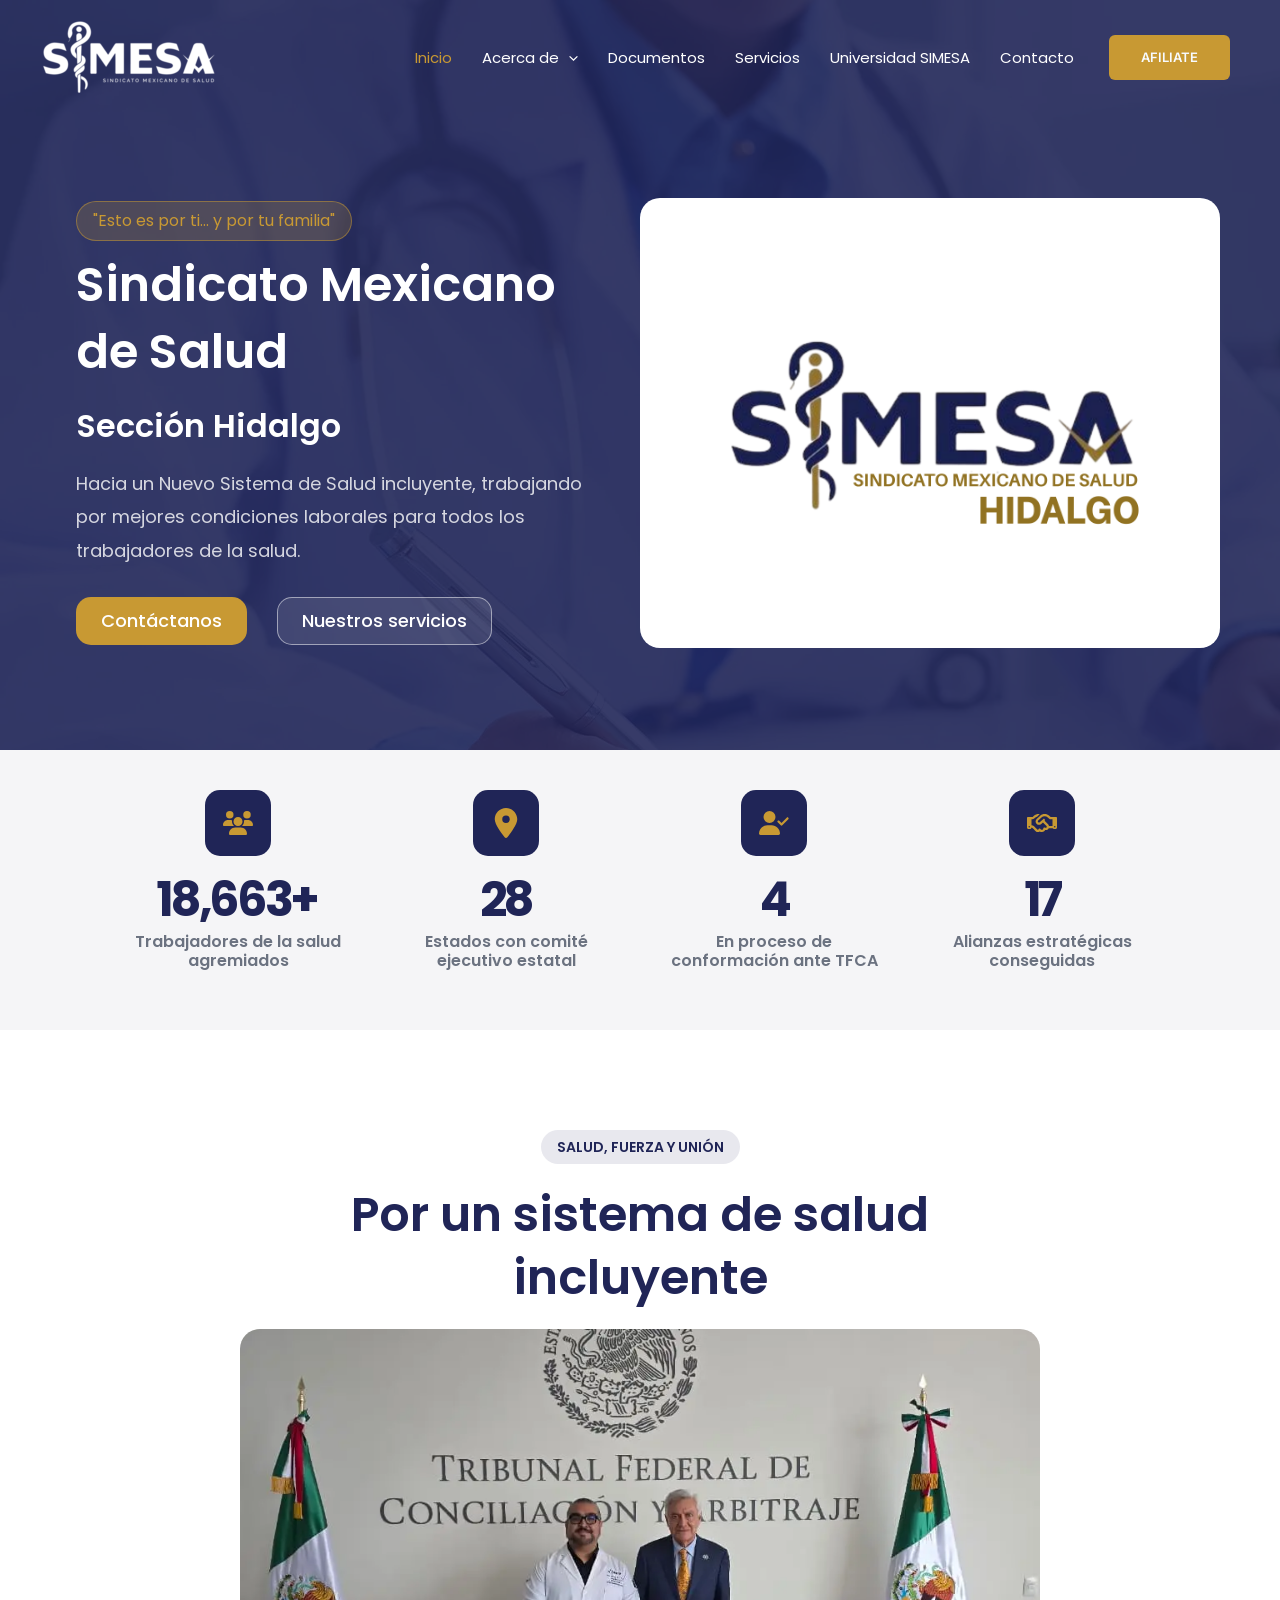
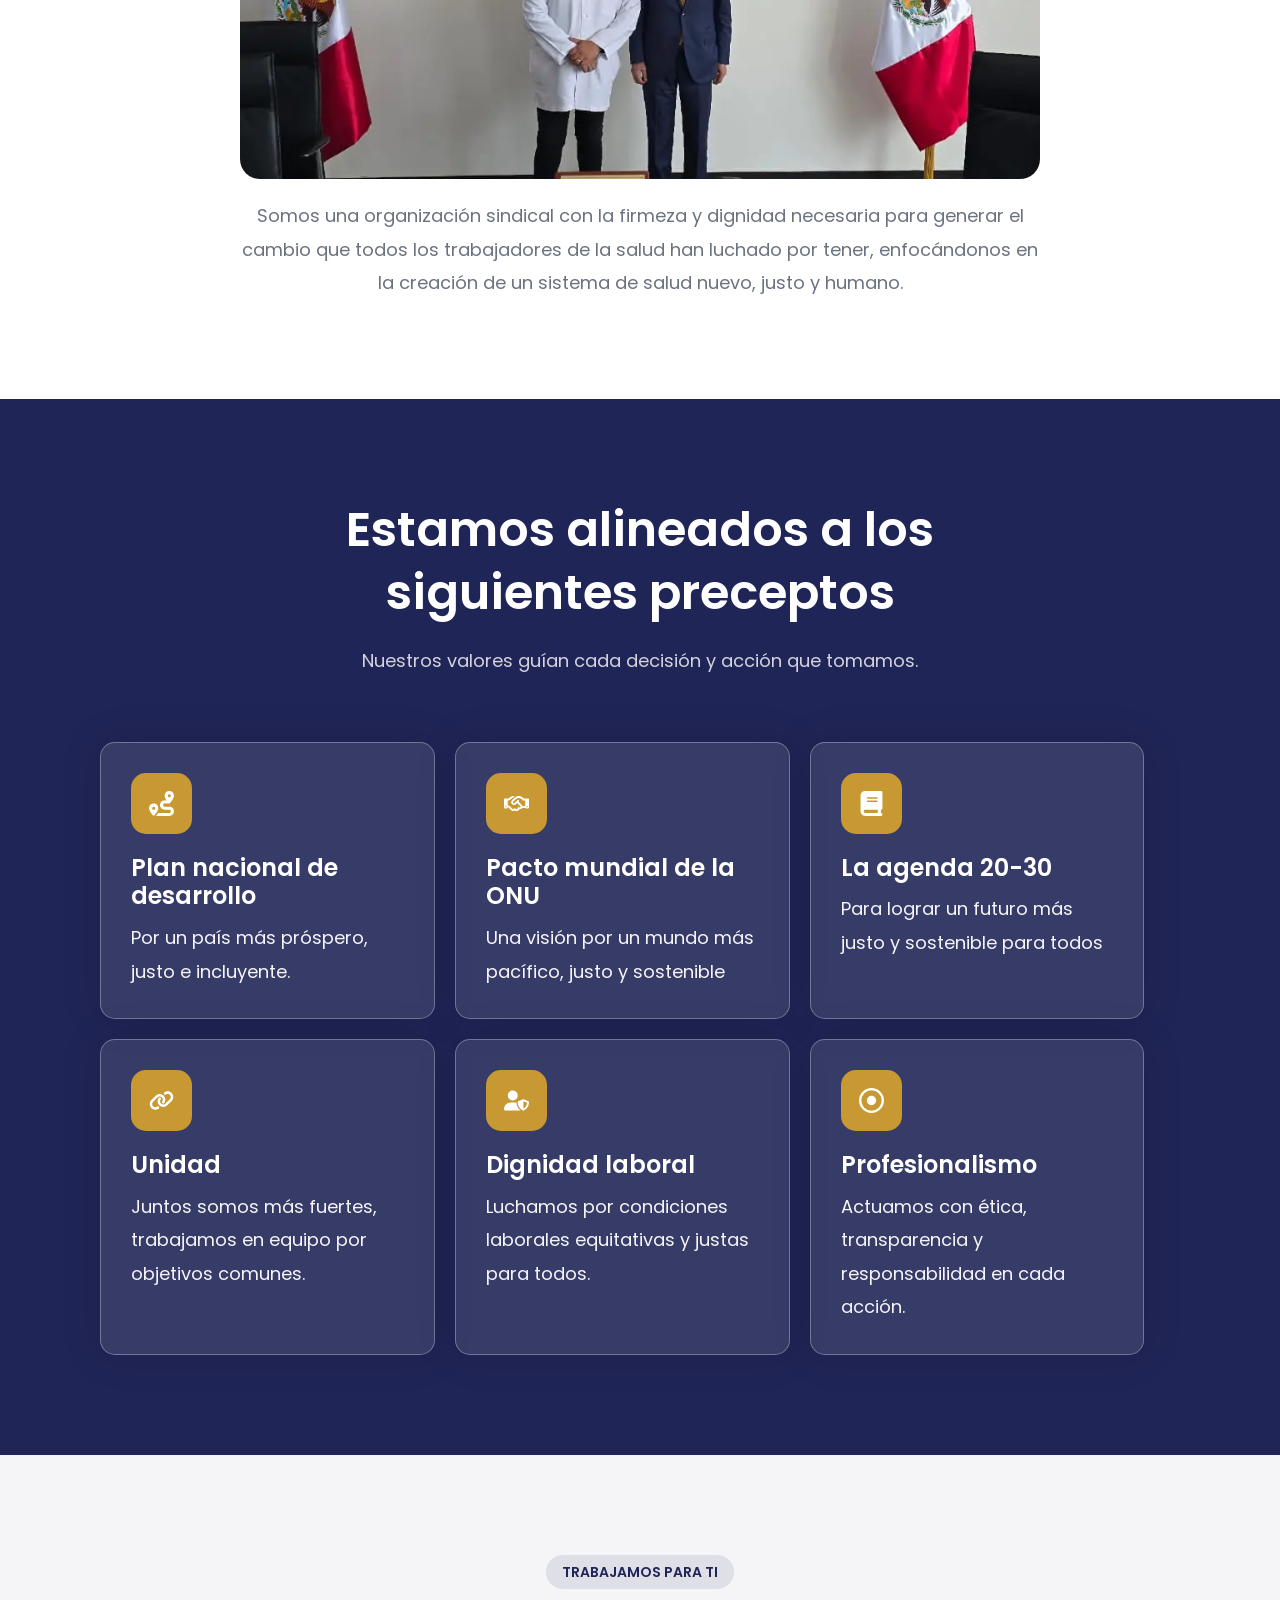
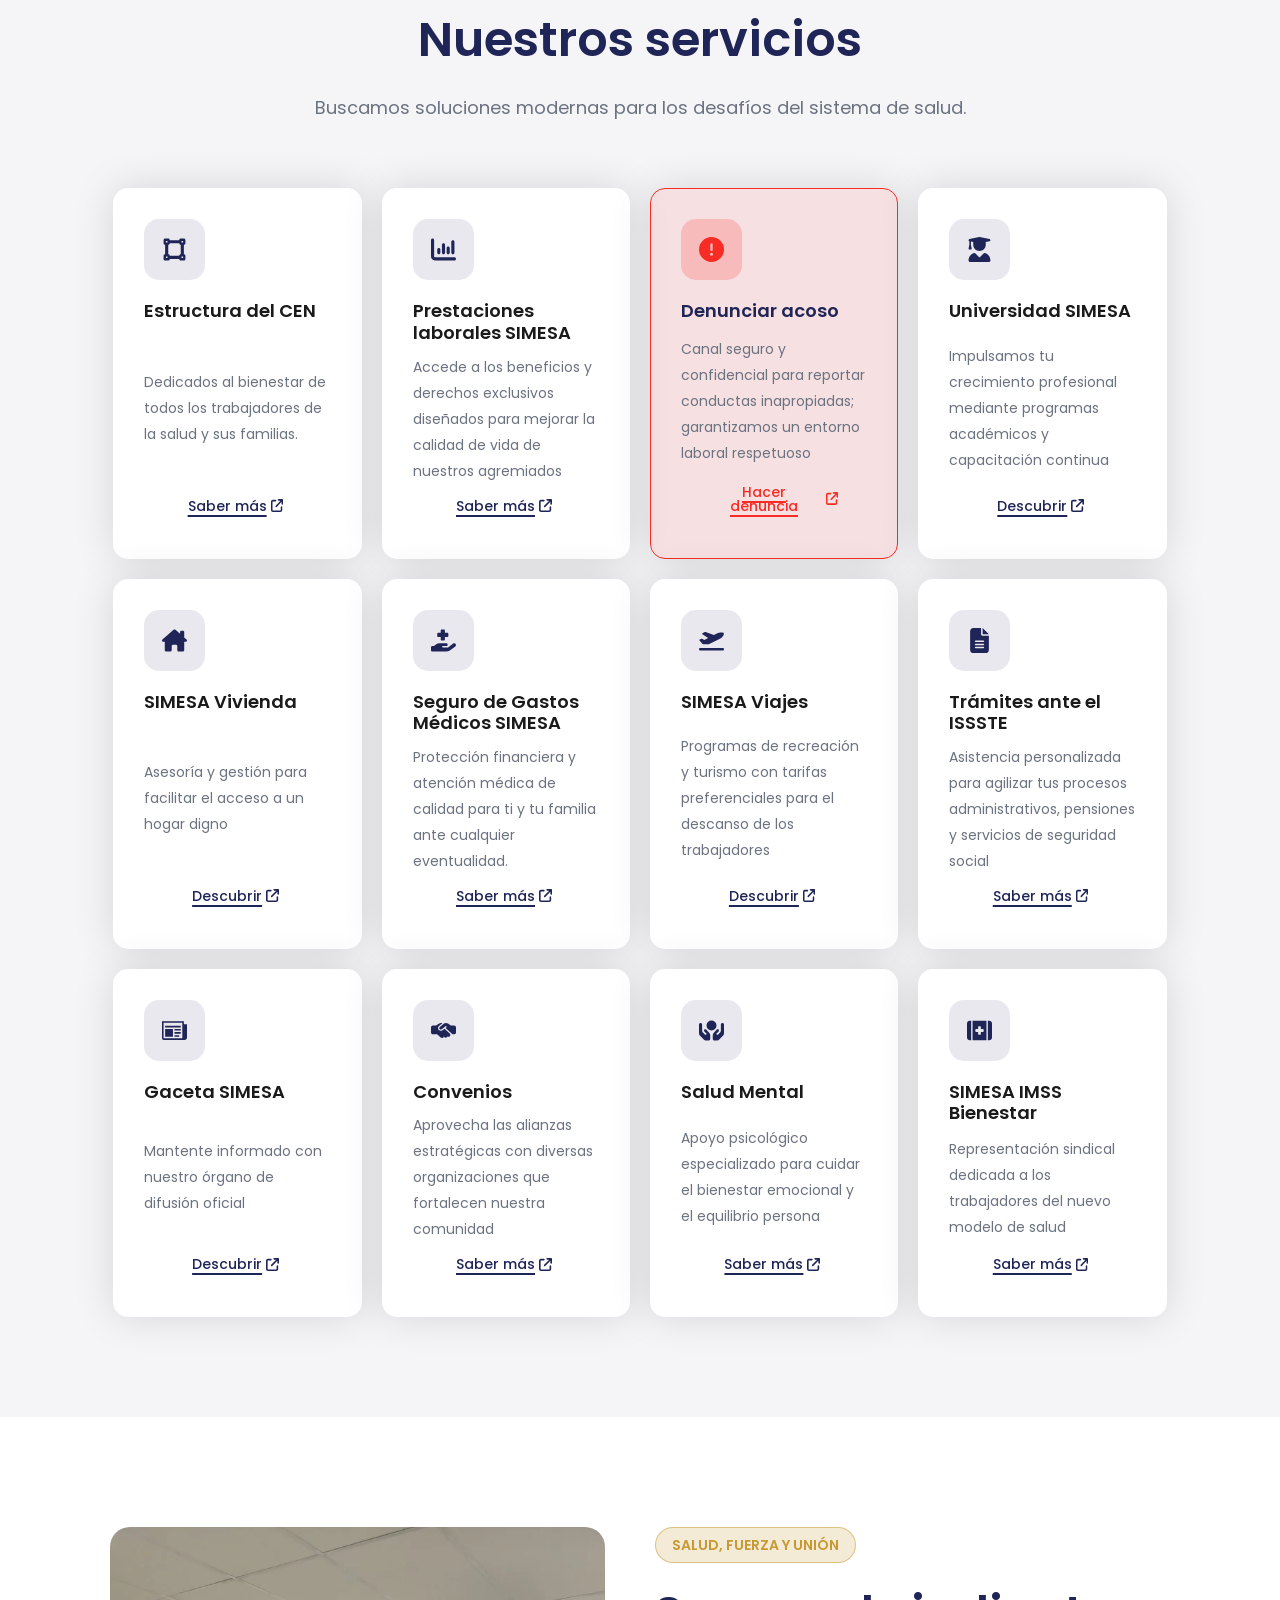
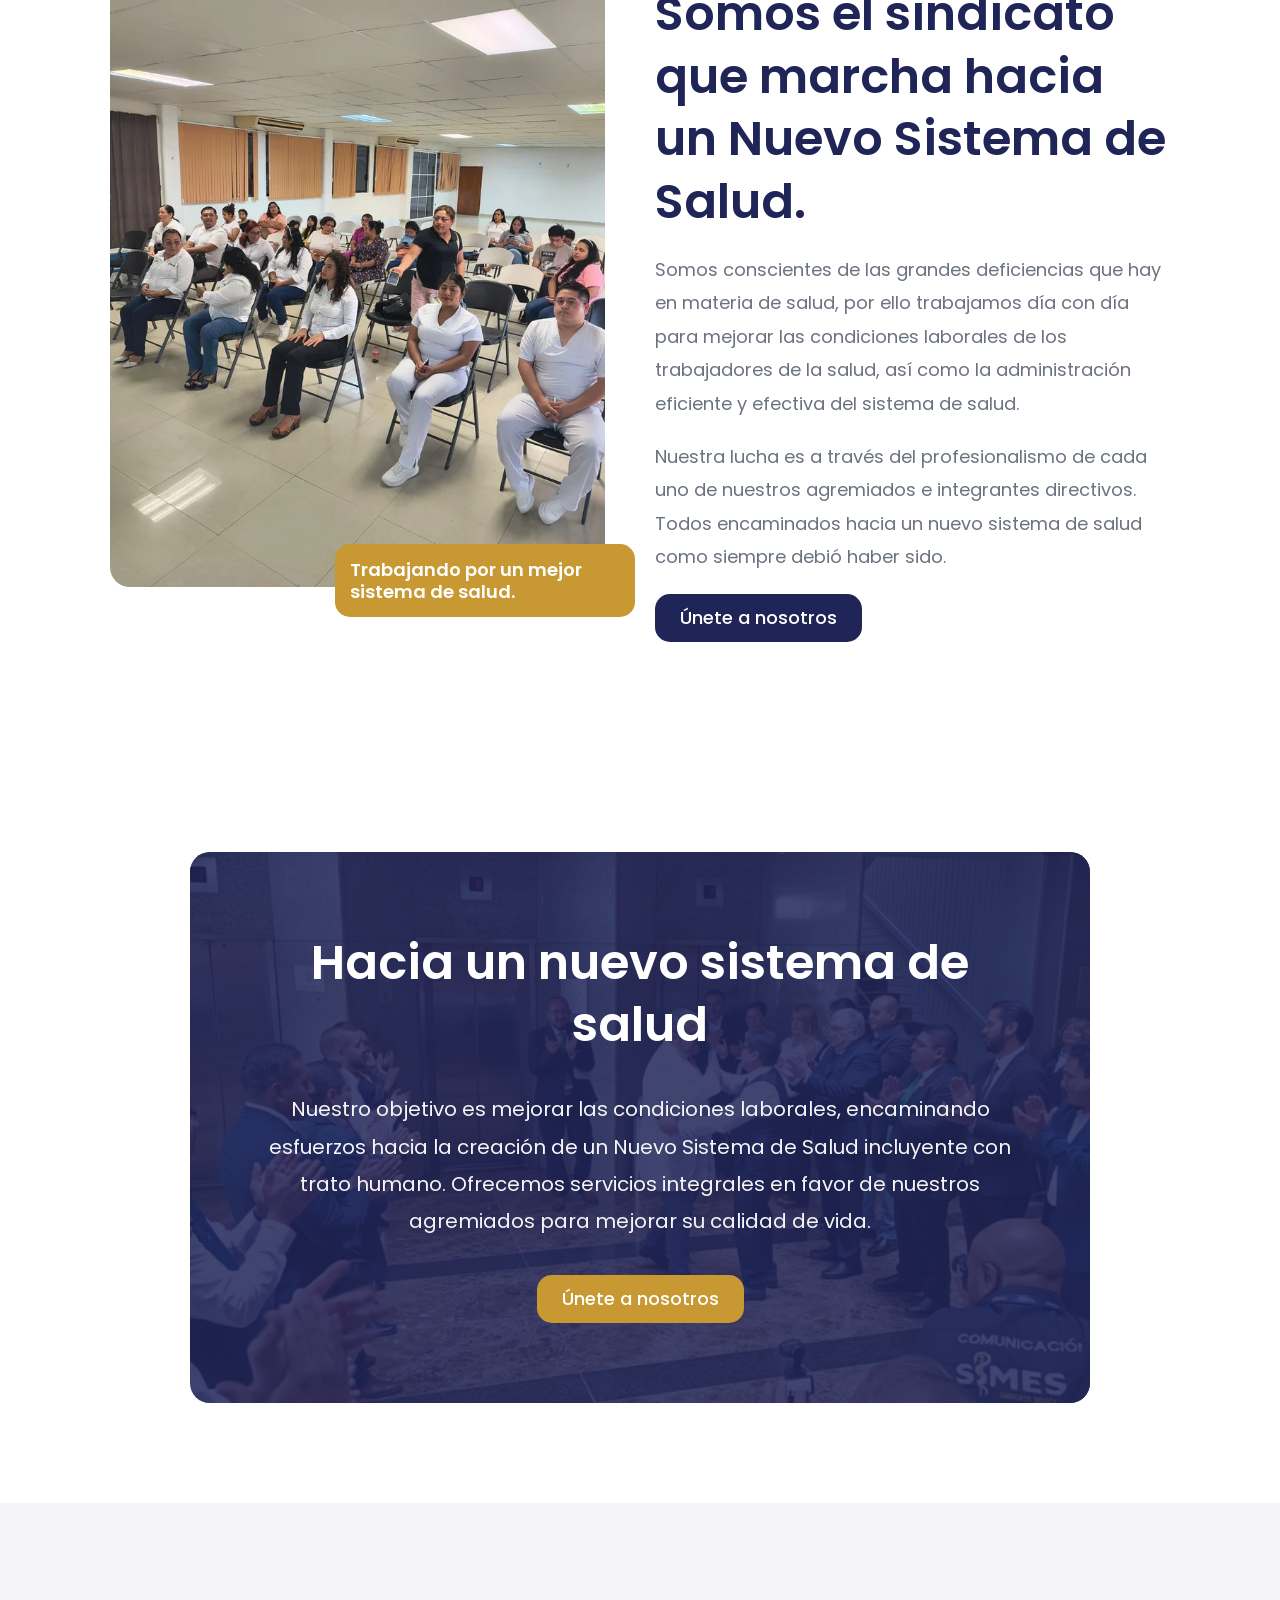
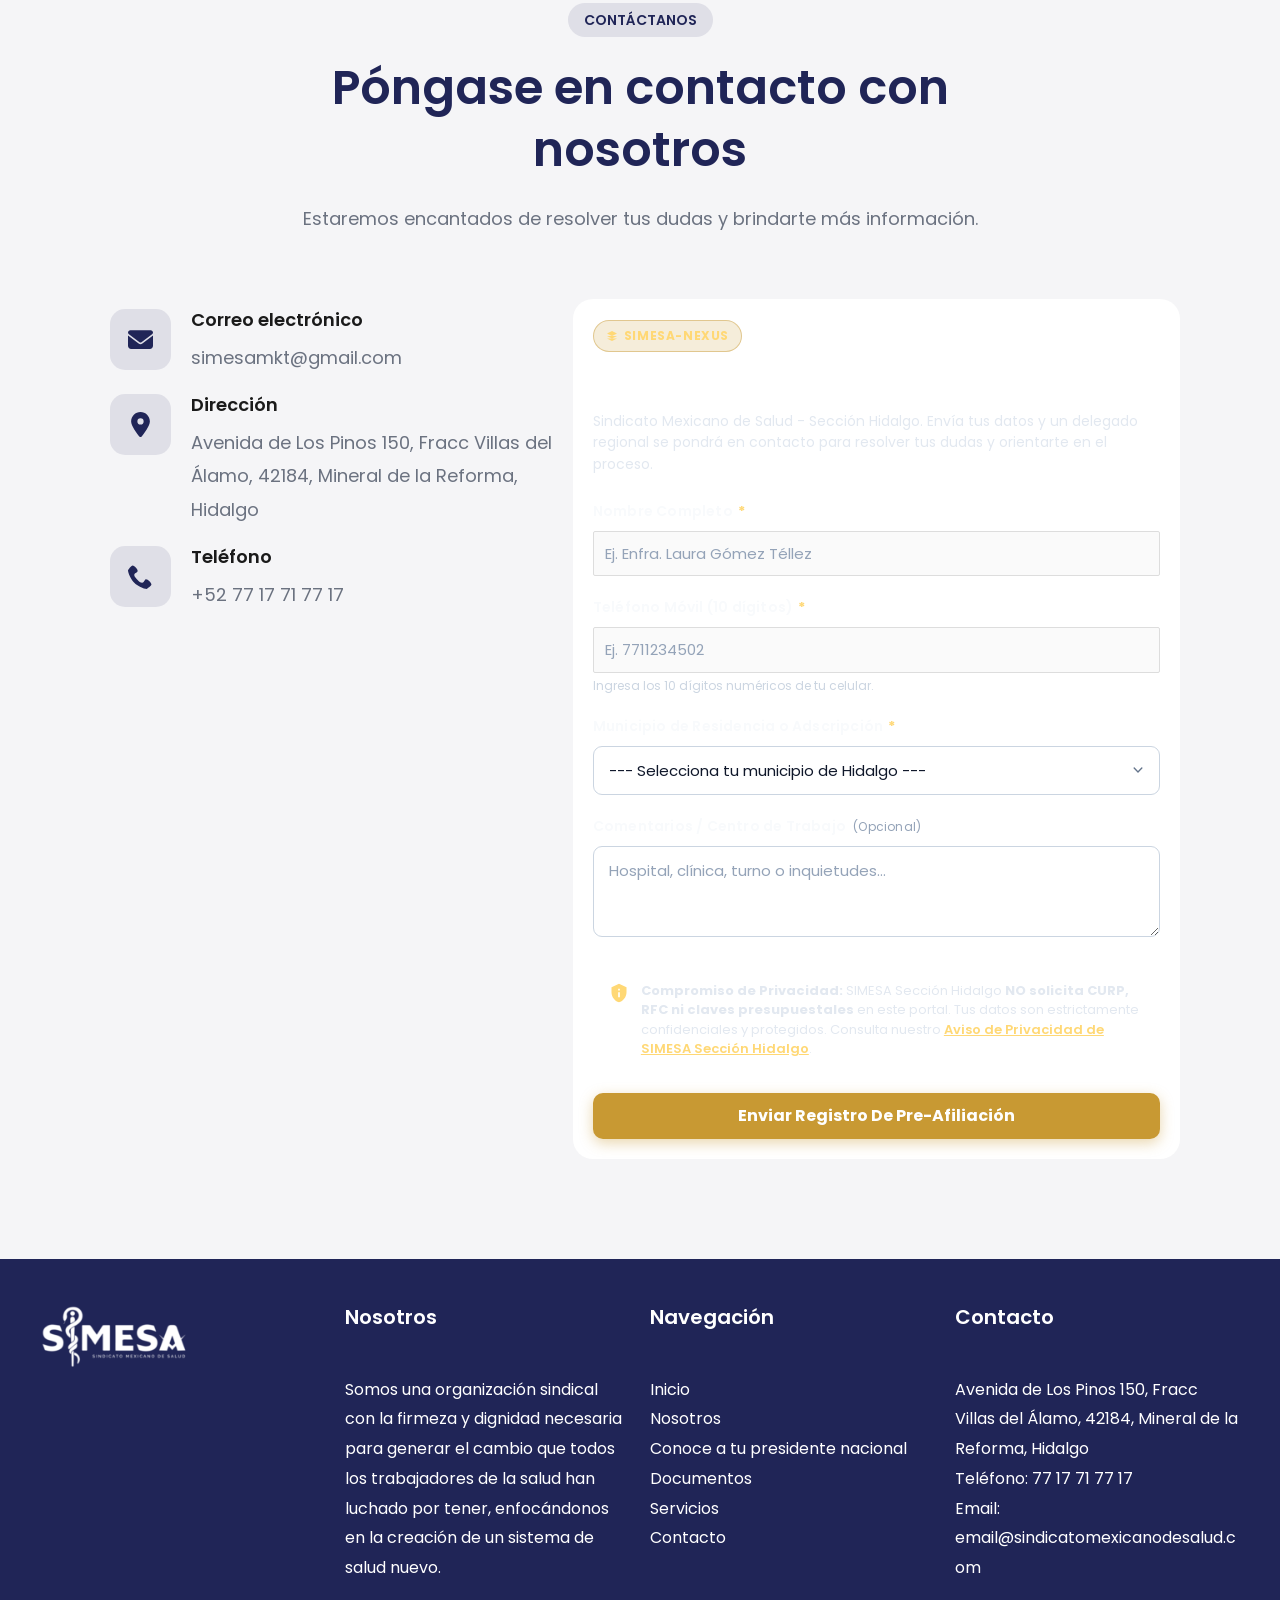
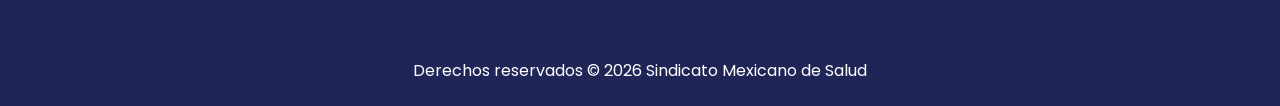
==== index.html @ 0ca9fd30 "feat(captacion): integrate SIMESA-Nexus pre-afiliacion form with 84 municipios and API handler" ====
<!DOCTYPE html>
<html dir="ltr" lang="es" prefix="og: https://ogp.me/ns#">
<head>
<meta charset="UTF-8">
<meta name="viewport" content="width=device-width, initial-scale=1">
	<link rel="profile" href="https://gmpg.org/xfn/11">
	<title>SIMESA Hidalgo</title>

		<!-- All in One SEO 5.0.1.1 - aioseo.com -->
	<meta name="description" content="&quot;Esto es por ti... y por tu familia&quot; Sindicato Mexicano de Salud Hacia un Nuevo Sistema de Salud incluyente, trabajando por mejores condiciones laborales para todos los trabajadores de la salud. Contáctanos Nuestros servicios + Trabajadores de la salud agremiados + Estados con comité ejecutivo estatal + En proceso de conformación ante TFCA + Alianzas" />
	<meta name="robots" content="max-image-preview:large" />
	<link rel="canonical" href="./" />
	<meta name="generator" content="All in One SEO (AIOSEO) 5.0.1.1" />
		<meta property="og:locale" content="es_ES" />
		<meta property="og:site_name" content="Sindicato Mexicano de Salud - Salud Fuerza y Unión | Por un sistema de salud más incluyente" />
		<meta property="og:type" content="website" />
		<meta property="og:title" content="SIMESA Hidalgo" />
		<meta property="og:description" content="&quot;Esto es por ti... y por tu familia&quot; Sindicato Mexicano de Salud Hacia un Nuevo Sistema de Salud incluyente, trabajando por mejores condiciones laborales para todos los trabajadores de la salud. Contáctanos Nuestros servicios + Trabajadores de la salud agremiados + Estados con comité ejecutivo estatal + En proceso de conformación ante TFCA + Alianzas" />
		<meta property="og:url" content="./" />
		<meta property="og:image" content="./wp-content/uploads/2025/10/Logo_SIMESA_Blanco.png" />
		<meta property="og:image:secure_url" content="./wp-content/uploads/2025/10/Logo_SIMESA_Blanco.png" />
		<meta name="twitter:card" content="summary_large_image" />
		<meta name="twitter:title" content="SIMESA Hidalgo" />
		<meta name="twitter:description" content="&quot;Esto es por ti... y por tu familia&quot; Sindicato Mexicano de Salud Hacia un Nuevo Sistema de Salud incluyente, trabajando por mejores condiciones laborales para todos los trabajadores de la salud. Contáctanos Nuestros servicios + Trabajadores de la salud agremiados + Estados con comité ejecutivo estatal + En proceso de conformación ante TFCA + Alianzas" />
		<meta name="twitter:image" content="./wp-content/uploads/2025/10/Logo_SIMESA_Blanco.png" />
		<script type="application/ld+json" class="aioseo-schema">
			{"@context":"https:\/\/schema.org","@graph":[{"@type":"BreadcrumbList","@id":"https:\/\/sindicatomexicanodesalud.com\/#breadcrumblist","itemListElement":[{"@type":"ListItem","@id":"https:\/\/sindicatomexicanodesalud.com#listItem","position":1,"name":"Home"}]},{"@type":"Organization","@id":"https:\/\/sindicatomexicanodesalud.com\/#organization","name":"Sindicato Mexicano de Salud","description":"Salud Fuerza y Uni\u00f3n | Por un sistema de salud m\u00e1s incluyente","url":"https:\/\/sindicatomexicanodesalud.com\/","logo":{"@type":"ImageObject","url":"https:\/\/sindicatomexicanodesalud.com\/wp-content\/uploads\/2025\/10\/Logo_SIMESA.png","@id":"https:\/\/sindicatomexicanodesalud.com\/#organizationLogo","width":500,"height":220},"image":{"@id":"https:\/\/sindicatomexicanodesalud.com\/#organizationLogo"},"sameAs":["https:\/\/www.facebook.com\/SindicatoSIMESA"]},{"@type":"WebPage","@id":"https:\/\/sindicatomexicanodesalud.com\/#webpage","url":"https:\/\/sindicatomexicanodesalud.com\/","name":"SIMESA Hidalgo","description":"\"Esto es por ti... y por tu familia\" Sindicato Mexicano de Salud Hacia un Nuevo Sistema de Salud incluyente, trabajando por mejores condiciones laborales para todos los trabajadores de la salud. Cont\u00e1ctanos Nuestros servicios + Trabajadores de la salud agremiados + Estados con comit\u00e9 ejecutivo estatal + En proceso de conformaci\u00f3n ante TFCA + Alianzas","inLanguage":"es-ES","isPartOf":{"@id":"https:\/\/sindicatomexicanodesalud.com\/#website"},"breadcrumb":{"@id":"https:\/\/sindicatomexicanodesalud.com\/#breadcrumblist"},"datePublished":"2025-10-27T17:24:54-06:00","dateModified":"2026-05-20T20:14:03-06:00"},{"@type":"WebSite","@id":"https:\/\/sindicatomexicanodesalud.com\/#website","url":"https:\/\/sindicatomexicanodesalud.com\/","name":"Sindicato Mexicano de Salud","description":"Salud Fuerza y Uni\u00f3n | Por un sistema de salud m\u00e1s incluyente","inLanguage":"es-ES","publisher":{"@id":"https:\/\/sindicatomexicanodesalud.com\/#organization"}}]}
		</script>
		<!-- All in One SEO -->

<link rel='dns-prefetch' href='//fonts.googleapis.com' />
<link href='https://fonts.googleapis.com' rel='preconnect' />
<link href='https://fonts.gstatic.com' crossorigin='anonymous' rel='preconnect' />
<link rel="alternate" type="application/rss+xml" title="Sindicato Mexicano de Salud &raquo; Feed" href="./feed/" />
<link rel="alternate" type="application/rss+xml" title="Sindicato Mexicano de Salud &raquo; Feed de los comentarios" href="./comments/feed/" />
<link rel="alternate" title="oEmbed (JSON)" type="application/json+oembed" href="./wp-json/oembed/1.0/embed?url=https%3A%2F%2Fsindicatomexicanodesalud.com%2F" />
<link rel="alternate" title="oEmbed (XML)" type="text/xml+oembed" href="./wp-json/oembed/1.0/embed?url=https%3A%2F%2Fsindicatomexicanodesalud.com%2F&#038;format=xml" />
		<!-- This site uses the Google Analytics by MonsterInsights plugin v11.2.0 - Using Analytics tracking - https://www.monsterinsights.com/ -->
		<!-- Nota: MonsterInsights no está actualmente configurado en este sitio. El dueño del sitio necesita identificarse usando su cuenta de Google Analytics en el panel de ajustes de MonsterInsights. -->
					<!-- No tracking code set -->
				<!-- / Google Analytics by MonsterInsights -->
		<style id="wp-img-auto-sizes-contain-inline-css">
img:is([sizes=auto i],[sizes^="auto," i]){contain-intrinsic-size:3000px 1500px}
/*# sourceURL=wp-img-auto-sizes-contain-inline-css */
</style>
<link rel='stylesheet' id='astra-theme-css-css' href='./wp-content/themes/astra/assets/css/minified/main.min.css?ver=4.13.6' media='all' />
<style id="astra-theme-css-inline-css">
:root{--ast-post-nav-space:0;--ast-container-default-xlg-padding:6.67em;--ast-container-default-lg-padding:5.67em;--ast-container-default-slg-padding:4.34em;--ast-container-default-md-padding:3.34em;--ast-container-default-sm-padding:6.67em;--ast-container-default-xs-padding:2.4em;--ast-container-default-xxs-padding:1.4em;--ast-code-block-background:#EEEEEE;--ast-comment-inputs-background:#FAFAFA;--ast-normal-container-width:1200px;--ast-narrow-container-width:750px;--ast-blog-title-font-weight:normal;--ast-blog-meta-weight:inherit;--ast-global-color-primary:var(--ast-global-color-5);--ast-global-color-secondary:var(--ast-global-color-4);--ast-global-color-alternate-background:var(--ast-global-color-7);--ast-global-color-subtle-background:var(--ast-global-color-6);--ast-bg-style-guide:var( --ast-global-color-secondary,var(--ast-global-color-5) );--ast-shadow-style-guide:0px 0px 4px 0 #00000057;--ast-global-dark-bg-style:#fff;--ast-global-dark-lfs:#fbfbfb;--ast-widget-bg-color:#fafafa;--ast-wc-container-head-bg-color:#fbfbfb;--ast-title-layout-bg:#eeeeee;--ast-search-border-color:#e7e7e7;--ast-lifter-hover-bg:#e6e6e6;--ast-gallery-block-color:#000;--srfm-color-input-label:var(--ast-global-color-2);}html{font-size:112.5%;}a,.page-title{color:var(--ast-global-color-0);}a:hover,a:focus{color:var(--ast-global-color-1);}body,button,input,select,textarea,.ast-button,.ast-custom-button{font-family:'Poppins',sans-serif;font-weight:400;font-size:18px;font-size:1rem;}blockquote{color:#202735;}p,.entry-content p{margin-bottom:0.5em;}h1,h2,h3,h4,h5,h6,.entry-content :where(h1,h2,h3,h4,h5,h6),.site-title,.site-title a{font-family:'Poppins',sans-serif;font-weight:600;line-height:1.1em;}.ast-site-identity .site-title a{color:var(--ast-global-color-2);}.site-title{font-size:35px;font-size:1.9444444444444rem;display:none;}header .custom-logo-link img{max-width:180px;width:180px;}.astra-logo-svg{width:180px;}.site-header .site-description{font-size:15px;font-size:0.83333333333333rem;display:none;}.entry-title{font-size:40px;font-size:2.2222222222222rem;}.archive .ast-article-post .ast-article-inner,.blog .ast-article-post .ast-article-inner,.archive .ast-article-post .ast-article-inner:hover,.blog .ast-article-post .ast-article-inner:hover{overflow:hidden;}h1,.entry-content :where(h1){font-size:60px;font-size:3.3333333333333rem;font-family:'Poppins',sans-serif;line-height:1.4em;}h2,.entry-content :where(h2){font-size:48px;font-size:2.6666666666667rem;font-family:'Poppins',sans-serif;line-height:1.3em;}h3,.entry-content :where(h3){font-size:32px;font-size:1.7777777777778rem;font-family:'Poppins',sans-serif;line-height:1.3em;}h4,.entry-content :where(h4){font-size:24px;font-size:1.3333333333333rem;line-height:1.2em;font-family:'Poppins',sans-serif;}h5,.entry-content :where(h5){font-size:20px;font-size:1.1111111111111rem;line-height:1.2em;font-family:'Poppins',sans-serif;}h6,.entry-content :where(h6){font-size:13px;font-size:0.72222222222222rem;line-height:1.25em;font-family:'Poppins',sans-serif;}::selection{background-color:var(--ast-global-color-0);color:#000000;}body,h1,h2,h3,h4,h5,h6,.entry-title a,.entry-content :where(h1,h2,h3,h4,h5,h6){color:#6b7280;}.tagcloud a:hover,.tagcloud a:focus,.tagcloud a.current-item{color:#000000;border-color:var(--ast-global-color-0);background-color:var(--ast-global-color-0);}input:focus,input[type="text"]:focus,input[type="email"]:focus,input[type="url"]:focus,input[type="password"]:focus,input[type="reset"]:focus,input[type="search"]:focus,textarea:focus{border-color:var(--ast-global-color-0);}input[type="radio"]:checked,input[type=reset],input[type="checkbox"]:checked,input[type="checkbox"]:hover:checked,input[type="checkbox"]:focus:checked,input[type=range]::-webkit-slider-thumb{border-color:var(--ast-global-color-0);background-color:var(--ast-global-color-0);box-shadow:none;}.site-footer a:hover + .post-count,.site-footer a:focus + .post-count{background:var(--ast-global-color-0);border-color:var(--ast-global-color-0);}.single .nav-links .nav-previous,.single .nav-links .nav-next{color:var(--ast-global-color-0);}.entry-meta,.entry-meta *{line-height:1.45;color:var(--ast-global-color-0);}.entry-meta a:not(.ast-button):hover,.entry-meta a:not(.ast-button):hover *,.entry-meta a:not(.ast-button):focus,.entry-meta a:not(.ast-button):focus *,.page-links > .page-link,.page-links .page-link:hover,.post-navigation a:hover{color:var(--ast-global-color-1);}#cat option,.secondary .calendar_wrap thead a,.secondary .calendar_wrap thead a:visited{color:var(--ast-global-color-0);}.secondary .calendar_wrap #today,.ast-progress-val span{background:var(--ast-global-color-0);}.secondary a:hover + .post-count,.secondary a:focus + .post-count{background:var(--ast-global-color-0);border-color:var(--ast-global-color-0);}.calendar_wrap #today > a{color:#000000;}.page-links .page-link,.single .post-navigation a{color:var(--ast-global-color-0);}.ast-search-menu-icon .search-form button.search-submit{padding:0 4px;}.ast-search-menu-icon form.search-form{padding-right:0;}.ast-header-search .ast-search-menu-icon.ast-dropdown-active .search-form,.ast-header-search .ast-search-menu-icon.ast-dropdown-active .search-field:focus{transition:all 0.2s;}.search-form input.search-field:focus{outline:none;}.ast-mobile-header-content .ast-builder-layout-element:not(.ast-builder-menu):not(.ast-header-divider-element),.ast-mobile-popup-content .ast-builder-layout-element:not(.ast-builder-menu):not(.ast-header-divider-element){padding:15px 20px;}.wp-block-latest-posts > li > a{color:var(--ast-global-color-1);}.widget-title,.widget .wp-block-heading{font-size:25px;font-size:1.3888888888889rem;color:#6b7280;}.ast-search-menu-icon.slide-search a:focus-visible:focus-visible,.astra-search-icon:focus-visible,#close:focus-visible,a:focus-visible,.ast-menu-toggle:focus-visible,.site .skip-link:focus-visible,.wp-block-loginout input:focus-visible,.wp-block-search.wp-block-search__button-inside .wp-block-search__inside-wrapper,.ast-header-navigation-arrow:focus-visible,.ast-orders-table__row .ast-orders-table__cell:focus-visible,a#ast-apply-coupon:focus-visible,#ast-apply-coupon:focus-visible,#close:focus-visible,.button.search-submit:focus-visible,#search_submit:focus,.normal-search:focus-visible,.ast-header-account-wrap:focus-visible,.astra-cart-drawer-close:focus,.ast-single-variation:focus,.ast-button:focus,.ast-builder-button-wrap:has(.ast-custom-button-link:focus),.ast-builder-button-wrap .ast-custom-button-link:focus{outline-style:dotted;outline-color:inherit;outline-width:thin;}input:focus,input[type="text"]:focus,input[type="email"]:focus,input[type="url"]:focus,input[type="password"]:focus,input[type="reset"]:focus,input[type="search"]:focus,input[type="number"]:focus,textarea:focus,.wp-block-search__input:focus,[data-section="section-header-mobile-trigger"] .ast-button-wrap .ast-mobile-menu-trigger-minimal:focus,.ast-mobile-popup-drawer.active .menu-toggle-close:focus,#ast-scroll-top:focus,#coupon_code:focus,#ast-coupon-code:focus{border-style:dotted;border-color:inherit;border-width:thin;}input{outline:none;}.ast-logo-title-inline .site-logo-img{padding-right:1em;}.site-logo-img img{ transition:all 0.2s linear;}.site-logo-img .transparent-custom-logo img,.ast-theme-transparent-header .site-logo-img img{filter:url(#ast-img-color-filter-2);}body .ast-oembed-container *{position:absolute;top:0;width:100%;height:100%;left:0;}body .wp-block-embed-pocket-casts .ast-oembed-container *{position:unset;}.ast-single-post-featured-section + article {margin-top: 2em;}.site-content .ast-single-post-featured-section img {width: 100%;overflow: hidden;object-fit: cover;}.site > .ast-single-related-posts-container {margin-top: 0;}@media (min-width: 922px) {.ast-desktop .ast-container--narrow {max-width: var(--ast-narrow-container-width);margin: 0 auto;}}.ast-page-builder-template .hentry {margin: 0;}.ast-page-builder-template .site-content > .ast-container {max-width: 100%;padding: 0;}.ast-page-builder-template .site .site-content #primary {padding: 0;margin: 0;}.ast-page-builder-template .no-results {text-align: center;margin: 4em auto;}.ast-page-builder-template .ast-pagination {padding: 2em;}.ast-page-builder-template .entry-header.ast-no-title.ast-no-thumbnail {margin-top: 0;}.ast-page-builder-template .entry-header.ast-header-without-markup {margin-top: 0;margin-bottom: 0;}.ast-page-builder-template .entry-header.ast-no-title.ast-no-meta {margin-bottom: 0;}.ast-page-builder-template.single .post-navigation {padding-bottom: 2em;}.ast-page-builder-template.single-post .site-content > .ast-container {max-width: 100%;}.ast-page-builder-template .entry-header {margin-top: 4em;margin-left: auto;margin-right: auto;padding-left: 20px;padding-right: 20px;}.single.ast-page-builder-template .entry-header {padding-left: 20px;padding-right: 20px;}.ast-page-builder-template .ast-archive-description {margin: 4em auto 0;padding-left: 20px;padding-right: 20px;}.ast-page-builder-template.ast-no-sidebar .entry-content .alignwide {margin-left: 0;margin-right: 0;}@media (max-width:921.99px){#ast-desktop-header{display:none;}}@media (min-width:922px){#ast-mobile-header{display:none;}}.wp-block-buttons.aligncenter{justify-content:center;}.ast-plain-container.ast-no-sidebar #primary{margin-top:0;margin-bottom:0;}.wp-block-buttons .wp-block-button.is-style-outline .wp-block-button__link.wp-element-button,.ast-outline-button,.wp-block-uagb-buttons-child .uagb-buttons-repeater.ast-outline-button{border-color:var(--ast-global-color-0);border-top-width:2px;border-right-width:2px;border-bottom-width:2px;border-left-width:2px;font-family:'Inter',sans-serif;font-weight:600;font-size:15px;font-size:0.83333333333333rem;line-height:1em;border-top-left-radius:6px;border-top-right-radius:6px;border-bottom-right-radius:6px;border-bottom-left-radius:6px;}.wp-block-button.is-style-outline .wp-block-button__link:hover,.wp-block-buttons .wp-block-button.is-style-outline .wp-block-button__link:focus,.wp-block-buttons .wp-block-button.is-style-outline > .wp-block-button__link:not(.has-text-color):hover,.wp-block-buttons .wp-block-button.wp-block-button__link.is-style-outline:not(.has-text-color):hover,.ast-outline-button:hover,.ast-outline-button:focus,.wp-block-uagb-buttons-child .uagb-buttons-repeater.ast-outline-button:hover,.wp-block-uagb-buttons-child .uagb-buttons-repeater.ast-outline-button:focus{background-color:var(--ast-global-color-1);}.wp-block-button .wp-block-button__link.wp-element-button.is-style-outline:not(.has-background),.wp-block-button.is-style-outline>.wp-block-button__link.wp-element-button:not(.has-background),.ast-outline-button{background-color:var(--ast-global-color-0);}.entry-content[data-ast-blocks-layout] > figure{margin-bottom:1em;}@media (max-width:921px){.ast-left-sidebar #content > .ast-container{display:flex;flex-direction:column-reverse;width:100%;}.ast-separate-container .ast-article-post,.ast-separate-container .ast-article-single{padding:1.5em 2.14em;}.ast-author-box img.avatar{margin:20px 0 0 0;}}@media (min-width:922px){.ast-separate-container.ast-right-sidebar #primary,.ast-separate-container.ast-left-sidebar #primary{border:0;}.search-no-results.ast-separate-container #primary{margin-bottom:4em;}}.wp-block-button .wp-block-button__link{color:#f8fbfe;}.wp-block-button .wp-block-button__link:hover,.wp-block-button .wp-block-button__link:focus{color:#f8fbfe;background-color:var(--ast-global-color-1);border-color:var(--ast-global-color-1);}.wp-block-button .wp-block-button__link,.wp-block-search .wp-block-search__button,body .wp-block-file .wp-block-file__button{border-color:var(--ast-global-color-0);background-color:var(--ast-global-color-0);color:#f8fbfe;font-family:'Inter',sans-serif;font-weight:600;line-height:1em;text-transform:capitalize;font-size:15px;font-size:0.83333333333333rem;border-top-left-radius:6px;border-top-right-radius:6px;border-bottom-right-radius:6px;border-bottom-left-radius:6px;padding-top:16px;padding-right:32px;padding-bottom:16px;padding-left:32px;}.menu-toggle,button,.ast-button,.ast-custom-button,.button,input#submit,input[type="button"],input[type="submit"],input[type="reset"],form[CLASS*="wp-block-search__"].wp-block-search .wp-block-search__inside-wrapper .wp-block-search__button,body .wp-block-file .wp-block-file__button{border-style:solid;border-top-width:0;border-right-width:0;border-left-width:0;border-bottom-width:0;color:#f8fbfe;border-color:var(--ast-global-color-0);background-color:var(--ast-global-color-0);padding-top:16px;padding-right:32px;padding-bottom:16px;padding-left:32px;font-family:'Inter',sans-serif;font-weight:600;font-size:15px;font-size:0.83333333333333rem;line-height:1em;text-transform:capitalize;border-top-left-radius:6px;border-top-right-radius:6px;border-bottom-right-radius:6px;border-bottom-left-radius:6px;}button:focus,.menu-toggle:hover,button:hover,.ast-button:hover,.ast-custom-button:hover .button:hover,.ast-custom-button:hover ,input[type=reset]:hover,input[type=reset]:focus,input#submit:hover,input#submit:focus,input[type="button"]:hover,input[type="button"]:focus,input[type="submit"]:hover,input[type="submit"]:focus,form[CLASS*="wp-block-search__"].wp-block-search .wp-block-search__inside-wrapper .wp-block-search__button:hover,form[CLASS*="wp-block-search__"].wp-block-search .wp-block-search__inside-wrapper .wp-block-search__button:focus,body .wp-block-file .wp-block-file__button:hover,body .wp-block-file .wp-block-file__button:focus{color:#f8fbfe;background-color:var(--ast-global-color-1);border-color:var(--ast-global-color-1);}@media (max-width:921px){.ast-mobile-header-stack .main-header-bar .ast-search-menu-icon{display:inline-block;}.ast-header-break-point.ast-header-custom-item-outside .ast-mobile-header-stack .main-header-bar .ast-search-icon{margin:0;}.ast-comment-avatar-wrap img{max-width:2.5em;}.ast-comment-meta{padding:0 1.8888em 1.3333em;}.ast-separate-container .ast-comment-list li.depth-1{padding:1.5em 2.14em;}.ast-separate-container .comment-respond{padding:2em 2.14em;}}@media (min-width:544px){.ast-container{max-width:100%;}}@media (max-width:544px){.ast-separate-container .ast-article-post,.ast-separate-container .ast-article-single,.ast-separate-container .comments-title,.ast-separate-container .ast-archive-description{padding:1.5em 1em;}.ast-separate-container #content .ast-container{padding-left:0.54em;padding-right:0.54em;}.ast-separate-container .ast-comment-list .bypostauthor{padding:.5em;}.ast-search-menu-icon.ast-dropdown-active .search-field{width:170px;}} #ast-mobile-header .ast-site-header-cart-li a{pointer-events:none;}@media (min-width:545px){.ast-page-builder-template .comments-area,.single.ast-page-builder-template .entry-header,.single.ast-page-builder-template .post-navigation,.single.ast-page-builder-template .ast-single-related-posts-container{max-width:1240px;margin-left:auto;margin-right:auto;}}body,.ast-separate-container{background-color:#ffffff;background-image:none;}@media (max-width:921px){.site-title{display:none;}.site-header .site-description{display:none;}h1,.entry-content :where(h1){font-size:30px;}h2,.entry-content :where(h2){font-size:25px;}h3,.entry-content :where(h3){font-size:20px;}}@media (max-width:544px){.site-title{display:none;}.site-header .site-description{display:none;}h1,.entry-content :where(h1){font-size:30px;}h2,.entry-content :where(h2){font-size:25px;}h3,.entry-content :where(h3){font-size:20px;}}@media (max-width:921px){html{font-size:102.6%;}}@media (max-width:544px){html{font-size:102.6%;}}@media (min-width:922px){.ast-container{max-width:1240px;}}@media (min-width:922px){.site-content .ast-container{display:flex;}}@media (max-width:921px){.site-content .ast-container{flex-direction:column;}}@media (min-width:922px){.single-post .site-content > .ast-container{max-width:1420px;}}@media (min-width:922px){.main-header-menu .sub-menu .menu-item.ast-left-align-sub-menu:hover > .sub-menu,.main-header-menu .sub-menu .menu-item.ast-left-align-sub-menu.focus > .sub-menu{margin-left:-0px;}}.ast-theme-transparent-header [data-section="section-header-mobile-trigger"] .ast-button-wrap .mobile-menu-toggle-icon .ast-mobile-svg{fill:var(--ast-global-color-0);}.ast-theme-transparent-header [data-section="section-header-mobile-trigger"] .ast-button-wrap .mobile-menu-wrap .mobile-menu{color:var(--ast-global-color-0);}.ast-theme-transparent-header [data-section="section-header-mobile-trigger"] .ast-button-wrap .ast-mobile-menu-trigger-outline{background:transparent;color:var(--ast-global-color-0);border-color:#ffffff;}.site .comments-area{padding-bottom:3em;}.wp-block-file {display: flex;align-items: center;flex-wrap: wrap;justify-content: space-between;}.wp-block-pullquote {border: none;}.wp-block-pullquote blockquote::before {content: "\201D";font-family: "Helvetica",sans-serif;display: flex;transform: rotate( 180deg );font-size: 6rem;font-style: normal;line-height: 1;font-weight: bold;align-items: center;justify-content: center;}.has-text-align-right > blockquote::before {justify-content: flex-start;}.has-text-align-left > blockquote::before {justify-content: flex-end;}figure.wp-block-pullquote.is-style-solid-color blockquote {max-width: 100%;text-align: inherit;}:root {--wp--custom--ast-default-block-top-padding: 3em;--wp--custom--ast-default-block-right-padding: 3em;--wp--custom--ast-default-block-bottom-padding: 3em;--wp--custom--ast-default-block-left-padding: 3em;--wp--custom--ast-container-width: 1200px;--wp--custom--ast-content-width-size: 1200px;--wp--custom--ast-wide-width-size: calc(1200px + var(--wp--custom--ast-default-block-left-padding) + var(--wp--custom--ast-default-block-right-padding));}.ast-narrow-container {--wp--custom--ast-content-width-size: 750px;--wp--custom--ast-wide-width-size: 750px;}@media(max-width: 921px) {:root {--wp--custom--ast-default-block-top-padding: 3em;--wp--custom--ast-default-block-right-padding: 2em;--wp--custom--ast-default-block-bottom-padding: 3em;--wp--custom--ast-default-block-left-padding: 2em;}}@media(max-width: 544px) {:root {--wp--custom--ast-default-block-top-padding: 3em;--wp--custom--ast-default-block-right-padding: 1.5em;--wp--custom--ast-default-block-bottom-padding: 3em;--wp--custom--ast-default-block-left-padding: 1.5em;}}.entry-content > .wp-block-group,.entry-content > .wp-block-cover,.entry-content > .wp-block-columns {padding-top: var(--wp--custom--ast-default-block-top-padding);padding-right: var(--wp--custom--ast-default-block-right-padding);padding-bottom: var(--wp--custom--ast-default-block-bottom-padding);padding-left: var(--wp--custom--ast-default-block-left-padding);}.ast-plain-container.ast-no-sidebar .entry-content > .alignfull,.ast-page-builder-template .ast-no-sidebar .entry-content > .alignfull {margin-left: calc( -50vw + 50%);margin-right: calc( -50vw + 50%);max-width: 100vw;width: 100vw;}.ast-plain-container.ast-no-sidebar .entry-content .alignfull .alignfull,.ast-page-builder-template.ast-no-sidebar .entry-content .alignfull .alignfull,.ast-plain-container.ast-no-sidebar .entry-content .alignfull .alignwide,.ast-page-builder-template.ast-no-sidebar .entry-content .alignfull .alignwide,.ast-plain-container.ast-no-sidebar .entry-content .alignwide .alignfull,.ast-page-builder-template.ast-no-sidebar .entry-content .alignwide .alignfull,.ast-plain-container.ast-no-sidebar .entry-content .alignwide .alignwide,.ast-page-builder-template.ast-no-sidebar .entry-content .alignwide .alignwide,.ast-plain-container.ast-no-sidebar .entry-content .wp-block-column .alignfull,.ast-page-builder-template.ast-no-sidebar .entry-content .wp-block-column .alignfull,.ast-plain-container.ast-no-sidebar .entry-content .wp-block-column .alignwide,.ast-page-builder-template.ast-no-sidebar .entry-content .wp-block-column .alignwide {margin-left: auto;margin-right: auto;width: 100%;}[data-ast-blocks-layout] .wp-block-separator:not(.is-style-dots) {height: 0;}[data-ast-blocks-layout] .wp-block-separator {margin: 20px auto;}[data-ast-blocks-layout] .wp-block-separator:not(.is-style-wide):not(.is-style-dots) {max-width: 100px;}[data-ast-blocks-layout] .wp-block-separator.has-background {padding: 0;}.entry-content[data-ast-blocks-layout] > * {max-width: var(--wp--custom--ast-content-width-size);margin-left: auto;margin-right: auto;}.entry-content[data-ast-blocks-layout] > .alignwide {max-width: var(--wp--custom--ast-wide-width-size);}.entry-content[data-ast-blocks-layout] .alignfull {max-width: none;}.entry-content .wp-block-columns {margin-bottom: 0;}blockquote {margin: 1.5em;border-color: rgba(0,0,0,0.05);}.wp-block-quote:not(.has-text-align-right):not(.has-text-align-center) {border-left: 5px solid rgba(0,0,0,0.05);}.has-text-align-right > blockquote,blockquote.has-text-align-right {border-right: 5px solid rgba(0,0,0,0.05);}.has-text-align-left > blockquote,blockquote.has-text-align-left {border-left: 5px solid rgba(0,0,0,0.05);}.wp-block-site-tagline,.wp-block-latest-posts .read-more {margin-top: 15px;}.wp-block-loginout p label {display: block;}.wp-block-loginout p:not(.login-remember):not(.login-submit) input {width: 100%;}.wp-block-loginout input:focus {border-color: transparent;}.wp-block-loginout input:focus {outline: thin dotted;}.entry-content .wp-block-media-text .wp-block-media-text__content {padding: 0 0 0 8%;}.entry-content .wp-block-media-text.has-media-on-the-right .wp-block-media-text__content {padding: 0 8% 0 0;}.entry-content .wp-block-media-text.has-background .wp-block-media-text__content {padding: 8%;}.entry-content .wp-block-cover:not([class*="background-color"]):not(.has-text-color.has-link-color) .wp-block-cover__inner-container,.entry-content .wp-block-cover:not([class*="background-color"]) .wp-block-cover-image-text,.entry-content .wp-block-cover:not([class*="background-color"]) .wp-block-cover-text,.entry-content .wp-block-cover-image:not([class*="background-color"]) .wp-block-cover__inner-container,.entry-content .wp-block-cover-image:not([class*="background-color"]) .wp-block-cover-image-text,.entry-content .wp-block-cover-image:not([class*="background-color"]) .wp-block-cover-text {color: var(--ast-global-color-primary,var(--ast-global-color-5));}.wp-block-loginout .login-remember input {width: 1.1rem;height: 1.1rem;margin: 0 5px 4px 0;vertical-align: middle;}.wp-block-latest-posts > li > *:first-child,.wp-block-latest-posts:not(.is-grid) > li:first-child {margin-top: 0;}.entry-content > .wp-block-buttons,.entry-content > .wp-block-uagb-buttons {margin-bottom: 1.5em;}.wp-block-search__inside-wrapper .wp-block-search__input {padding: 0 10px;color: var(--ast-global-color-3);background: var(--ast-global-color-primary,var(--ast-global-color-5));border-color: var(--ast-border-color);}.wp-block-latest-posts .read-more {margin-bottom: 1.5em;}.wp-block-search__no-button .wp-block-search__inside-wrapper .wp-block-search__input {padding-top: 5px;padding-bottom: 5px;}.wp-block-latest-posts .wp-block-latest-posts__post-date,.wp-block-latest-posts .wp-block-latest-posts__post-author {font-size: 1rem;}.wp-block-latest-posts > li > *,.wp-block-latest-posts:not(.is-grid) > li {margin-top: 12px;margin-bottom: 12px;}.ast-page-builder-template .entry-content[data-ast-blocks-layout] > .alignwide:where(:not(.uagb-is-root-container):not(.spectra-is-root-container)) > * {max-width: var(--wp--custom--ast-wide-width-size);}.ast-page-builder-template .entry-content[data-ast-blocks-layout] > .inherit-container-width > *,.ast-page-builder-template .entry-content[data-ast-blocks-layout] > *:not(.wp-block-group):where(:not(.uagb-is-root-container):not(.spectra-is-root-container)) > *,.entry-content[data-ast-blocks-layout] > .wp-block-cover .wp-block-cover__inner-container {max-width: var(--wp--custom--ast-content-width-size) ;margin-left: auto;margin-right: auto;}.ast-page-builder-template .entry-content[data-ast-blocks-layout] > *,.ast-page-builder-template .entry-content[data-ast-blocks-layout] > .alignfull:where(:not(.wp-block-group):not(.uagb-is-root-container):not(.spectra-is-root-container)) > * {max-width: none;}.entry-content[data-ast-blocks-layout] .wp-block-cover:not(.alignleft):not(.alignright) {width: auto;}@media(max-width: 1200px) {.ast-separate-container .entry-content > .alignfull,.ast-separate-container .entry-content[data-ast-blocks-layout] > .alignwide,.ast-plain-container .entry-content[data-ast-blocks-layout] > .alignwide,.ast-plain-container .entry-content .alignfull {margin-left: calc(-1 * min(var(--ast-container-default-xlg-padding),20px)) ;margin-right: calc(-1 * min(var(--ast-container-default-xlg-padding),20px));}}@media(min-width: 1201px) {.ast-separate-container .entry-content > .alignfull {margin-left: calc(-1 * var(--ast-container-default-xlg-padding) );margin-right: calc(-1 * var(--ast-container-default-xlg-padding) );}.ast-separate-container .entry-content[data-ast-blocks-layout] > .alignwide,.ast-plain-container .entry-content[data-ast-blocks-layout] > .alignwide {margin-left: calc(-1 * var(--wp--custom--ast-default-block-left-padding) );margin-right: calc(-1 * var(--wp--custom--ast-default-block-right-padding) );}}@media(min-width: 921px) {.ast-separate-container .entry-content .wp-block-group.alignwide:not(.inherit-container-width) > :where(:not(.alignleft):not(.alignright)),.ast-plain-container .entry-content .wp-block-group.alignwide:not(.inherit-container-width) > :where(:not(.alignleft):not(.alignright)) {max-width: calc( var(--wp--custom--ast-content-width-size) + 80px );}.ast-plain-container.ast-right-sidebar .entry-content[data-ast-blocks-layout] .alignfull,.ast-plain-container.ast-left-sidebar .entry-content[data-ast-blocks-layout] .alignfull {margin-left: -60px;margin-right: -60px;}}@media(min-width: 544px) {.entry-content > .alignleft {margin-right: 20px;}.entry-content > .alignright {margin-left: 20px;}}@media (max-width:544px){.wp-block-columns .wp-block-column:not(:last-child){margin-bottom:20px;}.wp-block-latest-posts{margin:0;}}@media( max-width: 600px ) {.entry-content .wp-block-media-text .wp-block-media-text__content,.entry-content .wp-block-media-text.has-media-on-the-right .wp-block-media-text__content {padding: 8% 0 0;}.entry-content .wp-block-media-text.has-background .wp-block-media-text__content {padding: 8%;}}.ast-page-builder-template .entry-header {padding-left: 0;}.ast-narrow-container .site-content .wp-block-uagb-image--align-full .wp-block-uagb-image__figure {max-width: 100%;margin-left: auto;margin-right: auto;}:root .has-ast-global-color-0-color{color:var(--ast-global-color-0);}:root .has-ast-global-color-0-background-color{background-color:var(--ast-global-color-0);}:root .wp-block-button .has-ast-global-color-0-color{color:var(--ast-global-color-0);}:root .wp-block-button .has-ast-global-color-0-background-color{background-color:var(--ast-global-color-0);}:root .has-ast-global-color-1-color{color:var(--ast-global-color-1);}:root .has-ast-global-color-1-background-color{background-color:var(--ast-global-color-1);}:root .wp-block-button .has-ast-global-color-1-color{color:var(--ast-global-color-1);}:root .wp-block-button .has-ast-global-color-1-background-color{background-color:var(--ast-global-color-1);}:root .has-ast-global-color-2-color{color:var(--ast-global-color-2);}:root .has-ast-global-color-2-background-color{background-color:var(--ast-global-color-2);}:root .wp-block-button .has-ast-global-color-2-color{color:var(--ast-global-color-2);}:root .wp-block-button .has-ast-global-color-2-background-color{background-color:var(--ast-global-color-2);}:root .has-ast-global-color-3-color{color:var(--ast-global-color-3);}:root .has-ast-global-color-3-background-color{background-color:var(--ast-global-color-3);}:root .wp-block-button .has-ast-global-color-3-color{color:var(--ast-global-color-3);}:root .wp-block-button .has-ast-global-color-3-background-color{background-color:var(--ast-global-color-3);}:root .has-ast-global-color-4-color{color:var(--ast-global-color-4);}:root .has-ast-global-color-4-background-color{background-color:var(--ast-global-color-4);}:root .wp-block-button .has-ast-global-color-4-color{color:var(--ast-global-color-4);}:root .wp-block-button .has-ast-global-color-4-background-color{background-color:var(--ast-global-color-4);}:root .has-ast-global-color-5-color{color:var(--ast-global-color-5);}:root .has-ast-global-color-5-background-color{background-color:var(--ast-global-color-5);}:root .wp-block-button .has-ast-global-color-5-color{color:var(--ast-global-color-5);}:root .wp-block-button .has-ast-global-color-5-background-color{background-color:var(--ast-global-color-5);}:root .has-ast-global-color-6-color{color:var(--ast-global-color-6);}:root .has-ast-global-color-6-background-color{background-color:var(--ast-global-color-6);}:root .wp-block-button .has-ast-global-color-6-color{color:var(--ast-global-color-6);}:root .wp-block-button .has-ast-global-color-6-background-color{background-color:var(--ast-global-color-6);}:root .has-ast-global-color-7-color{color:var(--ast-global-color-7);}:root .has-ast-global-color-7-background-color{background-color:var(--ast-global-color-7);}:root .wp-block-button .has-ast-global-color-7-color{color:var(--ast-global-color-7);}:root .wp-block-button .has-ast-global-color-7-background-color{background-color:var(--ast-global-color-7);}:root .has-ast-global-color-8-color{color:var(--ast-global-color-8);}:root .has-ast-global-color-8-background-color{background-color:var(--ast-global-color-8);}:root .wp-block-button .has-ast-global-color-8-color{color:var(--ast-global-color-8);}:root .wp-block-button .has-ast-global-color-8-background-color{background-color:var(--ast-global-color-8);}:root{--ast-global-color-0:#c89933;--ast-global-color-1:#202557;--ast-global-color-2:#2f373d;--ast-global-color-3:#6b7280;--ast-global-color-4:#f5f5f7;--ast-global-color-5:#ffffff;--ast-global-color-6:#1a1a1a;--ast-global-color-7:#333861;--ast-global-color-8:#dfe0e7;}:root {--ast-border-color : #dddddd;}.ast-single-entry-banner {-js-display: flex;display: flex;flex-direction: column;justify-content: center;text-align: center;position: relative;background: var(--ast-title-layout-bg);}.ast-single-entry-banner[data-banner-layout="layout-1"] {max-width: 1200px;background: inherit;padding: 20px 0;}.ast-single-entry-banner[data-banner-width-type="custom"] {margin: 0 auto;width: 100%;}.ast-single-entry-banner + .site-content .entry-header {margin-bottom: 0;}.site .ast-author-avatar {--ast-author-avatar-size: ;}a.ast-underline-text {text-decoration: underline;}.ast-container > .ast-terms-link {position: relative;display: block;}a.ast-button.ast-badge-tax {padding: 4px 8px;border-radius: 3px;font-size: inherit;}header.entry-header{text-align:left;}header.entry-header .entry-title{font-size:30px;font-size:1.6666666666667rem;}header.entry-header > *:not(:last-child){margin-bottom:10px;}@media (max-width:921px){header.entry-header{text-align:left;}}@media (max-width:544px){header.entry-header{text-align:left;}}.ast-archive-entry-banner {-js-display: flex;display: flex;flex-direction: column;justify-content: center;text-align: center;position: relative;background: var(--ast-title-layout-bg);}.ast-archive-entry-banner[data-banner-width-type="custom"] {margin: 0 auto;width: 100%;}.ast-archive-entry-banner[data-banner-layout="layout-1"] {background: inherit;padding: 20px 0;text-align: left;}body.archive .ast-archive-description{max-width:1200px;width:100%;text-align:left;padding-top:3em;padding-right:3em;padding-bottom:3em;padding-left:3em;}body.archive .ast-archive-description .ast-archive-title,body.archive .ast-archive-description .ast-archive-title *{font-size:40px;font-size:2.2222222222222rem;}body.archive .ast-archive-description > *:not(:last-child){margin-bottom:10px;}@media (max-width:921px){body.archive .ast-archive-description{text-align:left;}}@media (max-width:544px){body.archive .ast-archive-description{text-align:left;}}.ast-theme-transparent-header #masthead .site-logo-img .transparent-custom-logo .astra-logo-svg{width:150px;}.ast-theme-transparent-header #masthead .site-logo-img .transparent-custom-logo img{ max-width:150px; width:150px;}@media (min-width:922px){.ast-theme-transparent-header #masthead{position:absolute;left:0;right:0;}.ast-theme-transparent-header .main-header-bar,.ast-theme-transparent-header.ast-header-break-point .main-header-bar{background:none;}body.elementor-editor-active.ast-theme-transparent-header #masthead,.fl-builder-edit .ast-theme-transparent-header #masthead,body.vc_editor.ast-theme-transparent-header #masthead,body.brz-ed.ast-theme-transparent-header #masthead{z-index:0;}.ast-header-break-point.ast-replace-site-logo-transparent.ast-theme-transparent-header .custom-mobile-logo-link{display:none;}.ast-header-break-point.ast-replace-site-logo-transparent.ast-theme-transparent-header .transparent-custom-logo{display:inline-block;}.ast-theme-transparent-header .ast-above-header,.ast-theme-transparent-header .ast-above-header.ast-above-header-bar{background-image:none;background-color:transparent;}.ast-theme-transparent-header .ast-below-header,.ast-theme-transparent-header .ast-below-header.ast-below-header-bar{background-image:none;background-color:transparent;}}.ast-theme-transparent-header .ast-builder-menu .main-header-menu .menu-item .sub-menu,.ast-header-break-point.ast-flyout-menu-enable.ast-header-break-point .ast-builder-menu .main-header-bar-navigation .main-header-menu .menu-item .sub-menu,.ast-header-break-point.ast-flyout-menu-enable.ast-header-break-point .ast-builder-menu .main-header-bar-navigation [CLASS*="ast-builder-menu-"] .main-header-menu .menu-item .sub-menu,.ast-theme-transparent-header .ast-builder-menu .main-header-menu .menu-item .sub-menu .menu-link,.ast-header-break-point.ast-flyout-menu-enable.ast-header-break-point .ast-builder-menu .main-header-bar-navigation .main-header-menu .menu-item .sub-menu .menu-link,.ast-header-break-point.ast-flyout-menu-enable.ast-header-break-point .ast-builder-menu .main-header-bar-navigation [CLASS*="ast-builder-menu-"] .main-header-menu .menu-item .sub-menu .menu-link,.ast-theme-transparent-header .main-header-menu .menu-item .sub-menu .menu-link,.ast-header-break-point.ast-flyout-menu-enable.ast-header-break-point .main-header-bar-navigation .main-header-menu .menu-item .sub-menu .menu-link,.ast-theme-transparent-header .main-header-menu .menu-item .sub-menu,.ast-header-break-point.ast-flyout-menu-enable.ast-header-break-point .main-header-bar-navigation .main-header-menu .menu-item .sub-menu{background-color:var(--ast-global-color-5);}.ast-theme-transparent-header .ast-builder-menu .main-header-menu .menu-item .sub-menu .menu-item .menu-link,.ast-theme-transparent-header .ast-builder-menu .main-header-menu .menu-item .sub-menu .menu-item > .ast-menu-toggle,.ast-theme-transparent-header .main-header-menu .menu-item .sub-menu .menu-link,.ast-header-break-point.ast-flyout-menu-enable.ast-header-break-point .main-header-bar-navigation .main-header-menu .menu-item .sub-menu .menu-link{color:var(--ast-global-color-1);}.ast-theme-transparent-header .ast-builder-menu .main-header-menu .menu-item .sub-menu .menu-link:hover,.ast-theme-transparent-header .ast-builder-menu .main-header-menu .menu-item .sub-menu .menu-item:hover > .menu-link,.ast-theme-transparent-header .ast-builder-menu .main-header-menu .menu-item .sub-menu .menu-item.focus > .menu-item,.ast-theme-transparent-header .ast-builder-menu .main-header-menu .menu-item .sub-menu .menu-item.current-menu-item > .menu-link,.ast-theme-transparent-header .ast-builder-menu .main-header-menu .menu-item .sub-menu .menu-item.current-menu-item > .ast-menu-toggle,.ast-theme-transparent-header .ast-builder-menu .main-header-menu .menu-item .sub-menu .menu-item:hover > .ast-menu-toggle,.ast-theme-transparent-header .ast-builder-menu .main-header-menu .menu-item .sub-menu .menu-item.focus > .ast-menu-toggle,.ast-theme-transparent-header .main-header-menu .menu-item .sub-menu .menu-item:hover > .menu-link,.ast-header-break-point.ast-flyout-menu-enable.ast-header-break-point .main-header-bar-navigation .main-header-menu .menu-item .sub-menu .menu-link{color:var(--ast-global-color-0);}.ast-theme-transparent-header .ast-builder-menu .main-header-menu,.ast-theme-transparent-header .ast-builder-menu .main-header-menu .menu-link,.ast-theme-transparent-header [CLASS*="ast-builder-menu-"] .main-header-menu .menu-item > .menu-link,.ast-theme-transparent-header .ast-masthead-custom-menu-items,.ast-theme-transparent-header .ast-masthead-custom-menu-items a,.ast-theme-transparent-header .ast-builder-menu .main-header-menu .menu-item > .ast-menu-toggle,.ast-theme-transparent-header .ast-builder-menu .main-header-menu .menu-item > .ast-menu-toggle,.ast-theme-transparent-header .ast-above-header-navigation a,.ast-header-break-point.ast-theme-transparent-header .ast-above-header-navigation a,.ast-header-break-point.ast-theme-transparent-header .ast-above-header-navigation > ul.ast-above-header-menu > .menu-item-has-children:not(.current-menu-item) > .ast-menu-toggle,.ast-theme-transparent-header .ast-below-header-menu,.ast-theme-transparent-header .ast-below-header-menu a,.ast-header-break-point.ast-theme-transparent-header .ast-below-header-menu a,.ast-header-break-point.ast-theme-transparent-header .ast-below-header-menu,.ast-theme-transparent-header .main-header-menu .menu-link{color:#ffffff;}.ast-theme-transparent-header .ast-builder-menu .main-header-menu .menu-item:hover > .menu-link,.ast-theme-transparent-header .ast-builder-menu .main-header-menu .menu-item:hover > .ast-menu-toggle,.ast-theme-transparent-header .ast-builder-menu .main-header-menu .ast-masthead-custom-menu-items a:hover,.ast-theme-transparent-header .ast-builder-menu .main-header-menu .focus > .menu-link,.ast-theme-transparent-header .ast-builder-menu .main-header-menu .focus > .ast-menu-toggle,.ast-theme-transparent-header .ast-builder-menu .main-header-menu .current-menu-item > .menu-link,.ast-theme-transparent-header .ast-builder-menu .main-header-menu .current-menu-ancestor > .menu-link,.ast-theme-transparent-header .ast-builder-menu .main-header-menu .current-menu-item > .ast-menu-toggle,.ast-theme-transparent-header .ast-builder-menu .main-header-menu .current-menu-ancestor > .ast-menu-toggle,.ast-theme-transparent-header [CLASS*="ast-builder-menu-"] .main-header-menu .current-menu-item > .menu-link,.ast-theme-transparent-header [CLASS*="ast-builder-menu-"] .main-header-menu .current-menu-ancestor > .menu-link,.ast-theme-transparent-header [CLASS*="ast-builder-menu-"] .main-header-menu .current-menu-item > .ast-menu-toggle,.ast-theme-transparent-header [CLASS*="ast-builder-menu-"] .main-header-menu .current-menu-ancestor > .ast-menu-toggle,.ast-theme-transparent-header .main-header-menu .menu-item:hover > .menu-link,.ast-theme-transparent-header .main-header-menu .current-menu-item > .menu-link,.ast-theme-transparent-header .main-header-menu .current-menu-ancestor > .menu-link{color:var(--ast-global-color-0);}.ast-theme-transparent-header div.ast-masthead-custom-menu-items,.ast-theme-transparent-header div.ast-masthead-custom-menu-items .widget,.ast-theme-transparent-header div.ast-masthead-custom-menu-items .widget-title,.ast-theme-transparent-header .site-header-section [CLASS*="ast-header-html-"] .ast-builder-html-element{color:#000000;}.ast-theme-transparent-header div.ast-masthead-custom-menu-items a:hover,.ast-theme-transparent-header div.ast-masthead-custom-menu-items .widget a:hover,.ast-theme-transparent-header .site-header-section [CLASS*="ast-header-html-"] .ast-builder-html-element a:hover{color:#f45a2a;}.ast-theme-transparent-header .ast-builder-menu .main-header-menu .menu-item .sub-menu .menu-link,.ast-theme-transparent-header .main-header-menu .menu-item .sub-menu .menu-link{background-color:transparent;}@media (max-width:921px){.ast-theme-transparent-header #masthead{position:absolute;left:0;right:0;}.ast-theme-transparent-header .main-header-bar,.ast-theme-transparent-header.ast-header-break-point .main-header-bar{background:none;}body.elementor-editor-active.ast-theme-transparent-header #masthead,.fl-builder-edit .ast-theme-transparent-header #masthead,body.vc_editor.ast-theme-transparent-header #masthead,body.brz-ed.ast-theme-transparent-header #masthead{z-index:0;}.ast-header-break-point.ast-replace-site-logo-transparent.ast-theme-transparent-header .custom-mobile-logo-link{display:none;}.ast-header-break-point.ast-replace-site-logo-transparent.ast-theme-transparent-header .transparent-custom-logo{display:inline-block;}.ast-theme-transparent-header .ast-above-header,.ast-theme-transparent-header .ast-above-header.ast-above-header-bar{background-image:none;background-color:transparent;}.ast-theme-transparent-header .ast-below-header,.ast-theme-transparent-header .ast-below-header.ast-below-header-bar{background-image:none;background-color:transparent;}}@media (max-width:921px){.ast-theme-transparent-header .ast-builder-menu .main-header-menu,.ast-theme-transparent-header .ast-builder-menu .main-header-menu .menu-link,.ast-theme-transparent-header [CLASS*="ast-builder-menu-"] .main-header-menu .menu-item > .menu-link,.ast-theme-transparent-header .ast-masthead-custom-menu-items,.ast-theme-transparent-header .ast-masthead-custom-menu-items a,.ast-theme-transparent-header .ast-builder-menu .main-header-menu .menu-item > .ast-menu-toggle,.ast-theme-transparent-header .ast-builder-menu .main-header-menu .menu-item > .ast-menu-toggle,.ast-theme-transparent-header .main-header-menu .menu-link{color:var(--ast-global-color-2);}.ast-theme-transparent-header .ast-builder-menu .main-header-menu .menu-item:hover > .menu-link,.ast-theme-transparent-header .ast-builder-menu .main-header-menu .menu-item:hover > .ast-menu-toggle,.ast-theme-transparent-header .ast-builder-menu .main-header-menu .ast-masthead-custom-menu-items a:hover,.ast-theme-transparent-header .ast-builder-menu .main-header-menu .focus > .menu-link,.ast-theme-transparent-header .ast-builder-menu .main-header-menu .focus > .ast-menu-toggle,.ast-theme-transparent-header .ast-builder-menu .main-header-menu .current-menu-item > .menu-link,.ast-theme-transparent-header .ast-builder-menu .main-header-menu .current-menu-ancestor > .menu-link,.ast-theme-transparent-header .ast-builder-menu .main-header-menu .current-menu-item > .ast-menu-toggle,.ast-theme-transparent-header .ast-builder-menu .main-header-menu .current-menu-ancestor > .ast-menu-toggle,.ast-theme-transparent-header [CLASS*="ast-builder-menu-"] .main-header-menu .current-menu-item > .menu-link,.ast-theme-transparent-header [CLASS*="ast-builder-menu-"] .main-header-menu .current-menu-ancestor > .menu-link,.ast-theme-transparent-header [CLASS*="ast-builder-menu-"] .main-header-menu .current-menu-item > .ast-menu-toggle,.ast-theme-transparent-header [CLASS*="ast-builder-menu-"] .main-header-menu .current-menu-ancestor > .ast-menu-toggle,.ast-theme-transparent-header .main-header-menu .menu-item:hover > .menu-link,.ast-theme-transparent-header .main-header-menu .current-menu-item > .menu-link,.ast-theme-transparent-header .main-header-menu .current-menu-ancestor > .menu-link{color:var(--ast-global-color-0);}.ast-theme-transparent-header div.ast-masthead-custom-menu-items,.ast-theme-transparent-header div.ast-masthead-custom-menu-items .widget,.ast-theme-transparent-header div.ast-masthead-custom-menu-items .widget-title,.ast-theme-transparent-header .site-header-section [CLASS*="ast-header-html-"] .ast-builder-html-element{color:#000000;}.ast-theme-transparent-header div.ast-masthead-custom-menu-items a:hover,.ast-theme-transparent-header div.ast-masthead-custom-menu-items .widget a:hover{color:#f45a2a;}}@media (max-width:544px){.ast-theme-transparent-header .ast-builder-menu .main-header-menu,.ast-theme-transparent-header .ast-builder-menu .main-header-menu .menu-item > .menu-link,.ast-theme-transparent-header .ast-builder-menu .main-header-menu .menu-link,.ast-theme-transparent-header .ast-masthead-custom-menu-items,.ast-theme-transparent-header .ast-masthead-custom-menu-items a,.ast-theme-transparent-header .ast-builder-menu .main-header-menu .menu-item > .ast-menu-toggle,.ast-theme-transparent-header .ast-builder-menu .main-header-menu .menu-item > .ast-menu-toggle,.ast-theme-transparent-header .main-header-menu .menu-link{color:#000000;}.ast-theme-transparent-header .ast-builder-menu .main-header-menu .menu-item:hover > .menu-link,.ast-theme-transparent-header .ast-builder-menu .main-header-menu .menu-item:hover > .ast-menu-toggle,.ast-theme-transparent-header .ast-builder-menu .main-header-menu .ast-masthead-custom-menu-items a:hover,.ast-theme-transparent-header .ast-builder-menu .main-header-menu .focus > .menu-link,.ast-theme-transparent-header .ast-builder-menu .main-header-menu .focus > .ast-menu-toggle,.ast-theme-transparent-header .ast-builder-menu .main-header-menu .current-menu-item > .menu-link,.ast-theme-transparent-header .ast-builder-menu .main-header-menu .current-menu-ancestor > .menu-link,.ast-theme-transparent-header .ast-builder-menu .main-header-menu .current-menu-item > .ast-menu-toggle,.ast-theme-transparent-header .ast-builder-menu .main-header-menu .current-menu-ancestor > .ast-menu-toggle,.ast-theme-transparent-header [CLASS*="ast-builder-menu-"] .main-header-menu .current-menu-item > .menu-link,.ast-theme-transparent-header [CLASS*="ast-builder-menu-"] .main-header-menu .current-menu-ancestor > .menu-link,.ast-theme-transparent-header [CLASS*="ast-builder-menu-"] .main-header-menu .current-menu-item > .ast-menu-toggle,.ast-theme-transparent-header [CLASS*="ast-builder-menu-"] .main-header-menu .current-menu-ancestor > .ast-menu-toggle,.ast-theme-transparent-header .main-header-menu .menu-item:hover > .menu-link,.ast-theme-transparent-header .main-header-menu .current-menu-item > .menu-link,.ast-theme-transparent-header .main-header-menu .current-menu-ancestor > .menu-link{color:var(--ast-global-color-0);}}.ast-theme-transparent-header #ast-desktop-header > .ast-main-header-wrap > .main-header-bar,.ast-theme-transparent-header.ast-header-break-point #ast-mobile-header > .ast-main-header-wrap > .main-header-bar{border-bottom-width:0px;border-bottom-style:solid;}.ast-breadcrumbs .trail-browse,.ast-breadcrumbs .trail-items,.ast-breadcrumbs .trail-items li{display:inline-block;margin:0;padding:0;border:none;background:inherit;text-indent:0;text-decoration:none;}.ast-breadcrumbs .trail-browse{font-size:inherit;font-style:inherit;font-weight:inherit;color:inherit;}.ast-breadcrumbs .trail-items{list-style:none;}.trail-items li::after{padding:0 0.3em;content:"\00bb";}.trail-items li:last-of-type::after{display:none;}h1,h2,h3,h4,h5,h6,.entry-content :where(h1,h2,h3,h4,h5,h6){color:var(--ast-global-color-1);}@media (max-width:921px){.ast-builder-grid-row-container.ast-builder-grid-row-tablet-3-firstrow .ast-builder-grid-row > *:first-child,.ast-builder-grid-row-container.ast-builder-grid-row-tablet-3-lastrow .ast-builder-grid-row > *:last-child{grid-column:1 / -1;}}@media (max-width:544px){.ast-builder-grid-row-container.ast-builder-grid-row-mobile-3-firstrow .ast-builder-grid-row > *:first-child,.ast-builder-grid-row-container.ast-builder-grid-row-mobile-3-lastrow .ast-builder-grid-row > *:last-child{grid-column:1 / -1;}}.ast-builder-layout-element[data-section="title_tagline"]{display:flex;}@media (max-width:921.99px){.ast-header-break-point .ast-builder-layout-element[data-section="title_tagline"]{display:flex;}}@media (max-width:544px){.ast-header-break-point .ast-builder-layout-element[data-section="title_tagline"]{display:flex;}}.ast-builder-menu-1{font-family:inherit;font-weight:inherit;}.ast-builder-menu-1 .menu-item > .menu-link{font-size:15px;font-size:0.83333333333333rem;color:var(--ast-global-color-5);}.ast-builder-menu-1 .menu-item > .ast-menu-toggle{color:var(--ast-global-color-5);}.ast-builder-menu-1 .menu-link:hover,.ast-builder-menu-1 .main-header-menu > .menu-item:hover > .menu-link,.ast-builder-menu-1 .inline-on-mobile .ast-menu-toggle:hover,.ast-builder-menu-1 .inline-on-mobile .main-header-menu > .menu-item:hover > .ast-menu-toggle{color:var(--ast-global-color-0);}.ast-builder-menu-1 .ast-menu-toggle:hover,.ast-builder-menu-1 .main-header-menu > .menu-item:hover > .ast-menu-toggle{color:var(--ast-global-color-0);}.ast-builder-menu-1 .menu-item.current-menu-item > .menu-link,.ast-builder-menu-1 .inline-on-mobile .menu-item.current-menu-item > .ast-menu-toggle,.ast-builder-menu-1 .current-menu-ancestor > .menu-link{color:var(--ast-global-color-0);}.ast-builder-menu-1 .menu-item.current-menu-item > .ast-menu-toggle{color:var(--ast-global-color-0);}.ast-builder-menu-1 .sub-menu,.ast-builder-menu-1 .inline-on-mobile .sub-menu{border-top-width:2px;border-bottom-width:0px;border-right-width:0px;border-left-width:0px;border-color:var(--ast-global-color-0);border-style:solid;}.ast-builder-menu-1 .sub-menu .sub-menu{top:-2px;}.ast-builder-menu-1 .main-header-menu > .menu-item > .sub-menu,.ast-builder-menu-1 .main-header-menu > .menu-item > .astra-full-megamenu-wrapper{margin-top:0px;}.ast-desktop .ast-builder-menu-1 .main-header-menu > .menu-item > .sub-menu:before,.ast-desktop .ast-builder-menu-1 .main-header-menu > .menu-item > .astra-full-megamenu-wrapper:before{height:calc( 0px + 2px + 5px );}.ast-builder-menu-1 .main-header-menu,.ast-builder-menu-1 .main-header-menu .sub-menu{background-image:none;}.ast-desktop .ast-builder-menu-1 .menu-item .sub-menu .menu-link{border-style:none;}@media (max-width:921px){.ast-builder-menu-1 .main-header-menu .menu-item > .menu-link{color:var(--ast-global-color-2);}.ast-builder-menu-1 .menu-item > .ast-menu-toggle{color:var(--ast-global-color-2);}.ast-builder-menu-1 .menu-link:hover,.ast-builder-menu-1 .main-header-menu > .menu-item:hover > .menu-link,.ast-builder-menu-1 .inline-on-mobile .ast-menu-toggle:hover,.ast-builder-menu-1 .inline-on-mobile .main-header-menu > .menu-item:hover > .ast-menu-toggle{color:var(--ast-global-color-1);}.ast-builder-menu-1 .ast-menu-toggle:hover,.ast-builder-menu-1 .main-header-menu > .menu-item:hover > .ast-menu-toggle{color:var(--ast-global-color-1);}.ast-builder-menu-1 .menu-item.current-menu-item > .menu-link,.ast-builder-menu-1 .inline-on-mobile .menu-item.current-menu-item > .ast-menu-toggle,.ast-builder-menu-1 .current-menu-ancestor > .menu-link,.ast-builder-menu-1 .current-menu-ancestor > .ast-menu-toggle{color:var(--ast-global-color-1);}.ast-builder-menu-1 .menu-item.current-menu-item > .ast-menu-toggle{color:var(--ast-global-color-1);}.ast-header-break-point .ast-builder-menu-1 .menu-item.menu-item-has-children > .ast-menu-toggle{top:0;}.ast-builder-menu-1 .inline-on-mobile .menu-item.menu-item-has-children > .ast-menu-toggle{right:-15px;}.ast-builder-menu-1 .menu-item-has-children > .menu-link:after{content:unset;}.ast-builder-menu-1 .main-header-menu > .menu-item > .sub-menu,.ast-builder-menu-1 .main-header-menu > .menu-item > .astra-full-megamenu-wrapper{margin-top:0;}.ast-builder-menu-1 .main-header-menu,.ast-builder-menu-1 .main-header-menu .sub-menu{background-color:var(--ast-global-color-5);background-image:none;}}@media (max-width:544px){.ast-header-break-point .ast-builder-menu-1 .menu-item.menu-item-has-children > .ast-menu-toggle{top:0;}.ast-builder-menu-1 .main-header-menu > .menu-item > .sub-menu,.ast-builder-menu-1 .main-header-menu > .menu-item > .astra-full-megamenu-wrapper{margin-top:0;}}.ast-builder-menu-1{display:flex;}@media (max-width:921.99px){.ast-header-break-point .ast-builder-menu-1{display:flex;}}@media (max-width:544px){.ast-header-break-point .ast-builder-menu-1{display:flex;}}.header-widget-area[data-section="sidebar-widgets-header-widget-1"]{display:block;}@media (max-width:921.99px){.ast-header-break-point .header-widget-area[data-section="sidebar-widgets-header-widget-1"]{display:block;}}@media (max-width:544px){.ast-header-break-point .header-widget-area[data-section="sidebar-widgets-header-widget-1"]{display:block;}}.site-below-footer-wrap{padding-top:20px;padding-bottom:20px;}.site-below-footer-wrap[data-section="section-below-footer-builder"]{background-color:var(--ast-global-color-1);background-image:none;min-height:30px;}.site-below-footer-wrap[data-section="section-below-footer-builder"] .ast-builder-grid-row{max-width:1200px;min-height:30px;margin-left:auto;margin-right:auto;}.site-below-footer-wrap[data-section="section-below-footer-builder"] .ast-builder-grid-row,.site-below-footer-wrap[data-section="section-below-footer-builder"] .site-footer-section{align-items:center;}.site-below-footer-wrap[data-section="section-below-footer-builder"].ast-footer-row-inline .site-footer-section{display:flex;margin-bottom:0;}.ast-builder-grid-row-full .ast-builder-grid-row{grid-template-columns:1fr;}@media (max-width:921px){.site-below-footer-wrap[data-section="section-below-footer-builder"].ast-footer-row-tablet-inline .site-footer-section{display:flex;margin-bottom:0;}.site-below-footer-wrap[data-section="section-below-footer-builder"].ast-footer-row-tablet-stack .site-footer-section{display:block;margin-bottom:10px;}.ast-builder-grid-row-container.ast-builder-grid-row-tablet-full .ast-builder-grid-row{grid-template-columns:1fr;}}@media (max-width:544px){.site-below-footer-wrap[data-section="section-below-footer-builder"].ast-footer-row-mobile-inline .site-footer-section{display:flex;margin-bottom:0;}.site-below-footer-wrap[data-section="section-below-footer-builder"].ast-footer-row-mobile-stack .site-footer-section{display:block;margin-bottom:10px;}.ast-builder-grid-row-container.ast-builder-grid-row-mobile-full .ast-builder-grid-row{grid-template-columns:1fr;}}@media (max-width:921px){.site-below-footer-wrap[data-section="section-below-footer-builder"]{padding-top:0px;padding-bottom:20px;padding-left:40px;padding-right:40px;}}@media (max-width:544px){.site-below-footer-wrap[data-section="section-below-footer-builder"]{padding-bottom:20px;padding-left:20px;padding-right:20px;}}.site-below-footer-wrap[data-section="section-below-footer-builder"]{display:grid;}@media (max-width:921.99px){.ast-header-break-point .site-below-footer-wrap[data-section="section-below-footer-builder"]{display:grid;}}@media (max-width:544px){.ast-header-break-point .site-below-footer-wrap[data-section="section-below-footer-builder"]{display:grid;}}.ast-footer-copyright{text-align:left;}.ast-footer-copyright.site-footer-focus-item {color:var(--ast-global-color-5);}@media (max-width:921px){.ast-footer-copyright{text-align:left;}}@media (max-width:544px){.ast-footer-copyright{text-align:center;}}.ast-footer-copyright.site-footer-focus-item {font-size:16px;font-size:0.88888888888889rem;}.ast-footer-copyright.ast-builder-layout-element{display:flex;}@media (max-width:921.99px){.ast-header-break-point .ast-footer-copyright.ast-builder-layout-element{display:flex;}}@media (max-width:544px){.ast-header-break-point .ast-footer-copyright.ast-builder-layout-element{display:flex;}}.site-footer{background-color:var(--ast-global-color-5);background-image:none;}.site-primary-footer-wrap{padding-top:45px;padding-bottom:45px;}.site-primary-footer-wrap[data-section="section-primary-footer-builder"]{background-color:var(--ast-global-color-1);background-image:none;}.site-primary-footer-wrap[data-section="section-primary-footer-builder"] .ast-builder-grid-row{grid-column-gap:20px;max-width:1200px;margin-left:auto;margin-right:auto;}.site-primary-footer-wrap[data-section="section-primary-footer-builder"] .ast-builder-grid-row,.site-primary-footer-wrap[data-section="section-primary-footer-builder"] .site-footer-section{align-items:flex-start;}.site-primary-footer-wrap[data-section="section-primary-footer-builder"].ast-footer-row-inline .site-footer-section{display:flex;margin-bottom:0;}.ast-builder-grid-row-4-equal .ast-builder-grid-row{grid-template-columns:repeat( 4,1fr );}@media (max-width:921px){.site-primary-footer-wrap[data-section="section-primary-footer-builder"].ast-footer-row-tablet-inline .site-footer-section{display:flex;margin-bottom:0;}.site-primary-footer-wrap[data-section="section-primary-footer-builder"].ast-footer-row-tablet-stack .site-footer-section{display:block;margin-bottom:10px;}.ast-builder-grid-row-container.ast-builder-grid-row-tablet-4-equal .ast-builder-grid-row{grid-template-columns:repeat( 4,1fr );}}@media (max-width:544px){.site-primary-footer-wrap[data-section="section-primary-footer-builder"].ast-footer-row-mobile-inline .site-footer-section{display:flex;margin-bottom:0;}.site-primary-footer-wrap[data-section="section-primary-footer-builder"].ast-footer-row-mobile-stack .site-footer-section{display:block;margin-bottom:10px;}.ast-builder-grid-row-container.ast-builder-grid-row-mobile-full .ast-builder-grid-row{grid-template-columns:1fr;}}@media (max-width:921px){.site-primary-footer-wrap[data-section="section-primary-footer-builder"]{padding-top:60px;padding-bottom:60px;padding-left:30px;padding-right:30px;}}@media (max-width:544px){.site-primary-footer-wrap[data-section="section-primary-footer-builder"]{padding-top:40px;padding-left:20px;padding-right:20px;}}.site-primary-footer-wrap[data-section="section-primary-footer-builder"]{display:grid;}@media (max-width:921.99px){.ast-header-break-point .site-primary-footer-wrap[data-section="section-primary-footer-builder"]{display:grid;}}@media (max-width:544px){.ast-header-break-point .site-primary-footer-wrap[data-section="section-primary-footer-builder"]{display:grid;}}.footer-widget-area[data-section="sidebar-widgets-footer-widget-1"].footer-widget-area-inner{text-align:left;}@media (max-width:921px){.footer-widget-area[data-section="sidebar-widgets-footer-widget-1"].footer-widget-area-inner{text-align:left;}}@media (max-width:544px){.footer-widget-area[data-section="sidebar-widgets-footer-widget-1"].footer-widget-area-inner{text-align:center;}}.footer-widget-area[data-section="sidebar-widgets-footer-widget-2"].footer-widget-area-inner{text-align:left;}@media (max-width:921px){.footer-widget-area[data-section="sidebar-widgets-footer-widget-2"].footer-widget-area-inner{text-align:left;}}@media (max-width:544px){.footer-widget-area[data-section="sidebar-widgets-footer-widget-2"].footer-widget-area-inner{text-align:center;}}.footer-widget-area[data-section="sidebar-widgets-footer-widget-3"].footer-widget-area-inner{text-align:left;}@media (max-width:921px){.footer-widget-area[data-section="sidebar-widgets-footer-widget-3"].footer-widget-area-inner{text-align:left;}}@media (max-width:544px){.footer-widget-area[data-section="sidebar-widgets-footer-widget-3"].footer-widget-area-inner{text-align:center;}}.footer-widget-area[data-section="sidebar-widgets-footer-widget-4"].footer-widget-area-inner{text-align:left;}@media (max-width:921px){.footer-widget-area[data-section="sidebar-widgets-footer-widget-4"].footer-widget-area-inner{text-align:center;}}@media (max-width:544px){.footer-widget-area[data-section="sidebar-widgets-footer-widget-4"].footer-widget-area-inner{text-align:center;}}.footer-widget-area[data-section="sidebar-widgets-footer-widget-1"].footer-widget-area-inner{color:var(--ast-global-color-5);font-size:16px;font-size:0.88888888888889rem;}.footer-widget-area[data-section="sidebar-widgets-footer-widget-1"].footer-widget-area-inner a{color:var(--ast-global-color-5);}.footer-widget-area[data-section="sidebar-widgets-footer-widget-1"].footer-widget-area-inner a:hover{color:var(--ast-global-color-0);}.footer-widget-area[data-section="sidebar-widgets-footer-widget-1"]{display:block;}@media (max-width:921.99px){.ast-header-break-point .footer-widget-area[data-section="sidebar-widgets-footer-widget-1"]{display:block;}}@media (max-width:544px){.ast-header-break-point .footer-widget-area[data-section="sidebar-widgets-footer-widget-1"]{display:block;}}.footer-widget-area[data-section="sidebar-widgets-footer-widget-2"].footer-widget-area-inner{color:var(--ast-global-color-5);font-size:16px;font-size:0.88888888888889rem;}.footer-widget-area[data-section="sidebar-widgets-footer-widget-2"].footer-widget-area-inner a{color:var(--ast-global-color-5);}.footer-widget-area[data-section="sidebar-widgets-footer-widget-2"].footer-widget-area-inner a:hover{color:var(--ast-global-color-0);}.footer-widget-area[data-section="sidebar-widgets-footer-widget-2"] .widget-title,.footer-widget-area[data-section="sidebar-widgets-footer-widget-2"] h1,.footer-widget-area[data-section="sidebar-widgets-footer-widget-2"] .widget-area h1,.footer-widget-area[data-section="sidebar-widgets-footer-widget-2"] h2,.footer-widget-area[data-section="sidebar-widgets-footer-widget-2"] .widget-area h2,.footer-widget-area[data-section="sidebar-widgets-footer-widget-2"] h3,.footer-widget-area[data-section="sidebar-widgets-footer-widget-2"] .widget-area h3,.footer-widget-area[data-section="sidebar-widgets-footer-widget-2"] h4,.footer-widget-area[data-section="sidebar-widgets-footer-widget-2"] .widget-area h4,.footer-widget-area[data-section="sidebar-widgets-footer-widget-2"] h5,.footer-widget-area[data-section="sidebar-widgets-footer-widget-2"] .widget-area h5,.footer-widget-area[data-section="sidebar-widgets-footer-widget-2"] h6,.footer-widget-area[data-section="sidebar-widgets-footer-widget-2"] .widget-area h6{color:var(--ast-global-color-5);font-size:20px;font-size:1.1111111111111rem;}.footer-widget-area[data-section="sidebar-widgets-footer-widget-2"]{display:block;}@media (max-width:921.99px){.ast-header-break-point .footer-widget-area[data-section="sidebar-widgets-footer-widget-2"]{display:block;}}@media (max-width:544px){.ast-header-break-point .footer-widget-area[data-section="sidebar-widgets-footer-widget-2"]{display:block;}}.footer-widget-area[data-section="sidebar-widgets-footer-widget-3"].footer-widget-area-inner{color:var(--ast-global-color-5);font-size:16px;font-size:0.88888888888889rem;}.footer-widget-area[data-section="sidebar-widgets-footer-widget-3"].footer-widget-area-inner a{color:var(--ast-global-color-5);}.footer-widget-area[data-section="sidebar-widgets-footer-widget-3"].footer-widget-area-inner a:hover{color:var(--ast-global-color-0);}.footer-widget-area[data-section="sidebar-widgets-footer-widget-3"] .widget-title,.footer-widget-area[data-section="sidebar-widgets-footer-widget-3"] h1,.footer-widget-area[data-section="sidebar-widgets-footer-widget-3"] .widget-area h1,.footer-widget-area[data-section="sidebar-widgets-footer-widget-3"] h2,.footer-widget-area[data-section="sidebar-widgets-footer-widget-3"] .widget-area h2,.footer-widget-area[data-section="sidebar-widgets-footer-widget-3"] h3,.footer-widget-area[data-section="sidebar-widgets-footer-widget-3"] .widget-area h3,.footer-widget-area[data-section="sidebar-widgets-footer-widget-3"] h4,.footer-widget-area[data-section="sidebar-widgets-footer-widget-3"] .widget-area h4,.footer-widget-area[data-section="sidebar-widgets-footer-widget-3"] h5,.footer-widget-area[data-section="sidebar-widgets-footer-widget-3"] .widget-area h5,.footer-widget-area[data-section="sidebar-widgets-footer-widget-3"] h6,.footer-widget-area[data-section="sidebar-widgets-footer-widget-3"] .widget-area h6{color:var(--ast-global-color-5);font-size:20px;font-size:1.1111111111111rem;}.footer-widget-area[data-section="sidebar-widgets-footer-widget-3"]{display:block;}@media (max-width:921.99px){.ast-header-break-point .footer-widget-area[data-section="sidebar-widgets-footer-widget-3"]{display:block;}}@media (max-width:544px){.ast-header-break-point .footer-widget-area[data-section="sidebar-widgets-footer-widget-3"]{display:block;}}.footer-widget-area[data-section="sidebar-widgets-footer-widget-4"].footer-widget-area-inner{color:var(--ast-global-color-5);font-size:16px;font-size:0.88888888888889rem;}.footer-widget-area[data-section="sidebar-widgets-footer-widget-4"].footer-widget-area-inner a{color:var(--ast-global-color-5);}.footer-widget-area[data-section="sidebar-widgets-footer-widget-4"].footer-widget-area-inner a:hover{color:var(--ast-global-color-5);}.footer-widget-area[data-section="sidebar-widgets-footer-widget-4"] .widget-title,.footer-widget-area[data-section="sidebar-widgets-footer-widget-4"] h1,.footer-widget-area[data-section="sidebar-widgets-footer-widget-4"] .widget-area h1,.footer-widget-area[data-section="sidebar-widgets-footer-widget-4"] h2,.footer-widget-area[data-section="sidebar-widgets-footer-widget-4"] .widget-area h2,.footer-widget-area[data-section="sidebar-widgets-footer-widget-4"] h3,.footer-widget-area[data-section="sidebar-widgets-footer-widget-4"] .widget-area h3,.footer-widget-area[data-section="sidebar-widgets-footer-widget-4"] h4,.footer-widget-area[data-section="sidebar-widgets-footer-widget-4"] .widget-area h4,.footer-widget-area[data-section="sidebar-widgets-footer-widget-4"] h5,.footer-widget-area[data-section="sidebar-widgets-footer-widget-4"] .widget-area h5,.footer-widget-area[data-section="sidebar-widgets-footer-widget-4"] h6,.footer-widget-area[data-section="sidebar-widgets-footer-widget-4"] .widget-area h6{color:var(--ast-global-color-5);font-size:20px;font-size:1.1111111111111rem;}.footer-widget-area[data-section="sidebar-widgets-footer-widget-4"]{display:block;}@media (max-width:921.99px){.ast-header-break-point .footer-widget-area[data-section="sidebar-widgets-footer-widget-4"]{display:block;}}@media (max-width:544px){.ast-header-break-point .footer-widget-area[data-section="sidebar-widgets-footer-widget-4"]{display:block;}}.ast-header-break-point .main-header-bar{border-bottom-width:1px;}@media (min-width:922px){.main-header-bar{border-bottom-width:1px;}}.main-header-menu .menu-item, #astra-footer-menu .menu-item, .main-header-bar .ast-masthead-custom-menu-items{-js-display:flex;display:flex;-webkit-box-pack:center;-webkit-justify-content:center;-moz-box-pack:center;-ms-flex-pack:center;justify-content:center;-webkit-box-orient:vertical;-webkit-box-direction:normal;-webkit-flex-direction:column;-moz-box-orient:vertical;-moz-box-direction:normal;-ms-flex-direction:column;flex-direction:column;}.main-header-menu > .menu-item > .menu-link, #astra-footer-menu > .menu-item > .menu-link{height:100%;-webkit-box-align:center;-webkit-align-items:center;-moz-box-align:center;-ms-flex-align:center;align-items:center;-js-display:flex;display:flex;}.ast-header-break-point .main-navigation ul .menu-item .menu-link .icon-arrow:first-of-type svg{top:.2em;margin-top:0px;margin-left:0px;width:.65em;transform:translate(0, -2px) rotateZ(270deg);}.ast-mobile-popup-content .ast-submenu-expanded > .ast-menu-toggle{transform:rotateX(180deg);overflow-y:auto;}@media (min-width:922px){.ast-builder-menu .main-navigation > ul > li:last-child a{margin-right:0;}}.ast-separate-container .ast-article-inner{background-color:transparent;background-image:none;}.ast-separate-container .ast-article-post{background-color:var(--ast-global-color-5);background-image:none;}.ast-separate-container .ast-article-single:not(.ast-related-post), .ast-separate-container .error-404, .ast-separate-container .no-results, .single.ast-separate-container  .ast-author-meta, .ast-separate-container .related-posts-title-wrapper, .ast-separate-container .comments-count-wrapper, .ast-box-layout.ast-plain-container .site-content, .ast-padded-layout.ast-plain-container .site-content, .ast-separate-container .ast-archive-description, .ast-separate-container .comments-area .comment-respond, .ast-separate-container .comments-area .ast-comment-list li, .ast-separate-container .comments-area .comments-title{background-color:var(--ast-global-color-5);background-image:none;}.ast-separate-container.ast-two-container #secondary .widget{background-color:var(--ast-global-color-5);background-image:none;}
		#ast-scroll-top {
			display: none;
			position: fixed;
			text-align: center;
			cursor: pointer;
			z-index: 99;
			width: 2.1em;
			height: 2.1em;
			line-height: 2.1;
			color: #ffffff;
			border-radius: 2px;
			content: "";
			outline: inherit;
		}
		@media (min-width: 769px) {
			#ast-scroll-top {
				content: "769";
			}
		}
		#ast-scroll-top .ast-icon.icon-arrow svg {
			margin-left: 0px;
			vertical-align: middle;
			transform: translate(0, -20%) rotate(180deg);
			width: 1.6em;
		}
		.ast-scroll-to-top-right {
			right: 30px;
			bottom: 30px;
		}
		.ast-scroll-to-top-left {
			left: 30px;
			bottom: 30px;
		}
	#ast-scroll-top{background-color:var(--ast-global-color-0);font-size:15px;border-top-left-radius:5px;border-top-right-radius:5px;border-bottom-right-radius:5px;border-bottom-left-radius:5px;}@media (max-width:921px){#ast-scroll-top .ast-icon.icon-arrow svg{width:1em;}}.ast-mobile-header-content > *,.ast-desktop-header-content > * {padding: 10px 0;height: auto;}.ast-mobile-header-content > *:first-child,.ast-desktop-header-content > *:first-child {padding-top: 10px;}.ast-mobile-header-content > .ast-builder-menu,.ast-desktop-header-content > .ast-builder-menu {padding-top: 0;}.ast-mobile-header-content > *:last-child,.ast-desktop-header-content > *:last-child {padding-bottom: 0;}.ast-mobile-header-content .ast-search-menu-icon.ast-inline-search label,.ast-desktop-header-content .ast-search-menu-icon.ast-inline-search label {width: 100%;}.ast-desktop-header-content .main-header-bar-navigation .ast-submenu-expanded > .ast-menu-toggle::before {transform: rotateX(180deg);}#ast-desktop-header .ast-desktop-header-content,.ast-mobile-header-content .ast-search-icon,.ast-desktop-header-content .ast-search-icon,.ast-mobile-header-wrap .ast-mobile-header-content,.ast-main-header-nav-open.ast-popup-nav-open .ast-mobile-header-wrap .ast-mobile-header-content,.ast-main-header-nav-open.ast-popup-nav-open .ast-desktop-header-content {display: none;}.ast-main-header-nav-open.ast-header-break-point #ast-desktop-header .ast-desktop-header-content,.ast-main-header-nav-open.ast-header-break-point .ast-mobile-header-wrap .ast-mobile-header-content {display: block;}.ast-desktop .ast-desktop-header-content .astra-menu-animation-slide-up > .menu-item > .sub-menu,.ast-desktop .ast-desktop-header-content .astra-menu-animation-slide-up > .menu-item .menu-item > .sub-menu,.ast-desktop .ast-desktop-header-content .astra-menu-animation-slide-down > .menu-item > .sub-menu,.ast-desktop .ast-desktop-header-content .astra-menu-animation-slide-down > .menu-item .menu-item > .sub-menu,.ast-desktop .ast-desktop-header-content .astra-menu-animation-fade > .menu-item > .sub-menu,.ast-desktop .ast-desktop-header-content .astra-menu-animation-fade > .menu-item .menu-item > .sub-menu {opacity: 1;visibility: visible;}.ast-hfb-header.ast-default-menu-enable.ast-header-break-point .ast-mobile-header-wrap .ast-mobile-header-content .main-header-bar-navigation {width: unset;margin: unset;}.ast-mobile-header-content.content-align-flex-end .main-header-bar-navigation .menu-item-has-children > .ast-menu-toggle,.ast-desktop-header-content.content-align-flex-end .main-header-bar-navigation .menu-item-has-children > .ast-menu-toggle {left: calc( 20px - 0.907em);right: auto;}.ast-mobile-header-content .ast-search-menu-icon,.ast-mobile-header-content .ast-search-menu-icon.slide-search,.ast-desktop-header-content .ast-search-menu-icon,.ast-desktop-header-content .ast-search-menu-icon.slide-search {width: 100%;position: relative;display: block;right: auto;transform: none;}.ast-mobile-header-content .ast-search-menu-icon.slide-search .search-form,.ast-mobile-header-content .ast-search-menu-icon .search-form,.ast-desktop-header-content .ast-search-menu-icon.slide-search .search-form,.ast-desktop-header-content .ast-search-menu-icon .search-form {right: 0;visibility: visible;opacity: 1;position: relative;top: auto;transform: none;padding: 0;display: block;overflow: hidden;}.ast-mobile-header-content .ast-search-menu-icon.ast-inline-search .search-field,.ast-mobile-header-content .ast-search-menu-icon .search-field,.ast-desktop-header-content .ast-search-menu-icon.ast-inline-search .search-field,.ast-desktop-header-content .ast-search-menu-icon .search-field {width: 100%;padding-right: 5.5em;}.ast-mobile-header-content .ast-search-menu-icon .search-submit,.ast-desktop-header-content .ast-search-menu-icon .search-submit {display: block;position: absolute;height: 100%;top: 0;right: 0;padding: 0 1em;border-radius: 0;}.ast-hfb-header.ast-default-menu-enable.ast-header-break-point .ast-mobile-header-wrap .ast-mobile-header-content .main-header-bar-navigation ul .sub-menu .menu-link {padding-left: 30px;}.ast-hfb-header.ast-default-menu-enable.ast-header-break-point .ast-mobile-header-wrap .ast-mobile-header-content .main-header-bar-navigation .sub-menu .menu-item .menu-item .menu-link {padding-left: 40px;}.ast-mobile-popup-drawer.active .ast-mobile-popup-inner{background-color:var(--ast-global-color-4);;}.ast-mobile-header-wrap .ast-mobile-header-content, .ast-desktop-header-content{background-color:var(--ast-global-color-4);;}.ast-mobile-popup-content > *, .ast-mobile-header-content > *, .ast-desktop-popup-content > *, .ast-desktop-header-content > *{padding-top:0px;padding-bottom:0px;}.content-align-flex-start .ast-builder-layout-element{justify-content:flex-start;}.content-align-flex-start .main-header-menu{text-align:left;}.ast-mobile-popup-drawer.active .menu-toggle-close{color:#3a3a3a;}.ast-mobile-header-wrap .ast-primary-header-bar,.ast-primary-header-bar .site-primary-header-wrap{min-height:70px;}.ast-desktop:not(:has(.ast-header-sticked)) .ast-primary-header-bar .main-header-menu > .menu-item{line-height:70px;}.ast-header-break-point #masthead .ast-mobile-header-wrap .ast-primary-header-bar,.ast-header-break-point #masthead .ast-mobile-header-wrap .ast-below-header-bar,.ast-header-break-point #masthead .ast-mobile-header-wrap .ast-above-header-bar{padding-left:20px;padding-right:20px;}.ast-header-break-point .ast-primary-header-bar{border-bottom-width:0px;border-bottom-style:solid;}@media (min-width:922px){.ast-primary-header-bar{border-bottom-width:0px;border-bottom-style:solid;}}.ast-primary-header-bar{background-color:var(--ast-global-color-1);background-image:none;}.ast-primary-header-bar{display:block;}@media (max-width:921.99px){.ast-header-break-point .ast-primary-header-bar{display:grid;}}@media (max-width:544px){.ast-header-break-point .ast-primary-header-bar{display:grid;}}[data-section="section-header-mobile-trigger"] .ast-button-wrap .ast-mobile-menu-trigger-outline{background:transparent;color:var(--ast-global-color-0);border-top-width:1px;border-bottom-width:1px;border-right-width:1px;border-left-width:1px;border-style:solid;border-color:var(--ast-global-color-0);border-top-left-radius:5px;border-top-right-radius:5px;border-bottom-right-radius:5px;border-bottom-left-radius:5px;}[data-section="section-header-mobile-trigger"] .ast-button-wrap .mobile-menu-toggle-icon .ast-mobile-svg{width:20px;height:20px;fill:var(--ast-global-color-0);}[data-section="section-header-mobile-trigger"] .ast-button-wrap .mobile-menu-wrap .mobile-menu{color:var(--ast-global-color-0);}
/*# sourceURL=astra-theme-css-inline-css */
</style>
<link rel='stylesheet' id='astra-google-fonts-css' href='https://fonts.googleapis.com/css?family=Poppins:400%2C700%2C600|Inter:600&#038;display=swap&#038;ver=4.13.6' media='all' />
<link rel='stylesheet' id='astra-menu-animation-css' href='./wp-content/themes/astra/assets/css/minified/menu-animation.min.css?ver=4.13.6' media='all' />
<style id="wp-emoji-styles-inline-css">

	img.wp-smiley, img.emoji {
		display: inline !important;
		border: none !important;
		box-shadow: none !important;
		height: 1em !important;
		width: 1em !important;
		margin: 0 0.07em !important;
		vertical-align: -0.1em !important;
		background: none !important;
		padding: 0 !important;
	}
/*# sourceURL=wp-emoji-styles-inline-css */
</style>
<style id="wp-block-library-inline-css">
:root{--wp-block-synced-color:#7a00df;--wp-block-synced-color--rgb:122,0,223;--wp-bound-block-color:var(--wp-block-synced-color);--wp-editor-canvas-background:#ddd;--wp-admin-theme-color:#007cba;--wp-admin-theme-color--rgb:0,124,186;--wp-admin-theme-color-darker-10:#006ba1;--wp-admin-theme-color-darker-10--rgb:0,107,160.5;--wp-admin-theme-color-darker-20:#005a87;--wp-admin-theme-color-darker-20--rgb:0,90,135;--wp-admin-border-width-focus:2px}@media (min-resolution:192dpi){:root{--wp-admin-border-width-focus:1.5px}}.wp-element-button{cursor:pointer}:root .has-very-light-gray-background-color{background-color:#eee}:root .has-very-dark-gray-background-color{background-color:#313131}:root .has-very-light-gray-color{color:#eee}:root .has-very-dark-gray-color{color:#313131}:root .has-vivid-green-cyan-to-vivid-cyan-blue-gradient-background{background:linear-gradient(135deg,#00d084,#0693e3)}:root .has-purple-crush-gradient-background{background:linear-gradient(135deg,#34e2e4,#4721fb 50%,#ab1dfe)}:root .has-hazy-dawn-gradient-background{background:linear-gradient(135deg,#faaca8,#dad0ec)}:root .has-subdued-olive-gradient-background{background:linear-gradient(135deg,#fafae1,#67a671)}:root .has-atomic-cream-gradient-background{background:linear-gradient(135deg,#fdd79a,#004a59)}:root .has-nightshade-gradient-background{background:linear-gradient(135deg,#330968,#31cdcf)}:root .has-midnight-gradient-background{background:linear-gradient(135deg,#020381,#2874fc)}:root{--wp--preset--font-size--normal:16px;--wp--preset--font-size--huge:42px}.has-regular-font-size{font-size:1em}.has-larger-font-size{font-size:2.625em}.has-normal-font-size{font-size:var(--wp--preset--font-size--normal)}.has-huge-font-size{font-size:var(--wp--preset--font-size--huge)}:root .has-text-align-center{text-align:center}:root .has-text-align-left{text-align:left}:root .has-text-align-right{text-align:right}.has-fit-text{white-space:nowrap!important}#end-resizable-editor-section{display:none}.aligncenter{clear:both}.items-justified-left{justify-content:flex-start}.items-justified-center{justify-content:center}.items-justified-right{justify-content:flex-end}.items-justified-space-between{justify-content:space-between}.screen-reader-text{word-wrap:normal!important;border:0;clip-path:inset(50%);height:1px;margin:-1px;overflow:hidden;padding:0;position:absolute;width:1px;word-break:normal!important}.screen-reader-text:focus{background-color:#ddd;clip-path:none;color:#444;display:block;font-size:1em;height:auto;left:5px;line-height:normal;padding:15px 23px 14px;text-decoration:none;top:5px;width:auto;z-index:100000}html :where(.has-border-color){border-style:solid}html :where([style^=border-color],[style*=";border-color"],[style*="; border-color"]){border-style:solid}html :where([style^=border-top-color],[style*=";border-top-color"],[style*="; border-top-color"]){border-top-style:solid}html :where([style^=border-right-color],[style*=";border-right-color"],[style*="; border-right-color"]){border-right-style:solid}html :where([style^=border-bottom-color],[style*=";border-bottom-color"],[style*="; border-bottom-color"]){border-bottom-style:solid}html :where([style^=border-left-color],[style*=";border-left-color"],[style*="; border-left-color"]){border-left-style:solid}html :where([style^=border-width],[style*=";border-width"],[style*="; border-width"]){border-style:solid}html :where([style^=border-top-width],[style*=";border-top-width"],[style*="; border-top-width"]){border-top-style:solid}html :where([style^=border-right-width],[style*=";border-right-width"],[style*="; border-right-width"]){border-right-style:solid}html :where([style^=border-bottom-width],[style*=";border-bottom-width"],[style*="; border-bottom-width"]){border-bottom-style:solid}html :where([style^=border-left-width],[style*=";border-left-width"],[style*="; border-left-width"]){border-left-style:solid}html :where(img[class*=wp-image-]){height:auto;max-width:100%}:where(figure){margin:0 0 1em}html :where(.is-position-sticky){--wp-admin--admin-bar--position-offset:var(--wp-admin--admin-bar--height,0px)}@media screen and (max-width:600px){html :where(.is-position-sticky){--wp-admin--admin-bar--position-offset:0px}}
/*# sourceURL=/wp-includes/css/dist/block-library/common.min.css */
</style>
<style id="wp-block-styles-placeholder-inline-css">
:root { --wp-internal-comment: "Placeholder for wp_hoist_late_printed_styles() to replace with the block styles printed at wp_footer." }
/*# sourceURL=wp-block-styles-placeholder-inline-css */
</style>
<style id="wp-global-styles-placeholder-inline-css">
:root { --wp-internal-comment: "Placeholder for wp_hoist_late_printed_styles() to replace with the global-styles printed at wp_footer." }
/*# sourceURL=wp-global-styles-placeholder-inline-css */
</style>
<link rel="https://api.w.org/" href="./wp-json/" /><link rel="alternate" title="JSON" type="application/json" href="./wp-json/wp/v2/pages/51" /><link rel="EditURI" type="application/rsd+xml" title="RSD" href="./xmlrpc.php?rsd" />
<meta name="generator" content="WordPress 7.1" />
<link rel='shortlink' href='./' />
<link rel="icon" href="./wp-content/uploads/cropped-simesa_icon-32x32.jpeg" sizes="32x32" />
<link rel="icon" href="./wp-content/uploads/cropped-simesa_icon-192x192.jpeg" sizes="192x192" />
<link rel="apple-touch-icon" href="./wp-content/uploads/cropped-simesa_icon-180x180.jpeg" />
<meta name="msapplication-TileImage" content="./wp-content/uploads/cropped-simesa_icon-270x270.jpeg" />
<style id="wp-custom-css">
.ast-page-builder-template .entry-content[data-ast-blocks-layout] > *:not(.wp-block-group):where(:not(.uagb-is-root-container):not(.spectra-is-root-container)) > * {
max-width: 100%
}
.sub-menu li a {
	color: #202557!important;
}
.sub-menu li a:hover {
	color: #c89933!important;
}
.wp-block-button__link {
	overflow-wrap: normal;
}
.main-header-menu {
	justify-content: right;
}
</style>
<!-- [HEADER ASSETS] -->


<link rel="stylesheet" href="./wp-content/plugins/breakdance/subplugins/breakdance-elements/dependencies-files/breakdance-fancy-background@1/fancy-background.css?bd_ver=2.5.2" />
<link rel="stylesheet" href="./wp-content/plugins/breakdance/subplugins/breakdance-elements/dependencies-files/swiper@8/swiper-bundle.min.css?bd_ver=2.5.2" />
<link rel="stylesheet" href="./wp-content/plugins/breakdance/subplugins/breakdance-elements/dependencies-files/swiper@8/breakdance-swiper-preset-defaults.css?bd_ver=2.5.2" />
<link rel="stylesheet" href="./wp-content/plugins/breakdance/subplugins/breakdance-elements/dependencies-files/breakdance-posts@1/posts.css?bd_ver=2.5.2" />
<link rel="stylesheet" href="https://fonts.googleapis.com/css2?family=Poppins:ital,wght@0,100;0,200;0,300;0,400;0,500;0,600;0,700;0,800;0,900;1,100;1,200;1,300;1,400;1,500;1,600;1,700;1,800;1,900&display=swap" />
<link rel="stylesheet" href="./wp-content/uploads/breakdance/css/post-51-defaults.css?v=24718a1b275d3da40b6a64b72177794d" />
<link rel="stylesheet" href="./wp-content/uploads/breakdance/css/global-settings.css?v=b023c44d5c39d8bad885258457206a9e" />
<link rel="stylesheet" href="./wp-content/uploads/breakdance/css/presets.css?v=d41d8cd98f00b204e9800998ecf8427e" />
<link rel="stylesheet" href="./wp-content/uploads/breakdance/css/post-51.css?v=25eecf95b31332f8ff917b3d2e595a28" />
<!-- [/EOF HEADER ASSETS] --></head>

<body itemtype='https://schema.org/WebPage' itemscope='itemscope' class="home wp-singular page-template-default page page-id-51 wp-custom-logo wp-embed-responsive wp-theme-astra ast-desktop ast-page-builder-template ast-no-sidebar astra-4.13.6 ast-single-post ast-mobile-inherit-site-logo ast-inherit-site-logo-transparent ast-theme-transparent-header ast-hfb-header">
			<script>
			(function(){if(window.matchMedia('(max-width:921.99px)').matches){document.body.classList.add('ast-header-break-point');document.body.classList.remove('ast-desktop');}})();
			</script>

<a class="skip-link screen-reader-text"	href="#content">Ir al contenido</a>

<div class="hfeed site" id="page">
			<header
		class="site-header ast-primary-submenu-animation-fade header-main-layout-1 ast-primary-menu-enabled ast-logo-title-inline ast-hide-custom-menu-mobile ast-builder-menu-toggle-icon ast-mobile-header-inline" id="masthead" itemtype="https://schema.org/WPHeader" itemscope="itemscope" itemid="#masthead"		>
			<div id="ast-desktop-header" data-toggle-type="dropdown">
		<div class="ast-main-header-wrap main-header-bar-wrap ">
		<div class="ast-primary-header-bar ast-primary-header main-header-bar site-header-focus-item" data-section="section-primary-header-builder">
						<div class="site-primary-header-wrap ast-builder-grid-row-container site-header-focus-item ast-container" data-section="section-primary-header-builder">
				<div class="ast-builder-grid-row ast-builder-grid-row-has-sides ast-builder-grid-row-no-center">
											<div class="site-header-primary-section-left site-header-section ast-flex site-header-section-left">
									<div class="ast-builder-layout-element ast-flex site-header-focus-item" data-section="title_tagline">
							<div
				class="site-branding ast-site-identity" itemtype="https://schema.org/Organization" itemscope="itemscope"				>
					<span class="site-logo-img"><a href="./" class="custom-logo-link" rel="home" aria-current="page"><img width="180" height="79" src="./wp-content/uploads/2025/10/Logo_SIMESA_Blanco-180x79.png" class="custom-logo" alt="Sindicato Mexicano de Salud" decoding="async" srcset="./wp-content/uploads/2025/10/Logo_SIMESA_Blanco-180x79.png 180w, ./wp-content/uploads/2025/10/Logo_SIMESA_Blanco-300x132.png 300w, ./wp-content/uploads/2025/10/Logo_SIMESA_Blanco.png 500w" sizes="(max-width: 180px) 100vw, 180px" /></a></span>				</div>
			<!-- .site-branding -->
					</div>
								</div>
																								<div class="site-header-primary-section-right site-header-section ast-flex ast-grid-right-section">
										<div class="ast-builder-menu-1 ast-builder-menu ast-flex ast-builder-menu-1-focus-item ast-builder-layout-element site-header-focus-item" data-section="section-hb-menu-1">
			<div class="ast-main-header-bar-alignment"><div class="main-header-bar-navigation"><nav class="site-navigation ast-flex-grow-1 navigation-accessibility site-header-focus-item" id="primary-site-navigation-desktop" aria-label="Navegación del sitio principal" itemtype="https://schema.org/SiteNavigationElement" itemscope="itemscope"><div class="main-navigation ast-inline-flex"><ul id="ast-hf-menu-1" class="main-header-menu ast-menu-shadow ast-nav-menu ast-flex  submenu-with-border astra-menu-animation-fade  stack-on-mobile"><li id="menu-item-79" class="menu-item menu-item-type-post_type menu-item-object-page menu-item-home current-menu-item page_item page-item-51 current_page_item menu-item-79"><a href="./" aria-current="page" class="menu-link">Inicio</a></li>
<li id="menu-item-82" class="menu-item menu-item-type-custom menu-item-object-custom menu-item-has-children menu-item-82"><a aria-expanded="false" href="#" class="menu-link">Acerca de<span role="button" class="dropdown-menu-toggle ast-header-navigation-arrow" tabindex="0" aria-expanded="false" aria-label="Alternar menú" aria-haspopup="true"><span class="ast-icon icon-arrow"><svg class="ast-arrow-svg" xmlns="http://www.w3.org/2000/svg" xmlns:xlink="http://www.w3.org/1999/xlink" version="1.1" x="0px" y="0px" width="26px" height="16.043px" viewbox="57 35.171 26 16.043" enable-background="new 57 35.171 26 16.043" xml:space="preserve">
                <path d="M57.5,38.193l12.5,12.5l12.5-12.5l-2.5-2.5l-10,10l-10-10L57.5,38.193z" />
                </svg></span></span></a><button class="ast-menu-toggle" aria-expanded="false" aria-label="Alternar menú"><span class="ast-icon icon-arrow"><svg class="ast-arrow-svg" xmlns="http://www.w3.org/2000/svg" xmlns:xlink="http://www.w3.org/1999/xlink" version="1.1" x="0px" y="0px" width="26px" height="16.043px" viewbox="57 35.171 26 16.043" enable-background="new 57 35.171 26 16.043" xml:space="preserve">
                <path d="M57.5,38.193l12.5,12.5l12.5-12.5l-2.5-2.5l-10,10l-10-10L57.5,38.193z" />
                </svg></span></button>
<ul class="sub-menu">
	<li id="menu-item-81" class="menu-item menu-item-type-post_type menu-item-object-page menu-item-81"><a href="#nosotros" class="menu-link"><span class="ast-icon icon-arrow"><svg class="ast-arrow-svg" xmlns="http://www.w3.org/2000/svg" xmlns:xlink="http://www.w3.org/1999/xlink" version="1.1" x="0px" y="0px" width="26px" height="16.043px" viewbox="57 35.171 26 16.043" enable-background="new 57 35.171 26 16.043" xml:space="preserve">
                <path d="M57.5,38.193l12.5,12.5l12.5-12.5l-2.5-2.5l-10,10l-10-10L57.5,38.193z" />
                </svg></span>Nosotros</a></li>
	<li id="menu-item-80" class="menu-item menu-item-type-post_type menu-item-object-page menu-item-80"><a href="https://sindicatomexicanodesalud.com/conoce-a-tu-presidente-nacional/" class="menu-link" target="_blank"><span class="ast-icon icon-arrow"><svg class="ast-arrow-svg" xmlns="http://www.w3.org/2000/svg" xmlns:xlink="http://www.w3.org/1999/xlink" version="1.1" x="0px" y="0px" width="26px" height="16.043px" viewbox="57 35.171 26 16.043" enable-background="new 57 35.171 26 16.043" xml:space="preserve">
                <path d="M57.5,38.193l12.5,12.5l12.5-12.5l-2.5-2.5l-10,10l-10-10L57.5,38.193z" />
                </svg></span>Conoce a tu presidente nacional</a></li>
	<!--li id="menu-item-263" class="menu-item menu-item-type-post_type menu-item-object-page menu-item-263"><a href="./gaceta/" class="menu-link"><span class="ast-icon icon-arrow"><svg class="ast-arrow-svg" xmlns="http://www.w3.org/2000/svg" xmlns:xlink="http://www.w3.org/1999/xlink" version="1.1" x="0px" y="0px" width="26px" height="16.043px" viewbox="57 35.171 26 16.043" enable-background="new 57 35.171 26 16.043" xml:space="preserve">
                <path d="M57.5,38.193l12.5,12.5l12.5-12.5l-2.5-2.5l-10,10l-10-10L57.5,38.193z" />
							</svg></span>Gaceta SIMESA</a></li-->
</ul>
</li>
<li id="menu-item-24" class="menu-item menu-item-type-post_type menu-item-object-page menu-item-24"><a href="https://sindicatomexicanodesalud.com/documentos/" class="menu-link" target="_blank">Documentos</a></li>
<li id="menu-item-25" class="menu-item menu-item-type-post_type menu-item-object-page menu-item-25"><a href="#servicios" class="menu-link">Servicios</a></li>
<li id="menu-item-83" class="menu-item menu-item-type-custom menu-item-object-custom menu-item-83"><a href="https://www.universidadsimesa.com/" class="menu-link" target="_blank">Universidad SIMESA</a></li>
<li id="menu-item-26" class="menu-item menu-item-type-post_type menu-item-object-page menu-item-26"><a href="#contacto" class="menu-link">Contacto</a></li>
</ul></div></nav></div></div>		</div>
				<aside
		class="header-widget-area widget-area site-header-focus-item header-widget-area-inner" data-section="sidebar-widgets-header-widget-1" aria-label="Header Widget 1" role="region"		>
						<section id="block-8" class="widget widget_block">
<div class="wp-block-buttons is-layout-flex wp-block-buttons-is-layout-flex">
<div class="wp-block-button"><a class="wp-block-button__link has-small-font-size has-custom-font-size wp-element-button" href="#contacto">AFILIATE</a></div>
</div>
</section>		</aside>
										</div>
												</div>
					</div>
								</div>
			</div>
	</div> <!-- Main Header Bar Wrap -->
<div id="ast-mobile-header" class="ast-mobile-header-wrap " data-type="dropdown">
		<div class="ast-main-header-wrap main-header-bar-wrap" >
		<div class="ast-primary-header-bar ast-primary-header main-header-bar site-primary-header-wrap site-header-focus-item ast-builder-grid-row-layout-default ast-builder-grid-row-tablet-layout-default ast-builder-grid-row-mobile-layout-default" data-section="section-primary-header-builder">
									<div class="ast-builder-grid-row ast-builder-grid-row-has-sides ast-builder-grid-row-no-center">
													<div class="site-header-primary-section-left site-header-section ast-flex site-header-section-left">
										<div class="ast-builder-layout-element ast-flex site-header-focus-item" data-section="title_tagline">
							<div
				class="site-branding ast-site-identity" itemtype="https://schema.org/Organization" itemscope="itemscope"				>
					<span class="site-logo-img"><a href="./" class="custom-logo-link" rel="home" aria-current="page"><img width="180" height="79" src="./wp-content/uploads/2025/10/Logo_SIMESA_Blanco-180x79.png" class="custom-logo" alt="Sindicato Mexicano de Salud" decoding="async" srcset="./wp-content/uploads/2025/10/Logo_SIMESA_Blanco-180x79.png 180w, ./wp-content/uploads/2025/10/Logo_SIMESA_Blanco-300x132.png 300w, ./wp-content/uploads/2025/10/Logo_SIMESA_Blanco.png 500w" sizes="(max-width: 180px) 100vw, 180px" /></a></span>				</div>
			<!-- .site-branding -->
					</div>
									</div>
																									<div class="site-header-primary-section-right site-header-section ast-flex ast-grid-right-section">
										<div class="ast-builder-layout-element ast-flex site-header-focus-item" data-section="section-header-mobile-trigger">
						<div class="ast-button-wrap">
				<button
					type="button"
					class="menu-toggle main-header-menu-toggle ast-mobile-menu-trigger-outline"
					aria-expanded="false"
					aria-label="Alternar menú principal"
														>
					<span class="mobile-menu-toggle-icon">
						<span aria-hidden="true" class="ahfb-svg-iconset ast-inline-flex svg-baseline"><svg class='ast-mobile-svg ast-menu-svg' fill='currentColor' version='1.1' xmlns='http://www.w3.org/2000/svg' width='24' height='24' viewBox='0 0 24 24'><path d='M3 13h18c0.552 0 1-0.448 1-1s-0.448-1-1-1h-18c-0.552 0-1 0.448-1 1s0.448 1 1 1zM3 7h18c0.552 0 1-0.448 1-1s-0.448-1-1-1h-18c-0.552 0-1 0.448-1 1s0.448 1 1 1zM3 19h18c0.552 0 1-0.448 1-1s-0.448-1-1-1h-18c-0.552 0-1 0.448-1 1s0.448 1 1 1z'></path></svg></span><span aria-hidden="true" class="ahfb-svg-iconset ast-inline-flex svg-baseline"><svg class='ast-mobile-svg ast-close-svg' fill='currentColor' version='1.1' xmlns='http://www.w3.org/2000/svg' width='24' height='24' viewBox='0 0 24 24'><path d='M5.293 6.707l5.293 5.293-5.293 5.293c-0.391 0.391-0.391 1.024 0 1.414s1.024 0.391 1.414 0l5.293-5.293 5.293 5.293c0.391 0.391 1.024 0.391 1.414 0s0.391-1.024 0-1.414l-5.293-5.293 5.293-5.293c0.391-0.391 0.391-1.024 0-1.414s-1.024-0.391-1.414 0l-5.293 5.293-5.293-5.293c-0.391-0.391-1.024-0.391-1.414 0s-0.391 1.024 0 1.414z'></path></svg></span>					</span>
									</button>
			</div>
					</div>
									</div>
											</div>
						</div>
	</div>
				<div class="ast-mobile-header-content content-align-flex-start ">
						<div class="ast-builder-menu-1 ast-builder-menu ast-flex ast-builder-menu-1-focus-item ast-builder-layout-element site-header-focus-item" data-section="section-hb-menu-1">
			<div class="ast-main-header-bar-alignment"><div class="main-header-bar-navigation"><nav class="site-navigation ast-flex-grow-1 navigation-accessibility site-header-focus-item" id="primary-site-navigation-mobile" aria-label="Navegación del sitio principal" itemtype="https://schema.org/SiteNavigationElement" itemscope="itemscope"><div class="main-navigation ast-inline-flex"><ul id="ast-hf-menu-1-mobile" class="main-header-menu ast-menu-shadow ast-nav-menu ast-flex  submenu-with-border astra-menu-animation-fade  stack-on-mobile"><li class="menu-item menu-item-type-post_type menu-item-object-page menu-item-home current-menu-item page_item page-item-51 current_page_item menu-item-79"><a href="./" aria-current="page" class="menu-link">Inicio</a></li>
<li class="menu-item menu-item-type-custom menu-item-object-custom menu-item-has-children menu-item-82"><a aria-expanded="false" href="#" class="menu-link">Acerca de<span role="button" class="dropdown-menu-toggle ast-header-navigation-arrow" tabindex="0" aria-expanded="false" aria-label="Alternar menú" aria-haspopup="true"></span></a><button class="ast-menu-toggle" aria-expanded="false" aria-label="Alternar menú"><span class="ast-icon icon-arrow"><svg class="ast-arrow-svg" xmlns="http://www.w3.org/2000/svg" xmlns:xlink="http://www.w3.org/1999/xlink" version="1.1" x="0px" y="0px" width="26px" height="16.043px" viewbox="57 35.171 26 16.043" enable-background="new 57 35.171 26 16.043" xml:space="preserve">
                <path d="M57.5,38.193l12.5,12.5l12.5-12.5l-2.5-2.5l-10,10l-10-10L57.5,38.193z" />
                </svg></span></button>
<ul class="sub-menu">
	<li class="menu-item menu-item-type-post_type menu-item-object-page menu-item-81"><a href="#nosotros" class="menu-link">Nosotros</a></li>
	<li class="menu-item menu-item-type-post_type menu-item-object-page menu-item-80"><a href="https://sindicatomexicanodesalud.com/conoce-a-tu-presidente-nacional/" class="menu-link" target="_blank">Conoce a tu presidente nacional</a></li>
	<!--li class="menu-item menu-item-type-post_type menu-item-object-page menu-item-263"><a href="./gaceta/" class="menu-link">Gaceta SIMESA</a></li-->
</ul>
</li>
<li class="menu-item menu-item-type-post_type menu-item-object-page menu-item-24"><a href="https://sindicatomexicanodesalud.com/documentos/" class="menu-link" target="_blank">Documentos</a></li>
<li class="menu-item menu-item-type-post_type menu-item-object-page menu-item-25"><a href="#servicios" class="menu-link">Servicios</a></li>
<li class="menu-item menu-item-type-custom menu-item-object-custom menu-item-83"><a href="https://www.universidadsimesa.com/" class="menu-link" target="_blank">Universidad SIMESA</a></li>
<li class="menu-item menu-item-type-post_type menu-item-object-page menu-item-26"><a href="#contacto" class="menu-link">Contacto</a></li>
</ul></div></nav></div></div>		</div>
					</div>
			</div>
		</header><!-- #masthead -->
			<div id="content" class="site-content">
		<div class="ast-container">


	<div id="primary" class="content-area primary">


					<main id="main" class="site-main">
				<article
class="post-51 page type-page status-publish ast-article-single" id="post-51" itemtype="https://schema.org/CreativeWork" itemscope="itemscope">

				<header class="entry-header ast-no-title ast-header-without-markup">
							</header> <!-- .entry-header -->

<div class="entry-content clear"
	data-ast-blocks-layout="true" itemprop="text">
<div class='breakdance'>

<section class="bde-section-51-100 bde-section">
		<div class="section-background-overlay"  style="background-image:url(./wp-content/uploads/2025/10/overlay-hero-banner.webp)"></div>
		<div class="section-container"><div class="bde-div-51-101 bde-div">
		<div class="bde-div-51-110 bde-div">
		<p class="bde-text-51-109 bde-text">
		"Esto es por ti... y por tu familia"
		</p>
		</div><h1 class="bde-heading-51-102 bde-heading">
		Sindicato Mexicano de Salud<br><h3>Sección Hidalgo</h3>
		</h1><p class="bde-text-51-103 bde-text">
		Hacia un Nuevo Sistema de Salud incluyente, trabajando por mejores condiciones laborales para todos los trabajadores de la salud.
		</p><div class="bde-div-51-106 bde-div">
		<div class="bde-button-51-104 bde-button">
		    <a class="breakdance-link button-atom button-atom--primary bde-button__button" href="#contacto" target="_self" data-type="url"  >
		        <span class="button-atom__text">Contáctanos</span>
		                </a>
		</div>
				<div class="bde-button-51-105 bde-button">
				    <a class="breakdance-link button-atom button-atom--secondary bde-button__button" href="#servicios" target="_self" data-type="url"  >
				        <span class="button-atom__text">Nuestros servicios</span>
				                </a>
				</div>
		</div>
		</div><div class="bde-div-51-107 bde-div">
		<img decoding="async" class="bde-image2-51-108 bde-image2" style="background-color: white;object-fit: contain;" src="./wp-content/uploads/2025/10/simesa-hgo.png" loading="lazy" srcset="./wp-content/uploads/2025/10/simesa-hgo.png 960w, ./wp-content/uploads/2025/10/simesa-hgo.png 225w, ./wp-content/uploads/2025/10/simesa-hgo.png 768w" sizes="(max-width: 960px) 100vw, 960px">
		</div></div>
</section>

<section class="bde-section-51-111 bde-section">
		<div class="section-container"><div class="bde-div-51-116 bde-div">
		<div class="bde-icon-51-117 bde-icon">
		            <div class="bde-icon-icon breakdance-icon-atom" >
		                    <svg xmlns="http://www.w3.org/2000/svg" viewBox="0 0 640 512"><!--! Font Awesome Free 6.5.1 by @fontawesome - https://fontawesome.com License - https://fontawesome.com/license/free (Icons: CC BY 4.0, Fonts: SIL OFL 1.1, Code: MIT License) Copyright 2023 Fonticons, Inc. --><path d="M144 0a80 80 0 1 1 0 160A80 80 0 1 1 144 0zM512 0a80 80 0 1 1 0 160A80 80 0 1 1 512 0zM0 298.7C0 239.8 47.8 192 106.7 192h42.7c15.9 0 31 3.5 44.6 9.7c-1.3 7.2-1.9 14.7-1.9 22.3c0 38.2 16.8 72.5 43.3 96c-.2 0-.4 0-.7 0H21.3C9.6 320 0 310.4 0 298.7zM405.3 320c-.2 0-.4 0-.7 0c26.6-23.5 43.3-57.8 43.3-96c0-7.6-.7-15-1.9-22.3c13.6-6.3 28.7-9.7 44.6-9.7h42.7C592.2 192 640 239.8 640 298.7c0 11.8-9.6 21.3-21.3 21.3H405.3zM224 224a96 96 0 1 1 192 0 96 96 0 1 1 -192 0zM128 485.3C128 411.7 187.7 352 261.3 352H378.7C452.3 352 512 411.7 512 485.3c0 14.7-11.9 26.7-26.7 26.7H154.7c-14.7 0-26.7-11.9-26.7-26.7z"/></svg>
		            </div>
		</div><div class="bde-simple-counter-51-112 bde-simple-counter">
		<div class="bde-simple-counter__wrapper">
		  <h4 class="bde-simple-counter__number bde-h6">
		    <span class="bde-simple-counter__prefix"></span>
		    <span class="bde-simple-counter__digit js-digit"></span>
		    <span class="bde-simple-counter__suffix">+</span>
		  </h4>
		    	<h4 class="bde-simple-counter__title" >Trabajadores de la salud agremiados</h4>
		  </div>

		</div>
		</div><div class="bde-div-51-127 bde-div">
		<div class="bde-icon-51-128 bde-icon">
		            <div class="bde-icon-icon breakdance-icon-atom" >
		                    <svg xmlns="http://www.w3.org/2000/svg" viewBox="0 0 384 512"><!--! Font Awesome Free 6.5.1 by @fontawesome - https://fontawesome.com License - https://fontawesome.com/license/free (Icons: CC BY 4.0, Fonts: SIL OFL 1.1, Code: MIT License) Copyright 2023 Fonticons, Inc. --><path d="M215.7 499.2C267 435 384 279.4 384 192C384 86 298 0 192 0S0 86 0 192c0 87.4 117 243 168.3 307.2c12.3 15.3 35.1 15.3 47.4 0zM192 128a64 64 0 1 1 0 128 64 64 0 1 1 0-128z"/></svg>
		            </div>
		</div><div class="bde-simple-counter-51-129 bde-simple-counter">
		<div class="bde-simple-counter__wrapper">
		  <h4 class="bde-simple-counter__number bde-h6">
		    <span class="bde-simple-counter__prefix"></span>
		    <span class="bde-simple-counter__digit js-digit"></span>
		    <span class="bde-simple-counter__suffix"></span>
		  </h4>
		    	<h4 class="bde-simple-counter__title" >Estados con comité ejecutivo estatal</h4>
		  </div>
		</div>
		</div><div class="bde-div-51-130 bde-div">
		<div class="bde-icon-51-131 bde-icon">
		            <div class="bde-icon-icon breakdance-icon-atom" >
		                    <svg xmlns="http://www.w3.org/2000/svg" viewBox="0 0 640 512"><!--! Font Awesome Free 6.5.1 by @fontawesome - https://fontawesome.com License - https://fontawesome.com/license/free (Icons: CC BY 4.0, Fonts: SIL OFL 1.1, Code: MIT License) Copyright 2023 Fonticons, Inc. --><path d="M96 128a128 128 0 1 1 256 0A128 128 0 1 1 96 128zM0 482.3C0 383.8 79.8 304 178.3 304h91.4C368.2 304 448 383.8 448 482.3c0 16.4-13.3 29.7-29.7 29.7H29.7C13.3 512 0 498.7 0 482.3zM625 177L497 305c-9.4 9.4-24.6 9.4-33.9 0l-64-64c-9.4-9.4-9.4-24.6 0-33.9s24.6-9.4 33.9 0l47 47L591 143c9.4-9.4 24.6-9.4 33.9 0s9.4 24.6 0 33.9z"/></svg>
		            </div>
		</div><div class="bde-simple-counter-51-132 bde-simple-counter">
		<div class="bde-simple-counter__wrapper">
		  <h4 class="bde-simple-counter__number bde-h6">
		    <span class="bde-simple-counter__prefix"></span>
		    <span class="bde-simple-counter__digit js-digit"></span>
		    <span class="bde-simple-counter__suffix"></span>
		  </h4>
		    	<h4 class="bde-simple-counter__title" >En proceso de conformación ante TFCA</h4>
		  </div>
		</div>
		</div><div class="bde-div-51-133 bde-div">
		<div class="bde-icon-51-134 bde-icon">
		            <div class="bde-icon-icon breakdance-icon-atom" >
		                    <svg xmlns="http://www.w3.org/2000/svg" viewBox="0 0 640 512"><!--! Font Awesome Free 6.5.1 by @fontawesome - https://fontawesome.com License - https://fontawesome.com/license/free (Icons: CC BY 4.0, Fonts: SIL OFL 1.1, Code: MIT License) Copyright 2023 Fonticons, Inc. --><path d="M272.2 64.6l-51.1 51.1c-15.3 4.2-29.5 11.9-41.5 22.5L153 161.9C142.8 171 129.5 176 115.8 176H96V304c20.4 .6 39.8 8.9 54.3 23.4l35.6 35.6 7 7 0 0L219.9 397c6.2 6.2 16.4 6.2 22.6 0c1.7-1.7 3-3.7 3.7-5.8c2.8-7.7 9.3-13.5 17.3-15.3s16.4 .6 22.2 6.5L296.5 393c11.6 11.6 30.4 11.6 41.9 0c5.4-5.4 8.3-12.3 8.6-19.4c.4-8.8 5.6-16.6 13.6-20.4s17.3-3 24.4 2.1c9.4 6.7 22.5 5.8 30.9-2.6c9.4-9.4 9.4-24.6 0-33.9L340.1 243l-35.8 33c-27.3 25.2-69.2 25.6-97 .9c-31.7-28.2-32.4-77.4-1.6-106.5l70.1-66.2C303.2 78.4 339.4 64 377.1 64c36.1 0 71 13.3 97.9 37.2L505.1 128H544h40 40c8.8 0 16 7.2 16 16V352c0 17.7-14.3 32-32 32H576c-11.8 0-22.2-6.4-27.7-16H463.4c-3.4 6.7-7.9 13.1-13.5 18.7c-17.1 17.1-40.8 23.8-63 20.1c-3.6 7.3-8.5 14.1-14.6 20.2c-27.3 27.3-70 30-100.4 8.1c-25.1 20.8-62.5 19.5-86-4.1L159 404l-7-7-35.6-35.6c-5.5-5.5-12.7-8.7-20.4-9.3C96 369.7 81.6 384 64 384H32c-17.7 0-32-14.3-32-32V144c0-8.8 7.2-16 16-16H56 96h19.8c2 0 3.9-.7 5.3-2l26.5-23.6C175.5 77.7 211.4 64 248.7 64H259c4.4 0 8.9 .2 13.2 .6zM544 320V176H496c-5.9 0-11.6-2.2-15.9-6.1l-36.9-32.8c-18.2-16.2-41.7-25.1-66.1-25.1c-25.4 0-49.8 9.7-68.3 27.1l-70.1 66.2c-10.3 9.8-10.1 26.3 .5 35.7c9.3 8.3 23.4 8.1 32.5-.3l71.9-66.4c9.7-9 24.9-8.4 33.9 1.4s8.4 24.9-1.4 33.9l-.8 .8 74.4 74.4c10 10 16.5 22.3 19.4 35.1H544zM64 336a16 16 0 1 0 -32 0 16 16 0 1 0 32 0zm528 16a16 16 0 1 0 0-32 16 16 0 1 0 0 32z"/></svg>
		            </div>
		</div><div class="bde-simple-counter-51-135 bde-simple-counter">
		<div class="bde-simple-counter__wrapper">
		  <h4 class="bde-simple-counter__number bde-h6">
		    <span class="bde-simple-counter__prefix"></span>
		    <span class="bde-simple-counter__digit js-digit"></span>
		    <span class="bde-simple-counter__suffix"></span>
		  </h4>
		    	<h4 class="bde-simple-counter__title" >Alianzas estratégicas conseguidas</h4>
		  </div>
		</div>
		</div></div>
</section>

<section class="bde-section-51-136 bde-section" id="nosotros">
		<div class="section-container">
			<div class="bde-div-51-137 bde-div">
				<div class="bde-div-51-138 bde-div">
						<p class="bde-text-51-139 bde-text">
						Salud, Fuerza y Unión
						</p>
				</div>
				<h2 class="bde-heading-51-140 bde-heading">
					Por un sistema de salud incluyente
				</h2>
				<!--div class="bde-div-51-107 bde-div"-->
						<img decoding="async" class="bde-image2-51-108 bde-image2" src="./wp-content/uploads/2025/10/hero-banner.webp" loading="lazy" srcset="./wp-content/uploads/2025/10/hero-banner.webp 960w, ./wp-content/uploads/2025/10/hero-banner-225x300.webp 225w, ./wp-content/uploads/2025/10/hero-banner-768x1024.webp 768w" sizes="(max-width: 960px) 100vw, 960px">
				<!--/div-->
				<p class="bde-text-51-141 bde-text">
					Somos una organización sindical con la firmeza y dignidad necesaria para generar el cambio que todos los trabajadores de la salud han luchado por tener, enfocándonos en la creación de un sistema de salud nuevo, justo y humano.
				</p>
		</div>
	</div>
</section>

<section class="bde-section-51-151 bde-section">
<div class="section-container"><div class="bde-div-51-152 bde-div">

<h2 class="bde-heading-51-155 bde-heading">
Estamos alineados a los siguientes preceptos
</h2><p class="bde-text-51-156 bde-text">
Nuestros valores guían cada decisión y acción que tomamos.
</p>
</div><div class="bde-div-51-158 bde-div">






<div class="bde-icon-box-51-160 bde-icon-box">


            <div class="ee-iconbox-icon breakdance-icon-atom" >

                    <svg xmlns="http://www.w3.org/2000/svg" viewBox="0 0 512 512"><!--! Font Awesome Free 6.5.1 by @fontawesome - https://fontawesome.com License - https://fontawesome.com/license/free (Icons: CC BY 4.0, Fonts: SIL OFL 1.1, Code: MIT License) Copyright 2023 Fonticons, Inc. --><path d="M512 96c0 50.2-59.1 125.1-84.6 155c-3.8 4.4-9.4 6.1-14.5 5H320c-17.7 0-32 14.3-32 32s14.3 32 32 32h96c53 0 96 43 96 96s-43 96-96 96H139.6c8.7-9.9 19.3-22.6 30-36.8c6.3-8.4 12.8-17.6 19-27.2H416c17.7 0 32-14.3 32-32s-14.3-32-32-32H320c-53 0-96-43-96-96s43-96 96-96h39.8c-21-31.5-39.8-67.7-39.8-96c0-53 43-96 96-96s96 43 96 96zM117.1 489.1c-3.8 4.3-7.2 8.1-10.1 11.3l-1.8 2-.2-.2c-6 4.6-14.6 4-20-1.8C59.8 473 0 402.5 0 352c0-53 43-96 96-96s96 43 96 96c0 30-21.1 67-43.5 97.9c-10.7 14.7-21.7 28-30.8 38.5l-.6 .7zM128 352a32 32 0 1 0 -64 0 32 32 0 1 0 64 0zM416 128a32 32 0 1 0 0-64 32 32 0 1 0 0 64z"/></svg>



            </div>


<div class="ee-iconbox-content">
      <h4 class="ee-iconbox-title bde-h3" >Plan nacional de desarrollo</h4>
        <div class="ee-iconbox-text" >Por un país más próspero, justo e incluyente.</div>
    </div>

</div><div class="bde-icon-box-51-162 bde-icon-box">


            <div class="ee-iconbox-icon breakdance-icon-atom" >

                    <svg xmlns="http://www.w3.org/2000/svg" viewBox="0 0 640 512"><!--! Font Awesome Free 6.5.1 by @fontawesome - https://fontawesome.com License - https://fontawesome.com/license/free (Icons: CC BY 4.0, Fonts: SIL OFL 1.1, Code: MIT License) Copyright 2023 Fonticons, Inc. --><path d="M272.2 64.6l-51.1 51.1c-15.3 4.2-29.5 11.9-41.5 22.5L153 161.9C142.8 171 129.5 176 115.8 176H96V304c20.4 .6 39.8 8.9 54.3 23.4l35.6 35.6 7 7 0 0L219.9 397c6.2 6.2 16.4 6.2 22.6 0c1.7-1.7 3-3.7 3.7-5.8c2.8-7.7 9.3-13.5 17.3-15.3s16.4 .6 22.2 6.5L296.5 393c11.6 11.6 30.4 11.6 41.9 0c5.4-5.4 8.3-12.3 8.6-19.4c.4-8.8 5.6-16.6 13.6-20.4s17.3-3 24.4 2.1c9.4 6.7 22.5 5.8 30.9-2.6c9.4-9.4 9.4-24.6 0-33.9L340.1 243l-35.8 33c-27.3 25.2-69.2 25.6-97 .9c-31.7-28.2-32.4-77.4-1.6-106.5l70.1-66.2C303.2 78.4 339.4 64 377.1 64c36.1 0 71 13.3 97.9 37.2L505.1 128H544h40 40c8.8 0 16 7.2 16 16V352c0 17.7-14.3 32-32 32H576c-11.8 0-22.2-6.4-27.7-16H463.4c-3.4 6.7-7.9 13.1-13.5 18.7c-17.1 17.1-40.8 23.8-63 20.1c-3.6 7.3-8.5 14.1-14.6 20.2c-27.3 27.3-70 30-100.4 8.1c-25.1 20.8-62.5 19.5-86-4.1L159 404l-7-7-35.6-35.6c-5.5-5.5-12.7-8.7-20.4-9.3C96 369.7 81.6 384 64 384H32c-17.7 0-32-14.3-32-32V144c0-8.8 7.2-16 16-16H56 96h19.8c2 0 3.9-.7 5.3-2l26.5-23.6C175.5 77.7 211.4 64 248.7 64H259c4.4 0 8.9 .2 13.2 .6zM544 320V176H496c-5.9 0-11.6-2.2-15.9-6.1l-36.9-32.8c-18.2-16.2-41.7-25.1-66.1-25.1c-25.4 0-49.8 9.7-68.3 27.1l-70.1 66.2c-10.3 9.8-10.1 26.3 .5 35.7c9.3 8.3 23.4 8.1 32.5-.3l71.9-66.4c9.7-9 24.9-8.4 33.9 1.4s8.4 24.9-1.4 33.9l-.8 .8 74.4 74.4c10 10 16.5 22.3 19.4 35.1H544zM64 336a16 16 0 1 0 -32 0 16 16 0 1 0 32 0zm528 16a16 16 0 1 0 0-32 16 16 0 1 0 0 32z"/></svg>



            </div>


<div class="ee-iconbox-content">
      <h4 class="ee-iconbox-title bde-h3" >Pacto mundial de la ONU</h4>
        <div class="ee-iconbox-text" >Una visión por un mundo más pacífico, justo y sostenible</div>
    </div>

</div><div class="bde-icon-box-51-163 bde-icon-box">


            <div class="ee-iconbox-icon breakdance-icon-atom" >

                    <svg xmlns="http://www.w3.org/2000/svg" viewBox="0 0 448 512"><!--! Font Awesome Free 6.5.1 by @fontawesome - https://fontawesome.com License - https://fontawesome.com/license/free (Icons: CC BY 4.0, Fonts: SIL OFL 1.1, Code: MIT License) Copyright 2023 Fonticons, Inc. --><path d="M96 0C43 0 0 43 0 96V416c0 53 43 96 96 96H384h32c17.7 0 32-14.3 32-32s-14.3-32-32-32V384c17.7 0 32-14.3 32-32V32c0-17.7-14.3-32-32-32H384 96zm0 384H352v64H96c-17.7 0-32-14.3-32-32s14.3-32 32-32zm32-240c0-8.8 7.2-16 16-16H336c8.8 0 16 7.2 16 16s-7.2 16-16 16H144c-8.8 0-16-7.2-16-16zm16 48H336c8.8 0 16 7.2 16 16s-7.2 16-16 16H144c-8.8 0-16-7.2-16-16s7.2-16 16-16z"/></svg>



            </div>


<div class="ee-iconbox-content">
      <h4 class="ee-iconbox-title bde-h3" >La agenda 20-30</h4>
        <div class="ee-iconbox-text" >Para lograr un futuro más justo y sostenible para todos</div>
    </div>

</div><div class="bde-icon-box-51-164 bde-icon-box">


            <div class="ee-iconbox-icon breakdance-icon-atom" >

                    <svg xmlns="http://www.w3.org/2000/svg" viewBox="0 0 640 512"><!--! Font Awesome Free 6.5.1 by @fontawesome - https://fontawesome.com License - https://fontawesome.com/license/free (Icons: CC BY 4.0, Fonts: SIL OFL 1.1, Code: MIT License) Copyright 2023 Fonticons, Inc. --><path d="M579.8 267.7c56.5-56.5 56.5-148 0-204.5c-50-50-128.8-56.5-186.3-15.4l-1.6 1.1c-14.4 10.3-17.7 30.3-7.4 44.6s30.3 17.7 44.6 7.4l1.6-1.1c32.1-22.9 76-19.3 103.8 8.6c31.5 31.5 31.5 82.5 0 114L422.3 334.8c-31.5 31.5-82.5 31.5-114 0c-27.9-27.9-31.5-71.8-8.6-103.8l1.1-1.6c10.3-14.4 6.9-34.4-7.4-44.6s-34.4-6.9-44.6 7.4l-1.1 1.6C206.5 251.2 213 330 263 380c56.5 56.5 148 56.5 204.5 0L579.8 267.7zM60.2 244.3c-56.5 56.5-56.5 148 0 204.5c50 50 128.8 56.5 186.3 15.4l1.6-1.1c14.4-10.3 17.7-30.3 7.4-44.6s-30.3-17.7-44.6-7.4l-1.6 1.1c-32.1 22.9-76 19.3-103.8-8.6C74 372 74 321 105.5 289.5L217.7 177.2c31.5-31.5 82.5-31.5 114 0c27.9 27.9 31.5 71.8 8.6 103.9l-1.1 1.6c-10.3 14.4-6.9 34.4 7.4 44.6s34.4 6.9 44.6-7.4l1.1-1.6C433.5 260.8 427 182 377 132c-56.5-56.5-148-56.5-204.5 0L60.2 244.3z"/></svg>



            </div>


<div class="ee-iconbox-content">
      <h4 class="ee-iconbox-title bde-h3" >Unidad</h4>
        <div class="ee-iconbox-text" >Juntos somos más fuertes, trabajamos en equipo por objetivos comunes.</div>
    </div>

</div><div class="bde-icon-box-51-165 bde-icon-box">


            <div class="ee-iconbox-icon breakdance-icon-atom" >

                    <svg xmlns="http://www.w3.org/2000/svg" viewBox="0 0 640 512"><!--! Font Awesome Free 6.5.1 by @fontawesome - https://fontawesome.com License - https://fontawesome.com/license/free (Icons: CC BY 4.0, Fonts: SIL OFL 1.1, Code: MIT License) Copyright 2023 Fonticons, Inc. --><path d="M224 256A128 128 0 1 0 224 0a128 128 0 1 0 0 256zm-45.7 48C79.8 304 0 383.8 0 482.3C0 498.7 13.3 512 29.7 512H418.3c1.8 0 3.5-.2 5.3-.5c-76.3-55.1-99.8-141-103.1-200.2c-16.1-4.8-33.1-7.3-50.7-7.3H178.3zm308.8-78.3l-120 48C358 277.4 352 286.2 352 296c0 63.3 25.9 168.8 134.8 214.2c5.9 2.5 12.6 2.5 18.5 0C614.1 464.8 640 359.3 640 296c0-9.8-6-18.6-15.1-22.3l-120-48c-5.7-2.3-12.1-2.3-17.8 0zM591.4 312c-3.9 50.7-27.2 116.7-95.4 149.7V273.8L591.4 312z"/></svg>



            </div>


<div class="ee-iconbox-content">
      <h4 class="ee-iconbox-title bde-h3" >Dignidad laboral</h4>
        <div class="ee-iconbox-text" >Luchamos por condiciones laborales equitativas y justas para todos.</div>
    </div>

</div><div class="bde-icon-box-51-166 bde-icon-box">


            <div class="ee-iconbox-icon breakdance-icon-atom" >

                    <svg xmlns="http://www.w3.org/2000/svg" viewBox="0 0 512 512"><!--! Font Awesome Free 6.5.1 by @fontawesome - https://fontawesome.com License - https://fontawesome.com/license/free (Icons: CC BY 4.0, Fonts: SIL OFL 1.1, Code: MIT License) Copyright 2023 Fonticons, Inc. --><path d="M464 256A208 208 0 1 0 48 256a208 208 0 1 0 416 0zM0 256a256 256 0 1 1 512 0A256 256 0 1 1 0 256zm256-96a96 96 0 1 1 0 192 96 96 0 1 1 0-192z"/></svg>



            </div>


<div class="ee-iconbox-content">
      <h4 class="ee-iconbox-title bde-h3" >Profesionalismo</h4>
        <div class="ee-iconbox-text" >Actuamos con ética, transparencia y responsabilidad en cada acción.</div>
    </div>

</div>
</div></div>
</section>

<section class="bde-section-51-167 bde-section" id="servicios">
	<div class="section-container">
		<div class="bde-div-51-168 bde-div">
		<div class="bde-div-51-169 bde-div">
		<p class="bde-text-51-170 bde-text">
		Trabajamos para ti
		</p>
		</div><h2 class="bde-heading-51-171 bde-heading">
		Nuestros servicios
		</h2><p class="bde-text-51-172 bde-text">
		Buscamos soluciones modernas para los desafíos del sistema de salud.
		</p>
		</div><div class="bde-div-51-175 bde-div">
		<div class="bde-icon-box-51-176 bde-icon-box">
		            <div class="ee-iconbox-icon breakdance-icon-atom" >
		                    <svg xmlns="http://www.w3.org/2000/svg" viewBox="0 0 448 512"><!--! Font Awesome Free 6.5.1 by @fontawesome - https://fontawesome.com License - https://fontawesome.com/license/free (Icons: CC BY 4.0, Fonts: SIL OFL 1.1, Code: MIT License) Copyright 2023 Fonticons, Inc. --><path d="M368 80h32v32H368V80zM352 32c-17.7 0-32 14.3-32 32H128c0-17.7-14.3-32-32-32H32C14.3 32 0 46.3 0 64v64c0 17.7 14.3 32 32 32V352c-17.7 0-32 14.3-32 32v64c0 17.7 14.3 32 32 32H96c17.7 0 32-14.3 32-32H320c0 17.7 14.3 32 32 32h64c17.7 0 32-14.3 32-32V384c0-17.7-14.3-32-32-32V160c17.7 0 32-14.3 32-32V64c0-17.7-14.3-32-32-32H352zM96 160c17.7 0 32-14.3 32-32H320c0 17.7 14.3 32 32 32V352c-17.7 0-32 14.3-32 32H128c0-17.7-14.3-32-32-32V160zM48 400H80v32H48V400zm320 32V400h32v32H368zM48 112V80H80v32H48z"/></svg>
		            </div>
		<div class="ee-iconbox-content">
		      <h4 class="ee-iconbox-title bde-h3" >Estructura del CEN</h4>
		        <div class="ee-iconbox-text" >Dedicados al bienestar de todos los trabajadores de la salud y sus familias.​</div>
		    <a class="breakdance-link button-atom button-atom--custom ee-iconbox-button" href="#contacto" target="_self" data-type="url"  >
		        <span class="button-atom__text">Saber más</span>
		                </a>
		  </div>
		</div><div class="bde-icon-box-51-177 bde-icon-box">
		            <div class="ee-iconbox-icon breakdance-icon-atom" >
		                    <svg xmlns="http://www.w3.org/2000/svg" viewBox="0 0 512 512"><!--! Font Awesome Free 6.5.1 by @fontawesome - https://fontawesome.com License - https://fontawesome.com/license/free (Icons: CC BY 4.0, Fonts: SIL OFL 1.1, Code: MIT License) Copyright 2023 Fonticons, Inc. --><path d="M32 32c17.7 0 32 14.3 32 32V400c0 8.8 7.2 16 16 16H480c17.7 0 32 14.3 32 32s-14.3 32-32 32H80c-44.2 0-80-35.8-80-80V64C0 46.3 14.3 32 32 32zM160 224c17.7 0 32 14.3 32 32v64c0 17.7-14.3 32-32 32s-32-14.3-32-32V256c0-17.7 14.3-32 32-32zm128-64V320c0 17.7-14.3 32-32 32s-32-14.3-32-32V160c0-17.7 14.3-32 32-32s32 14.3 32 32zm64 32c17.7 0 32 14.3 32 32v96c0 17.7-14.3 32-32 32s-32-14.3-32-32V224c0-17.7 14.3-32 32-32zM480 96V320c0 17.7-14.3 32-32 32s-32-14.3-32-32V96c0-17.7 14.3-32 32-32s32 14.3 32 32z"/></svg>
		            </div>
		<div class="ee-iconbox-content">
		      <h4 class="ee-iconbox-title bde-h3" >Prestaciones laborales SIMESA</h4>
		        <div class="ee-iconbox-text" >Accede a los beneficios y derechos exclusivos diseñados para mejorar la calidad de vida de nuestros agremiados</div>
		    <a class="breakdance-link button-atom button-atom--custom ee-iconbox-button" href="#contacto" target="_self" data-type="url"  >
		        <span class="button-atom__text">Saber más</span>
		                </a>
		  </div>
		</div><div class="bde-icon-box-51-178 bde-icon-box">
		            <div class="ee-iconbox-icon breakdance-icon-atom" >
		                    <svg xmlns="http://www.w3.org/2000/svg" viewBox="0 0 512 512"><!--! Font Awesome Free 6.5.1 by @fontawesome - https://fontawesome.com License - https://fontawesome.com/license/free (Icons: CC BY 4.0, Fonts: SIL OFL 1.1, Code: MIT License) Copyright 2023 Fonticons, Inc. --><path d="M256 512A256 256 0 1 0 256 0a256 256 0 1 0 0 512zm0-384c13.3 0 24 10.7 24 24V264c0 13.3-10.7 24-24 24s-24-10.7-24-24V152c0-13.3 10.7-24 24-24zM224 352a32 32 0 1 1 64 0 32 32 0 1 1 -64 0z"/></svg>
		            </div>
		<div class="ee-iconbox-content">
		      <h4 class="ee-iconbox-title bde-h3" >Denunciar acoso</h4>
		        <div class="ee-iconbox-text" >Canal seguro y confidencial para reportar conductas inapropiadas; garantizamos un entorno laboral respetuoso</div>
		    <a class="breakdance-link button-atom button-atom--custom ee-iconbox-button" href="#contacto" target="_self" data-type="url"  >
		        <span class="button-atom__text">Hacer denuncia</span>
		                </a>
		  </div>
		</div><div class="bde-icon-box-51-179 bde-icon-box">
		            <div class="ee-iconbox-icon breakdance-icon-atom" >
		                    <svg xmlns="http://www.w3.org/2000/svg" viewBox="0 0 448 512"><!--! Font Awesome Free 6.5.1 by @fontawesome - https://fontawesome.com License - https://fontawesome.com/license/free (Icons: CC BY 4.0, Fonts: SIL OFL 1.1, Code: MIT License) Copyright 2023 Fonticons, Inc. --><path d="M219.3 .5c3.1-.6 6.3-.6 9.4 0l200 40C439.9 42.7 448 52.6 448 64s-8.1 21.3-19.3 23.5L352 102.9V160c0 70.7-57.3 128-128 128s-128-57.3-128-128V102.9L48 93.3v65.1l15.7 78.4c.9 4.7-.3 9.6-3.3 13.3s-7.6 5.9-12.4 5.9H16c-4.8 0-9.3-2.1-12.4-5.9s-4.3-8.6-3.3-13.3L16 158.4V86.6C6.5 83.3 0 74.3 0 64C0 52.6 8.1 42.7 19.3 40.5l200-40zM111.9 327.7c10.5-3.4 21.8 .4 29.4 8.5l71 75.5c6.3 6.7 17 6.7 23.3 0l71-75.5c7.6-8.1 18.9-11.9 29.4-8.5C401 348.6 448 409.4 448 481.3c0 17-13.8 30.7-30.7 30.7H30.7C13.8 512 0 498.2 0 481.3c0-71.9 47-132.7 111.9-153.6z"/></svg>
		            </div>
		<div class="ee-iconbox-content">
		      <h4 class="ee-iconbox-title bde-h3" >Universidad SIMESA</h4>
		        <div class="ee-iconbox-text" >Impulsamos tu crecimiento profesional mediante programas académicos y capacitación continua</div>
		    <a class="breakdance-link button-atom button-atom--custom ee-iconbox-button" href="https://www.universidadsimesa.com/" target="_blank" data-type="url"  >
		        <span class="button-atom__text">Descubrir</span>
		                </a>
		  </div>
		</div><div class="bde-icon-box-51-180 bde-icon-box">
		            <div class="ee-iconbox-icon breakdance-icon-atom" >
		                    <svg xmlns="http://www.w3.org/2000/svg" viewBox="0 0 576 512"><!--! Font Awesome Free 6.5.1 by @fontawesome - https://fontawesome.com License - https://fontawesome.com/license/free (Icons: CC BY 4.0, Fonts: SIL OFL 1.1, Code: MIT License) Copyright 2023 Fonticons, Inc. --><path d="M543.8 287.6c17 0 32-14 32-32.1c1-9-3-17-11-24L512 185V64c0-17.7-14.3-32-32-32H448c-17.7 0-32 14.3-32 32v36.7L309.5 7c-6-5-14-7-21-7s-15 1-22 8L10 231.5c-7 7-10 15-10 24c0 18 14 32.1 32 32.1h32v69.7c-.1 .9-.1 1.8-.1 2.8V472c0 22.1 17.9 40 40 40h16c1.2 0 2.4-.1 3.6-.2c1.5 .1 3 .2 4.5 .2H160h24c22.1 0 40-17.9 40-40V448 384c0-17.7 14.3-32 32-32h64c17.7 0 32 14.3 32 32v64 24c0 22.1 17.9 40 40 40h24 32.5c1.4 0 2.8 0 4.2-.1c1.1 .1 2.2 .1 3.3 .1h16c22.1 0 40-17.9 40-40V455.8c.3-2.6 .5-5.3 .5-8.1l-.7-160.2h32z"/></svg>
		            </div>
		<div class="ee-iconbox-content">
		      <h4 class="ee-iconbox-title bde-h3" >SIMESA Vivienda</h4>
		        <div class="ee-iconbox-text" >Asesoría y gestión para facilitar el acceso a un hogar digno</div>
		    <a class="breakdance-link button-atom button-atom--custom ee-iconbox-button" href="#contacto" target="_self" data-type="url"  >
		        <span class="button-atom__text">Descubrir</span>
		                </a>
		  </div>
		</div><div class="bde-icon-box-51-181 bde-icon-box">
		            <div class="ee-iconbox-icon breakdance-icon-atom" >
		                    <svg xmlns="http://www.w3.org/2000/svg" viewBox="0 0 576 512"><!--! Font Awesome Free 6.5.1 by @fontawesome - https://fontawesome.com License - https://fontawesome.com/license/free (Icons: CC BY 4.0, Fonts: SIL OFL 1.1, Code: MIT License) Copyright 2023 Fonticons, Inc. --><path d="M224 24V80H168c-13.3 0-24 10.7-24 24v48c0 13.3 10.7 24 24 24h56v56c0 13.3 10.7 24 24 24h48c13.3 0 24-10.7 24-24V176h56c13.3 0 24-10.7 24-24V104c0-13.3-10.7-24-24-24H320V24c0-13.3-10.7-24-24-24H248c-13.3 0-24 10.7-24 24zM559.7 392.2c17.8-13.1 21.6-38.1 8.5-55.9s-38.1-21.6-55.9-8.5L392.6 416H272c-8.8 0-16-7.2-16-16s7.2-16 16-16h16 64c17.7 0 32-14.3 32-32s-14.3-32-32-32H288 272 193.7c-29.1 0-57.3 9.9-80 28L68.8 384H32c-17.7 0-32 14.3-32 32v64c0 17.7 14.3 32 32 32H192 352.5c29 0 57.3-9.3 80.7-26.5l126.6-93.3zm-367-8.2l.9 0 0 0c-.3 0-.6 0-.9 0z"/></svg>
		            </div>
		<div class="ee-iconbox-content">
		      <h4 class="ee-iconbox-title bde-h3" >Seguro de Gastos Médicos SIMESA</h4>
		        <div class="ee-iconbox-text" >Protección financiera y atención médica de calidad para ti y tu familia ante cualquier eventualidad.</div>
		    <a class="breakdance-link button-atom button-atom--custom ee-iconbox-button" href="#contacto" target="_self" data-type="url"  >
		        <span class="button-atom__text">Saber más</span>
		                </a>
		  </div>
		</div><div class="bde-icon-box-51-183 bde-icon-box">
		            <div class="ee-iconbox-icon breakdance-icon-atom" >
		                    <svg xmlns="http://www.w3.org/2000/svg" viewBox="0 0 640 512"><!--! Font Awesome Free 6.5.1 by @fontawesome - https://fontawesome.com License - https://fontawesome.com/license/free (Icons: CC BY 4.0, Fonts: SIL OFL 1.1, Code: MIT License) Copyright 2023 Fonticons, Inc. --><path d="M381 114.9L186.1 41.8c-16.7-6.2-35.2-5.3-51.1 2.7L89.1 67.4C78 73 77.2 88.5 87.6 95.2l146.9 94.5L136 240 77.8 214.1c-8.7-3.9-18.8-3.7-27.3 .6L18.3 230.8c-9.3 4.7-11.8 16.8-5 24.7l73.1 85.3c6.1 7.1 15 11.2 24.3 11.2H248.4c5 0 9.9-1.2 14.3-3.4L535.6 212.2c46.5-23.3 82.5-63.3 100.8-112C645.9 75 627.2 48 600.2 48H542.8c-20.2 0-40.2 4.8-58.2 14L381 114.9zM0 480c0 17.7 14.3 32 32 32H608c17.7 0 32-14.3 32-32s-14.3-32-32-32H32c-17.7 0-32 14.3-32 32z"/></svg>
		            </div>
		<div class="ee-iconbox-content">
		      <h4 class="ee-iconbox-title bde-h3" >SIMESA Viajes</h4>
		        <div class="ee-iconbox-text" >Programas de recreación y turismo con tarifas preferenciales para el descanso de los trabajadores</div>
		    <a class="breakdance-link button-atom button-atom--custom ee-iconbox-button" href="#contacto" target="_self" data-type="url"  >
		        <span class="button-atom__text">Descubrir</span>
		                </a>
		  </div>
		</div><div class="bde-icon-box-51-182 bde-icon-box">
		            <div class="ee-iconbox-icon breakdance-icon-atom" >
		                    <svg xmlns="http://www.w3.org/2000/svg" viewBox="0 0 384 512"><!--! Font Awesome Free 6.5.1 by @fontawesome - https://fontawesome.com License - https://fontawesome.com/license/free (Icons: CC BY 4.0, Fonts: SIL OFL 1.1, Code: MIT License) Copyright 2023 Fonticons, Inc. --><path d="M64 0C28.7 0 0 28.7 0 64V448c0 35.3 28.7 64 64 64H320c35.3 0 64-28.7 64-64V160H256c-17.7 0-32-14.3-32-32V0H64zM256 0V128H384L256 0zM112 256H272c8.8 0 16 7.2 16 16s-7.2 16-16 16H112c-8.8 0-16-7.2-16-16s7.2-16 16-16zm0 64H272c8.8 0 16 7.2 16 16s-7.2 16-16 16H112c-8.8 0-16-7.2-16-16s7.2-16 16-16zm0 64H272c8.8 0 16 7.2 16 16s-7.2 16-16 16H112c-8.8 0-16-7.2-16-16s7.2-16 16-16z"/></svg>
		            </div>
		<div class="ee-iconbox-content">
		      <h4 class="ee-iconbox-title bde-h3" >Trámites ante el ISSSTE</h4>
		        <div class="ee-iconbox-text" >Asistencia personalizada para agilizar tus procesos administrativos, pensiones y servicios de seguridad social</div>
		    <a class="breakdance-link button-atom button-atom--custom ee-iconbox-button" href="#contacto" target="_self" data-type="url"  >
		        <span class="button-atom__text">Saber más</span>
		                </a>
		  </div>
		</div><div class="bde-icon-box-51-184 bde-icon-box">
		            <div class="ee-iconbox-icon breakdance-icon-atom" >
		                    <svg xmlns="http://www.w3.org/2000/svg" id="icon-newspaper" viewBox="0 0 32 32">
		<path d="M28 8v-4h-28v22c0 1.105 0.895 2 2 2h27c1.657 0 3-1.343 3-3v-17h-4zM26 26h-24v-20h24v20zM4 10h20v2h-20zM16 14h8v2h-8zM16 18h8v2h-8zM16 22h6v2h-6zM4 14h10v10h-10z"/>
		</svg>
		            </div>
		<div class="ee-iconbox-content">
		      <h4 class="ee-iconbox-title bde-h3" >Gaceta SIMESA</h4>
		        <div class="ee-iconbox-text" >Mantente informado con nuestro órgano de difusión oficial</div>
		    <a class="breakdance-link button-atom button-atom--custom ee-iconbox-button" href="https://sindicatomexicanodesalud.com/" target="_self" data-type="url"  >
		        <span class="button-atom__text">Descubrir</span>
		                </a>
		  </div>
		</div><div class="bde-icon-box-51-185 bde-icon-box">
		            <div class="ee-iconbox-icon breakdance-icon-atom" >
		                    <svg xmlns="http://www.w3.org/2000/svg" viewBox="0 0 640 512"><!--! Font Awesome Free 6.5.1 by @fontawesome - https://fontawesome.com License - https://fontawesome.com/license/free (Icons: CC BY 4.0, Fonts: SIL OFL 1.1, Code: MIT License) Copyright 2023 Fonticons, Inc. --><path d="M323.4 85.2l-96.8 78.4c-16.1 13-19.2 36.4-7 53.1c12.9 17.8 38 21.3 55.3 7.8l99.3-77.2c7-5.4 17-4.2 22.5 2.8s4.2 17-2.8 22.5l-20.9 16.2L550.2 352H592c26.5 0 48-21.5 48-48V176c0-26.5-21.5-48-48-48H516h-4-.7l-3.9-2.5L434.8 79c-15.3-9.8-33.2-15-51.4-15c-21.8 0-43 7.5-60 21.2zm22.8 124.4l-51.7 40.2C263 274.4 217.3 268 193.7 235.6c-22.2-30.5-16.6-73.1 12.7-96.8l83.2-67.3c-11.6-4.9-24.1-7.4-36.8-7.4C234 64 215.7 69.6 200 80l-72 48H48c-26.5 0-48 21.5-48 48V304c0 26.5 21.5 48 48 48H156.2l91.4 83.4c19.6 17.9 49.9 16.5 67.8-3.1c5.5-6.1 9.2-13.2 11.1-20.6l17 15.6c19.5 17.9 49.9 16.6 67.8-2.9c4.5-4.9 7.8-10.6 9.9-16.5c19.4 13 45.8 10.3 62.1-7.5c17.9-19.5 16.6-49.9-2.9-67.8l-134.2-123z"/></svg>
		            </div>
		<div class="ee-iconbox-content">
		      <h4 class="ee-iconbox-title bde-h3" >Convenios</h4>
		        <div class="ee-iconbox-text" >Aprovecha las alianzas estratégicas con diversas organizaciones que fortalecen nuestra comunidad</div>
		    <a class="breakdance-link button-atom button-atom--custom ee-iconbox-button" href="#contacto" target="_self" data-type="url"  >
		        <span class="button-atom__text">Saber más</span>
		                </a>
		  </div>
		</div><div class="bde-icon-box-51-299 bde-icon-box">
		            <div class="ee-iconbox-icon breakdance-icon-atom" >
	                    <svg xmlns="http://www.w3.org/2000/svg" viewBox="0 0 640 512"><!--! Font Awesome Free 6.5.1 by @fontawesome - https://fontawesome.com License - https://fontawesome.com/license/free (Icons: CC BY 4.0, Fonts: SIL OFL 1.1, Code: MIT License) Copyright 2023 Fonticons, Inc. --><path d="M320 0a128 128 0 1 1 0 256A128 128 0 1 1 320 0zM40 64c22.1 0 40 17.9 40 40v40 80 40.2c0 17 6.7 33.3 18.7 45.3l51.1 51.1c8.3 8.3 21.3 9.6 31 3.1c12.9-8.6 14.7-26.9 3.7-37.8l-15.2-15.2-32-32c-12.5-12.5-12.5-32.8 0-45.3s32.8-12.5 45.3 0l32 32 15.2 15.2 0 0 25.3 25.3c21 21 32.8 49.5 32.8 79.2V464c0 26.5-21.5 48-48 48H173.3c-17 0-33.3-6.7-45.3-18.7L28.1 393.4C10.1 375.4 0 351 0 325.5V224 160 104C0 81.9 17.9 64 40 64zm560 0c22.1 0 40 17.9 40 40v56 64V325.5c0 25.5-10.1 49.9-28.1 67.9L512 493.3c-12 12-28.3 18.7-45.3 18.7H400c-26.5 0-48-21.5-48-48V385.1c0-29.7 11.8-58.2 32.8-79.2l25.3-25.3 0 0 15.2-15.2 32-32c12.5-12.5 32.8-12.5 45.3 0s12.5 32.8 0 45.3l-32 32-15.2 15.2c-11 11-9.2 29.2 3.7 37.8c9.7 6.5 22.7 5.2 31-3.1l51.1-51.1c12-12 18.7-28.3 18.7-45.3V224 144 104c0-22.1 17.9-40 40-40z"/></svg>
		            </div>
		<div class="ee-iconbox-content">
		      <h4 class="ee-iconbox-title bde-h3" >Salud Mental</h4>
		        <div class="ee-iconbox-text" >Apoyo psicológico especializado para cuidar el bienestar emocional y el equilibrio persona</div>
		    <a class="breakdance-link button-atom button-atom--custom ee-iconbox-button" href="#contacto" target="_self" data-type="url"  >
		        <span class="button-atom__text">Saber más</span>
		                </a>
		  </div>
		</div><div class="bde-icon-box-51-300 bde-icon-box">
		            <div class="ee-iconbox-icon breakdance-icon-atom" >
		                    <svg xmlns="http://www.w3.org/2000/svg" viewBox="0 0 576 512"><!--! Font Awesome Free 6.5.1 by @fontawesome - https://fontawesome.com License - https://fontawesome.com/license/free (Icons: CC BY 4.0, Fonts: SIL OFL 1.1, Code: MIT License) Copyright 2023 Fonticons, Inc. --><path d="M64 32C28.7 32 0 60.7 0 96V416c0 35.3 28.7 64 64 64H96V32H64zm64 0V480H448V32H128zM512 480c35.3 0 64-28.7 64-64V96c0-35.3-28.7-64-64-64H480V480h32zM256 176c0-8.8 7.2-16 16-16h32c8.8 0 16 7.2 16 16v48h48c8.8 0 16 7.2 16 16v32c0 8.8-7.2 16-16 16H320v48c0 8.8-7.2 16-16 16H272c-8.8 0-16-7.2-16-16V288H208c-8.8 0-16-7.2-16-16V240c0-8.8 7.2-16 16-16h48V176z"/></svg>
		            </div>
		<div class="ee-iconbox-content">
		      <h4 class="ee-iconbox-title bde-h3" >SIMESA IMSS Bienestar</h4>
		        <div class="ee-iconbox-text" >Representación sindical dedicada a los trabajadores del nuevo modelo de salud</div>
		    <a class="breakdance-link button-atom button-atom--custom ee-iconbox-button" href="#contacto" target="_self" data-type="url"  >
		        <span class="button-atom__text">Saber más</span>
		                </a>
		  </div>
		</div>

		</div>
</div>
</section>

<section class="bde-section-51-186 bde-section">
<div class="section-container"><div class="bde-div-51-193 bde-div">
<img decoding="async" class="bde-image2-51-198 bde-image2" src="./wp-content/uploads/2025/10/simesa-75.webp" loading="lazy" srcset="./wp-content/uploads/2025/10/simesa-75.webp 700w, ./wp-content/uploads/2025/10/simesa-75-225x300.webp 225w" sizes="(max-width: 700px) 100vw, 700px"><div class="bde-div-51-199 bde-div">
<h4 class="bde-heading-51-200 bde-heading">
Trabajando por un mejor sistema de salud.
</h4>
</div>
</div><div class="bde-div-51-187 bde-div">
<div class="bde-div-51-188 bde-div">
<p class="bde-text-51-189 bde-text">
Salud, Fuerza y Unión
</p>
</div><h2 class="bde-heading-51-190 bde-heading">
Somos el sindicato que marcha hacia un Nuevo Sistema de Salud.
</h2><p class="bde-text-51-191 bde-text">
Somos conscientes de las grandes deficiencias que hay en materia de salud, por ello trabajamos día con día para mejorar las condiciones laborales de los trabajadores de la salud, así como la administración eficiente y efectiva del sistema de salud.
</p><p class="bde-text-51-201 bde-text">
Nuestra lucha es a través del profesionalismo de cada uno de nuestros agremiados e integrantes directivos. Todos encaminados hacia un nuevo sistema de salud como siempre debió haber sido.
</p><div class="bde-button-51-202 bde-button">
    <a class="breakdance-link button-atom button-atom--custom bde-button__button" href="#contacto" target="_self" data-type="url"  >
        <span class="button-atom__text">Únete a nosotros</span>
                </a>
</div>
</div></div>
</section>
<!-- section class="bde-section-51-321 bde-section">
	<div class="section-container">
		<div class="bde-div-51-335 bde-div">
		<div class="bde-div-51-336 bde-div">
		<p class="bde-text-51-337 bde-text">
		Gaceta SIMESA
		</p>
		</div><h2 class="bde-heading-51-338 bde-heading">
		Gaceta SIMESA, Conoce nuestro compromiso y resultados
		</h2><p class="bde-text-51-339 bde-text">
		Mantente actualizado con los eventos más recientes e importantes de nuestro Sindicato.<br>Aquí compartimos los avances en la defensa de los derechos laborales, el desglose de los acuerdos alcanzados con las autoridades y el seguimiento puntual de las metas institucionales de SIMESA.
		</p><div class="bde-button-51-341 bde-button">
		class="breakdance-link button-atom button-atom--custom bde-button__button" href="/afiliacion" target="_self" data-type="url"  >
		        <span class="button-atom__text">Únete a nosotros</span>
		                </a>
		</div>
		</div><div class="bde-post-list-51-334 bde-post-list">
		<div class="bde-loop bde-loop-list ee-posts ee-posts-list">    <article class="bde-loop-item ee-post">
		                                <a class="bde-loop-item__image-link ee-post-image-link bde-loop-item__image-top ee-posts-image-top" href="./gaceta/gaceta-simesa-009/" aria-label="Gaceta SIMESA 009">
		                <div class="bde-loop-item__image ee-post-image">
		                    <img loading="lazy" decoding="async" width="800" height="1068" src="./wp-content/uploads/Gaceta-Simesa-009-web.jpg" class="attachment-full size-full wp-post-image" alt="Gaceta Simesa 009-web" srcset="./wp-content/uploads/Gaceta-Simesa-009-web.jpg 800w, ./wp-content/uploads/Gaceta-Simesa-009-web-225x300.jpg 225w, ./wp-content/uploads/Gaceta-Simesa-009-web-767x1024.jpg 767w, ./wp-content/uploads/Gaceta-Simesa-009-web-768x1025.jpg 768w" sizes="auto, (max-width: 800px) 100vw, 800px" />                </div>
		            </a>
		        <div class="bde-loop-item__wrap ee-post-wrap">
		                            <div class="bde-loop-item__post-meta ee-post-meta">
		                </div>
		                            <div class="bde-loop-item__content ee-post-content">
		                    Gaceta SIMESA – Abril 2026: La Fuerza Real en Defensa de tus Derechos Laborales Bienvenidos al resumen de nuestra Gaceta Digital de Abril 2026 (Número 009). Este mes, el Sindicato&hellip;                </div>
		    <a class="breakdance-link button-atom button-atom--primary bde-loop-item__button ee-post-button" href="./gaceta/gaceta-simesa-009/" target="_self" data-type=""  >
		        <span class="button-atom__text">Leer Gaceta</span>
		                </a>
		        </div>
		    </article>
		</div>
		</div>
</div>
</section>
<seccion de facebooks de todo el pais------------------------------------------------------------------------------------------>
<!--section class="bde-section-51-203 bde-section">
<div class="section-container"><div class="bde-div-51-204 bde-div">
<div class="bde-div-51-205 bde-div">
<p class="bde-text-51-206 bde-text">
Nuestra comunidad
</p>
</div><h2 class="bde-heading-51-207 bde-heading">
Conoce SIMESA en tu estado
</h2><p class="bde-text-51-208 bde-text">
SIMESA está presente en todo el país. Conéctate con tu delegación estatal a través de sus redes sociales y mantente informado sobre noticias, eventos y actividades locales.
</p>
</div><div class="bde-div-51-209 bde-div">






<div class="bde-button-51-220 bde-button">
















    <a class="breakdance-link button-atom button-atom--custom bde-button__button" href="https://www.facebook.com/share/15qCyd8yF9/" target="_blank" data-type="url"  >


        <span class="button-atom__text">Aguascalientes</span>



                </a>




</div><div class="bde-button-51-221 bde-button">
















    <a class="breakdance-link button-atom button-atom--custom bde-button__button" href="https://www.facebook.com/share/1VFutLM8Ep/" target="_blank" data-type="url"  >


        <span class="button-atom__text">Edo. de México</span>



                </a>




</div><div class="bde-button-51-222 bde-button">
















    <a class="breakdance-link button-atom button-atom--custom bde-button__button" href="./#" target="_blank" data-type="url"  >


        <span class="button-atom__text">San Luis Potosí</span>



                </a>




</div><div class="bde-button-51-223 bde-button">
















    <a class="breakdance-link button-atom button-atom--custom bde-button__button" href="https://www.facebook.com/share/16PEE6hChs/?mibextid=wwXIfr" target="_blank" data-type="url"  >


        <span class="button-atom__text">Baja California</span>



                </a>




</div><div class="bde-button-51-224 bde-button">
















    <a class="breakdance-link button-atom button-atom--custom bde-button__button" href="https://www.facebook.com/share/19JfMA9qhE/" target="_blank" data-type="url"  >


        <span class="button-atom__text">Guanajuato</span>



                </a>




</div><div class="bde-button-51-241 bde-button">
















    <a class="breakdance-link button-atom button-atom--custom bde-button__button" href="https://www.facebook.com/share/1Eb1XHzE2b/" target="_blank" data-type="url"  >


        <span class="button-atom__text">Sonora</span>



                </a>




</div><div class="bde-button-51-225 bde-button">
















    <a class="breakdance-link button-atom button-atom--custom bde-button__button" href="https://www.facebook.com/share/18h3ZEbgXt/?mibextid=wwXIfr" target="_blank" data-type="url"  >


        <span class="button-atom__text">Baja California Sur</span>



                </a>




</div><div class="bde-button-51-226 bde-button">
















    <a class="breakdance-link button-atom button-atom--custom bde-button__button" href="https://www.facebook.com/share/163g4sMspn/" target="_blank" data-type="url"  >


        <span class="button-atom__text">Hidalgo</span>



                </a>




</div><div class="bde-button-51-227 bde-button">
















    <a class="breakdance-link button-atom button-atom--custom bde-button__button" href="https://www.facebook.com/share/1BSPTSJuxX/?mibextid=wwXIfr" target="_blank" data-type="url"  >


        <span class="button-atom__text">Tamaulipas</span>



                </a>




</div><div class="bde-button-51-228 bde-button">
















    <a class="breakdance-link button-atom button-atom--custom bde-button__button" href="https://www.facebook.com/share/16R6dKkNAC/?mibextid=wwXIfr" target="_blank" data-type="url"  >


        <span class="button-atom__text">Campeche</span>



                </a>




</div><div class="bde-button-51-229 bde-button">
















    <a class="breakdance-link button-atom button-atom--custom bde-button__button" href="https://www.facebook.com/share/1AatZxuHSo/" target="_blank" data-type="url"  >


        <span class="button-atom__text">Michoacán</span>



                </a>




</div><div class="bde-button-51-230 bde-button">
















    <a class="breakdance-link button-atom button-atom--custom bde-button__button" href="https://www.facebook.com/share/1AWXb5ihBJ/" target="_blank" data-type="url"  >


        <span class="button-atom__text">Tlaxcala</span>



                </a>




</div><div class="bde-button-51-231 bde-button">
















    <a class="breakdance-link button-atom button-atom--custom bde-button__button" href="https://www.facebook.com/share/1AkZpaSUcZ/?mibextid=wwXIfr" target="_blank" data-type="url"  >


        <span class="button-atom__text">Chiapas</span>



                </a>




</div><div class="bde-button-51-232 bde-button">
















    <a class="breakdance-link button-atom button-atom--custom bde-button__button" href="https://www.facebook.com/share/1BH7trRKb1/?mibextid=wwXIfr" target="_blank" data-type="url"  >


        <span class="button-atom__text">Tabasco</span>



                </a>




</div><div class="bde-button-51-233 bde-button">
















    <a class="breakdance-link button-atom button-atom--custom bde-button__button" href="https://www.facebook.com/share/164mACqUwX/?mibextid=wwXIfr" target="_blank" data-type="url"  >


        <span class="button-atom__text">Veracruz</span>



                </a>




</div><div class="bde-button-51-234 bde-button">
















    <a class="breakdance-link button-atom button-atom--custom bde-button__button" href="https://www.facebook.com/share/1AJXZFdewB" target="_blank" data-type="url"  >


        <span class="button-atom__text">Chihuahua</span>



                </a>




</div><div class="bde-button-51-235 bde-button">
















    <a class="breakdance-link button-atom button-atom--custom bde-button__button" href="https://www.facebook.com/share/1GZUzGVcmY/" target="_blank" data-type="url"  >


        <span class="button-atom__text">Oaxaca</span>



                </a>




</div><div class="bde-button-51-236 bde-button">
















    <a class="breakdance-link button-atom button-atom--custom bde-button__button" href="https://www.facebook.com/share/15pRBRSVjR/" target="_blank" data-type="url"  >


        <span class="button-atom__text">Yucatán</span>



                </a>




</div><div class="bde-button-51-237 bde-button">
















    <a class="breakdance-link button-atom button-atom--custom bde-button__button" href="https://www.facebook.com/share/16ApLNbNmR/?mibextid=wwXIfr" target="_blank" data-type="url"  >


        <span class="button-atom__text">Ciudad de México</span>



                </a>




</div><div class="bde-button-51-238 bde-button">
















    <a class="breakdance-link button-atom button-atom--custom bde-button__button" href="https://www.facebook.com/profile.php?id=61574545726718&mibextid=ZbWKwL" target="_blank" data-type="url"  >


        <span class="button-atom__text">Puebla</span>



                </a>




</div><div class="bde-button-51-239 bde-button">
















    <a class="breakdance-link button-atom button-atom--custom bde-button__button" href="https://www.facebook.com/share/15L9ueWTGB/" target="_blank" data-type="url"  >


        <span class="button-atom__text">Zacatecas</span>



                </a>




</div><div class="bde-button-51-240 bde-button">







            <button type="button" class="button-atom button-atom--custom bde-button__button"  >

        <span class="button-atom__text">Coahuila</span>



            </button>



</div><div class="bde-button-51-305 bde-button">







            <button type="button" class="button-atom button-atom--custom bde-button__button"  >

        <span class="button-atom__text">Colima</span>



            </button>



</div><div class="bde-button-51-306 bde-button">







            <button type="button" class="button-atom button-atom--custom bde-button__button"  >

        <span class="button-atom__text">Durango</span>



            </button>



</div><div class="bde-button-51-307 bde-button">







            <button type="button" class="button-atom button-atom--custom bde-button__button"  >

        <span class="button-atom__text">Guerrero</span>



            </button>



</div><div class="bde-button-51-308 bde-button">







            <button type="button" class="button-atom button-atom--custom bde-button__button"  >

        <span class="button-atom__text">Jalisco</span>



            </button>



</div><div class="bde-button-51-309 bde-button">







            <button type="button" class="button-atom button-atom--custom bde-button__button"  >

        <span class="button-atom__text">Morelos</span>



            </button>



</div><div class="bde-button-51-310 bde-button">







            <button type="button" class="button-atom button-atom--custom bde-button__button"  >

        <span class="button-atom__text">Nayarit</span>



            </button>



</div><div class="bde-button-51-311 bde-button">







            <button type="button" class="button-atom button-atom--custom bde-button__button"  >

        <span class="button-atom__text">Nuevo León</span>



            </button>



</div><div class="bde-button-51-312 bde-button">







            <button type="button" class="button-atom button-atom--custom bde-button__button"  >

        <span class="button-atom__text">Querétaro</span>



            </button>



</div><div class="bde-button-51-313 bde-button">







            <button type="button" class="button-atom button-atom--custom bde-button__button"  >

        <span class="button-atom__text">Sinaloa</span>



            </button>



</div><div class="bde-button-51-304 bde-button">
















    <a class="breakdance-link button-atom button-atom--custom bde-button__button" href="https://www.facebook.com/share/1AjrYBbin9/" target="_blank" data-type="url"  >


        <span class="button-atom__text">Quintana Roo</span>



                </a>




</div>
</div></div>
</section-->
<section class="bde-section-51-242 bde-section">
	<div class="section-container"><div class="bde-div-51-247 bde-div" style="background-image:url(./wp-content/uploads/2025/10/simesa-11.webp);background-size:cover;background-repeat:no-repeat;background-position:center center">
	  <div class="section-background-overlay"></div>
	<h2 class="bde-heading-51-250 bde-heading">
	Hacia un nuevo sistema de salud
	</h2><p class="bde-text-51-251 bde-text">
	Nuestro objetivo es mejorar las condiciones laborales, encaminando esfuerzos hacia la creación de un Nuevo Sistema de Salud incluyente con trato humano. Ofrecemos servicios integrales en favor de nuestros agremiados para mejorar su calidad de vida.
	</p><div class="bde-div-51-255 bde-div">
	<!--! div class="bde-button-51-253 bde-button">
	  <a class="breakdance-link button-atom button-atom--primary bde-button__button" href="/contacto" target="_self" data-type="url"  >
	        <span class="button-atom__text">Contáctanos</span>
	                </a>
	</div -->
	<div class="bde-button-51-254 bde-button">
	    <a class="breakdance-link button-atom button-atom--primary bde-button__button" href="#contacto" target="_self" data-type="url"  >
	        <span class="button-atom__text">Únete a nosotros</span>
	                </a>
	</div>
	</div>
	</div></div>
</section>

<section class="bde-section-51-256 bde-section" id="contacto">
<div class="section-container"><div class="bde-div-51-257 bde-div">
<div class="bde-div-51-258 bde-div">
<p class="bde-text-51-259 bde-text">
Contáctanos
</p>
</div><h2 class="bde-heading-51-260 bde-heading">
Póngase en contacto con nosotros
</h2><p class="bde-text-51-261 bde-text">
Estaremos encantados de resolver tus dudas y brindarte más información.
</p>
</div><div class="bde-div-51-285 bde-div">
<div class="bde-div-51-296 bde-div">
<div class="bde-icon-box-51-293 bde-icon-box">
            <div class="ee-iconbox-icon breakdance-icon-atom" >
                    <svg xmlns="http://www.w3.org/2000/svg" viewBox="0 0 512 512"><!--! Font Awesome Free 6.5.1 by @fontawesome - https://fontawesome.com License - https://fontawesome.com/license/free (Icons: CC BY 4.0, Fonts: SIL OFL 1.1, Code: MIT License) Copyright 2023 Fonticons, Inc. --><path d="M48 64C21.5 64 0 85.5 0 112c0 15.1 7.1 29.3 19.2 38.4L236.8 313.6c11.4 8.5 27 8.5 38.4 0L492.8 150.4c12.1-9.1 19.2-23.3 19.2-38.4c0-26.5-21.5-48-48-48H48zM0 176V384c0 35.3 28.7 64 64 64H448c35.3 0 64-28.7 64-64V176L294.4 339.2c-22.8 17.1-54 17.1-76.8 0L0 176z"/></svg>
            </div>
<div class="ee-iconbox-content">
      <h4 class="ee-iconbox-title bde-h3" >Correo electrónico</h4>
        <div class="ee-iconbox-text" ><a href="/cdn-cgi/l/email-protection" class="__cf_email__" data-cfemail="acdfc5c1c9dfcdc1c7d8eccbc1cdc5c082cfc3c1">contacto@simesahidalgo.org.mx</a></div>
    </div>
</div><div class="bde-icon-box-51-294 bde-icon-box">
            <div class="ee-iconbox-icon breakdance-icon-atom" >
                    <svg xmlns="http://www.w3.org/2000/svg" viewBox="0 0 384 512"><!--! Font Awesome Free 6.5.1 by @fontawesome - https://fontawesome.com License - https://fontawesome.com/license/free (Icons: CC BY 4.0, Fonts: SIL OFL 1.1, Code: MIT License) Copyright 2023 Fonticons, Inc. --><path d="M215.7 499.2C267 435 384 279.4 384 192C384 86 298 0 192 0S0 86 0 192c0 87.4 117 243 168.3 307.2c12.3 15.3 35.1 15.3 47.4 0zM192 128a64 64 0 1 1 0 128 64 64 0 1 1 0-128z"/></svg>
            </div>
<div class="ee-iconbox-content">
      <h4 class="ee-iconbox-title bde-h3" >Dirección</h4>
        <div class="ee-iconbox-text" >Avenida de Los Pinos 150, Fracc Villas del Álamo, 42184, Mineral de la Reforma, Hidalgo </div>
    </div>
</div><div class="bde-icon-box-51-295 bde-icon-box">
            <div class="ee-iconbox-icon breakdance-icon-atom" >
                    <svg xmlns="http://www.w3.org/2000/svg" id="icon-phone" viewBox="0 0 32 32">
<path d="M22 20c-2 2-2 4-4 4s-4-2-6-4-4-4-4-6 2-2 4-4-4-8-6-8-6 6-6 6c0 4 4.109 12.109 8 16s12 8 16 8c0 0 6-4 6-6s-6-8-8-6z"/>
</svg>
            </div>
<div class="ee-iconbox-content">
      <h4 class="ee-iconbox-title bde-h3" >Teléfono</h4>
        <div class="ee-iconbox-text" >+52 77 17 71 77 17​</div>
    </div>

</div>
</div><div class="bde-div-51-286 bde-div">
<!-- FORMULARIO DE CONTACTO DESHABILITADO TEMPORALMENTE INICIO
<div class="bde-shortcode-51-298 bde-shortcode">
<style id="wpforms-css-vars-127">
				#wpforms-127 {
				--wpforms-field-border-radius: 10px;
--wpforms-field-border-color: rgba(0, 0, 0, 0.25);
--wpforms-field-border-color-spare: rgba(0, 0, 0, 0.25);
--wpforms-field-text-color: rgba(0, 0, 0, 0.7);
--wpforms-label-color: rgba(0, 0, 0, 0.85);
--wpforms-label-sublabel-color: rgba(0, 0, 0, 0.55);
--wpforms-button-border-radius: 10px;
--wpforms-button-background-color: #c89933;
--wpforms-container-padding: 0px;
--wpforms-container-border-width: 1px;
--wpforms-container-border-radius: 3px;
--wpforms-background-color: rgba(0, 0, 0, 0);
--wpforms-field-size-input-height: 43px;
--wpforms-field-size-input-spacing: 15px;
--wpforms-field-size-font-size: 16px;
--wpforms-field-size-line-height: 19px;
--wpforms-field-size-padding-h: 14px;
--wpforms-field-size-checkbox-size: 16px;
--wpforms-field-size-sublabel-spacing: 5px;
--wpforms-field-size-icon-size: 1;
--wpforms-label-size-font-size: 16px;
--wpforms-label-size-line-height: 19px;
--wpforms-label-size-sublabel-font-size: 14px;
--wpforms-label-size-sublabel-line-height: 17px;
--wpforms-button-size-font-size: 17px;
--wpforms-button-size-height: 41px;
--wpforms-button-size-padding-h: 15px;
--wpforms-button-size-margin-top: 10px;
--wpforms-container-shadow-size-box-shadow: none;
			}
			</style><div class="wpforms-container wpforms-container-full wpforms-render-modern" id="wpforms-127">
				<!--form id="wpforms-form-127" class="wpforms-validate wpforms-form wpforms-ajax-form" data-formid="127" method="post" enctype="multipart/form-data" action="/" data-token="c1071cd821aecc33c9afe9fd7b375221" data-token-time="1789018940"==>
				<form id="wpforms-form-127" class="wpforms-form" method="post" action="mailto:contacto@simesahidalgo.org.mx" enctype="text/plain">
									<noscript class="wpforms-error-noscript">Por favor, activa JavaScript en tu navegador para completar este formulario.</noscript>
								<div id="wpforms-error-noscript" style="display: none;">
								Por favor, activa JavaScript en tu navegador para completar este formulario.</div>
								<div class="wpforms-field-container">
									<div id="wpforms-127-field_8-container"
							class="wpforms-field wpforms-field-text"
							data-field-type="text"
							data-field-id="8"
							>
							<label class="wpforms-field-label" for="wpforms-127-field_8">trabajador Unidad de</label>
							<input type="text" id="wpforms-127-field_8" class="wpforms-field-medium" name="wpforms[fields][8]" >
						</div>
							<!-- se quito elcodigo de los estados el cual es:

							<div id="wpforms-127-field_6-container" class="wpforms-field wpforms-field-text" data-field-id="6"><label class="wpforms-field-label" for="wpforms-127-field_6">Número de trabajador</label><input type="text" id="wpforms-127-field_6" class="wpforms-field-large" name="wpforms[fields][6]" aria-errormessage="wpforms-127-field_6-error" ></div><div id="wpforms-127-field_7-container" class="wpforms-field wpforms-field-select wpforms-field-select-style-classic" data-field-id="7"><label class="wpforms-field-label" for="wpforms-127-field_7">Estado de la república <span class="wpforms-required-label" aria-hidden="true">*</span></label><select id="wpforms-127-field_7" class="wpforms-field-large wpforms-field-required" name="wpforms[fields][7]" required="required"><option value="" class="placeholder" disabled  selected='selected'>--- Selecciona una opción ---</option><option value="Aguascalientes"  class="choice-4 depth-1"  >Aguascalientes</option><option value="Baja California"  class="choice-5 depth-1"  >Baja California</option><option value="Baja California Sur"  class="choice-6 depth-1"  >Baja California Sur</option><option value="Campeche"  class="choice-7 depth-1"  >Campeche</option><option value="Chiapas"  class="choice-8 depth-1"  >Chiapas</option><option value="Chihuahua"  class="choice-9 depth-1"  >Chihuahua</option><option value="Ciudad de México"  class="choice-10 depth-1"  >Ciudad de México</option><option value="Coahuila"  class="choice-11 depth-1"  >Coahuila</option><option value="Colima"  class="choice-12 depth-1"  >Colima</option><option value="Durango"  class="choice-13 depth-1"  >Durango</option><option value="Estado de México"  class="choice-14 depth-1"  >Estado de México</option><option value="Guanajuato"  class="choice-15 depth-1"  >Guanajuato</option><option value="Guerrero"  class="choice-16 depth-1"  >Guerrero</option><option value="Hidalgo"  class="choice-17 depth-1"  >Hidalgo</option><option value="Jalisco"  class="choice-18 depth-1"  >Jalisco</option><option value="Michoacán"  class="choice-19 depth-1"  >Michoacán</option><option value="Morelos"  class="choice-20 depth-1"  >Morelos</option><option value="Nayarit"  class="choice-21 depth-1"  >Nayarit</option><option value="Nuevo León"  class="choice-22 depth-1"  >Nuevo León</option><option value="Oaxaca"  class="choice-23 depth-1"  >Oaxaca</option><option value="Puebla"  class="choice-24 depth-1"  >Puebla</option><option value="Querétaro"  class="choice-25 depth-1"  >Querétaro</option><option value="Quintana Roo"  class="choice-26 depth-1"  >Quintana Roo</option><option value="San Luis Potosí"  class="choice-27 depth-1"  >San Luis Potosí</option><option value="Sonora"  class="choice-29 depth-1"  >Sonora</option><option value="Tabasco"  class="choice-30 depth-1"  >Tabasco</option><option value="Tamaulipas"  class="choice-31 depth-1"  >Tamaulipas</option><option value="Tlaxcala"  class="choice-32 depth-1"  >Tlaxcala</option><option value="Veracruz"  class="choice-33 depth-1"  >Veracruz</option><option value="Yucatán"  class="choice-34 depth-1"  >Yucatán</option><option value="Zacatecas"  class="choice-35 depth-1"  >Zacatecas</option></select></div>
==>
						<div id="wpforms-127-field_1-container" class="wpforms-field wpforms-field-name" data-field-id="1">
							<label class="wpforms-field-label" for="wpforms-127-field_1">Nombre <span class="wpforms-required-label" aria-hidden="true">*</span></label><input type="text" id="wpforms-127-field_1" class="wpforms-field-large wpforms-field-required" name="wpforms[fields][1]" aria-errormessage="wpforms-127-field_1-error" required></div>
						<div id="wpforms-127-field_4-container" class="wpforms-field wpforms-field-number" data-field-id="4"><label class="wpforms-field-label" for="wpforms-127-field_4">Teléfono <span class="wpforms-required-label" aria-hidden="true">*</span></label><input type="number" id="wpforms-127-field_4" class="wpforms-field-large wpforms-field-required" name="wpforms[fields][4]" step="any" aria-errormessage="wpforms-127-field_4-error" required></div>
						<div id="wpforms-127-field_2-container" class="wpforms-field wpforms-field-email" data-field-id="2"><label class="wpforms-field-label" for="wpforms-127-field_2">Email <span class="wpforms-required-label" aria-hidden="true">*</span></label><input type="email" id="wpforms-127-field_2" class="wpforms-field-large wpforms-field-required" name="wpforms[fields][2]" spellcheck="false" aria-errormessage="wpforms-127-field_2-error" required></div>
						<div id="wpforms-127-field_5-container" class="wpforms-field wpforms-field-text" data-field-id="5"><label class="wpforms-field-label" for="wpforms-127-field_5">Unidad de Adscripción y/o Sección Sindical</label><input type="text" id="wpforms-127-field_5" class="wpforms-field-large" name="wpforms[fields][5]" aria-errormessage="wpforms-127-field_5-error" ></div>
						<div id="wpforms-127-field_3-container" class="wpforms-field wpforms-field-textarea" data-field-id="3"><label class="wpforms-field-label" for="wpforms-127-field_3">Mensaje <span class="wpforms-required-label" aria-hidden="true">*</span></label><textarea id="wpforms-127-field_3" class="wpforms-field-medium wpforms-field-required" name="wpforms[fields][3]" aria-errormessage="wpforms-127-field_3-error" required></textarea></div>
							<script data-cfasync="false" src="/cdn-cgi/scripts/5c5dd728/cloudflare-static/email-decode.min.js">
							</script>
							<script>
								( function() {
									const style = document.createElement( 'style' );
									style.appendChild( document.createTextNode( '#wpforms-127-field_8-container { position: absolute !important; overflow: hidden !important; display: inline !important; height: 1px !important; width: 1px !important; z-index: -1000 !important; padding: 0 !important; } #wpforms-127-field_8-container input { visibility: hidden; } #wpforms-conversational-form-page #wpforms-127-field_8-container label { counter-increment: none; }' ) );
									document.head.appendChild( style );
									document.currentScript?.remove();
								} )();
							</script>
							</div><!-- .wpforms-field-container ==>
							<div class="wpforms-submit-container" ><input type="hidden" name="wpforms[id]" value="127"><input type="hidden" name="page_title" value="Inicio"><input type="hidden" name="page_url" value="./"><input type="hidden" name="url_referer" value=""><input type="hidden" name="page_id" value="51"><input type="hidden" name="wpforms[post_id]" value="51">
								<button type="submit" name="wpforms[submit]" id="wpforms-submit-127" class="wpforms-submit" data-alt-text="Enviando..." data-submit-text="Enviar" aria-live="assertive" value="wpforms-submit">Enviar</button>
								<img loading="lazy" decoding="async" src="./wp-content/plugins/wpforms-lite/assets/images/submit-spin.svg" class="wpforms-submit-spinner" style="display: none;" width="26" height="26" alt="Cargando">
							</div>
				</form></div>  <!-- .wpforms-container ==>
</div>
<!-- ========================================================
     INICIO: FORMULARIO DE CAPTACIÓN SIMESA-NEXUS
======================================================== -->
<style id="simesa-captacion-css">
  .simesa-captacion-container {
    width: 100%;
    box-sizing: border-box;
    font-family: 'Poppins', 'Inter', -apple-system, BlinkMacSystemFont, 'Segoe UI', Roboto, sans-serif;
    color: #ffffff;
    padding: 10px 0;
  }
  .simesa-captacion-header {
    margin-bottom: 22px;
  }
  .simesa-badge {
    display: inline-flex;
    align-items: center;
    gap: 6px;
    background: rgba(200, 153, 51, 0.18);
    color: #ffd875;
    border: 1px solid rgba(200, 153, 51, 0.45);
    padding: 4px 12px;
    border-radius: 9999px;
    font-size: 12px;
    font-weight: 700;
    text-transform: uppercase;
    letter-spacing: 0.6px;
  }
  .simesa-form-title {
    font-size: 26px;
    font-weight: 700;
    color: #ffffff;
    margin: 10px 0 8px 0;
    line-height: 1.25;
  }
  .simesa-form-subtitle {
    font-size: 14px;
    color: #e2e8f0;
    line-height: 1.55;
    margin: 0;
  }
  .simesa-field-group {
    margin-bottom: 18px;
    text-align: left;
  }
  .simesa-label {
    display: block;
    font-size: 14px;
    font-weight: 600;
    color: #f8fafc;
    margin-bottom: 7px;
    letter-spacing: 0.2px;
  }
  .simesa-required {
    color: #ffd875;
    font-weight: 700;
    margin-left: 2px;
  }
  .simesa-optional {
    color: #94a3b8;
    font-size: 12px;
    font-weight: normal;
    margin-left: 4px;
  }
  .simesa-input-wrap {
    position: relative;
    width: 100%;
  }
  .simesa-input,
  .simesa-select,
  .simesa-textarea {
    width: 100%;
    box-sizing: border-box;
    padding: 13px 15px;
    background-color: #ffffff;
    color: #0f172a;
    border: 1.5px solid #cbd5e1;
    border-radius: 9px;
    font-family: inherit;
    font-size: 15px;
    line-height: 1.4;
    transition: border-color 0.2s ease, box-shadow 0.2s ease, background-color 0.2s ease;
    -webkit-appearance: none;
    appearance: none;
  }
  .simesa-select {
    background-image: url("data:image/svg+xml,%3Csvg xmlns='http://www.w3.org/2000/svg' viewBox='0 0 20 20' fill='%2364748b'%3E%3Cpath fill-rule='evenodd' d='M5.23 7.21a.75.75 0 011.06.02L10 11.168l3.71-3.938a.75.75 0 111.08 1.04l-4.25 4.5a.75.75 0 01-1.08 0l-4.25-4.5a.75.75 0 01.02-1.06z' clip-rule='evenodd'/%3E%3C/svg%3E");
    background-position: right 12px center;
    background-repeat: no-repeat;
    background-size: 18px 18px;
    padding-right: 40px;
    cursor: pointer;
  }
  .simesa-input::placeholder,
  .simesa-textarea::placeholder {
    color: #94a3b8;
    opacity: 1;
  }
  .simesa-input:focus,
  .simesa-select:focus,
  .simesa-textarea:focus {
    outline: none;
    border-color: #c89933;
    box-shadow: 0 0 0 3px rgba(200, 153, 51, 0.35);
    background-color: #ffffff;
  }
  .simesa-input.is-invalid,
  .simesa-select.is-invalid,
  .simesa-textarea.is-invalid {
    border-color: #ef4444 !important;
    background-color: #fef2f2 !important;
    box-shadow: 0 0 0 3px rgba(239, 68, 68, 0.25) !important;
  }
  .simesa-input-help {
    display: block;
    font-size: 12px;
    color: #cbd5e1;
    margin-top: 5px;
    line-height: 1.4;
  }
  .simesa-field-error {
    display: none;
    color: #fecaca;
    background: rgba(220, 38, 38, 0.25);
    border-left: 3px solid #ef4444;
    padding: 6px 10px;
    border-radius: 4px;
    font-size: 12.5px;
    margin-top: 6px;
    font-weight: 500;
    line-height: 1.35;
  }
  .simesa-privacy-box {
    display: flex;
    align-items: flex-start;
    gap: 12px;
    background: rgba(255, 255, 255, 0.08);
    border: 1px solid rgba(255, 255, 255, 0.18);
    border-radius: 10px;
    padding: 13px 15px;
    margin: 20px 0;
    font-size: 13px;
    color: #e2e8f0;
    line-height: 1.5;
  }
  .simesa-privacy-icon {
    flex-shrink: 0;
    color: #ffd875;
    margin-top: 2px;
  }
  .simesa-privacy-text a {
    color: #ffd875;
    text-decoration: underline;
    font-weight: 600;
    cursor: pointer;
    transition: color 0.15s ease;
  }
  .simesa-privacy-text a:hover {
    color: #ffffff;
  }
  .simesa-alert {
    border-radius: 9px;
    padding: 14px 16px;
    margin-bottom: 20px;
    font-size: 14px;
    line-height: 1.5;
    display: flex;
    align-items: flex-start;
    gap: 10px;
  }
  .simesa-alert-error {
    background-color: #fee2e2;
    border: 1.5px solid #f87171;
    color: #991b1b;
  }
  .simesa-alert-warning {
    background-color: #fef3c7;
    border: 1.5px solid #f59e0b;
    color: #92400e;
  }
  .simesa-alert-success {
    background-color: #d1fae5;
    border: 1.5px solid #34d399;
    color: #065f46;
  }
  .simesa-btn-primary {
    width: 100%;
    background-color: #c89933;
    color: #ffffff;
    border: none;
    border-radius: 10px;
    padding: 15px 24px;
    font-size: 16px;
    font-weight: 700;
    font-family: inherit;
    cursor: pointer;
    display: flex;
    align-items: center;
    justify-content: center;
    gap: 10px;
    box-shadow: 0 4px 14px rgba(200, 153, 51, 0.4);
    transition: background-color 0.2s ease, transform 0.2s ease, box-shadow 0.2s ease;
  }
  .simesa-btn-primary:hover:not(:disabled) {
    background-color: #b58524;
    transform: translateY(-2px);
    box-shadow: 0 6px 18px rgba(200, 153, 51, 0.5);
  }
  .simesa-btn-primary:active:not(:disabled) {
    transform: translateY(0);
  }
  .simesa-btn-primary:disabled {
    opacity: 0.65;
    cursor: not-allowed;
    transform: none;
    box-shadow: none;
  }
  .simesa-spinner {
    animation: simesaSpin 0.9s linear infinite;
  }
  @keyframes simesaSpin {
    from { transform: rotate(0deg); }
    to { transform: rotate(360deg); }
  }

  /* Modales Accesibles */
  .simesa-modal-backdrop {
    position: fixed;
    top: 0;
    left: 0;
    width: 100vw;
    height: 100vh;
    background: rgba(15, 23, 42, 0.8);
    backdrop-filter: blur(5px);
    z-index: 999999;
    display: flex;
    align-items: center;
    justify-content: center;
    padding: 20px;
    box-sizing: border-box;
    opacity: 0;
    visibility: hidden;
    transition: opacity 0.25s ease, visibility 0.25s ease;
  }
  .simesa-modal-backdrop.is-open {
    opacity: 1;
    visibility: visible;
  }
  .simesa-modal-card {
    background: #ffffff;
    color: #1e293b;
    border-radius: 16px;
    max-width: 540px;
    width: 100%;
    max-height: 90vh;
    overflow-y: auto;
    padding: 32px 28px;
    box-sizing: border-box;
    box-shadow: 0 25px 50px -12px rgba(0, 0, 0, 0.35);
    transform: scale(0.92);
    transition: transform 0.25s cubic-bezier(0.16, 1, 0.3, 1);
    text-align: left;
    position: relative;
  }
  .simesa-modal-backdrop.is-open .simesa-modal-card {
    transform: scale(1);
  }
  .simesa-modal-success-icon {
    width: 64px;
    height: 64px;
    border-radius: 50%;
    background-color: #fef3c7;
    border: 3px solid #c89933;
    display: flex;
    align-items: center;
    justify-content: center;
    margin: 0 auto 18px auto;
    color: #c89933;
  }
  .simesa-modal-title {
    font-size: 22px;
    font-weight: 700;
    color: #0f172a;
    margin: 0 0 10px 0;
    text-align: center;
  }
  .simesa-modal-desc {
    font-size: 15px;
    color: #475569;
    line-height: 1.6;
    margin: 0 0 24px 0;
    text-align: center;
  }
  .simesa-modal-btn {
    display: block;
    width: 100%;
    background: #202557;
    color: #ffffff;
    border: none;
    border-radius: 8px;
    padding: 13px 20px;
    font-size: 15px;
    font-weight: 600;
    cursor: pointer;
    text-align: center;
    transition: background 0.2s ease;
  }
  .simesa-modal-btn:hover {
    background: #151940;
  }
  .simesa-privacy-content h4 {
    color: #202557;
    font-size: 18px;
    margin: 16px 0 8px 0;
  }
  .simesa-privacy-content p {
    font-size: 13.5px;
    color: #475569;
    line-height: 1.55;
    margin-bottom: 12px;
  }
  .simesa-modal-close-icon {
    position: absolute;
    top: 16px;
    right: 16px;
    background: #f1f5f9;
    border: none;
    border-radius: 50%;
    width: 34px;
    height: 34px;
    display: flex;
    align-items: center;
    justify-content: center;
    cursor: pointer;
    color: #64748b;
    transition: all 0.15s ease;
  }
  .simesa-modal-close-icon:hover {
    background: #e2e8f0;
    color: #0f172a;
  }
</style>

<div class="simesa-captacion-container" id="simesa-captacion-container">
  <div class="simesa-captacion-header">
    <span class="simesa-badge">
      <svg width="12" height="12" viewBox="0 0 24 24" fill="currentColor">
        <path d="M12 2L2 7l10 5 10-5-10-5zM2 17l10 5 10-5M2 12l10 5 10-5"/>
      </svg>
      SIMESA-Nexus
    </span>
    <h3 class="simesa-form-title">Pre-Afiliación Sindical</h3>
    <p class="simesa-form-subtitle">Sindicato Mexicano de Salud - Sección Hidalgo. Envía tus datos y un delegado regional se pondrá en contacto para resolver tus dudas y orientarte en el proceso.</p>
  </div>

  <!-- Contenedor dinámico de alertas -->
  <div id="simesa-alert-box" class="simesa-alert" style="display: none;" role="alert" aria-live="polite"></div>

  <form id="simesa-captacion-form" novalidate>
    <!-- Honeypot anti-spam: campo oculto para usuarios humanos -->
    <div style="display:none !important; position:absolute !important; left:-9999px !important; width:1px; height:1px; overflow:hidden;" aria-hidden="true">
      <label for="empresa_actual">Empresa Actual</label>
      <input type="text" id="empresa_actual" name="empresa_actual" tabindex="-1" autocomplete="off" value="">
    </div>

    <!-- 1. Nombre Completo -->
    <div class="simesa-field-group" id="group-nombre_completo">
      <label for="nombre_completo" class="simesa-label">
        Nombre Completo <span class="simesa-required" title="Campo requerido">*</span>
      </label>
      <div class="simesa-input-wrap">
        <input 
          type="text" 
          id="nombre_completo" 
          name="nombre_completo" 
          class="simesa-input" 
          placeholder="Ej. Enfra. Laura Gómez Téllez" 
          minlength="5" 
          required 
          autocomplete="name">
      </div>
      <div class="simesa-field-error" id="error-nombre_completo"></div>
    </div>

    <!-- 2. Teléfono Móvil -->
    <div class="simesa-field-group" id="group-telefono">
      <label for="telefono" class="simesa-label">
        Teléfono Móvil (10 dígitos) <span class="simesa-required" title="Campo requerido">*</span>
      </label>
      <div class="simesa-input-wrap">
        <input 
          type="tel" 
          id="telefono" 
          name="telefono" 
          class="simesa-input" 
          placeholder="Ej. 7711234502" 
          maxlength="10" 
          pattern="^[0-9]{10}$" 
          inputmode="numeric" 
          required 
          autocomplete="tel">
      </div>
      <small class="simesa-input-help">Ingresa los 10 dígitos numéricos de tu celular.</small>
      <div class="simesa-field-error" id="error-telefono"></div>
    </div>

    <!-- 3. Municipio (84 municipios de Hidalgo) -->
    <div class="simesa-field-group" id="group-municipio">
      <label for="municipio" class="simesa-label">
        Municipio de Residencia o Adscripción <span class="simesa-required" title="Campo requerido">*</span>
      </label>
      <div class="simesa-input-wrap">
        <select id="municipio" name="municipio" class="simesa-select" required>
          <option value="" disabled selected>--- Selecciona tu municipio de Hidalgo ---</option>
          <option value="Acatlán">Acatlán</option>
          <option value="Acaxochitlán">Acaxochitlán</option>
          <option value="Actopan">Actopan</option>
          <option value="Agua Blanca de Iturbide">Agua Blanca de Iturbide</option>
          <option value="Ajacuba">Ajacuba</option>
          <option value="Alfajayucan">Alfajayucan</option>
          <option value="Almoloya">Almoloya</option>
          <option value="Apan">Apan</option>
          <option value="Atitalaquia">Atitalaquia</option>
          <option value="Atlapexco">Atlapexco</option>
          <option value="Atotonilco de Tula">Atotonilco de Tula</option>
          <option value="Atotonilco el Grande">Atotonilco el Grande</option>
          <option value="Calnali">Calnali</option>
          <option value="Cardonal">Cardonal</option>
          <option value="Chapantongo">Chapantongo</option>
          <option value="Chapulhuacán">Chapulhuacán</option>
          <option value="Chilcuautla">Chilcuautla</option>
          <option value="Cuautepec de Hinojosa">Cuautepec de Hinojosa</option>
          <option value="El Arenal">El Arenal</option>
          <option value="Eloxochitlán">Eloxochitlán</option>
          <option value="Emiliano Zapata">Emiliano Zapata</option>
          <option value="Epazoyucan">Epazoyucan</option>
          <option value="Francisco I. Madero">Francisco I. Madero</option>
          <option value="Huasca de Ocampo">Huasca de Ocampo</option>
          <option value="Huautla">Huautla</option>
          <option value="Huazalingo">Huazalingo</option>
          <option value="Huehuetla">Huehuetla</option>
          <option value="Huejutla de Reyes">Huejutla de Reyes</option>
          <option value="Huichapan">Huichapan</option>
          <option value="Ixmiquilpan">Ixmiquilpan</option>
          <option value="Jacala de Ledezma">Jacala de Ledezma</option>
          <option value="Jaltocán">Jaltocán</option>
          <option value="Juárez Hidalgo">Juárez Hidalgo</option>
          <option value="La Misión">La Misión</option>
          <option value="Lolotla">Lolotla</option>
          <option value="Metepec">Metepec</option>
          <option value="Metztitlán">Metztitlán</option>
          <option value="Mineral de la Reforma">Mineral de la Reforma</option>
          <option value="Mineral del Chico">Mineral del Chico</option>
          <option value="Mineral del Monte">Mineral del Monte</option>
          <option value="Mixquiahuala de Juárez">Mixquiahuala de Juárez</option>
          <option value="Molango de Escamilla">Molango de Escamilla</option>
          <option value="Nicolás Flores">Nicolás Flores</option>
          <option value="Nopala de Villagrán">Nopala de Villagrán</option>
          <option value="Omitlán de Juárez">Omitlán de Juárez</option>
          <option value="Pachuca de Soto">Pachuca de Soto</option>
          <option value="Pacula">Pacula</option>
          <option value="Pisaflores">Pisaflores</option>
          <option value="Progreso de Obregón">Progreso de Obregón</option>
          <option value="San Agustín Metzquititlán">San Agustín Metzquititlán</option>
          <option value="San Agustín Tlaxiaca">San Agustín Tlaxiaca</option>
          <option value="San Bartolo Tutotepec">San Bartolo Tutotepec</option>
          <option value="San Felipe Orizatlán">San Felipe Orizatlán</option>
          <option value="San Salvador">San Salvador</option>
          <option value="Santiago de Anaya">Santiago de Anaya</option>
          <option value="Santiago Tulantepec de Lugo Guerrero">Santiago Tulantepec de Lugo Guerrero</option>
          <option value="Singuilucan">Singuilucan</option>
          <option value="Tasquillo">Tasquillo</option>
          <option value="Tecozautla">Tecozautla</option>
          <option value="Tenango de Doria">Tenango de Doria</option>
          <option value="Tepeapulco">Tepeapulco</option>
          <option value="Tepehuacán de Guerrero">Tepehuacán de Guerrero</option>
          <option value="Tepeji del Río de Ocampo">Tepeji del Río de Ocampo</option>
          <option value="Tepetitlán">Tepetitlán</option>
          <option value="Tetepango">Tetepango</option>
          <option value="Tezontepec de Aldama">Tezontepec de Aldama</option>
          <option value="Tianguistengo">Tianguistengo</option>
          <option value="Tizayuca">Tizayuca</option>
          <option value="Tlahuelilpan">Tlahuelilpan</option>
          <option value="Tlahuiltepa">Tlahuiltepa</option>
          <option value="Tlanalapa">Tlanalapa</option>
          <option value="Tlanchinol">Tlanchinol</option>
          <option value="Tlaxcoapan">Tlaxcoapan</option>
          <option value="Tolcayuca">Tolcayuca</option>
          <option value="Tula de Allende">Tula de Allende</option>
          <option value="Tulancingo de Bravo">Tulancingo de Bravo</option>
          <option value="Villa de Tezontepec">Villa de Tezontepec</option>
          <option value="Xochiatipan">Xochiatipan</option>
          <option value="Xochicoatlán">Xochicoatlán</option>
          <option value="Yahualica">Yahualica</option>
          <option value="Zacualtipán de Ángeles">Zacualtipán de Ángeles</option>
          <option value="Zapotlán de Juárez">Zapotlán de Juárez</option>
          <option value="Zempoala">Zempoala</option>
          <option value="Zimapán">Zimapán</option>
        </select>
      </div>
      <div class="simesa-field-error" id="error-municipio"></div>
    </div>

    <!-- 4. Comentarios Opcionales -->
    <div class="simesa-field-group" id="group-comentarios">
      <label for="comentarios" class="simesa-label">
        Comentarios / Centro de Trabajo <span class="simesa-optional">(Opcional)</span>
      </label>
      <div class="simesa-input-wrap">
        <textarea 
          id="comentarios" 
          name="comentarios" 
          class="simesa-textarea" 
          rows="3" 
          placeholder="Hospital, clínica, turno o inquietudes..."></textarea>
      </div>
      <div class="simesa-field-error" id="error-comentarios"></div>
    </div>

    <!-- 5. Reglas de Privacidad y Leyenda -->
    <div class="simesa-privacy-box">
      <div class="simesa-privacy-icon">
        <svg viewBox="0 0 24 24" width="20" height="20" fill="currentColor">
          <path d="M12 1L3 5v6c0 5.55 3.84 10.74 9 12 5.16-1.26 9-6.45 9-12V5l-9-4zm-1 6h2v2h-2V7zm0 4h2v6h-2v-6z"/>
        </svg>
      </div>
      <div class="simesa-privacy-text">
        <strong>Compromiso de Privacidad:</strong> SIMESA Sección Hidalgo <strong>NO solicita CURP, RFC ni claves presupuestales</strong> en este portal. Tus datos son estrictamente confidenciales y protegidos. Consulta nuestro <a href="javascript:void(0)" id="simesa-link-privacy">Aviso de Privacidad de SIMESA Sección Hidalgo</a>.
      </div>
    </div>

    <!-- 6. Botón de Envío -->
    <div class="simesa-field-group" style="margin-bottom: 0;">
      <button type="submit" id="simesa-btn-submit" class="simesa-btn-primary">
        <span id="simesa-btn-text">Enviar Registro de Pre-Afiliación</span>
        <svg id="simesa-btn-spinner" class="simesa-spinner" style="display:none;" viewBox="0 0 24 24" width="20" height="20">
          <circle cx="12" cy="12" r="10" stroke="currentColor" stroke-width="4" fill="none" opacity="0.25"></circle>
          <path fill="currentColor" opacity="0.8" d="M4 12a8 8 0 018-8v4a4 4 0 00-4 4H4z"></path>
        </svg>
      </button>
    </div>
  </form>
</div>

<!-- MODAL: Éxito (HTTP 201 Created) -->
<div id="simesa-modal-success" class="simesa-modal-backdrop" role="dialog" aria-modal="true" aria-labelledby="simesa-modal-success-title">
  <div class="simesa-modal-card">
    <div class="simesa-modal-success-icon">
      <svg viewBox="0 0 24 24" width="36" height="36" fill="none" stroke="currentColor" stroke-width="3" stroke-linecap="round" stroke-linejoin="round">
        <polyline points="20 6 9 17 4 12"></polyline>
      </svg>
    </div>
    <h3 class="simesa-modal-title" id="simesa-modal-success-title">¡Registro Recibido con Éxito!</h3>
    <p id="simesa-modal-success-message" class="simesa-modal-desc">
      Registro recibido exitosamente. Un delegado regional de SIMESA se pondrá en contacto contigo.
    </p>
    <button type="button" class="simesa-modal-btn" id="simesa-btn-close-success">Entendido, gracias</button>
  </div>
</div>

<!-- MODAL: Aviso de Privacidad -->
<div id="simesa-modal-privacy" class="simesa-modal-backdrop" role="dialog" aria-modal="true" aria-labelledby="simesa-privacy-title">
  <div class="simesa-modal-card">
    <button type="button" class="simesa-modal-close-icon" id="simesa-btn-close-privacy-x" aria-label="Cerrar modal">&times;</button>
    <h3 class="simesa-modal-title" id="simesa-privacy-title">Aviso de Privacidad</h3>
    <div class="simesa-privacy-content">
      <h4>Sindicato Mexicano de Salud (SIMESA) - Sección Hidalgo</h4>
      <p><strong>Responsable del tratamiento de datos:</strong> SIMESA Sección Hidalgo, con domicilio en Avenida de Los Pinos 150, Fraccionamiento Villas del Álamo, C.P. 42184, Mineral de la Reforma, Hidalgo.</p>
      
      <h4>Finalidad del tratamiento:</h4>
      <p>Los datos recabados en este formulario (Nombre Completo, Teléfono Móvil, Municipio de Adscripción/Residencia y Comentarios) serán utilizados única y exclusivamente con la finalidad de establecer contacto directo por parte de un delegado regional de SIMESA, brindar orientación sobre derechos y prestaciones laborales, e iniciar el trámite voluntario de pre-afiliación sindical.</p>

      <h4>Protección de datos y exclusiones:</h4>
      <p>En estricto apego a los principios de proporcionalidad y licitud, SIMESA Sección Hidalgo <strong>NO solicita en este medio digital: CURP, RFC, claves presupuestales, datos bancarios ni información patrimonial</strong>.</p>

      <h4>Derechos ARCO:</h4>
      <p>Puedes ejercer tus derechos de Acceso, Rectificación, Cancelación u Oposición de tus datos enviando un correo a <a href="mailto:contacto@simesahidalgo.org.mx" style="color:#c89933; text-decoration:underline;">contacto@simesahidalgo.org.mx</a> o llamando al teléfono <strong>77 17 71 77 17</strong>.</p>
    </div>
    <button type="button" class="simesa-modal-btn" id="simesa-btn-close-privacy">Cerrar Aviso</button>
  </div>
</div>

<script id="simesa-captacion-js">
  (function() {
    const form = document.getElementById('simesa-captacion-form');
    if (!form) return;

    const nombreInput = document.getElementById('nombre_completo');
    const telInput = document.getElementById('telefono');
    const munInput = document.getElementById('municipio');
    const comentariosInput = document.getElementById('comentarios');
    const honeypotInput = document.getElementById('empresa_actual');

    const alertBox = document.getElementById('simesa-alert-box');
    const submitBtn = document.getElementById('simesa-btn-submit');
    const submitText = document.getElementById('simesa-btn-text');
    const submitSpinner = document.getElementById('simesa-btn-spinner');

    const modalSuccess = document.getElementById('simesa-modal-success');
    const modalSuccessMsg = document.getElementById('simesa-modal-success-message');
    const btnCloseSuccess = document.getElementById('simesa-btn-close-success');

    const modalPrivacy = document.getElementById('simesa-modal-privacy');
    const linkPrivacy = document.getElementById('simesa-link-privacy');
    const btnClosePrivacy = document.getElementById('simesa-btn-close-privacy');
    const btnClosePrivacyX = document.getElementById('simesa-btn-close-privacy-x');

    // Auto-sanitizar teléfono: restringir sólo a dígitos numéricos y máx 10
    telInput.addEventListener('input', function() {
      this.value = this.value.replace(/\D/g, '').slice(0, 10);
      clearFieldError('telefono');
    });

    nombreInput.addEventListener('input', function() {
      if (this.value.trim().length >= 5) {
        clearFieldError('nombre_completo');
      }
    });

    munInput.addEventListener('change', function() {
      if (this.value) {
        clearFieldError('municipio');
      }
    });

    function setFieldError(fieldId, message) {
      const input = document.getElementById(fieldId);
      const errorDiv = document.getElementById('error-' + fieldId);
      if (input) input.classList.add('is-invalid');
      if (errorDiv) {
        errorDiv.textContent = message;
        errorDiv.style.display = 'block';
      }
    }

    function clearFieldError(fieldId) {
      const input = document.getElementById(fieldId);
      const errorDiv = document.getElementById('error-' + fieldId);
      if (input) input.classList.remove('is-invalid');
      if (errorDiv) {
        errorDiv.textContent = '';
        errorDiv.style.display = 'none';
      }
    }

    function clearAllErrors() {
      ['nombre_completo', 'telefono', 'municipio', 'comentarios'].forEach(clearFieldError);
      hideAlert();
    }

    function showAlert(type, messages) {
      alertBox.className = 'simesa-alert ' + (type === 'error' ? 'simesa-alert-error' : type === 'warning' ? 'simesa-alert-warning' : 'simesa-alert-success');
      
      let html = '<div style="flex:1;">';
      if (messages.length === 1) {
        html += messages[0];
      } else {
        html += '<ul style="margin:0; padding-left:18px;">';
        messages.forEach(function(m) {
          html += '<li>' + m + '</li>';
        });
        html += '</ul>';
      }
      html += '</div>';

      alertBox.innerHTML = html;
      alertBox.style.display = 'flex';
      alertBox.scrollIntoView({ behavior: 'smooth', block: 'nearest' });
    }

    function hideAlert() {
      alertBox.style.display = 'none';
      alertBox.innerHTML = '';
    }

    function setLoading(isLoading) {
      if (isLoading) {
        submitBtn.disabled = true;
        submitText.textContent = 'Enviando Registro...';
        submitSpinner.style.display = 'inline-block';
      } else {
        submitBtn.disabled = false;
        submitText.textContent = 'Enviar Registro de Pre-Afiliación';
        submitSpinner.style.display = 'none';
      }
    }

    function validateClient() {
      let valid = true;
      clearAllErrors();

      // Validación nombre_completo: requerido, min 5 chars
      const valNombre = (nombreInput.value || '').trim();
      if (!valNombre) {
        setFieldError('nombre_completo', 'El nombre completo es requerido.');
        valid = false;
      } else if (valNombre.length < 5) {
        setFieldError('nombre_completo', 'El nombre completo debe tener al menos 5 caracteres.');
        valid = false;
      }

      // Validación teléfono: requerido, regex ^[0-9]{10}$
      const valTel = (telInput.value || '').trim();
      const regexTel = /^[0-9]{10}$/;
      if (!valTel) {
        setFieldError('telefono', 'El número de teléfono es requerido.');
        valid = false;
      } else if (!regexTel.test(valTel)) {
        setFieldError('telefono', 'El número de teléfono debe tener exactamente 10 dígitos numéricos.');
        valid = false;
      }

      // Validación municipio: requerido
      const valMun = (munInput.value || '').trim();
      if (!valMun) {
        setFieldError('municipio', 'Por favor selecciona un municipio de la lista.');
        valid = false;
      }

      return valid;
    }

    // Modales
    function openModal(modalEl) {
      if (modalEl) modalEl.classList.add('is-open');
    }

    function closeModal(modalEl) {
      if (modalEl) modalEl.classList.remove('is-open');
    }

    if (linkPrivacy) {
      linkPrivacy.addEventListener('click', function(e) {
        e.preventDefault();
        openModal(modalPrivacy);
      });
    }

    if (btnClosePrivacy) {
      btnClosePrivacy.addEventListener('click', function() {
        closeModal(modalPrivacy);
      });
    }

    if (btnClosePrivacyX) {
      btnClosePrivacyX.addEventListener('click', function() {
        closeModal(modalPrivacy);
      });
    }

    if (btnCloseSuccess) {
      btnCloseSuccess.addEventListener('click', function() {
        closeModal(modalSuccess);
      });
    }

    [modalSuccess, modalPrivacy].forEach(function(modal) {
      if (!modal) return;
      modal.addEventListener('click', function(e) {
        if (e.target === modal) {
          closeModal(modal);
        }
      });
    });

    document.addEventListener('keydown', function(e) {
      if (e.key === 'Escape') {
        closeModal(modalSuccess);
        closeModal(modalPrivacy);
      }
    });

    // Envío del Formulario
    form.addEventListener('submit', async function(e) {
      e.preventDefault();

      if (!validateClient()) {
        return;
      }

      // Detección de base URL según directiva (local vs prod)
      let apiBaseUrl = 'https://simesahidalgo.org';
      if (typeof window.SIMESA_API_BASE_URL !== 'undefined' && window.SIMESA_API_BASE_URL) {
        apiBaseUrl = window.SIMESA_API_BASE_URL;
      } else {
        const host = window.location.hostname;
        if (['localhost', '127.0.0.1', ''].includes(host) || window.location.protocol === 'file:') {
          apiBaseUrl = 'http://127.0.0.1:8000';
        }
      }

      const endpoint = apiBaseUrl.replace(/\/+$/, '') + '/api/v1/captacion/registro/';

      const payload = {
        nombre_completo: (nombreInput.value || '').trim(),
        telefono: (telInput.value || '').trim(),
        municipio: (munInput.value || '').trim(),
        comentarios: (comentariosInput.value || '').trim(),
        empresa_actual: (honeypotInput.value || '').trim()
      };

      setLoading(true);
      hideAlert();

      try {
        const response = await fetch(endpoint, {
          method: 'POST',
          headers: {
            'Content-Type': 'application/json'
          },
          body: JSON.stringify(payload)
        });

        let data = null;
        try {
          data = await response.json();
        } catch (jsonErr) {
          data = null;
        }

        if (response.status === 201) {
          // HTTP 201 Created: Limpiar formulario y modal amigable
          form.reset();
          const msg = data && data.message ? data.message : 'Registro recibido exitosamente. Un delegado regional de SIMESA se pondrá en contacto contigo.';
          if (modalSuccessMsg) modalSuccessMsg.textContent = msg;
          openModal(modalSuccess);
        } else if (response.status === 400) {
          // HTTP 400 Bad Request: Resaltar campos con error
          let errorList = [];
          if (data && Array.isArray(data.errors)) {
            errorList = data.errors;
            // Si el error menciona teléfono, resaltar teléfono
            data.errors.forEach(function(err) {
              const lower = err.toLowerCase();
              if (lower.includes('teléfono') || lower.includes('telefono')) {
                setFieldError('telefono', err);
              } else if (lower.includes('nombre')) {
                setFieldError('nombre_completo', err);
              } else if (lower.includes('municipio')) {
                setFieldError('municipio', err);
              }
            });
          } else if (data && typeof data.errors === 'object') {
            for (const [key, val] of Object.entries(data.errors)) {
              const msgText = Array.isArray(val) ? val.join(' ') : String(val);
              setFieldError(key, msgText);
              errorList.push(msgText);
            }
          } else if (data && data.message) {
            errorList.push(data.message);
          } else {
            errorList.push('Los datos enviados contienen errores. Por favor revisa los campos señalados.');
          }
          showAlert('error', errorList);
        } else if (response.status === 429) {
          // HTTP 429 Too Many Requests
          showAlert('warning', ['Has excedido el límite temporal de intentos. Por favor espera unos minutos antes de volver a intentar.']);
        } else {
          // Otro error de servidor
          const genericMsg = data && data.message ? data.message : 'Ocurrió un error en el servidor (' + response.status + '). Por favor intenta de nuevo más tarde o comunícate al 77 17 71 77 17.';
          showAlert('error', [genericMsg]);
        }
      } catch (networkError) {
        console.error('SIMESA-Nexus conexión fallida:', networkError);
        showAlert('error', ['No fue posible conectar con el servidor de SIMESA. Por favor verifica tu conexión a internet o intenta nuevamente en unos momentos.']);
      } finally {
        setLoading(false);
      }
    });
  })();
</script>
<!-- ========================================================
     FIN: FORMULARIO DE CAPTACIÓN SIMESA-NEXUS
======================================================== -->


</div>
</div></div>
</section>

</div>


</div><!-- .entry-content .clear -->



</article><!-- #post-## -->

			</main><!-- #main -->


	</div><!-- #primary -->


	</div> <!-- ast-container -->
	</div><!-- #content -->
<footer
class="site-footer" id="colophon" itemtype="https://schema.org/WPFooter" itemscope="itemscope" itemid="#colophon">
			<div class="site-primary-footer-wrap ast-builder-grid-row-container site-footer-focus-item ast-builder-grid-row-4-equal ast-builder-grid-row-tablet-4-equal ast-builder-grid-row-mobile-full ast-footer-row-stack ast-footer-row-tablet-stack ast-footer-row-mobile-stack" data-section="section-primary-footer-builder">
	<div class="ast-builder-grid-row-container-inner">
					<div class="ast-builder-footer-grid-columns site-primary-footer-inner-wrap ast-builder-grid-row">
											<div class="site-footer-primary-section-1 site-footer-section site-footer-section-1">
							<aside
		class="footer-widget-area widget-area site-footer-focus-item footer-widget-area-inner" data-section="sidebar-widgets-footer-widget-1" aria-label="Footer Widget 1" role="region"				>
			<section id="block-10" class="widget widget_block widget_media_image">
<figure class="wp-block-image size-full is-resized"><img loading="lazy" decoding="async" width="500" height="220" src="./wp-content/uploads/2025/10/Logo_SIMESA_Blanco.png" alt="" class="wp-image-28" style="width:150px" srcset="./wp-content/uploads/2025/10/Logo_SIMESA_Blanco.png 500w, ./wp-content/uploads/2025/10/Logo_SIMESA_Blanco-300x132.png 300w, ./wp-content/uploads/2025/10/Logo_SIMESA_Blanco-180x79.png 180w" sizes="auto, (max-width: 500px) 100vw, 500px" /></figure>
</section>		</aside>
						</div>
											<div class="site-footer-primary-section-2 site-footer-section site-footer-section-2">
							<aside
		class="footer-widget-area widget-area site-footer-focus-item footer-widget-area-inner" data-section="sidebar-widgets-footer-widget-2" aria-label="Footer Widget 2" role="region"		>
			<section id="block-15" class="widget widget_block">
<h3 class="wp-block-heading">Nosotros</h3>
</section><section id="block-14" class="widget widget_block widget_text">
<p class="wp-block-paragraph">Somos una organización sindical&nbsp; con la firmeza y dignidad necesaria para generar el cambio que todos los trabajadores de la salud han luchado por tener, enfocándonos en la creación de un sistema de salud nuevo.</p>
</section>		</aside>
						</div>
											<div class="site-footer-primary-section-3 site-footer-section site-footer-section-3">
							<aside
		class="footer-widget-area widget-area site-footer-focus-item footer-widget-area-inner" data-section="sidebar-widgets-footer-widget-3" aria-label="Footer Widget 3" role="region"		>
			<section id="block-16" class="widget widget_block">
<h3 class="wp-block-heading">Navegación</h3>
</section><section id="nav_menu-3" class="widget widget_nav_menu"><nav class="menu-footer-menu-container" aria-label="Menú"><ul id="menu-footer-menu" class="menu"><li id="menu-item-84" class="menu-item menu-item-type-post_type menu-item-object-page menu-item-home current-menu-item page_item page-item-51 current_page_item menu-item-84"><a href="./" aria-current="page" class="menu-link">Inicio</a></li>
<li id="menu-item-88" class="menu-item menu-item-type-post_type menu-item-object-page menu-item-88"><a href="#nosotros" class="menu-link">Nosotros</a></li>
<li id="menu-item-85" class="menu-item menu-item-type-post_type menu-item-object-page menu-item-85"><a href="https://sindicatomexicanodesalud.com/conoce-a-tu-presidente-nacional/" class="menu-link" target="_blank">Conoce a tu presidente nacional</a></li>
<li id="menu-item-87" class="menu-item menu-item-type-post_type menu-item-object-page menu-item-87"><a href=".https://sindicatomexicanodesalud.com/documentos/" class="menu-link" target="_blank">Documentos</a></li>
<li id="menu-item-89" class="menu-item menu-item-type-post_type menu-item-object-page menu-item-89"><a href="#servicios" class="menu-link">Servicios</a></li>
<li id="menu-item-86" class="menu-item menu-item-type-post_type menu-item-object-page menu-item-86"><a href="#contacto" class="menu-link">Contacto</a></li>
</ul></nav></section>		</aside>
						</div>
											<div class="site-footer-primary-section-4 site-footer-section site-footer-section-4">
							<aside
		class="footer-widget-area widget-area site-footer-focus-item footer-widget-area-inner" data-section="sidebar-widgets-footer-widget-4" aria-label="Footer Widget 4" role="region"		>
			<section id="block-18" class="widget widget_block">
<h3 class="wp-block-heading">Contacto</h3>
</section>

<section id="block-20" class="widget widget_block widget_text">
<p class="wp-block-paragraph" style="margin-top:0;margin-bottom:0">Avenida de Los Pinos 150, Fracc Villas del Álamo, 42184, Mineral de la Reforma, Hidalgo<br>Teléfono: <a href="tel:7717717717">77 17 71 77 17</a> <br>Email: <a href="/cdn-cgi/l/email-protection#c0a5ada1a9ac80b3a9aea4a9a3a1b4afada5b8a9a3a1aeafa4a5b3a1acb5a4eea3afad"><span class="__cf_email__" data-cfemail="a4c1c9c5cdc8e4d7cdcac0cdc7c5d0cbc9c1dccdc7c5cacbc0c1d7c5c8d1c08ac7cbc9">contacto@simesahidalgo.org.mx</span></a></p>
</section>		</aside>
						</div>
										</div>
			</div>

</div>
<div class="site-below-footer-wrap ast-builder-grid-row-container site-footer-focus-item ast-builder-grid-row-full ast-builder-grid-row-tablet-full ast-builder-grid-row-mobile-full ast-footer-row-inline ast-footer-row-tablet-stack ast-footer-row-mobile-stack" data-section="section-below-footer-builder">
	<div class="ast-builder-grid-row-container-inner">
					<div class="ast-builder-footer-grid-columns site-below-footer-inner-wrap ast-builder-grid-row">
											<div class="site-footer-below-section-1 site-footer-section site-footer-section-1">
								<div class="ast-builder-layout-element ast-flex site-footer-focus-item ast-footer-copyright" data-section="section-footer-builder">
				<div class="ast-footer-copyright"><p style="text-align: center">Derechos reservados © 2026 Sindicato Mexicano de Salud</p>
</div>			</div>
						</div>
										</div>
			</div>

</div>
	</footer><!-- #colophon -->
	</div><!-- #page -->
<script data-cfasync="false" src="/cdn-cgi/scripts/5c5dd728/cloudflare-static/email-decode.min.js"></script><script type="speculationrules">
{"prefetch":[{"source":"document","where":{"and":[{"href_matches":"/*"},{"not":{"href_matches":["/wp-*.php","/wp-admin/*","/wp-content/uploads/*","/wp-content/*","/wp-content/plugins/*","/wp-content/themes/astra/*","/*\\?(.+)"]}},{"not":{"selector_matches":"a[rel~=\"nofollow\"]"}},{"not":{"selector_matches":".no-prefetch, .no-prefetch a"}}]},"eagerness":"conservative"}]}
</script>
<svg xmlns="http://www.w3.org/2000/svg" viewBox="0 0 0 0" width="0" height="0" focusable="false" role="none" style="visibility: hidden; position: absolute; left: -9999px; overflow: hidden;" ><defs><filter id="ast-img-color-filter-2"><feColorMatrix color-interpolation-filters="sRGB" type="matrix" values=" .299 .587 .114 0 0 .299 .587 .114 0 0 .299 .587 .114 0 0 .299 .587 .114 0 0 " /><feComponentTransfer color-interpolation-filters="sRGB" ><feFuncR type="table" tableValues="1 1" /><feFuncG type="table" tableValues="1 1" /><feFuncB type="table" tableValues="1 1" /><feFuncA type="table" tableValues="1 1" /></feComponentTransfer><feComposite in2="SourceGraphic" operator="in" /></filter></defs></svg>
<div id="ast-scroll-top" tabindex="0" class="ast-scroll-top-icon ast-scroll-to-top-left" data-on-devices="both">
	<span class="ast-icon icon-arrow"><svg class="ast-arrow-svg" xmlns="http://www.w3.org/2000/svg" xmlns:xlink="http://www.w3.org/1999/xlink" version="1.1" x="0px" y="0px" width="26px" height="16.043px" viewbox="57 35.171 26 16.043" enable-background="new 57 35.171 26 16.043" xml:space="preserve">
                <path d="M57.5,38.193l12.5,12.5l12.5-12.5l-2.5-2.5l-10,10l-10-10L57.5,38.193z" />
                </svg></span>	<span class="screen-reader-text">Scroll al inicio</span>
</div>
<style id="wp-block-button-inline-css">
.wp-block-button__link{align-content:center;box-sizing:border-box;cursor:pointer;display:inline-block;height:100%;text-align:center;word-break:break-word}.wp-block-button__link.aligncenter{text-align:center}.wp-block-button__link.alignright{text-align:right}:where(.wp-block-button__link){border-radius:9999px;box-shadow:none;padding:calc(.667em + 2px) calc(1.333em + 2px);text-decoration:none}.wp-block-button[style*=text-decoration] .wp-block-button__link{text-decoration:inherit}.wp-block-buttons>.wp-block-button.has-custom-width{max-width:none}.wp-block-buttons>.wp-block-button.has-custom-width .wp-block-button__link{width:100%}.wp-block-buttons>.wp-block-button.has-custom-font-size .wp-block-button__link{font-size:inherit}.wp-block-buttons>.wp-block-button[class*=wp-block-button__width]{width:calc(var(--wp--block-button--width)*1% - var(--wp--style--block-gap, .5em)*(1 - var(--wp--block-button--width)/100))}.wp-block-buttons>.wp-block-button.wp-block-button__width-25{width:calc(25% - var(--wp--style--block-gap, .5em)*.75)}.wp-block-buttons>.wp-block-button.wp-block-button__width-50{width:calc(50% - var(--wp--style--block-gap, .5em)*.5)}.wp-block-buttons>.wp-block-button.wp-block-button__width-75{width:calc(75% - var(--wp--style--block-gap, .5em)*.25)}.wp-block-buttons>.wp-block-button.wp-block-button__width-100{flex-basis:100%;width:100%}.wp-block-buttons.is-vertical>.wp-block-button[class*=wp-block-button__width]{width:calc(var(--wp--block-button--width)*1%)}.wp-block-buttons.is-vertical>.wp-block-button.wp-block-button__width-25{width:25%}.wp-block-buttons.is-vertical>.wp-block-button.wp-block-button__width-50{width:50%}.wp-block-buttons.is-vertical>.wp-block-button.wp-block-button__width-75{width:75%}.wp-block-button.is-style-squared,.wp-block-button__link.wp-block-button.is-style-squared{border-radius:0}.wp-block-button.no-border-radius,.wp-block-button__link.no-border-radius{border-radius:0!important}:root :where(.wp-block-button .wp-block-button__link.is-style-outline),:root :where(.wp-block-button.is-style-outline>.wp-block-button__link){border:2px solid;padding:.667em 1.333em}:root :where(.wp-block-button .wp-block-button__link.is-style-outline:not(.has-text-color)),:root :where(.wp-block-button.is-style-outline>.wp-block-button__link:not(.has-text-color)){color:currentColor}:root :where(.wp-block-button .wp-block-button__link.is-style-outline:not(.has-background)),:root :where(.wp-block-button.is-style-outline>.wp-block-button__link:not(.has-background)){background-color:transparent;background-image:none}
/*# sourceURL=./wp-includes/blocks/button/style.min.css */
</style>
<style id="wp-block-buttons-inline-css">
.wp-block-buttons{box-sizing:border-box}.wp-block-buttons.is-vertical{flex-direction:column}.wp-block-buttons.is-vertical>.wp-block-button:last-child{margin-bottom:0}.wp-block-buttons>.wp-block-button{display:inline-block;margin:0}.wp-block-buttons.is-content-justification-left{justify-content:flex-start}.wp-block-buttons.is-content-justification-left.is-vertical{align-items:flex-start}.wp-block-buttons.is-content-justification-center{justify-content:center}.wp-block-buttons.is-content-justification-center.is-vertical{align-items:center}.wp-block-buttons.is-content-justification-right{justify-content:flex-end}.wp-block-buttons.is-content-justification-right.is-vertical{align-items:flex-end}.wp-block-buttons.is-content-justification-space-between{justify-content:space-between}.wp-block-buttons.aligncenter{text-align:center}.wp-block-buttons:not(.is-content-justification-space-between,.is-content-justification-right,.is-content-justification-left,.is-content-justification-center) .wp-block-button.aligncenter{margin-left:auto;margin-right:auto;width:100%}.wp-block-buttons[style*=text-decoration] .wp-block-button,.wp-block-buttons[style*=text-decoration] .wp-block-button__link{text-decoration:inherit}.wp-block-buttons.has-custom-font-size .wp-block-button__link{font-size:inherit}.wp-block-buttons .wp-block-button__link{width:100%}.wp-block-button.aligncenter{text-align:center}
/*# sourceURL=./wp-includes/blocks/buttons/style.min.css */
</style>
<style id="wp-block-heading-inline-css">
h1:where(.wp-block-heading).has-background,h2:where(.wp-block-heading).has-background,h3:where(.wp-block-heading).has-background,h4:where(.wp-block-heading).has-background,h5:where(.wp-block-heading).has-background,h6:where(.wp-block-heading).has-background{padding:1.25em 2.375em}h1.has-text-align-left[style*=writing-mode]:where([style*=vertical-lr]),h1.has-text-align-right[style*=writing-mode]:where([style*=vertical-rl]),h2.has-text-align-left[style*=writing-mode]:where([style*=vertical-lr]),h2.has-text-align-right[style*=writing-mode]:where([style*=vertical-rl]),h3.has-text-align-left[style*=writing-mode]:where([style*=vertical-lr]),h3.has-text-align-right[style*=writing-mode]:where([style*=vertical-rl]),h4.has-text-align-left[style*=writing-mode]:where([style*=vertical-lr]),h4.has-text-align-right[style*=writing-mode]:where([style*=vertical-rl]),h5.has-text-align-left[style*=writing-mode]:where([style*=vertical-lr]),h5.has-text-align-right[style*=writing-mode]:where([style*=vertical-rl]),h6.has-text-align-left[style*=writing-mode]:where([style*=vertical-lr]),h6.has-text-align-right[style*=writing-mode]:where([style*=vertical-rl]){rotate:180deg}
/*# sourceURL=./wp-includes/blocks/heading/style.min.css */
</style>
<style id="wp-block-paragraph-inline-css">
.is-small-text{font-size:.875em}.is-regular-text{font-size:1em}.is-large-text{font-size:2.25em}.is-larger-text{font-size:3em}.has-drop-cap:not(:focus):first-letter{float:left;font-size:8.4em;font-style:normal;font-weight:100;line-height:.68;margin:.05em .1em 0 0;text-transform:uppercase}body.rtl .has-drop-cap:not(:focus):first-letter{float:none;margin-left:.1em}p.has-drop-cap.has-background{overflow:hidden}:root :where(p.has-background){padding:1.25em 2.375em}:where(p.has-text-color:not(.has-link-color)) a{color:inherit}p.has-text-align-left[style*="writing-mode:vertical-lr"],p.has-text-align-right[style*="writing-mode:vertical-rl"]{rotate:180deg}
/*# sourceURL=./wp-includes/blocks/paragraph/style.min.css */
</style>
<style id="wp-block-image-inline-css">
.wp-block-image>a,.wp-block-image>figure>a{display:inline-block}.wp-block-image img{box-sizing:border-box;height:auto;max-width:100%;vertical-align:bottom}@media not (prefers-reduced-motion){.wp-block-image img.hide{visibility:hidden}.wp-block-image img.show{animation:show-content-image .4s}}.wp-block-image[style*=border-radius] img,.wp-block-image[style*=border-radius]>a{border-radius:inherit}.wp-block-image.has-custom-border img{box-sizing:border-box}.wp-block-image.aligncenter{text-align:center}.wp-block-image.alignfull>a,.wp-block-image.alignwide>a{width:100%}.wp-block-image.alignfull img,.wp-block-image.alignwide img{height:auto;width:100%}.wp-block-image .aligncenter,.wp-block-image .alignleft,.wp-block-image .alignright,.wp-block-image.aligncenter,.wp-block-image.alignleft,.wp-block-image.alignright{display:table}.wp-block-image .aligncenter>figcaption,.wp-block-image .alignleft>figcaption,.wp-block-image .alignright>figcaption,.wp-block-image.aligncenter>figcaption,.wp-block-image.alignleft>figcaption,.wp-block-image.alignright>figcaption{caption-side:bottom;display:table-caption}.wp-block-image .alignleft{float:left;margin:.5em 1em .5em 0}.wp-block-image .alignright{float:right;margin:.5em 0 .5em 1em}.wp-block-image .aligncenter{margin-left:auto;margin-right:auto}.wp-block-image :where(figcaption){margin-bottom:1em;margin-top:.5em}.wp-block-image.is-style-circle-mask img{border-radius:9999px}@supports ((-webkit-mask-image:none) or (mask-image:none)) or (-webkit-mask-image:none){.wp-block-image.is-style-circle-mask img{border-radius:0;-webkit-mask-image:url('data:image/svg+xml;utf8,<svg viewBox="0 0 100 100" xmlns="http://www.w3.org/2000/svg"><circle cx="50" cy="50" r="50"/></svg>');mask-image:url('data:image/svg+xml;utf8,<svg viewBox="0 0 100 100" xmlns="http://www.w3.org/2000/svg"><circle cx="50" cy="50" r="50"/></svg>');mask-mode:alpha;-webkit-mask-position:center;mask-position:center;-webkit-mask-repeat:no-repeat;mask-repeat:no-repeat;-webkit-mask-size:contain;mask-size:contain}}:root :where(.wp-block-image.is-style-rounded img,.wp-block-image .is-style-rounded img){border-radius:9999px}.wp-block-image figure{margin:0}.wp-lightbox-container{display:flex;flex-direction:column;position:relative}.wp-lightbox-container img{cursor:zoom-in}.wp-lightbox-container img:hover+button{opacity:1}.wp-lightbox-container button{align-items:center;backdrop-filter:blur(16px) saturate(180%);background-color:rgba(90,90,90,.25);border:none;border-radius:4px;cursor:zoom-in;display:flex;height:20px;justify-content:center;opacity:0;padding:0;position:absolute;right:16px;text-align:center;top:16px;width:20px;z-index:100}@media not (prefers-reduced-motion){.wp-lightbox-container button{transition:opacity .2s ease}}.wp-lightbox-container button:focus-visible{outline:3px auto rgba(90,90,90,.25);outline:3px auto -webkit-focus-ring-color;outline-offset:3px}.wp-lightbox-container button:hover{cursor:pointer;opacity:1}.wp-lightbox-container button:focus{opacity:1}.wp-lightbox-container button:focus,.wp-lightbox-container button:hover,.wp-lightbox-container button:not(:hover):not(:active):not(.has-background){background-color:rgba(90,90,90,.25);border:none}.wp-lightbox-overlay{box-sizing:border-box;cursor:zoom-out;height:100vh;left:0;overflow:hidden;position:fixed;top:0;visibility:hidden;width:100%;z-index:100000}.wp-lightbox-overlay .wp-lightbox-close-button{align-items:center;cursor:pointer;display:flex;font-family:inherit;gap:8px;justify-content:center;line-height:1;min-height:40px;min-width:40px;padding:0 4px;position:absolute;right:calc(env(safe-area-inset-right) + 16px);top:calc(env(safe-area-inset-top) + 16px);z-index:5000000}.wp-lightbox-overlay .wp-lightbox-close-button:focus,.wp-lightbox-overlay .wp-lightbox-close-button:hover,.wp-lightbox-overlay .wp-lightbox-close-button:not(:hover):not(:active):not(.has-background){background:none;border:none}.wp-lightbox-overlay .wp-lightbox-close-button:has(.wp-lightbox-close-text:not([hidden])) .wp-lightbox-close-icon svg{height:1em;width:1em}.wp-lightbox-overlay .wp-lightbox-close-icon svg{display:block}.wp-lightbox-overlay .wp-lightbox-navigation-button-next,.wp-lightbox-overlay .wp-lightbox-navigation-button-prev{align-items:center;bottom:16px;cursor:pointer;display:flex;font-family:inherit;gap:4px;justify-content:center;line-height:1;min-height:40px;min-width:40px;padding:0 8px;position:absolute;z-index:2000002}.wp-lightbox-overlay .wp-lightbox-navigation-button-next[hidden],.wp-lightbox-overlay .wp-lightbox-navigation-button-prev[hidden]{display:none}@media (min-width:960px){.wp-lightbox-overlay .wp-lightbox-navigation-button-next,.wp-lightbox-overlay .wp-lightbox-navigation-button-prev{bottom:50%;transform:translateY(-50%)}}.wp-lightbox-overlay .wp-lightbox-navigation-button-next:focus,.wp-lightbox-overlay .wp-lightbox-navigation-button-next:hover,.wp-lightbox-overlay .wp-lightbox-navigation-button-next:not(:hover):not(:active):not(.has-background),.wp-lightbox-overlay .wp-lightbox-navigation-button-prev:focus,.wp-lightbox-overlay .wp-lightbox-navigation-button-prev:hover,.wp-lightbox-overlay .wp-lightbox-navigation-button-prev:not(:hover):not(:active):not(.has-background){background:none;border:none;padding:0 8px}.wp-lightbox-overlay .wp-lightbox-navigation-button-next:has(.wp-lightbox-navigation-text:not([hidden])) .wp-lightbox-navigation-icon svg,.wp-lightbox-overlay .wp-lightbox-navigation-button-prev:has(.wp-lightbox-navigation-text:not([hidden])) .wp-lightbox-navigation-icon svg{display:block;height:1.5em;width:1.5em}.wp-lightbox-overlay .wp-lightbox-navigation-button-prev{left:calc(env(safe-area-inset-left) + 16px)}.wp-lightbox-overlay .wp-lightbox-navigation-button-next{right:calc(env(safe-area-inset-right) + 16px)}.wp-lightbox-overlay .wp-lightbox-navigation-icon svg{vertical-align:middle}.wp-lightbox-overlay .lightbox-image-container{height:var(--wp--lightbox-container-height);left:50%;overflow:hidden;position:absolute;top:50%;transform:translate(-50%,-50%);transform-origin:top left;width:var(--wp--lightbox-container-width);z-index:2000001}.wp-lightbox-overlay .wp-block-image{align-items:center;box-sizing:border-box;display:flex;height:100%;justify-content:center;margin:0;position:relative;transform-origin:0 0;width:100%;z-index:3000000}.wp-lightbox-overlay .wp-block-image img{height:var(--wp--lightbox-image-height);min-height:var(--wp--lightbox-image-height);min-width:var(--wp--lightbox-image-width);width:var(--wp--lightbox-image-width)}.wp-lightbox-overlay .wp-block-image figcaption{display:none}.wp-lightbox-overlay button{background:none;border:none}.wp-lightbox-overlay .scrim{background-color:#fff;height:100%;opacity:.9;position:absolute;width:100%;z-index:2000000}.wp-lightbox-overlay.active{visibility:visible}@media not (prefers-reduced-motion){.wp-lightbox-overlay.active{animation:turn-on-visibility .25s both}.wp-lightbox-overlay.active img{animation:turn-on-visibility .35s both}.wp-lightbox-overlay.show-closing-animation:not(.active){animation:turn-off-visibility .35s both}.wp-lightbox-overlay.show-closing-animation:not(.active) img{animation:turn-off-visibility .25s both}.wp-lightbox-overlay.zoom.active{animation:none;opacity:1;visibility:visible}.wp-lightbox-overlay.zoom.active .lightbox-image-container{animation:lightbox-zoom-in .4s}.wp-lightbox-overlay.zoom.active .lightbox-image-container img{animation:none}.wp-lightbox-overlay.zoom.active .scrim{animation:turn-on-visibility .4s forwards}.wp-lightbox-overlay.zoom.show-closing-animation:not(.active){animation:none}.wp-lightbox-overlay.zoom.show-closing-animation:not(.active) .lightbox-image-container{animation:lightbox-zoom-out .4s}.wp-lightbox-overlay.zoom.show-closing-animation:not(.active) .lightbox-image-container img{animation:none}.wp-lightbox-overlay.zoom.show-closing-animation:not(.active) .scrim{animation:turn-off-visibility .4s forwards}}@keyframes show-content-image{0%{visibility:hidden}99%{visibility:hidden}to{visibility:visible}}@keyframes turn-on-visibility{0%{opacity:0}to{opacity:1}}@keyframes turn-off-visibility{0%{opacity:1;visibility:visible}99%{opacity:0;visibility:visible}to{opacity:0;visibility:hidden}}@keyframes lightbox-zoom-in{0%{transform:translate(calc((-100vw + var(--wp--lightbox-scrollbar-width))/2 + var(--wp--lightbox-initial-left-position)),calc(-50vh + var(--wp--lightbox-initial-top-position))) scale(var(--wp--lightbox-scale))}to{transform:translate(-50%,-50%) scale(1)}}@keyframes lightbox-zoom-out{0%{transform:translate(-50%,-50%) scale(1);visibility:visible}99%{visibility:visible}to{transform:translate(calc((-100vw + var(--wp--lightbox-scrollbar-width))/2 + var(--wp--lightbox-initial-left-position)),calc(-50vh + var(--wp--lightbox-initial-top-position))) scale(var(--wp--lightbox-scale));visibility:hidden}}
/*# sourceURL=./wp-includes/blocks/image/style.min.css */
</style>
<style id="global-styles-inline-css">
:root{--wp--preset--aspect-ratio--square: 1;--wp--preset--aspect-ratio--4-3: 4/3;--wp--preset--aspect-ratio--3-4: 3/4;--wp--preset--aspect-ratio--3-2: 3/2;--wp--preset--aspect-ratio--2-3: 2/3;--wp--preset--aspect-ratio--16-9: 16/9;--wp--preset--aspect-ratio--9-16: 9/16;--wp--preset--color--black: #000000;--wp--preset--color--cyan-bluish-gray: #abb8c3;--wp--preset--color--white: #ffffff;--wp--preset--color--pale-pink: #f78da7;--wp--preset--color--vivid-red: #cf2e2e;--wp--preset--color--luminous-vivid-orange: #ff6900;--wp--preset--color--luminous-vivid-amber: #fcb900;--wp--preset--color--light-green-cyan: #7bdcb5;--wp--preset--color--vivid-green-cyan: #00d084;--wp--preset--color--pale-cyan-blue: #8ed1fc;--wp--preset--color--vivid-cyan-blue: #0693e3;--wp--preset--color--vivid-purple: #9b51e0;--wp--preset--color--ast-global-color-0: var(--ast-global-color-0);--wp--preset--color--ast-global-color-1: var(--ast-global-color-1);--wp--preset--color--ast-global-color-2: var(--ast-global-color-2);--wp--preset--color--ast-global-color-3: var(--ast-global-color-3);--wp--preset--color--ast-global-color-4: var(--ast-global-color-4);--wp--preset--color--ast-global-color-5: var(--ast-global-color-5);--wp--preset--color--ast-global-color-6: var(--ast-global-color-6);--wp--preset--color--ast-global-color-7: var(--ast-global-color-7);--wp--preset--color--ast-global-color-8: var(--ast-global-color-8);--wp--preset--gradient--vivid-cyan-blue-to-vivid-purple: linear-gradient(135deg,rgb(6,147,227) 0%,rgb(155,81,224) 100%);--wp--preset--gradient--light-green-cyan-to-vivid-green-cyan: linear-gradient(135deg,rgb(122,220,180) 0%,rgb(0,208,130) 100%);--wp--preset--gradient--luminous-vivid-amber-to-luminous-vivid-orange: linear-gradient(135deg,rgb(252,185,0) 0%,rgb(255,105,0) 100%);--wp--preset--gradient--luminous-vivid-orange-to-vivid-red: linear-gradient(135deg,rgb(255,105,0) 0%,rgb(207,46,46) 100%);--wp--preset--gradient--very-light-gray-to-cyan-bluish-gray: linear-gradient(135deg,rgb(238,238,238) 0%,rgb(169,184,195) 100%);--wp--preset--gradient--cool-to-warm-spectrum: linear-gradient(135deg,rgb(74,234,220) 0%,rgb(151,120,209) 20%,rgb(207,42,186) 40%,rgb(238,44,130) 60%,rgb(251,105,98) 80%,rgb(254,248,76) 100%);--wp--preset--gradient--blush-light-purple: linear-gradient(135deg,rgb(255,206,236) 0%,rgb(152,150,240) 100%);--wp--preset--gradient--blush-bordeaux: linear-gradient(135deg,rgb(254,205,165) 0%,rgb(254,45,45) 50%,rgb(107,0,62) 100%);--wp--preset--gradient--luminous-dusk: linear-gradient(135deg,rgb(255,203,112) 0%,rgb(199,81,192) 50%,rgb(65,88,208) 100%);--wp--preset--gradient--pale-ocean: linear-gradient(135deg,rgb(255,245,203) 0%,rgb(182,227,212) 50%,rgb(51,167,181) 100%);--wp--preset--gradient--electric-grass: linear-gradient(135deg,rgb(202,248,128) 0%,rgb(113,206,126) 100%);--wp--preset--gradient--midnight: linear-gradient(135deg,rgb(2,3,129) 0%,rgb(40,116,252) 100%);--wp--preset--font-size--small: 13px;--wp--preset--font-size--medium: 20px;--wp--preset--font-size--large: 36px;--wp--preset--font-size--x-large: 42px;--wp--preset--spacing--20: 0.44rem;--wp--preset--spacing--30: 0.67rem;--wp--preset--spacing--40: 1rem;--wp--preset--spacing--50: 1.5rem;--wp--preset--spacing--60: 2.25rem;--wp--preset--spacing--70: 3.38rem;--wp--preset--spacing--80: 5.06rem;--wp--preset--shadow--natural: 6px 6px 9px rgba(0, 0, 0, 0.2);--wp--preset--shadow--deep: 12px 12px 50px rgba(0, 0, 0, 0.4);--wp--preset--shadow--sharp: 6px 6px 0px rgba(0, 0, 0, 0.2);--wp--preset--shadow--outlined: 6px 6px 0px -3px rgb(255, 255, 255), 6px 6px rgb(0, 0, 0);--wp--preset--shadow--crisp: 6px 6px 0px rgb(0, 0, 0);}.wp-block-button{--wp--preset--dimension--25: 25%;--wp--preset--dimension--50: 50%;--wp--preset--dimension--75: 75%;--wp--preset--dimension--100: 100%;}:root { --wp--style--global--content-size: var(--wp--custom--ast-content-width-size);--wp--style--global--wide-size: var(--wp--custom--ast-wide-width-size); }:where(body) { margin: 0; }.wp-site-blocks > .alignleft { float: left; margin-right: 2em; }.wp-site-blocks > .alignright { float: right; margin-left: 2em; }.wp-site-blocks > .aligncenter { justify-content: center; margin-left: auto; margin-right: auto; }:where(.wp-site-blocks) > * { margin-block-start: 24px; margin-block-end: 0; }:where(.wp-site-blocks) > :first-child { margin-block-start: 0; }:where(.wp-site-blocks) > :last-child { margin-block-end: 0; }:root { --wp--style--block-gap: 24px; }:root :where(.is-layout-flow) > :first-child{margin-block-start: 0;}:root :where(.is-layout-flow) > :last-child{margin-block-end: 0;}:root :where(.is-layout-flow) > *{margin-block-start: 24px;margin-block-end: 0;}:root :where(.is-layout-constrained) > :first-child{margin-block-start: 0;}:root :where(.is-layout-constrained) > :last-child{margin-block-end: 0;}:root :where(.is-layout-constrained) > *{margin-block-start: 24px;margin-block-end: 0;}:root :where(.is-layout-flex){gap: 24px;}:root :where(.is-layout-grid){gap: 24px;}.is-layout-flow > .alignleft{float: left;margin-inline-start: 0;margin-inline-end: 2em;}.is-layout-flow > .alignright{float: right;margin-inline-start: 2em;margin-inline-end: 0;}.is-layout-flow > .aligncenter{margin-left: auto !important;margin-right: auto !important;}.is-layout-constrained > .alignleft{float: left;margin-inline-start: 0;margin-inline-end: 2em;}.is-layout-constrained > .alignright{float: right;margin-inline-start: 2em;margin-inline-end: 0;}.is-layout-constrained > .aligncenter{margin-left: auto !important;margin-right: auto !important;}.is-layout-constrained > :where(:not(.alignleft):not(.alignright):not(.alignfull)){max-width: var(--wp--style--global--content-size);margin-left: auto !important;margin-right: auto !important;}.is-layout-constrained > .alignwide{max-width: var(--wp--style--global--wide-size);}body .is-layout-flex{display: flex;}.is-layout-flex{flex-wrap: wrap;align-items: center;}.is-layout-flex > :is(*, div){margin: 0;}body .is-layout-grid{display: grid;}.is-layout-grid > :is(*, div){margin: 0;}body{padding-top: 0px;padding-right: 0px;padding-bottom: 0px;padding-left: 0px;}a:where(:not(.wp-element-button)){text-decoration: none;}:root :where(.wp-element-button, .wp-block-button__link){background-color: #32373c;border-width: 0;color: #fff;font-family: inherit;font-size: inherit;font-style: inherit;font-weight: inherit;letter-spacing: inherit;line-height: inherit;padding-top: calc(0.667em + 2px);padding-right: calc(1.333em + 2px);padding-bottom: calc(0.667em + 2px);padding-left: calc(1.333em + 2px);text-decoration: none;text-transform: inherit;}.has-black-color{color: var(--wp--preset--color--black) !important;}.has-cyan-bluish-gray-color{color: var(--wp--preset--color--cyan-bluish-gray) !important;}.has-white-color{color: var(--wp--preset--color--white) !important;}.has-pale-pink-color{color: var(--wp--preset--color--pale-pink) !important;}.has-vivid-red-color{color: var(--wp--preset--color--vivid-red) !important;}.has-luminous-vivid-orange-color{color: var(--wp--preset--color--luminous-vivid-orange) !important;}.has-luminous-vivid-amber-color{color: var(--wp--preset--color--luminous-vivid-amber) !important;}.has-light-green-cyan-color{color: var(--wp--preset--color--light-green-cyan) !important;}.has-vivid-green-cyan-color{color: var(--wp--preset--color--vivid-green-cyan) !important;}.has-pale-cyan-blue-color{color: var(--wp--preset--color--pale-cyan-blue) !important;}.has-vivid-cyan-blue-color{color: var(--wp--preset--color--vivid-cyan-blue) !important;}.has-vivid-purple-color{color: var(--wp--preset--color--vivid-purple) !important;}.has-ast-global-color-0-color{color: var(--wp--preset--color--ast-global-color-0) !important;}.has-ast-global-color-1-color{color: var(--wp--preset--color--ast-global-color-1) !important;}.has-ast-global-color-2-color{color: var(--wp--preset--color--ast-global-color-2) !important;}.has-ast-global-color-3-color{color: var(--wp--preset--color--ast-global-color-3) !important;}.has-ast-global-color-4-color{color: var(--wp--preset--color--ast-global-color-4) !important;}.has-ast-global-color-5-color{color: var(--wp--preset--color--ast-global-color-5) !important;}.has-ast-global-color-6-color{color: var(--wp--preset--color--ast-global-color-6) !important;}.has-ast-global-color-7-color{color: var(--wp--preset--color--ast-global-color-7) !important;}.has-ast-global-color-8-color{color: var(--wp--preset--color--ast-global-color-8) !important;}.has-black-background-color{background-color: var(--wp--preset--color--black) !important;}.has-cyan-bluish-gray-background-color{background-color: var(--wp--preset--color--cyan-bluish-gray) !important;}.has-white-background-color{background-color: var(--wp--preset--color--white) !important;}.has-pale-pink-background-color{background-color: var(--wp--preset--color--pale-pink) !important;}.has-vivid-red-background-color{background-color: var(--wp--preset--color--vivid-red) !important;}.has-luminous-vivid-orange-background-color{background-color: var(--wp--preset--color--luminous-vivid-orange) !important;}.has-luminous-vivid-amber-background-color{background-color: var(--wp--preset--color--luminous-vivid-amber) !important;}.has-light-green-cyan-background-color{background-color: var(--wp--preset--color--light-green-cyan) !important;}.has-vivid-green-cyan-background-color{background-color: var(--wp--preset--color--vivid-green-cyan) !important;}.has-pale-cyan-blue-background-color{background-color: var(--wp--preset--color--pale-cyan-blue) !important;}.has-vivid-cyan-blue-background-color{background-color: var(--wp--preset--color--vivid-cyan-blue) !important;}.has-vivid-purple-background-color{background-color: var(--wp--preset--color--vivid-purple) !important;}.has-ast-global-color-0-background-color{background-color: var(--wp--preset--color--ast-global-color-0) !important;}.has-ast-global-color-1-background-color{background-color: var(--wp--preset--color--ast-global-color-1) !important;}.has-ast-global-color-2-background-color{background-color: var(--wp--preset--color--ast-global-color-2) !important;}.has-ast-global-color-3-background-color{background-color: var(--wp--preset--color--ast-global-color-3) !important;}.has-ast-global-color-4-background-color{background-color: var(--wp--preset--color--ast-global-color-4) !important;}.has-ast-global-color-5-background-color{background-color: var(--wp--preset--color--ast-global-color-5) !important;}.has-ast-global-color-6-background-color{background-color: var(--wp--preset--color--ast-global-color-6) !important;}.has-ast-global-color-7-background-color{background-color: var(--wp--preset--color--ast-global-color-7) !important;}.has-ast-global-color-8-background-color{background-color: var(--wp--preset--color--ast-global-color-8) !important;}.has-black-border-color{border-color: var(--wp--preset--color--black) !important;}.has-cyan-bluish-gray-border-color{border-color: var(--wp--preset--color--cyan-bluish-gray) !important;}.has-white-border-color{border-color: var(--wp--preset--color--white) !important;}.has-pale-pink-border-color{border-color: var(--wp--preset--color--pale-pink) !important;}.has-vivid-red-border-color{border-color: var(--wp--preset--color--vivid-red) !important;}.has-luminous-vivid-orange-border-color{border-color: var(--wp--preset--color--luminous-vivid-orange) !important;}.has-luminous-vivid-amber-border-color{border-color: var(--wp--preset--color--luminous-vivid-amber) !important;}.has-light-green-cyan-border-color{border-color: var(--wp--preset--color--light-green-cyan) !important;}.has-vivid-green-cyan-border-color{border-color: var(--wp--preset--color--vivid-green-cyan) !important;}.has-pale-cyan-blue-border-color{border-color: var(--wp--preset--color--pale-cyan-blue) !important;}.has-vivid-cyan-blue-border-color{border-color: var(--wp--preset--color--vivid-cyan-blue) !important;}.has-vivid-purple-border-color{border-color: var(--wp--preset--color--vivid-purple) !important;}.has-ast-global-color-0-border-color{border-color: var(--wp--preset--color--ast-global-color-0) !important;}.has-ast-global-color-1-border-color{border-color: var(--wp--preset--color--ast-global-color-1) !important;}.has-ast-global-color-2-border-color{border-color: var(--wp--preset--color--ast-global-color-2) !important;}.has-ast-global-color-3-border-color{border-color: var(--wp--preset--color--ast-global-color-3) !important;}.has-ast-global-color-4-border-color{border-color: var(--wp--preset--color--ast-global-color-4) !important;}.has-ast-global-color-5-border-color{border-color: var(--wp--preset--color--ast-global-color-5) !important;}.has-ast-global-color-6-border-color{border-color: var(--wp--preset--color--ast-global-color-6) !important;}.has-ast-global-color-7-border-color{border-color: var(--wp--preset--color--ast-global-color-7) !important;}.has-ast-global-color-8-border-color{border-color: var(--wp--preset--color--ast-global-color-8) !important;}.has-vivid-cyan-blue-to-vivid-purple-gradient-background{background: var(--wp--preset--gradient--vivid-cyan-blue-to-vivid-purple) !important;}.has-light-green-cyan-to-vivid-green-cyan-gradient-background{background: var(--wp--preset--gradient--light-green-cyan-to-vivid-green-cyan) !important;}.has-luminous-vivid-amber-to-luminous-vivid-orange-gradient-background{background: var(--wp--preset--gradient--luminous-vivid-amber-to-luminous-vivid-orange) !important;}.has-luminous-vivid-orange-to-vivid-red-gradient-background{background: var(--wp--preset--gradient--luminous-vivid-orange-to-vivid-red) !important;}.has-very-light-gray-to-cyan-bluish-gray-gradient-background{background: var(--wp--preset--gradient--very-light-gray-to-cyan-bluish-gray) !important;}.has-cool-to-warm-spectrum-gradient-background{background: var(--wp--preset--gradient--cool-to-warm-spectrum) !important;}.has-blush-light-purple-gradient-background{background: var(--wp--preset--gradient--blush-light-purple) !important;}.has-blush-bordeaux-gradient-background{background: var(--wp--preset--gradient--blush-bordeaux) !important;}.has-luminous-dusk-gradient-background{background: var(--wp--preset--gradient--luminous-dusk) !important;}.has-pale-ocean-gradient-background{background: var(--wp--preset--gradient--pale-ocean) !important;}.has-electric-grass-gradient-background{background: var(--wp--preset--gradient--electric-grass) !important;}.has-midnight-gradient-background{background: var(--wp--preset--gradient--midnight) !important;}.has-small-font-size{font-size: var(--wp--preset--font-size--small) !important;}.has-medium-font-size{font-size: var(--wp--preset--font-size--medium) !important;}.has-large-font-size{font-size: var(--wp--preset--font-size--large) !important;}.has-x-large-font-size{font-size: var(--wp--preset--font-size--x-large) !important;}
/*# sourceURL=global-styles-inline-css */
</style>
<link rel='stylesheet' id='wpforms-modern-full-css' href='./wp-content/plugins/wpforms-lite/assets/css/frontend/modern/wpforms-full.min.css?ver=2.0.1.1' media='all' />
<style id="wpforms-modern-full-inline-css">
:root {
				--wpforms-field-border-radius: 3px;
--wpforms-field-border-style: solid;
--wpforms-field-border-size: 1px;
--wpforms-field-background-color: #ffffff;
--wpforms-field-border-color: rgba( 0, 0, 0, 0.25 );
--wpforms-field-border-color-spare: rgba( 0, 0, 0, 0.25 );
--wpforms-field-text-color: rgba( 0, 0, 0, 0.7 );
--wpforms-field-menu-color: #ffffff;
--wpforms-label-color: rgba( 0, 0, 0, 0.85 );
--wpforms-label-sublabel-color: rgba( 0, 0, 0, 0.55 );
--wpforms-label-error-color: #d63637;
--wpforms-button-border-radius: 3px;
--wpforms-button-border-style: none;
--wpforms-button-border-size: 1px;
--wpforms-button-background-color: #066aab;
--wpforms-button-border-color: #066aab;
--wpforms-button-text-color: #ffffff;
--wpforms-page-break-color: #066aab;
--wpforms-background-image: none;
--wpforms-background-position: center center;
--wpforms-background-repeat: no-repeat;
--wpforms-background-size: cover;
--wpforms-background-width: 100px;
--wpforms-background-height: 100px;
--wpforms-background-color: rgba( 0, 0, 0, 0 );
--wpforms-background-url: none;
--wpforms-container-padding: 0px;
--wpforms-container-border-style: none;
--wpforms-container-border-width: 1px;
--wpforms-container-border-color: #000000;
--wpforms-container-border-radius: 3px;
--wpforms-field-size-input-height: 43px;
--wpforms-field-size-input-spacing: 15px;
--wpforms-field-size-font-size: 16px;
--wpforms-field-size-line-height: 19px;
--wpforms-field-size-padding-h: 14px;
--wpforms-field-size-checkbox-size: 16px;
--wpforms-field-size-sublabel-spacing: 5px;
--wpforms-field-size-icon-size: 1;
--wpforms-label-size-font-size: 16px;
--wpforms-label-size-line-height: 19px;
--wpforms-label-size-sublabel-font-size: 14px;
--wpforms-label-size-sublabel-line-height: 17px;
--wpforms-button-size-font-size: 17px;
--wpforms-button-size-height: 41px;
--wpforms-button-size-padding-h: 15px;
--wpforms-button-size-margin-top: 10px;
--wpforms-container-shadow-size-box-shadow: none;
			}
/*# sourceURL=wpforms-modern-full-inline-css */
</style>
<script id="astra-theme-js-js-extra">
var astra = {"break_point":"921","isRtl":"","is_scroll_to_id":"1","is_scroll_to_top":"1","is_header_footer_builder_active":"1","responsive_cart_click":"flyout","is_dark_palette":""};
//# sourceURL=astra-theme-js-js-extra
</script>
<script id="astra-theme-js-js" src="./wp-content/themes/astra/assets/js/minified/frontend.min.js?ver=4.13.6"></script>
<script id="jquery-core-js" src="./wp-includes/js/jquery/jquery.min.js?ver=3.7.1"></script>
<script id="jquery-migrate-js" src="./wp-includes/js/jquery/jquery-migrate.min.js?ver=3.4.1"></script>
<script id="wpforms-validation-js" src="./wp-content/plugins/wpforms-lite/assets/lib/jquery.validate.min.js?ver=1.21.0"></script>
<script id="wpforms-mailcheck-js" src="./wp-content/plugins/wpforms-lite/assets/lib/mailcheck.min.js?ver=1.1.2"></script>
<script id="wpforms-punycode-js" src="./wp-content/plugins/wpforms-lite/assets/lib/punycode.min.js?ver=1.0.0"></script>
<script id="wpforms-generic-utils-js" src="./wp-content/plugins/wpforms-lite/assets/js/share/utils.min.js?ver=2.0.1.1"></script>
<script id="wpforms-js" src="./wp-content/plugins/wpforms-lite/assets/js/frontend/wpforms.min.js?ver=2.0.1.1"></script>
<script id="wpforms-modern-js" src="./wp-content/plugins/wpforms-lite/assets/js/frontend/wpforms-modern.min.js?ver=2.0.1.1"></script>
<script id="wpforms-analytics-js" src="./wp-content/plugins/wpforms-lite/assets/js/frontend/analytics.min.js?ver=2.0.1.1"></script>
<script id="wpforms-address-field-js" src="./wp-content/plugins/wpforms-lite/assets/js/frontend/fields/address.min.js?ver=2.0.1.1"></script>
			<script>
			/(trident|msie)/i.test(navigator.userAgent)&&document.getElementById&&window.addEventListener&&window.addEventListener("hashchange",function(){var t,e=location.hash.substring(1);/^[A-z0-9_-]+$/.test(e)&&(t=document.getElementById(e))&&(/^(?:a|select|input|button|textarea)$/i.test(t.tagName)||(t.tabIndex=-1),t.focus())},!1);
			</script>
			<script id="wp-emoji-settings" type="application/json">
{"baseUrl":"https://s.w.org/images/core/emoji/17.0.2/72x72/","ext":".png","svgUrl":"https://s.w.org/images/core/emoji/17.0.2/svg/","svgExt":".svg","source":{"concatemoji":"./wp-includes/js/wp-emoji-release.min.js?ver=7.1"}}
</script>
<script type="module">
/*! This file is auto-generated */
var e="script#wp-emoji-settings",t=document.querySelector(e);if(!(t instanceof HTMLScriptElement))throw new Error("Element missing: "+e);const r=JSON.parse(t.text),s=(window._wpemojiSettings=r,"wpEmojiSettingsSupports"),o=["flag","emoji"];function i(e){try{var t={supportTests:e,timestamp:(new Date).valueOf()};sessionStorage.setItem(s,JSON.stringify(t))}catch(e){}}function c(e,t,n){e.clearRect(0,0,e.canvas.width,e.canvas.height),e.fillText(t,0,0);t=new Uint32Array(e.getImageData(0,0,e.canvas.width,e.canvas.height).data);e.clearRect(0,0,e.canvas.width,e.canvas.height),e.fillText(n,0,0);const r=new Uint32Array(e.getImageData(0,0,e.canvas.width,e.canvas.height).data);return t.every((e,t)=>e===r[t])}function p(e,t){e.clearRect(0,0,e.canvas.width,e.canvas.height),e.fillText(t,0,0);var n=e.getImageData(16,16,1,1);for(let e=0;e<n.data.length;e++)if(0!==n.data[e])return!1;return!0}function u(e,t,n,r){switch(t){case"flag":return n(e,"\ud83c\udff3\ufe0f\u200d\u26a7\ufe0f","\ud83c\udff3\ufe0f\u200b\u26a7\ufe0f")?!1:!n(e,"\ud83c\udde8\ud83c\uddf6","\ud83c\udde8\u200b\ud83c\uddf6")&&!n(e,"\ud83c\udff4\udb40\udc67\udb40\udc62\udb40\udc65\udb40\udc6e\udb40\udc67\udb40\udc7f","\ud83c\udff4\u200b\udb40\udc67\u200b\udb40\udc62\u200b\udb40\udc65\u200b\udb40\udc6e\u200b\udb40\udc67\u200b\udb40\udc7f");case"emoji":return!r(e,"\ud83e\u1fac8")}return!1}function f(e,t,n,r){let a;const s=(a="undefined"!=typeof WorkerGlobalScope&&self instanceof WorkerGlobalScope?new OffscreenCanvas(300,150):document.createElement("canvas")).getContext("2d",{willReadFrequently:!0}),o=(s.textBaseline="top",s.font="600 32px Arial",{});return e.forEach(e=>{o[e]=t(s,e,n,r)}),o}function a(e){var t=document.createElement("script");t.src=e,t.defer=!0,document.head.appendChild(t)}r.supports={everything:!0,everythingExceptFlag:!0},new Promise(t=>{let n=function(){try{var e=JSON.parse(sessionStorage.getItem(s));if("object"==typeof e&&"number"==typeof e.timestamp&&(new Date).valueOf()<e.timestamp+604800&&"object"==typeof e.supportTests)return e.supportTests}catch(e){}return null}();if(!n){if("undefined"!=typeof Worker&&"undefined"!=typeof OffscreenCanvas&&"undefined"!=typeof URL&&URL.createObjectURL&&"undefined"!=typeof Blob)try{var e="postMessage("+f.toString()+"("+[JSON.stringify(o),u.toString(),c.toString(),p.toString()].join(",")+"));",r=new Blob([e],{type:"text/javascript"});const a=new Worker(URL.createObjectURL(r),{name:"wpTestEmojiSupports"});return void(a.onmessage=e=>{i(n=e.data),a.terminate(),t(n)})}catch(e){}i(n=f(o,u,c,p))}t(n)}).then(e=>{for(const n in e)r.supports[n]=e[n],r.supports.everything=r.supports.everything&&r.supports[n],"flag"!==n&&(r.supports.everythingExceptFlag=r.supports.everythingExceptFlag&&r.supports[n]);var t;r.supports.everythingExceptFlag=r.supports.everythingExceptFlag&&!r.supports.flag,r.supports.everything||((t=r.source||{}).concatemoji?a(t.concatemoji):t.wpemoji&&t.twemoji&&(a(t.twemoji),a(t.wpemoji)))});
//# sourceURL=./wp-includes/js/wp-emoji-loader.min.js
</script>
<script type='text/javascript'>
/* <![CDATA[ */
var wpforms_settings = {"val_required":"Este campo es obligatorio.","val_email":"Por favor, introduce una direcci\u00f3n de correo electr\u00f3nico v\u00e1lida.","val_email_suggestion":"\u00bfQuieres decir {suggestion}?","val_email_suggestion_title":"Haz clic para aceptar esta sugerencia.","val_email_restricted":"Esta direcci\u00f3n de correo electr\u00f3nico no est\u00e1 permitida.","val_number":"Por favor, introduce un n\u00famero v\u00e1lido.","val_number_positive":"Por favor, introduce un n\u00famero de tel\u00e9fono v\u00e1lido.","val_minimum_price":"La cantidad introducida es menor del m\u00ednimo requerido.","val_confirm":"Los valores del campo no coinciden.","val_checklimit":"Has excedido el n\u00famero de selecciones permitidas: {#}.","val_limit_characters":"{count} de {limit} caracteres m\u00e1ximos.","val_limit_words":"{count} de {limit} palabras m\u00e1ximas.","val_min":"Introduce un valor mayor o igual a {0}.","val_max":"Introduce un valor menor o igual a {0}.","val_recaptcha_fail_msg":"Ha fallado la verificaci\u00f3n de Google reCAPTCHA, por favor, int\u00e9ntalo de nuevo m\u00e1s tarde.","val_turnstile_fail_msg":"Ha fallado la verificaci\u00f3n de Cloudflare Turnstile, por favor, int\u00e9ntalo de nuevo m\u00e1s tarde.","val_inputmask_incomplete":"Por favor, rellena el campo en el formato requerido.","uuid_cookie":"","locale":"es","country":"","country_list_label":"Lista de pa\u00edses","wpforms_plugin_url":"https:\/\/sindicatomexicanodesalud.com\/wp-content\/plugins\/wpforms-lite\/","gdpr":"","ajaxurl":"https:\/\/sindicatomexicanodesalud.com\/wp-admin\/admin-ajax.php","mailcheck_enabled":"1","mailcheck_domains":[],"mailcheck_toplevel_domains":["dev"],"is_ssl":"1","nonce":"faa5f83d52","currency_code":"USD","currency_thousands":",","currency_decimals":"2","currency_decimal":".","currency_symbol":"$","currency_symbol_pos":"left","val_requiredpayment":"Pago obligatorio.","val_creditcard":"Por favor introduce un n\u00famero de tarjeta de cr\u00e9dito v\u00e1lido.","css_vars":["field-border-radius","field-border-style","field-border-size","field-background-color","field-border-color","field-text-color","field-menu-color","label-color","label-sublabel-color","label-error-color","button-border-radius","button-border-style","button-border-size","button-background-color","button-border-color","button-text-color","page-break-color","background-image","background-position","background-repeat","background-size","background-width","background-height","background-color","background-url","container-padding","container-border-style","container-border-width","container-border-color","container-border-radius","field-size-input-height","field-size-input-spacing","field-size-font-size","field-size-line-height","field-size-padding-h","field-size-checkbox-size","field-size-sublabel-spacing","field-size-icon-size","label-size-font-size","label-size-line-height","label-size-sublabel-font-size","label-size-sublabel-line-height","button-size-font-size","button-size-height","button-size-padding-h","button-size-margin-top","container-shadow-size-box-shadow"],"isModernMarkupEnabled":"1","formErrorMessagePrefix":"Mensaje de error del formulario","errorMessagePrefix":"Mensaje de error","submitBtnDisabled":"El bot\u00f3n de env\u00edo est\u00e1 desactivado durante el env\u00edo del formulario.","readOnlyDisallowedFields":["captcha","map","content","divider","hidden","html","entry-preview","pagebreak","payment-total"],"error_updating_token":"Error al actualizar el token. Por favor, int\u00e9ntalo de nuevo o ponte en contacto con soporte si el problema persiste.","network_error":"Error de red o no se puede acceder al servidor. Comprueba tu conexi\u00f3n o int\u00e9ntalo de nuevo m\u00e1s tarde.","token_cache_lifetime":"86400","hn_data":{"127":8},"analytics_composite_field_types":["name","address","date-time","email","password","paypal-commerce"],"analytics_base64":"1","address_field":{"list_countries_without_states":["GB","DE","CH","NL"]}}
/* ]]> */
</script>
<script src='./wp-content/plugins/breakdance/plugin/global-scripts/breakdance-utils.js?bd_ver=2.5.2' defer></script>
<script src='./wp-content/plugins/breakdance/subplugins/breakdance-elements/dependencies-files/breakdance-counter.js/breakdance-counter.js?bd_ver=2.5.2' defer></script>
<script src='./wp-content/plugins/breakdance/subplugins/breakdance-elements/dependencies-files/swiper@8/swiper-bundle.min.js?bd_ver=2.5.2' defer></script>
<script src='./wp-content/plugins/breakdance/subplugins/breakdance-elements/dependencies-files/breakdance-swiper/breakdance-swiper.js?bd_ver=2.5.2' defer></script>
<script>document.addEventListener('DOMContentLoaded', function(){     if (!window.BreakdanceFrontend) {
        window.BreakdanceFrontend = {}
    }

    window.BreakdanceFrontend.data = {"homeUrl":"https:\/\/sindicatomexicanodesalud.com","ajaxUrl":"https:\/\/sindicatomexicanodesalud.com\/wp-admin\/admin-ajax.php","elementsPluginUrl":"https:\/\/sindicatomexicanodesalud.com\/wp-content\/plugins\/breakdance\/subplugins\/breakdance-elements\/","BASE_BREAKPOINT_ID":"breakpoint_base","breakpoints":[{"id":"breakpoint_base","label":"Desktop","defaultPreviewWidth":"100%"},{"id":"breakpoint_tablet_landscape","label":"Tablet Landscape","defaultPreviewWidth":1024,"maxWidth":1119},{"id":"breakpoint_tablet_portrait","label":"Tablet Portrait","defaultPreviewWidth":768,"maxWidth":1023},{"id":"breakpoint_phone_landscape","label":"Phone Landscape","defaultPreviewWidth":480,"maxWidth":767},{"id":"breakpoint_phone_portrait","label":"Phone Portrait","defaultPreviewWidth":400,"maxWidth":479}],"subscriptionMode":"free"} }) </script>
<script>document.addEventListener('DOMContentLoaded', function(){
new BreakdanceCounter('.breakdance .bde-simple-counter-51-112', {"title":"Trabajadores de la salud agremiados","duration":{"number":2000,"unit":"ms","style":"2000ms"},"start":0,"end":18663,"format_number":true,"separator":"comma","suffix":"+","html_tags":{"title":"h4","number":"h4"}});
 }) </script>
<script>document.addEventListener('DOMContentLoaded', function(){
new BreakdanceCounter('.breakdance .bde-simple-counter-51-129', {"title":"Estados con comit\u00e9 ejecutivo estatal","duration":{"number":2000,"unit":"ms","style":"2000ms"},"start":0,"end":28,"format_number":true,"separator":"comma","suffix":null,"html_tags":{"title":"h4","number":"h4"}});
 }) </script>
<script>document.addEventListener('DOMContentLoaded', function(){
new BreakdanceCounter('.breakdance .bde-simple-counter-51-132', {"title":"En proceso de conformaci\u00f3n ante TFCA","duration":{"number":2000,"unit":"ms","style":"2000ms"},"start":0,"end":4,"format_number":true,"separator":"comma","suffix":null,"html_tags":{"title":"h4","number":"h4"}});
 }) </script>
<script>document.addEventListener('DOMContentLoaded', function(){
new BreakdanceCounter('.breakdance .bde-simple-counter-51-135', {"title":"Alianzas estrat\u00e9gicas conseguidas","duration":{"number":2000,"unit":"ms","style":"2000ms"},"start":0,"end":17,"format_number":true,"separator":"comma","suffix":null,"html_tags":{"title":"h4","number":"h4"}});
 }) </script>
<script>document.addEventListener('DOMContentLoaded', function(){
window.BreakdanceSwiper().update({
  id: 'bde-basicslider-51-142',
  selector:'.breakdance .bde-basicslider-51-142',
  settings:{"speed":null,"autoplay":"enabled","autoplay_settings":{"pause_on_hover":false,"stop_on_interaction":true,"speed":{"number":3000,"unit":"ms","style":"3000ms"}},"infinite":"enabled"},
  paginationSettings:{"type":"bullets","progress_bar":null,"margin":null,"bullets":{"color":"var(--bde-brand-primary-color)"},"overlay":false},
});
 }) </script>
<script>document.addEventListener('DOMContentLoaded', function(){
window.BreakdanceSwiper().update({
  id: 'bde-basicslider-51-150',
  selector:'.breakdance .bde-basicslider-51-150',
  settings:{"speed":null,"autoplay":"enabled","autoplay_settings":{"pause_on_hover":false,"stop_on_interaction":true,"speed":{"number":3000,"unit":"ms","style":"3000ms"}},"infinite":"enabled","advanced":{"slides_per_view":{"breakpoint_base":4,"breakpoint_phone_landscape":3,"breakpoint_phone_portrait":2},"auto_height":false}},
  paginationSettings:{"type":"none"},
});
 }) </script>
	<script type="module" src="https://static.cloudflareinsights.com/beacon.min.js/v31edd6df95cf4e85bb4c19e7a9bdbcba1788362987495" integrity="sha512-iIg7k2xntmwu6/uSb5tpc/hySgZc4eoL31yB29W6tJFo2akwjPWcEqnCEdJvGexCL0KEQwVYv5BlowfhVz26hg==" data-cf-beacon='{"version":"2024.11.0","token":"d67b15776c22417faa25302cad3dfa9b","r":1,"spa":2}' crossorigin="anonymous"></script>
</body>
</html>
---- wp-content/themes/astra/assets/css/minified/main.min.css ----
@charset "UTF-8";address,blockquote,body,dd,dl,dt,fieldset,figure,h1,h2,h3,h4,h5,h6,hr,html,iframe,legend,li,ol,p,pre,textarea,ul{border:0;font-size:100%;font-style:inherit;font-weight:inherit;margin:0;outline:0;padding:0;vertical-align:baseline}html{-webkit-text-size-adjust:100%}body{margin:0}progress{display:inline-block;vertical-align:baseline}a{background-color:transparent}a:active{outline:0}a,a:focus,a:hover,a:visited{text-decoration:none}abbr[title]{border-bottom:1px dotted}b,strong{font-weight:700}dfn{font-style:italic}mark{background:#ff0;color:#000}small{font-size:80%}sub,sup{font-size:75%;line-height:0;position:relative;vertical-align:baseline}sup{top:-.5em}sub{bottom:-.25em}img{border:0}figure{margin:0}hr{box-sizing:content-box;height:0}pre{overflow:auto}code,kbd,pre,samp{font-size:1em}button,input,optgroup,select,textarea{color:inherit;font:inherit;margin:0}button,select{text-transform:none}button,html input[type=button],input[type=reset],input[type=submit]{-webkit-appearance:button;cursor:pointer}button[disabled],html input[disabled]{cursor:default}button::-moz-focus-inner,input::-moz-focus-inner{border:0;padding:0}input{line-height:normal}input[type=checkbox],input[type=radio]{box-sizing:border-box;padding:0}input[type=number]::-webkit-inner-spin-button,input[type=number]::-webkit-outer-spin-button{height:auto}input[type=search]{-webkit-appearance:textfield;box-sizing:content-box}#comments .submit,.search .search-submit{padding:10px 15px;border-radius:2px;line-height:1.8571428571;border:0}.archive .no-results .ast-search-submit,.search .site-main .ast-search-submit{display:none}input[type=search]::-webkit-search-cancel-button,input[type=search]::-webkit-search-decoration{-webkit-appearance:none}fieldset{border:1px solid var(--ast-border-color);margin:0 0;padding:.35em .625em .75em}legend{border:0;padding:0}fieldset legend{margin-bottom:1.5em;padding:0 .5em}textarea{overflow:auto}optgroup{font-weight:700}table{border-collapse:collapse;border-spacing:0}td,th{padding:0}/*!
 * Bootstrap v4.0.0-alpha.2 (https://getbootstrap.com)
 */.ast-container{max-width:100%}.ast-container,.ast-container-fluid{margin-left:auto;margin-right:auto;padding-left:20px;padding-right:20px}.ast-row{margin-left:-20px;margin-right:-20px}@media (min-width:768px) and (max-width:921px){.blog-layout-2 .ast-width-md-6,.blog-layout-3 .ast-width-md-6{float:none;width:100%}}@media (min-width:769px) and (max-width:921px){.blog-layout-2,.blog-layout-3{flex-direction:unset}}@media (max-width:768px){.blog-layout-3{flex-direction:column}}.ast-grid-common-col{position:relative;min-height:1px;padding-left:20px;padding-right:20px}.ast-float{float:left}@media (max-width:992px){.ast-width-sm-25{width:25%}.ast-width-md-50{width:50%}}@media (max-width:768px){.ast-width-md-25{width:25%}}.ast-full-width{width:100%}.ast-width-50{width:50%}@media (min-width:768px){.ast-width-md-4{width:33.3333333333%}.ast-width-md-16{width:16.6666666667%}.ast-width-md-6{width:50%;float:left}.ast-width-md-3{width:25%}.ast-width-md-66{width:66.6666666667%}}@media (min-width:769px){.ast-width-md-20{width:20%}}@media (min-width:992px){.ast-width-lg-33{width:33.3333333333%}.ast-width-lg-16{width:16.6666666667%}.ast-width-lg-50{width:50%}.ast-width-lg-66{width:66.6666666667%}}h1,h2,h3,h4,h5,h6{clear:both}.entry-content :where(h1),h1{color:#808285;font-size:2em;line-height:1.2}.entry-content :where(h2),h2{color:#808285;font-size:1.7em;line-height:1.3}.entry-content :where(h3),h3{color:#808285;font-size:1.5em;line-height:1.4}.entry-content :where(h4),h4{color:#808285;line-height:1.5;font-size:1.3em}.entry-content :where(h5),h5{color:#808285;line-height:1.6;font-size:1.2em}.entry-content :where(h6),h6{color:#808285;line-height:1.7;font-size:1.1em}html{box-sizing:border-box}*,:after,:before{box-sizing:inherit}body{color:#808285;background:#fff;font-style:normal}ol,ul{margin:0 0 1.5em 3em}ul{list-style:disc}ol{list-style:decimal}li>ol,li>ul{margin-bottom:0;margin-left:1.5em}dt{font-weight:600}dd{margin:0 1.5em 1em}b,strong{font-weight:700}cite,dfn,em,i{font-style:italic}blockquote,q{quotes:"" ""}blockquote:after,blockquote:before,q:after,q:before{content:""}blockquote{border-left:5px solid var(--ast-border-color);padding:20px;font-size:1.2em;font-style:italic;margin:0 0 1.5em;position:relative}address{margin:0 0 1.5em}address,cite{font-style:italic}abbr,acronym{border-bottom:1px dotted #666;cursor:help}pre{background:var(--ast-code-block-background);font-family:"Courier 10 Pitch",Courier,monospace;margin-bottom:1.6em;overflow:auto;max-width:100%;padding:1.6em}code,kbd,tt,var{font:1em Monaco,Consolas,"Andale Mono","DejaVu Sans Mono",monospace}img{height:auto;max-width:100%}hr{background-color:#ccc;border:0;height:1px;margin-bottom:1.5em}.ast-button,.button,button,input,select,textarea{color:#808285;font-weight:400;font-size:100%;margin:0;vertical-align:baseline}button,input{line-height:normal}.normal-search{margin-right:-5px}big{font-size:125%}ins,mark{background:0 0;text-decoration:none}table,td,th{border:1px solid var(--ast-border-color)}table{border-collapse:separate;border-spacing:0;border-width:1px 0 0 1px;margin:0 0 1.5em;width:100%}th{font-weight:600}td,th{padding:.7em 1em;border-width:0 1px 1px 0}.ast-button,.button,button,input[type=button],input[type=reset],input[type=submit]{border:1px solid;border-color:var(--ast-border-color);border-radius:2px;background:#e6e6e6;padding:.6em 1em .4em;color:#fff}.ast-button:focus,.ast-button:hover,.button:focus,.button:hover,button:focus,button:hover,input[type=button]:focus,input[type=button]:hover,input[type=reset]:focus,input[type=reset]:hover,input[type=submit]:focus,input[type=submit]:hover{color:#fff;border-color:var(--ast-border-color)}.ast-button:active,.ast-button:focus,.button:active,.button:focus,button:active,button:focus,input[type=button]:active,input[type=button]:focus,input[type=reset]:active,input[type=reset]:focus,input[type=submit]:active,input[type=submit]:focus{border-color:var(--ast-border-color);outline:0}input[type=email],input[type=password],input[type=search],input[type=tel],input[type=text],input[type=url],textarea{color:#666;border:1px solid var(--ast-border-color);border-radius:2px;-webkit-appearance:none}input[type=email]:focus,input[type=password]:focus,input[type=search]:focus,input[type=tel]:focus,input[type=text]:focus,input[type=url]:focus,textarea:focus{color:#111}textarea{padding-left:3px;width:100%}a{color:#4169e1}a:focus,a:hover{color:#191970}a:focus{outline:thin dotted}a:hover{outline:0}.screen-reader-text{border:0;clip:rect(1px,1px,1px,1px);height:1px;margin:-1px;overflow:hidden;padding:0;position:absolute;width:1px;word-wrap:normal!important}.screen-reader-text:focus{background-color:#f1f1f1;border-radius:2px;box-shadow:0 0 2px 2px rgba(0,0,0,.6);clip:auto!important;color:#21759b;display:block;font-size:12.25px;font-size:.875rem;height:auto;left:5px;line-height:normal;padding:15px 23px 14px;text-decoration:none;top:5px;width:auto;z-index:100000}.alignleft{display:inline;float:left;margin-right:1.5em}.alignright{display:inline;float:right;margin-left:1.5em}.aligncenter{clear:both;text-align:center;display:block;margin-left:auto;margin-right:auto}.entry-content[data-ast-blocks-layout]>embed,.entry-content[data-ast-blocks-layout]>iframe,.entry-content[data-ast-blocks-layout]>object,embed,iframe,object{max-width:100%}.wp-caption{margin-bottom:1.5em;max-width:100%}.wp-caption img[class*=wp-image-]{display:block;margin-left:auto;margin-right:auto}.wp-caption .wp-caption-text{margin:.8075em 0}.wp-caption-text{text-align:center}::selection{color:#fff;background:#0274be}body:not(.logged-in){position:relative}body{-webkit-font-smoothing:antialiased;-moz-osx-font-smoothing:grayscale}#page{position:relative}a,a:focus{text-decoration:none}.secondary a *,.site-footer a *,.site-header a *,a{transition:all .2s linear}.capitalize{text-transform:uppercase}img{vertical-align:middle}.entry-content :where(h1,h2,h3,h4,h5,h6){margin-bottom:20px}p{margin-bottom:1.75em}blockquote{margin:1.5em 1em 1.5em 3em;font-size:1.1em;line-height:inherit;position:relative}.ast-button,.button,input[type=button],input[type=submit]{border-radius:0;padding:18px 30px;border:0;box-shadow:none;text-shadow:none}.ast-button:hover,.button:hover,input[type=button]:hover,input[type=submit]:hover{box-shadow:none}.ast-button:active,.ast-button:focus,.button:active,.button:focus,input[type=button]:active,input[type=button]:focus,input[type=submit]:active,input[type=submit]:focus{box-shadow:none}.site-title{font-weight:400}.site-description,.site-title{margin-bottom:0}.site-description a,.site-description:focus a,.site-description:hover a,.site-title a,.site-title:focus a,.site-title:hover a{transition:all .2s linear}.site-title a,.site-title a:focus,.site-title a:hover,.site-title a:visited{color:#222}.site-description a,.site-description a:focus,.site-description a:hover,.site-description a:visited{color:#999}.search-form .search-field{outline:0}.ast-search-menu-icon{position:relative;z-index:3}.site .skip-link{background-color:#f1f1f1;box-shadow:0 0 1px 1px rgba(0,0,0,.2);color:#21759b;display:block;font-family:Montserrat,"Helvetica Neue",sans-serif;font-size:14px;font-weight:700;left:-9999em;outline:0;padding:15px 23px 14px;text-decoration:none;text-transform:none;top:-9999em}.site .skip-link:focus{clip:auto;height:auto;left:6px;top:7px;width:auto;z-index:100000;outline:thin dotted}.logged-in .site .skip-link{box-shadow:0 0 2px 2px rgba(0,0,0,.2);font-family:"Open Sans",sans-serif}input,select{line-height:1}.ast-button,.ast-custom-button,body,button,input[type=button],input[type=submit],textarea{line-height:1.8571428571}.site-title a{line-height:1.2}.site-header .site-description{line-height:1.5}.ast-single-post .entry-title,.ast-single-post .entry-title a{line-height:1.2}.entry-title,.entry-title a{font-weight:var(--ast-blog-title-font-weight,normal)}.ast-oembed-container{position:relative;padding-top:56.25%;height:0;overflow:hidden;max-width:100%;height:auto}.ast-oembed-container embed,.ast-oembed-container iframe,.ast-oembed-container object{position:absolute;top:0;left:0;width:100%;height:100%}.ast-hidden{display:none!important}body{background-color:#fff}#page{display:block}#primary,#secondary{width:100%}#primary{margin:4em 0}.ast-separate-container{background-color:#f5f5f5}.ast-separate-container #primary{padding:4em 0;margin:0;border:0}.ast-separate-container .site-main>.ast-row{margin-left:0;margin-right:0}.ast-separate-container .ast-article-post,.ast-separate-container .ast-article-single:not(.ast-related-post){background-color:#fff}.ast-separate-container .ast-article-post,.ast-separate-container .ast-article-single{border-bottom:1px solid var(--ast-border-color);margin:0;padding:5.34em 6.67em}.ast-separate-container .blog-layout-1{padding:0;border-bottom:0}.ast-separate-container .ast-article-single{border-bottom:0}@media (max-width:1200px){.ast-separate-container .ast-article-post,.ast-separate-container .ast-article-single{margin:0;padding:3.34em 2.4em}}@media (min-width:993px){.ast-separate-container #primary,.ast-separate-container.ast-left-sidebar #primary,.ast-separate-container.ast-right-sidebar #primary{margin:4em 0;padding:0}.ast-right-sidebar #primary{padding-right:60px}.ast-left-sidebar #primary{padding-left:60px}}@media (max-width:992px){.ast-separate-container #primary,.ast-separate-container.ast-left-sidebar #primary,.ast-separate-container.ast-right-sidebar #primary{padding-left:0;padding-right:0}.ast-right-sidebar #primary{padding-right:30px}.ast-left-sidebar #primary{padding-left:30px}}.ast-search-icon .astra-search-icon{font-size:1.3em}.main-navigation{height:100%;-js-display:inline-flex;display:inline-flex}.main-navigation ul{list-style:none;margin:0;padding-left:0;position:relative}.main-header-menu .menu-link,.main-header-menu>a{text-decoration:none;padding:0 1em;display:inline-block;transition:all .2s linear}.main-header-menu .menu-item{position:relative}.main-header-menu .menu-item.focus>.sub-menu,.main-header-menu .menu-item:hover>.sub-menu,.main-header-menu .menu-item>.sub-menu.toggled-on{right:auto;left:0;visibility:visible}.main-header-menu .menu-item.focus>.sub-menu .sub-menu.toggled-on,.main-header-menu .menu-item:hover>.sub-menu .sub-menu.toggled-on,.main-header-menu .menu-item>.sub-menu.toggled-on .sub-menu.toggled-on{left:100%;right:auto;visibility:visible}.main-header-menu .ast-left-align-sub-menu.focus>.sub-menu,.main-header-menu .ast-left-align-sub-menu:hover>.sub-menu{right:0;left:auto}@media (min-width:769px){.main-header-menu .ast-sub-menu-goes-outside.focus>.sub-menu,.main-header-menu .ast-sub-menu-goes-outside:hover>.sub-menu{left:-100%}.main-header-menu .ast-left-align-sub-menu .sub-menu .menu-item.focus>.sub-menu,.main-header-menu .ast-left-align-sub-menu .sub-menu .menu-item:hover>.sub-menu{left:-100%}}.main-header-menu .sub-menu{width:240px;background:#fff;left:-999em;position:absolute;top:100%;z-index:99999;visibility:hidden}@media (min-width:769px){.main-header-menu .sub-menu .menu-item.focus>.sub-menu,.main-header-menu .sub-menu .menu-item:hover>.sub-menu{left:100%;right:auto}.main-header-menu .sub-menu .ast-left-align-sub-menu.focus>.sub-menu,.main-header-menu .sub-menu .ast-left-align-sub-menu:focus * .sub-menu,.main-header-menu .sub-menu .ast-left-align-sub-menu:hover * .sub-menu,.main-header-menu .sub-menu .ast-left-align-sub-menu:hover>.sub-menu{left:-100%}.main-header-menu .sub-menu .main-header-menu .ast-sub-menu-goes-outside.focus>.sub-menu,.main-header-menu .sub-menu .main-header-menu .ast-sub-menu-goes-outside:hover>.sub-menu{left:-100%}}.main-header-menu .sub-menu .menu-link{padding:.9em 1em;display:block;word-wrap:break-word}.main-header-menu .sub-menu .menu-item:not(.menu-item-has-children) .menu-link .icon-arrow:first-of-type{display:none}#ast-desktop-header .main-header-menu .sub-menu .menu-item.menu-item-has-children>.menu-link .icon-arrow{display:none}#ast-desktop-header .main-header-menu .sub-menu .menu-item.menu-item-has-children>.menu-link .ast-header-navigation-arrow{position:absolute;right:-.5em;top:50%;transform:translate(0,-50%) rotate(270deg);min-height:44px;min-width:44px;-js-display:flex;display:flex;align-items:center;justify-content:center}#ast-desktop-header .main-header-menu .sub-menu .menu-item.menu-item-has-children>.menu-link .ast-header-navigation-arrow .icon-arrow{display:block}#ast-desktop-header .main-header-menu .sub-menu .menu-item.menu-item-has-children>.menu-link .ast-header-navigation-arrow .icon-arrow svg{margin:0}#ast-desktop-header .account-main-navigation .sub-menu .menu-item.menu-item-has-children>.menu-link .ast-header-navigation-arrow{transform:translate(0,-50%) rotate(360deg)}.main-header-menu .sub-menu .sub-menu{top:0}.submenu-with-border .sub-menu{border-width:1px;border-style:solid}.submenu-with-border .sub-menu .menu-link{border-width:0 0 1px;border-style:solid}.submenu-with-border .sub-menu .sub-menu{top:-2px}.ast-desktop .submenu-with-border .sub-menu>.menu-item:last-child>.menu-link{border-bottom-style:none}.ast-header-break-point .main-navigation{padding-left:0}.ast-header-break-point .main-navigation ul .menu-item .menu-link{padding:0 20px;display:inline-block;width:100%;border:0;border-bottom-width:1px;border-style:solid;border-color:var(--ast-border-color)}.ast-header-break-point .main-navigation ul .menu-item .menu-link .icon-arrow:first-of-type{margin-right:5px}.ast-header-break-point .main-navigation ul .sub-menu .menu-item:not(.menu-item-has-children) .menu-link .icon-arrow:first-of-type{display:inline}.ast-header-break-point .main-navigation .sub-menu .menu-item .menu-link{padding-left:30px}.ast-header-break-point .main-navigation .sub-menu .menu-item .menu-item .menu-link{padding-left:40px}.ast-header-break-point .main-navigation .sub-menu .menu-item .menu-item .menu-item .menu-link{padding-left:50px}.ast-header-break-point .main-navigation .sub-menu .menu-item .menu-item .menu-item .menu-item .menu-link{padding-left:60px}.ast-header-break-point .main-header-menu{background-color:#f9f9f9;border-top-width:0}.ast-header-break-point .main-header-menu .sub-menu{background-color:#f9f9f9;position:static;opacity:1;visibility:visible;border:0;width:auto}.ast-header-break-point .main-header-menu .sub-menu .ast-left-align-sub-menu.focus>.sub-menu,.ast-header-break-point .main-header-menu .sub-menu .ast-left-align-sub-menu:hover>.sub-menu{left:0}.ast-header-break-point .main-header-menu .ast-sub-menu-goes-outside.focus>.sub-menu,.ast-header-break-point .main-header-menu .ast-sub-menu-goes-outside:hover>.sub-menu{left:0}.ast-header-break-point .submenu-with-border .sub-menu{border:0}.ast-header-break-point .dropdown-menu-toggle{display:none}.ast-mobile-menu-buttons{display:none}.ast-button-wrap{display:inline-block}.ast-button-wrap button{box-shadow:none;border:none}.ast-button-wrap .menu-toggle{padding:0;width:2.2em;height:2.1em;font-size:1.5em;font-weight:400;border-radius:2px;-webkit-font-smoothing:antialiased;-moz-osx-font-smoothing:grayscale;vertical-align:middle;line-height:1.8571428571}.ast-button-wrap .menu-toggle.main-header-menu-toggle{padding:0 .5em;width:auto;text-align:center}.ast-button-wrap .menu-toggle.main-header-menu-toggle .mobile-menu{font-size:15px;font-size:1rem;font-weight:600}.ast-button-wrap .menu-toggle .menu-toggle-icon{font-style:normal;display:inline-block;vertical-align:middle;line-height:2.05}.ast-button-wrap .menu-toggle .menu-toggle-icon:before{content:"\e5d2";font-family:Astra;text-decoration:inherit}.ast-button-wrap .menu-toggle .icon-menu-bars svg:nth-child(2){display:none}.ast-button-wrap .menu-toggle.toggled .menu-toggle-icon:before{content:"\e5cd"}.ast-button-wrap .menu-toggle.toggled .icon-menu-bars svg:first-child{display:none}.ast-button-wrap .menu-toggle.toggled .icon-menu-bars svg:nth-child(2){display:block}.ast-button-wrap .menu-toggle .mobile-menu-wrap{display:inline-block}.ast-button-wrap .menu-toggle:focus{outline:thin dotted}.header-main-layout-1 .ast-main-header-bar-alignment{margin-left:auto}.site-navigation{height:100%}.site-header .menu-link *{transition:none}.ast-icon.icon-arrow svg{height:.6em;width:.6em;position:relative;margin-left:10px}.ast-icon.icon-search svg{height:1em;width:.9em;margin-top:3px;margin-right:2px}.ast-header-break-point .user-select{clear:both}.ast-header-break-point .ast-mobile-menu-buttons{display:block;align-self:center}.ast-header-break-point .main-header-bar-navigation{flex:auto}.ast-header-break-point .ast-main-header-bar-alignment{display:block;width:100%;flex:auto;order:4}.ast-header-break-point .ast-icon.icon-arrow svg{height:.85em;width:.95em;position:relative;margin-left:10px}.site-main .comment-navigation,.site-main .post-navigation,.site-main .posts-navigation{margin:0 0 1.5em;overflow:hidden}.comment-navigation .nav-previous,.post-navigation .nav-previous,.posts-navigation .nav-previous{position:relative;text-align:left}.comment-navigation .nav-next,.post-navigation .nav-next,.posts-navigation .nav-next{grid-column-start:2;text-align:right}.ast-icon svg:not([fill]){fill:currentColor}.post-navigation a{background:0 0;font-size:1.06666rem;font-size:1rem;padding:0 var(--ast-post-nav-space,1.5em);height:2.33333em;line-height:calc(2.33333em - 3px)}.sticky{display:block}.hentry{margin:0 0 1.5em}.byline{display:none}.group-blog .byline,.single .byline{display:inline}.page-links{clear:both;margin-top:1em}.page-links a{display:inline-block}.page-links a .page-link{border-color:var(--ast-border-color);background:0 0}.page-links .page-link{padding:0;margin:0 0 .3em .3em;border:2px solid var(--ast-border-color);color:#000;background:0 0;font-size:.8em;width:2.5em;height:2.5em;line-height:calc(2.5em - 4px);display:inline-block;text-align:center;transition:all .2s linear}.page-links .page-link:focus,.page-links .page-link:hover{color:#000}@media (max-width:768px){.page-links .page-link{margin-bottom:6px}}.entry-content>:last-child,.entry-summary>:last-child,.page-content>:last-child{margin-bottom:0}.wp-block-separator:not(.is-style-wide):not(.is-style-dots){margin:20px auto}.bypostauthor{display:block}body{overflow-x:hidden}.widget-title{font-weight:400;margin-bottom:1em;line-height:1.5}.widget{margin:0 0 2.8em 0}.widget:last-child{margin-bottom:0}.widget select{max-width:100%}.widget ul{margin:0;list-style-type:none}.no-widget-text{margin-bottom:0}.widget_nav_menu ul ul.sub-menu{margin-top:.25em}.widget_nav_menu ul ul.sub-menu li{padding-left:20px}.widget_nav_menu ul ul.sub-menu a:after{left:-20px}.widget_nav_menu ul ul.sub-menu ul a:after{left:-40px}.widget_nav_menu ul ul.sub-menu ul ul a:after{left:-60px}.widget_nav_menu li{transition:all .2s linear}#secondary .wp-block-search__input{line-height:1}#secondary .wp-block-search__button{padding:.7em 1em}.widget_search .search-form{position:relative;padding:0;background:initial;color:inherit}.widget_search .search-form>label{position:relative}.widget_search .search-form i{color:#3a3a3a}.widget_search .search-form button{position:absolute;top:0;right:15px;border:none;padding:0;cursor:pointer;background:0 0}.widget_search .search-form input[type=submit],.widget_search .search-form input[type=submit]:focus,.widget_search .search-form input[type=submit]:hover{padding:13px 20px;border-radius:2px;border:none;top:0;right:0;position:absolute;color:transparent;background:0 0;max-width:45px;z-index:2}.widget_search .search-form .search-field{background:var(--ast-widget-bg-color);border-width:1px;border-color:var(--ast-border-color);border-radius:2px}.widget_search .search-field,.widget_search .search-field:focus{width:100%;padding:12px 45px 12px 15px}.widget_archive ul.children,.widget_categories ul.children,.widget_pages ul.children{position:relative;margin-top:5px;width:100%}.widget_archive ul.children li,.widget_categories ul.children li,.widget_pages ul.children li{padding-left:20px}.widget_archive li ul.children a:after,.widget_categories li ul.children a:after,.widget_pages li ul.children a:after{left:-20px}.widget_archive li ul.children ul a:after,.widget_categories li ul.children ul a:after,.widget_pages li ul.children ul a:after{left:-40px}.widget_tag_cloud .tagcloud{margin-top:10px;display:inline-block}.widget_tag_cloud .tagcloud a{border:1px solid var(--ast-border-color);padding:.5em .9em;display:inline-block;margin-bottom:4px;font-size:14px;margin-right:4px;line-height:1.5;transition:all .2s linear}.widget_calendar table,.widget_calendar td,.widget_calendar th{padding:0;text-align:center}.widget_calendar table,.widget_calendar th{border:none}.widget_calendar td{border-right:none;border-left:none}.widget_calendar caption{line-height:2.7em}.widget_calendar thead{line-height:2.5em}.widget_calendar thead a{color:#0274be;font-size:1rem;vertical-align:middle}.widget_calendar thead td{vertical-align:middle;font-weight:700}.widget_calendar thead>tr>th{line-height:2.5em;border-bottom:2px solid var(--ast-border-color);border-top:2px solid var(--ast-border-color)}.widget_calendar tbody{line-height:2.1em;text-align:center}.widget_calendar tbody>tr>td{width:14.2857%}.widget_calendar tbody>tr:first-child>td{padding-top:3px}.widget_calendar #today{color:#0274be;font-weight:700;border-bottom:2px solid #0274be}.ast-builder-grid-row{display:grid;grid-template-columns:auto auto;align-items:center;grid-column-gap:20px;overflow-wrap:anywhere}.ast-builder-grid-row>.site-header-section{flex-wrap:nowrap}.ast-builder-footer-grid-columns{grid-column-gap:50px}.ast-builder-grid-row.ast-grid-center-col-layout{grid-template-columns:1fr auto 1fr}.ast-builder-layout-element{align-items:center}.ast-builder-grid-row.ast-grid-center-col-layout-only{-js-display:flex;display:flex;height:100%;justify-content:center}.ast-builder-grid-row.ast-grid-center-col-layout-only .ast-grid-section-center{flex-grow:1}.site-header-section{height:100%;min-height:0;align-items:center}.site-header-section>*{padding:0 10px}.site-header-section>div:first-child{padding-left:0}.site-header-section>div:last-child{padding-right:0}.site-header-section .ast-builder-menu{align-items:center}.ast-builder-layout-element.ast-header-search{height:auto}.ast-grid-right-center-section{justify-content:flex-start;flex-grow:1}.ast-grid-right-section{justify-content:flex-end}.ast-grid-right-section .ast-site-identity>:first-child{text-align:right}.ast-grid-right-section .ast-grid-right-center-section .ast-site-identity>:first-child{text-align:left}.ast-grid-left-center-section{justify-content:flex-end;flex-grow:1}.elementor-nav-menu .ast-icon,.et_pb_menu__wrap .ast-icon,.fl-widget .menu-item .ast-icon{display:none}.ast-logo-title-inline .ast-site-identity{padding:1em 0;-js-display:inline-flex;display:inline-flex;vertical-align:middle;align-items:center;transition:all .2s linear}.ast-grid-section-center{justify-content:center}.ast-grid-section-center .ast-site-identity>:first-child{text-align:center}.ast-builder-social-element{line-height:1;color:#3a3a3a;background:0 0;vertical-align:middle;transition:all 10ms;margin-left:6px;margin-right:6px;justify-content:center;align-items:center}.ast-builder-social-element:hover{color:#0274be}.ast-builder-social-element .social-item-label{padding-left:6px}.ast-social-stack-desktop .ast-builder-social-element,.ast-social-stack-mobile .ast-builder-social-element,.ast-social-stack-tablet .ast-builder-social-element{margin-top:6px;margin-bottom:6px}.ahfb-svg-iconset{-js-display:inline-flex;display:inline-flex;align-self:center}.ahfb-svg-iconset svg{width:17px;height:17px;transition:none}.ahfb-svg-iconset svg>*{transition:none}.ast-footer-copyright p{margin-bottom:0}.ast-builder-grid-row-container{display:grid;align-content:center}.main-header-bar .main-header-bar-navigation{height:100%}.ast-nav-menu .sub-menu{line-height:1.45}.ast-builder-menu .main-navigation{padding:0}.ast-builder-menu .main-navigation>ul{align-self:center}.ast-footer-copyright,.ast-footer-social-wrap,.site-footer-focus-item{width:100%}#astra-footer-menu{margin:0;list-style:none;background:inherit}#astra-footer-menu>ul{margin:0;list-style:none;background:inherit}.ast-header-break-point #ast-mobile-header{display:block}.ast-header-break-point .main-header-bar-navigation{line-height:3}.ast-header-break-point .main-header-bar-navigation .menu-item-has-children>.ast-menu-toggle{display:inline-block;position:absolute;font-size:inherit;top:0;right:20px;cursor:pointer;-webkit-font-smoothing:antialiased;-moz-osx-font-smoothing:grayscale;padding:0 .907em;font-weight:400;line-height:inherit}.ast-header-break-point .main-header-bar-navigation .menu-item-has-children>.ast-menu-toggle>.ast-icon.icon-arrow{pointer-events:none}.ast-header-break-point .main-header-bar-navigation .menu-item-has-children .sub-menu{display:none}.ast-header-break-point .ast-mobile-header-wrap .ast-above-header-wrap .main-header-bar-navigation .ast-submenu-expanded>.ast-menu-toggle::before,.ast-header-break-point .ast-mobile-header-wrap .ast-main-header-wrap .main-header-bar-navigation .ast-submenu-expanded>.ast-menu-toggle::before{transform:rotateX(180deg)}.ast-header-break-point .ast-nav-menu .sub-menu{line-height:3}.site-footer-section{justify-content:center}.site-footer-section>*{margin-bottom:10px}.site-footer-section>:last-child{margin-bottom:0}.site-primary-footer-wrap{padding-top:45px;padding-bottom:45px}.site-above-footer-wrap,.site-below-footer-wrap{padding-top:20px;padding-bottom:20px}.ast-hfb-header.ast-header-break-point .main-header-bar-navigation{width:100%;margin:0}.ast-hfb-header .menu-toggle.toggled .ast-mobile-svg{display:none}.ast-hfb-header .menu-toggle.toggled .ast-close-svg{display:block}.menu-toggle .ast-close-svg{display:none}.ast-mobile-header-wrap .menu-toggle .mobile-menu-toggle-icon{-js-display:inline-flex;display:inline-flex;align-self:center}.ast-mobile-header-wrap .menu-toggle .mobile-menu-wrap{-js-display:inline-flex;display:inline-flex;align-self:center;margin-left:.4em}.ast-mobile-header-wrap .ast-button-wrap .menu-toggle.main-header-menu-toggle{-js-display:flex;display:flex;align-items:center;width:auto;height:auto}.menu-toggle .mobile-menu-toggle-icon{-js-display:inline-flex;display:inline-flex;align-self:center}.menu-toggle .mobile-menu-wrap{-js-display:inline-flex;display:inline-flex;align-self:center;margin-left:.4em}.ast-hfb-header .ast-button-wrap .menu-toggle .mobile-menu-wrap{align-items:center;-js-display:flex;display:flex}.ast-button-wrap .menu-toggle.main-header-menu-toggle{padding:.5em;align-items:center;-js-display:flex;display:flex}.ast-search-menu-icon.ast-inline-search .search-field{width:100%;padding:.6em;padding-right:5.5em}.ast-header-account-type-extend-text-profile-type{-js-display:flex;display:flex;gap:10px;align-items:center}@media (min-width:769px){.footer-nav-wrap .astra-footer-horizontal-menu li{margin:0}.footer-nav-wrap .astra-footer-horizontal-menu li:first-child a{padding-left:0}.footer-nav-wrap .astra-footer-horizontal-menu li:last-child a{padding-right:0}.footer-nav-wrap .astra-footer-horizontal-menu a{padding:0 .5em}}.site-header{z-index:99;position:relative}.main-header-container{position:relative}.main-header-bar-wrap{position:relative}.main-header-bar{background-color:#fff;border-bottom-color:var(--ast-border-color);border-bottom-style:solid}.ast-header-break-point .main-header-bar{border:0}.ast-header-break-point .main-header-bar{border-bottom-color:var(--ast-border-color);border-bottom-style:solid}.main-header-bar{margin-left:auto;margin-right:auto}.ast-desktop .main-header-menu.ast-menu-shadow .sub-menu{box-shadow:0 4px 10px -2px rgba(0,0,0,.1)}.ast-header-custom-item-inside .button-custom-menu-item .menu-link{display:none}.ast-header-custom-item-inside.ast-header-break-point .button-custom-menu-item .ast-custom-button-link{display:none}.ast-header-custom-item-inside.ast-header-break-point .button-custom-menu-item .menu-link{display:block}.ast-header-custom-item-inside.ast-header-break-point .button-custom-menu-item{padding-left:0;padding-right:0;margin-top:0;margin-bottom:0}.ast-theme-transparent-header .post-password-form{margin-top:100px}.site-branding{line-height:1;align-self:center}.ast-menu-toggle{display:none;background:0 0;color:inherit;border-style:dotted;border-color:transparent}.ast-menu-toggle:focus,.ast-menu-toggle:hover{background:0 0;border-color:inherit;color:inherit}.ast-menu-toggle:focus{outline:thin dotted}.ast-main-header-nav-open .main-header-bar{padding-bottom:0}.main-header-bar{z-index:4;position:relative}.main-header-bar .main-header-bar-navigation:empty{padding:0}.main-header-bar .main-header-bar-navigation .sub-menu{line-height:1.45}.main-header-bar .main-header-bar-navigation .menu-item-has-children>.menu-link:after{line-height:normal}.custom-mobile-logo-link{display:none}.ast-site-identity{padding:1em 0}.ast-header-break-point .site-header .main-header-bar-wrap .site-branding{flex:1;align-self:center}.ast-header-break-point .ast-site-identity{width:100%}.ast-header-break-point .main-header-bar{display:block;line-height:3}.ast-header-break-point .main-header-bar .main-header-bar-navigation{line-height:3}.ast-header-break-point .main-header-bar .main-header-bar-navigation .sub-menu{line-height:3}.ast-header-break-point .main-header-bar .main-header-bar-navigation .menu-item-has-children .sub-menu{display:none}.ast-header-break-point .main-header-bar .main-header-bar-navigation .menu-item-has-children>.ast-menu-toggle{display:inline-block;position:absolute;font-size:inherit;top:-1px;right:20px;cursor:pointer;-webkit-font-smoothing:antialiased;-moz-osx-font-smoothing:grayscale;padding:0 .907em;font-weight:400;line-height:inherit;transition:all .2s}.ast-header-break-point .main-header-bar .main-header-bar-navigation .ast-submenu-expanded>.ast-menu-toggle::before{transform:rotateX(180deg)}.ast-header-break-point .main-header-bar .main-header-bar-navigation .main-header-menu{border-top-width:0}.ast-header-break-point .main-navigation{display:block;width:100%}.ast-header-break-point .main-navigation ul ul{left:auto;right:auto}.ast-header-break-point .main-navigation .stack-on-mobile li{width:100%}.ast-header-break-point .main-navigation .widget{margin-bottom:1em}.ast-header-break-point .main-navigation .widget li{width:auto}.ast-header-break-point .main-navigation .widget:last-child{margin-bottom:0}.ast-header-break-point .main-header-bar-navigation{width:calc(100% + 40px);margin:0 -20px}.ast-header-break-point .main-header-menu ul ul{top:0}.ast-header-break-point .ast-builder-menu{width:100%}.ast-header-break-point .ast-mobile-header-wrap .ast-flex.stack-on-mobile{flex-wrap:wrap}.ast-desktop .main-header-menu>.menu-item .sub-menu:before{position:absolute;content:"";top:0;left:0;width:100%;transform:translateY(-100%)}input[type=email],input[type=number],input[type=password],input[type=reset],input[type=search],input[type=tel],input[type=text],input[type=url],select,textarea{color:#666;padding:.75em;height:auto;border-width:1px;border-style:solid;border-color:var(--ast-border-color);border-radius:2px;background:var(--ast-comment-inputs-background);box-shadow:none;box-sizing:border-box;transition:all .2s linear}input[type=email]:focus,input[type=password]:focus,input[type=reset]:focus,input[type=search]:focus,input[type=tel]:focus,input[type=text]:focus,input[type=url]:focus,select:focus,textarea:focus{background-color:#fff;border-color:var(--ast-border-color);box-shadow:none}input[type=button],input[type=button]:focus,input[type=button]:hover,input[type=reset],input[type=reset]:focus,input[type=reset]:hover,input[type=submit],input[type=submit]:focus,input[type=submit]:hover{box-shadow:none}textarea{width:100%}input[type=search]:focus{outline:thin dotted}.astra-dark-mode-enable form .form-row textarea,.astra-dark-mode-enable input[type=email],.astra-dark-mode-enable input[type=number],.astra-dark-mode-enable input[type=password],.astra-dark-mode-enable input[type=reset],.astra-dark-mode-enable input[type=search],.astra-dark-mode-enable input[type=tel],.astra-dark-mode-enable input[type=text],.astra-dark-mode-enable input[type=url],.astra-dark-mode-enable textarea{background-color:var(--ast-global-color-secondary,--ast-global-color-5);color:var(--ast-global-color-2)!important;border:1px solid var(--ast-border-color)}.astra-dark-mode-enable form .form-row textarea:focus,.astra-dark-mode-enable input[type=email]:focus,.astra-dark-mode-enable input[type=number]:focus,.astra-dark-mode-enable input[type=password]:focus,.astra-dark-mode-enable input[type=reset]:focus,.astra-dark-mode-enable input[type=search]:focus,.astra-dark-mode-enable input[type=tel]:focus,.astra-dark-mode-enable input[type=text]:focus,.astra-dark-mode-enable input[type=url]:focus,.astra-dark-mode-enable textarea:focus{border:1px solid var(--ast-global-color-0)!important;background-color:var(--ast-global-color-secondary,--ast-global-color-5)!important}.astra-dark-mode-enable .select2-container .select2-selection--single,.astra-dark-mode-enable .select2-dropdown,.astra-dark-mode-enable select{background-color:var(--ast-global-color-secondary,--ast-global-color-5);border-color:var(--ast-border-color);color:var(--ast-global-color-2)}.astra-dark-mode-enable .wc-block-components-form .wc-block-components-text-input input[type=email],.astra-dark-mode-enable .wc-block-components-form .wc-block-components-text-input input[type=number],.astra-dark-mode-enable .wc-block-components-form .wc-block-components-text-input input[type=password],.astra-dark-mode-enable .wc-block-components-form .wc-block-components-text-input input[type=url],.astra-dark-mode-enable .wc-block-components-text-input input[type=email],.astra-dark-mode-enable .wc-block-components-text-input input[type=number],.astra-dark-mode-enable .wc-block-components-text-input input[type=password],.astra-dark-mode-enable .wc-block-components-text-input input[type=tel],.astra-dark-mode-enable .wc-block-components-text-input input[type=text],.astra-dark-mode-enable .wc-block-components-text-input input[type=url],.wc-block-components-form .wc-block-components-text-input input[type=tel],.wc-block-components-form .wc-block-components-text-input input[type=text]{background-color:var(--ast-global-color-secondary,--ast-global-color-5);color:var(--ast-global-color-2)}input[type=range]{-webkit-appearance:none;width:100%;margin:5.7px 0;padding:0;border:none}input[type=range]:focus{outline:0}input[type=range]::-webkit-slider-runnable-track{width:100%;height:8.6px;cursor:pointer;box-shadow:2.6px 2.6px .4px #ccc,0 0 2.6px #d9d9d9;background:rgba(255,255,255,.2);border-radius:13.6px;border:0 solid #fff}input[type=range]::-webkit-slider-thumb{box-shadow:0 0 0 rgba(255,221,0,.37),0 0 0 rgba(255,224,26,.37);border:7.9px solid #0274be;height:20px;width:20px;border-radius:50px;background:#0274be;cursor:pointer;-webkit-appearance:none;margin-top:-5.7px}input[type=range]:focus::-webkit-slider-runnable-track{background:rgba(255,255,255,.2)}input[type=range]::-moz-range-track{width:100%;height:8.6px;cursor:pointer;box-shadow:2.6px 2.6px .4px #ccc,0 0 2.6px #d9d9d9;background:rgba(255,255,255,.2);border-radius:13.6px;border:0 solid #fff}input[type=range]::-moz-range-thumb{box-shadow:0 0 0 rgba(255,221,0,.37),0 0 0 rgba(255,224,26,.37);border:7.9px solid #0274be;height:20px;width:20px;border-radius:50px;background:#0274be;cursor:pointer}input[type=color]{border:none;width:100px;padding:0;height:30px;cursor:pointer}input[type=color]::-webkit-color-swatch-wrapper{padding:0;border:none}input[type=color]::-webkit-color-swatch{border:none}.page .entry-header{margin-bottom:1.5em}.search .entry-header{margin-bottom:1em}.ast-single-post .entry-header.ast-header-without-markup,.ast-single-post .entry-header.ast-no-title.ast-no-thumbnail{margin-bottom:0}.entry-header{margin-bottom:1.2em;word-wrap:break-word}.entry-header+.ast-blog-featured-section{margin-top:.5em}.blog-layout-6 .entry-header+.ast-blog-featured-section{margin-top:0}.entry-content{word-wrap:break-word}.entry-content .wp-audio-shortcode,.entry-content .wp-embedded-audio,.entry-content .wp-embedded-video,.entry-content .wp-video,.entry-content p{margin-bottom:1.6em}.entry-content .wp-embedded-audio,.entry-content .wp-embedded-video{display:inline-block}.entry-content::after{display:table;clear:both;content:""}.post-content>.cat-links,.post-content>.read-more,.post-content>.tags-links{display:block;margin-bottom:.8em;font-weight:var(--ast-blog-meta-weight, "")}.ast-excerpt-container>p:last-child{margin-bottom:0}.post-content>.read-more{margin-top:1.5em}.ast-article-inner{width:100%;overflow-wrap:break-word}.read-more a{display:inline-block}.read-more{margin-bottom:0}.read-more .ast-right-arrow{font-size:1em}.ast-no-thumb .ast-blog-featured-section{margin-bottom:0}.ast-no-thumb .entry-header+.ast-blog-featured-section{margin-top:0}.ast-blog-featured-section{margin-bottom:1.5em}.blog-layout-2 .ast-blog-featured-section,.blog-layout-3 .ast-blog-featured-section{margin-bottom:0}.error404 .page-header{margin-bottom:1.5em}.error404 .page-header .page-title{margin-bottom:0}.archive .entry-title,.blog .entry-title,.search .entry-title{line-height:1.3}.archive .format-aside .entry-title,.archive .format-status .entry-title,.blog .format-aside .entry-title,.blog .format-status .entry-title{display:none}.page-title{margin-bottom:1em;font-weight:400}.entry-title{margin-bottom:.2em}.ast-article-post{margin-bottom:2.5em}.ast-article-post:last-child{margin-bottom:0;border-bottom:0}.search .site-content .content-area .search-form{margin-bottom:3em}.blog-layout-1 .post-thumb{padding-left:0;padding-right:0;position:relative}.blog .posted-on{z-index:1}.ast-blog-featured-section .posted-on{width:5.714285714em;height:5.714285714em;padding:.7em}.ast-blog-featured-section .posted-on .date-month,.ast-blog-featured-section .posted-on .date-year{font-size:.8571428571em;line-height:1em}.ast-blog-featured-section .posted-on .date-day{font-size:2.5em;line-height:.9em;font-weight:900;margin:.1em 0}.ast-author-box img.avatar{border-radius:50%;margin:0 0 0 20px}.ast-archive-description{margin-bottom:2.5em;padding-bottom:1.3333em;border-bottom:1px solid var(--ast-border-color)}.ast-archive-description .ast-archive-title{margin-bottom:4px;font-size:40px;font-size:2.85714rem;font-weight:300}.ast-archive-description p{margin-bottom:0;font-size:20px;font-size:1.42857rem;line-height:1.65;font-weight:300}.ast-separate-container .ast-archive-description,.ast-separate-container .ast-author-box{background-color:#eee;padding-bottom:0;border-bottom:0}@media (max-width:1200px){.ast-separate-container .ast-archive-description{margin:0;padding:3.34em 2.4em}}@media (max-width:992px){.ast-separate-container .ast-archive-description{padding:2.14em}}@media (min-width:1201px){.ast-separate-container .ast-archive-description,.ast-separate-container .ast-author-box{margin:0;padding:5em 6.67em 3.33333em}}.single .entry-header{margin-bottom:2em}.single .post-navigation{margin:0;padding:2em 0 0;border-top:1px solid var(--ast-single-post-border,var(--ast-border-color))}@media (max-width:768px){.single .post-navigation{padding-top:1.5em}}.single .post-navigation a{margin:2px;display:inline-block;color:#000}.single .post-navigation a p{white-space:nowrap;text-overflow:ellipsis;overflow:hidden}@media (min-width:421px){.single .post-navigation .nav-links{-js-display:flex;display:flex;width:100%}.single .post-navigation .nav-links:not(:has(.nav-previous)){justify-content:flex-end}.single .post-navigation .nav-links .nav-previous+.nav-next{width:50%}.single .post-navigation .nav-next,.single .post-navigation .nav-previous{width:50%}}@media (max-width:420px){.single .post-navigation .ast-left-arrow,.single .post-navigation .ast-right-arrow{display:none}.single .post-navigation .nav-links:not(:has(.nav-previous)){justify-content:flex-end}.single .post-navigation .nav-next,.single .post-navigation .nav-previous{width:50%}.single .post-navigation .nav-next a,.single .post-navigation .nav-previous a{max-width:95%;width:100%}.single .post-navigation .nav-previous{margin-bottom:1em}}.single .entry-header .post-thumb{margin-bottom:2em}.single .entry-header .post-thumb img{margin-top:0;margin-bottom:0}.page .has-post-thumbnail .post-thumb img{margin-bottom:1.5em}.post-password-form{text-align:center}@media (max-width:420px){.post-password-form input[type=password]{display:block;margin:10px auto}}.post-password-form input[type=submit]{padding:10px 20px;border-radius:2px}.ast-author-avatar{margin:0 5px}.ast-author-avatar img{border-radius:100%;width:var(--ast-author-avatar-size,30px);height:var(--ast-author-avatar-size,30px)}.ast-separate-container .post-navigation{border-top:0;padding-left:var(--ast-post-nav-space,3.33333em);padding-right:var(--ast-post-nav-space,3.33333em)}@media (max-width:420px){.ast-separate-container .post-navigation{padding-left:0;padding-right:0}}@media (max-width:768px){.ast-separate-container .entry-header{margin-bottom:1em}}.ast-404-layout-1{text-align:center;margin:4em auto}.ast-404-layout-1 .page-sub-title{font-size:1.5rem;font-weight:700}.ast-404-layout-1 .widget_search{padding-top:.5em}.ast-404-search{margin-top:1.5em}.ast-404-search .widget_search{max-width:370px;margin:0 auto}.ast-separate-container .error-404,.ast-separate-container .no-results{background-color:#fff}@media (max-width:1200px){.ast-separate-container .ast-404-layout-1,.ast-separate-container .no-results{margin:0;padding:3.34em 2.4em}}@media (max-width:768px){.ast-separate-container .ast-404-layout-1,.ast-separate-container .no-results{padding:1.5em 2.14em}}@media (max-width:544px){.ast-separate-container .ast-404-layout-1,.ast-separate-container .no-results{padding:1.5em 1em}}@media (min-width:1201px){.ast-separate-container .ast-404-layout-1,.ast-separate-container .no-results{margin:0;padding:5.34em 6.67em}}.blog-layout-1{width:100%;display:inline-block;padding-bottom:2em;vertical-align:middle;border-bottom:1px solid var(--ast-border-color)}.blog-layout-1 .posted-on{left:0}.blog-layout-1 .post-content,.blog-layout-1 .post-thumb{padding-left:0;padding-right:0}.ast-flex{-js-display:flex;display:flex;flex-wrap:wrap}.ast-flex-1{flex:1}.ast-inline-flex{-js-display:inline-flex;display:inline-flex;align-items:center;flex-wrap:wrap;align-content:center}.ast-justify-content-flex-start{justify-content:flex-start}.ast-justify-content-flex-end{justify-content:flex-end}.ast-justify-content-center{justify-content:center}.ast-justify-content-space-between{justify-content:space-between}.ast-justify-content-space-around{justify-content:space-around}.ast-align-content-flex-start{align-content:flex-start}.ast-align-content-flex-end{align-content:flex-end}.ast-align-content-center{align-content:center}.ast-align-content-space-between{align-content:space-between}.ast-align-content-space-around{align-content:space-around}.ast-align-content-stretch{align-content:stretch}.ast-flex-grow-1{flex-grow:1}
---- wp-content/themes/astra/assets/css/minified/menu-animation.min.css ----
.ast-desktop .astra-menu-animation-slide-up>.menu-item>.astra-full-megamenu-wrapper,.ast-desktop .astra-menu-animation-slide-up>.menu-item>.sub-menu,.ast-desktop .astra-menu-animation-slide-up>.menu-item>.sub-menu .sub-menu{opacity:0;visibility:hidden;transform:translateY(.5em);transition:visibility .2s ease,transform .2s ease}.ast-desktop .astra-menu-animation-slide-up>.menu-item .menu-item.focus>.sub-menu,.ast-desktop .astra-menu-animation-slide-up>.menu-item .menu-item:hover>.sub-menu,.ast-desktop .astra-menu-animation-slide-up>.menu-item.focus>.astra-full-megamenu-wrapper,.ast-desktop .astra-menu-animation-slide-up>.menu-item.focus>.sub-menu,.ast-desktop .astra-menu-animation-slide-up>.menu-item:hover>.astra-full-megamenu-wrapper,.ast-desktop .astra-menu-animation-slide-up>.menu-item:hover>.sub-menu{opacity:1;visibility:visible;transform:translateY(0);transition:opacity .2s ease,visibility .2s ease,transform .2s ease}.ast-desktop .astra-menu-animation-slide-up>.full-width-mega.menu-item.focus>.astra-full-megamenu-wrapper,.ast-desktop .astra-menu-animation-slide-up>.full-width-mega.menu-item:hover>.astra-full-megamenu-wrapper{-js-display:flex;display:flex}.ast-desktop .astra-menu-animation-slide-down>.menu-item>.astra-full-megamenu-wrapper,.ast-desktop .astra-menu-animation-slide-down>.menu-item>.sub-menu,.ast-desktop .astra-menu-animation-slide-down>.menu-item>.sub-menu .sub-menu{opacity:0;visibility:hidden;transform:translateY(-.5em);transition:visibility .2s ease,transform .2s ease}.ast-desktop .astra-menu-animation-slide-down>.menu-item .menu-item.focus>.sub-menu,.ast-desktop .astra-menu-animation-slide-down>.menu-item .menu-item:hover>.sub-menu,.ast-desktop .astra-menu-animation-slide-down>.menu-item.focus>.astra-full-megamenu-wrapper,.ast-desktop .astra-menu-animation-slide-down>.menu-item.focus>.sub-menu,.ast-desktop .astra-menu-animation-slide-down>.menu-item:hover>.astra-full-megamenu-wrapper,.ast-desktop .astra-menu-animation-slide-down>.menu-item:hover>.sub-menu{opacity:1;visibility:visible;transform:translateY(0);transition:opacity .2s ease,visibility .2s ease,transform .2s ease}.ast-desktop .astra-menu-animation-slide-down>.full-width-mega.menu-item.focus>.astra-full-megamenu-wrapper,.ast-desktop .astra-menu-animation-slide-down>.full-width-mega.menu-item:hover>.astra-full-megamenu-wrapper{-js-display:flex;display:flex}.ast-desktop .astra-menu-animation-fade>.menu-item>.astra-full-megamenu-wrapper,.ast-desktop .astra-menu-animation-fade>.menu-item>.sub-menu,.ast-desktop .astra-menu-animation-fade>.menu-item>.sub-menu .sub-menu{opacity:0;visibility:hidden;transition:opacity ease-in-out .3s}.ast-desktop .astra-menu-animation-fade>.menu-item .menu-item.focus>.sub-menu,.ast-desktop .astra-menu-animation-fade>.menu-item .menu-item:hover>.sub-menu,.ast-desktop .astra-menu-animation-fade>.menu-item.focus>.astra-full-megamenu-wrapper,.ast-desktop .astra-menu-animation-fade>.menu-item.focus>.sub-menu,.ast-desktop .astra-menu-animation-fade>.menu-item:hover>.astra-full-megamenu-wrapper,.ast-desktop .astra-menu-animation-fade>.menu-item:hover>.sub-menu{opacity:1;visibility:visible;transition:opacity ease-in-out .3s}.ast-desktop .astra-menu-animation-fade>.full-width-mega.menu-item.focus>.astra-full-megamenu-wrapper,.ast-desktop .astra-menu-animation-fade>.full-width-mega.menu-item:hover>.astra-full-megamenu-wrapper{-js-display:flex;display:flex}.ast-desktop .menu-item.ast-menu-hover>.sub-menu.toggled-on{opacity:1;visibility:visible}
---- wp-content/plugins/breakdance/subplugins/breakdance-elements/dependencies-files/breakdance-fancy-background@1/fancy-background.css ----
.breakdance .section-background-video {
  position: absolute;
  top: 0;
  left: 0;
  bottom: 0;
  right: 0;
  overflow: hidden;
  pointer-events:none;
}

.breakdance .section-background-video .section-youtube-wrapper,
.breakdance .section-background-video .section-vimeo-wrapper {
  aspect-ratio: 16/9;
  pointer-events: none;
  position: absolute;
  min-width: 100%;
  min-height: 100%;
  left: 50%;
  top: 50%;
  transform: translate(-50%, -50%);
}

.breakdance
  .section-background-video
  .section-youtube-wrapper
  .section-background-iframe,
.breakdance .section-background-video .section-vimeo-wrapper iframe {
  max-width: none;
}

.breakdance .section-background-video .section-vimeo-wrapper iframe {
  width: 100%;
  min-height: 100%;
}

.breakdance .section-background-video video,
.breakdance .section-background-video iframe {
  pointer-events:none;
  width: 100%;
  height: 100%;
  left:0;
  top:0;
  position: relative;
  border: 0;
}

.breakdance .section-background-video > video {
  object-fit: cover;
  object-position: center center;
  width: 100%;
  height: 100%;
}

.breakdance .section-background-overlay {
  position: absolute;
  top: 0;
  left: 0;
  bottom: 0;
  right: 0;
}

.breakdance .section-background-slideshow {
  overflow: hidden;
  position: absolute;
  top: 0;
  left: 0;
  bottom: 0;
  right: 0;
  z-index: auto;
  padding: 0;
}

.breakdance .section-background-slideshow .swiper {
  height: 100%;
  z-index: 0;
}

.breakdance .section-background-slideshow .swiper-slide-item {
  background-size: cover;
  background-position: center;
  position: absolute;
  top: 0;
  bottom: 0;
  left: 0;
  right: 0;
}
.breakdance .section-background-slideshow .swiper-wrapper {
  z-index: 0;
}
@keyframes breakdance-section-gradient-x {
  0% {
    background-position: 0 50%;
  }
  50% {
    background-position: 100% 50%;
  }
  100% {
    background-position: 0 50%;
  }
}

@keyframes breakdance-section-gradient-y {
  0% {
    background-position: 60% 0;
  }
  50% {
    background-position: 40% 100%;
  }
  100% {
    background-position: 60% 0;
  }
}
---- wp-content/plugins/breakdance/subplugins/breakdance-elements/dependencies-files/breakdance-posts@1/posts.css ----
/* Grid Layout */
.bde-loop {
  --bde-posts-per-row: 1;
  --bde-posts-gap: 20px;
  display: grid;
  grid-template-columns: repeat(var(--bde-posts-per-row), minmax(0, 1fr));
  gap: var(--bde-posts-gap);
  grid-auto-rows: auto;
}

.bde-loop-item {
  display: flex;
  flex-direction: column;
  gap: 20px;
  padding: 20px;
}

/* List Layout */
.bde-loop-list {
  --bde-posts-per-row: 1;
}

/* Slider Layout */
.bde-loop-slider {
  --bde-posts-gap: 0px;
  display: flex;
  flex-wrap: nowrap !important;
}

/* Accordion Layout */
.bde-loop-accordion .bde-loop-item {
  width: 100%;
}

.bde-loop-accordion .bde-accordion__panel-content {
  padding: 0;
}

/* Isotope Layout */
.bde-loop-isotope {
  --bde-posts-isotope-width: calc(100% / var(--bde-posts-per-row));
  --bde-posts-isotope-width-diff: calc(
          var(--bde-posts-gap) - (var(--bde-posts-gap) / var(--bde-posts-per-row))
  );
  display: flex;
  flex-wrap: wrap;
  width: 100%;
}

.bde-loop-isotope > .bde-loop-item,
.bde-loop-isotope .bde-loop-item-sizer {
  width: calc(var(--bde-posts-isotope-width) - var(--bde-posts-isotope-width-diff));
  margin-bottom: var(--bde-posts-gap);
}

.bde-loop-isotope .bde-loop-item-gutter {
  width: var(--bde-posts-gap);
}

/* Pass through html elements from global block */
.bde-loop-item .breakdance {
  display: contents;
}

/* Force cell to be full-width */
.bde-loop-list .bde-loop-item-sizer {
  width: 100%;
}

.breakdance .bde-post-list .bde-loop-list .bde-loop-item-sizer,
.breakdance .bde-post-list .bde-loop-isotope .bde-loop-item-gutter {
  pointer-events: none;
}

/*
 * Pagination
 */

.bde-posts-pagination-infinite-loader-wrapper {
  text-align: center;
}

.bde-posts-pagination-infinite-loader-wrapper {
  margin-top: 32px;
  font-size: 32px;
}

.bde-posts-pagination {
  font-size: 16px;
  gap: 20px;
  margin-top: 24px;
  display: flex;
  justify-content: center;
  align-items: center;
}

.bde-posts-pagination ul {
  list-style: none;
  display: flex;
  flex-wrap: wrap;
  gap: 16px;
  padding: 0;
  justify-content: inherit;
}

.bde-posts-pagination a,
.bde-posts-pagination a:hover {
  color: inherit;
  text-decoration: none;
}

.bde-posts-pagination ul li a.is-active {
  color: var(--bde-brand-primary-color);
}

.bde-posts-navigation-numbers-prev-next {
  flex-direction: column;
}

.bde-posts-pagination .breakdance-form-loader {
  animation: posts-list-loading-spinner 1.5s linear infinite;
}

@keyframes posts-list-loading-spinner {
  0% {
    transform: rotate(0deg);
  }

  100% {
    transform: rotate(360deg);
  }
}
---- wp-content/uploads/breakdance/css/post-51-defaults.css ----
.breakdance .bde-section{position:relative;width:100%;background-position:center center;background-size:cover}.breakdance .bde-section .section-container{max-width:var(--bde-section-width);background-size:cover;position:relative;display:flex;flex-direction:column;align-items:flex-start;text-align:left;margin:0 auto;padding:var(--bde-section-vertical-padding) var(--bde-section-horizontal-padding)}.breakdance .bde-section .section-shape-divider-wrapper{position:absolute;overflow:hidden;top:0;left:0;bottom:0;right:0;pointer-events:none}.breakdance .bde-section .section-shape-divider-wrapper .section-shape-divider svg{position:absolute;color:#000;width:100%;height:320px;left:0;right:0;top:0}.breakdance .bde-div{display:flex;flex-direction:column;align-items:flex-start;text-align:left;max-width:100%;position:relative;background-size:cover}.breakdance .bde-text{max-width:100%;margin:0;color:var(--bde-text-color,var(--bde-body-text-color))}.breakdance .bde-heading{max-width:100%;margin:0}.breakdance .bde-button{max-width:100%}.breakdance .bde-icon{display:flex}.breakdance .bde-simple-counter{position:relative;text-align:center;max-width:100%;width:100%}.breakdance .bde-simple-counter__number{font-size:64px;margin:0;font-weight:700;line-height:1;margin-bottom:8px;color:var(--bde-brand-primary-color);display:inline-flex;align-items:baseline}.bde-simple-counter__digit{letter-spacing:-0.07em;font-variant-numeric:tabular-nums}.bde-simple-counter__title{margin-top:0;margin-bottom:0}.breakdance .bde-basicslider{--bde-basic-slider-height:auto;width:100%;max-width:100%;height:var(--bde-basic-slider-height)}.bde-basicslider .breakdance-swiper-wrapper,.bde-basicslider .swiper{height:100%}.breakdance .bde-basicslider .swiper-slide{height:auto}.breakdance .bde-basicslider__slide{width:100%;height:100%;position:relative;display:flex;align-items:center;justify-content:center;text-align:center;padding:32px 32px 64px}.breakdance .bde-basicslider__title{margin:0;padding:0;font-size:32px;font-weight:500;margin-bottom:16px}.breakdance .bde-basicslider__overlay,.breakdance .bde-basicslider__image{position:absolute;top:0;left:0;width:100%;height:100%}.breakdance .bde-basicslider__image{z-index:1;object-fit:cover}.breakdance .bde-basicslider__overlay{z-index:2}.breakdance .bde-basicslider__content{position:relative;z-index:3}.breakdance .bde-basicslider__content *:last-child{margin-bottom:0}.breakdance .bde-basicslider__content *:first-child{margin-top:0}.breakdance .bde-basicslider__text{margin-bottom:16px}.breakdance .bde-icon-box{max-width:100%;display:flex;flex-direction:column;align-items:center;padding:30px;gap:20px}.breakdance .bde-icon-box .ee-iconbox-title{margin:0;margin-bottom:10px}.breakdance .bde-icon-box .ee-iconbox-content{max-width:100%;display:flex;flex-direction:column;align-items:center;text-align:center;height:100%}.breakdance .bde-icon-box .ee-iconbox-button{margin-top:20px}.breakdance .bde-post-list{max-width:100%;width:100%}.breakdance .bde-post-list .ee-post-meta a,.breakdance .bde-post-list .ee-post-title a,.breakdance .bde-post-list .ee-post-taxonomy-item a{text-decoration:none}.breakdance .bde-post-list .ee-post{display:flex;flex-direction:column;gap:20px;padding:20px}.breakdance .bde-post-list .ee-post-wrap{width:100%;height:100%;display:flex;flex-direction:column;align-items:flex-start}.breakdance .bde-post-list .ee-post-image-link{width:100%;flex-shrink:0;order:0}.breakdance .bde-post-list .ee-post-image-link.ee-posts-image-left,.breakdance .bde-post-list .ee-post-image-link.ee-posts-image-right{width:25%}.breakdance .bde-post-list .ee-post-image{width:100%;position:relative;padding-bottom:56.25%}.breakdance .bde-post-list .ee-post-image img{width:100%;height:100%;position:absolute;left:0;right:0;top:0;bottom:0;object-fit:cover}.breakdance .bde-post-list .ee-post-title{margin:0 0 20px 0;text-align:left;font-size:1.25em}.breakdance .bde-post-list .ee-post-title a{color:inherit;display:block}.breakdance .bde-post-list .ee-post-meta{display:flex;flex-wrap:wrap;margin-bottom:15px;order:2;font-size:0.8125em}.breakdance .bde-post-list .ee-post-meta-item{position:relative}.breakdance .bde-post-list .ee-post-meta-item a{color:inherit}.breakdance .bde-post-list .ee-post-meta-item:not(:last-child):after{content:".";margin:0 5px}.breakdance .bde-post-list .ee-post-taxonomy-item:not(:last-child):after{content:"/";margin:0 5px}.breakdance .bde-post-list .ee-post-taxonomy{display:flex;flex-wrap:wrap;margin:0 0 12px 0;padding:0;font-size:0.875em;order:3}.breakdance .bde-post-list .ee-post-taxonomy-item{position:relative;list-style:none}.breakdance .bde-post-list .ee-post-taxonomy-item a{color:inherit}.breakdance .bde-post-list .ee-post-content{text-align:left;font-size:0.875em;margin-bottom:20px;order:4}.breakdance .bde-post-list .ee-post-content p{margin:0}.breakdance .bde-post-list .ee-post-button{margin-top:auto;order:10}.breakdance .bde-shortcode{max-width:100%;width:100%}
---- wp-content/uploads/breakdance/css/global-settings.css ----
:root{--white:#fff;--grey-50:#f9fafb;--grey-100:#f3f4f6;--grey-200:#e5e7eb;--grey-300:#d1d5db;--grey-400:#9ca3af;--grey-450:#787e8b;--grey-500:#6b7280;--grey-600:#4b5563;--grey-700:#374151;--grey-800:#1f2937;--grey-900:#111827;--blue-500:#3b82f6;--blue-600:#2563eb;--pink-600:#db2777;--emerald-100:#d1fae5;--emerald-700:#047857;--sky-100:#e0f2fe;--sky-500:#0ea5e9;--red-50:#fef2f2;--red-500:#ef4444;--red-700:#b91c1c;--indigo-50:#eef2ff;--indigo-600:#4f46e5;--indigo-700:#4338ca;--yellow-500:#fbbf24;--bde-brand-primary-color:#202557;--bde-brand-primary-color-hover:#202557;--bde-body-font-family:"Poppins",sans-serif;--bde-heading-font-family:"Poppins",sans-serif;--bde-base-font-size:16px;--bde-body-font-size:18px;--bde-font-size-ratio:1.250;--bde-h6-font-size:var(--bde-base-font-size);--bde-h5-font-size:calc(var(--bde-h6-font-size) * var(--bde-font-size-ratio));--bde-h4-font-size:24px;--bde-h3-font-size:32px;--bde-h2-font-size:48px;--bde-h1-font-size:60px;--bde-body-text-color:#6B7280;--bde-headings-color:#FFF;--bde-background-color:#F5F5F7;--bde-palette-color-1-8357db31-1179-4ada-a52c-9d67944cd34c:#1A1A1A;--bde-palette-color-1-e3c345ba-a2d1-4523-9738-b069766adcba:#A67D28;--bde-transition-duration:300ms;--bde-column-gap:32px;--bde-section-width:1120px;--bde-section-vertical-padding:100px;--bde-section-horizontal-padding:20px;--bde-button-primary-border-color:transparent;--bde-button-primary-border-color-hover:transparent;--bde-button-primary-text-color:#fff;--bde-button-primary-text-color-hover:#fff;--bde-button-secondary-text-color-hover:#fff;--bde-button-secondary-background-color:transparent;--bde-button-custom-border-color:var(--grey-900);--bde-button-custom-border-color-hover:var(--grey-700);--bde-button-custom-text-color:var(--white);--bde-button-custom-text-color-hover:var(--white);--bde-button-custom-background-color:var(--grey-900);--bde-button-custom-background-color-hover:var(--grey-700);--bde-button-font-weight:500;--bde-button-border-radius:3px;--bde-button-border-width:1px;--bde-button-padding-base:14px 24px;--bde-button-padding-sm:8px 16px;--bde-button-padding-lg:28px 54px;--bde-button-line-height:1;--bde-form-gap:16px;--bde-form-after-label:8px;--bde-form-after-sublabel:8px;--bde-form-input-border-radius:3px;--bde-form-input-background-color:var(--white);--bde-form-input-padding-top:12px;--bde-form-input-padding-right:16px;--bde-form-input-padding-bottom:12px;--bde-form-input-padding-left:16px;--bde-form-input-placeholder-color:var(--grey-450);--bde-form-input-border-width:1px;--bde-form-input-border-color:var(--grey-300);--bde-form-label-font-weight:500;--bde-form-label-required-color:var(--red-700);--bde-form-label-required-nudge-x:0;--bde-form-label-required-nudge-y:0;--bde-form-label-required-size:inherit;--bde-form-text-color:var(--grey-700);--bde-form-input-focused-background-color:var(--white);--bde-form-input-input-shadow:none;--bde-form-checkbox-size:1em;--bde-woo-products-list-gap:var(--bde-woo-base-large-gaps);--bde-woo-base-paragraph-line-height:1.4;--bde-woo-base-heading-line-height:1.2;--bde-woo-base-border-color:var(--grey-300);--bde-woo-base-text-on-primary-color:var(--white);--bde-woo-base-space:8px;--bde-woo-base-ratio:1.618;--bde-woo-typography-font-weight-normal:400;--bde-woo-typography-font-weight-medium:500;--bde-woo-typography-font-weight-heavy:600;--bde-woo-buttons-and-links-line-height:1;--bde-woo-buttons-and-links__disabled-button-color:var(--grey-300);--bde-woo-buttons-and-links__disabled-button-text-color:var(--white);--bde-woo-buttons-and-links__nav-link-background-active:var(--grey-50);--bde-woo-buttons-and-links__nav-border-radius:4px;--bde-woo-forms__inputs-select2-selected-item:var(--grey-300);--bde-woo-forms__wrappers-small:360px;--error-svg-icon:url("data:image/svg+xml,%3Csvg xmlns='http://www.w3.org/2000/svg' viewBox='0 0 512 512'%3E%3Cpath d='M256 512a256 256 0 1 0 0-512 256 256 0 1 0 0 512zm0-384c13.3 0 24 10.7 24 24v112c0 13.3-10.7 24-24 24s-24-10.7-24-24V152c0-13.3 10.7-24 24-24zm-32 224a32 32 0 1 1 64 0 32 32 0 1 1-64 0z'/%3E%3C/svg%3E");--success-svg-icon:url('data:image/svg+xml;utf8,<svg xmlns="http://www.w3.org/2000/svg" width="24" height="24" viewBox="0 0 24 24"><path d="M12 0c-6.627 0-12 5.373-12 12s5.373 12 12 12 12-5.373 12-12-5.373-12-12-12zm-1 17l-5-5.299 1.399-1.43 3.574 3.736 6.572-7.007 1.455 1.403-8 8.597z"/></svg>');--info-svg-icon:url('data:image/svg+xml;utf8,<svg xmlns="http://www.w3.org/2000/svg" width="24" height="24" viewBox="0 0 24 24"><path d="M12 0c-6.627 0-12 5.373-12 12s5.373 12 12 12 12-5.373 12-12-5.373-12-12-12zm1 18h-2v-6h-2v-2h4v8zm-1-9.75c-.69 0-1.25-.56-1.25-1.25s.56-1.25 1.25-1.25 1.25.56 1.25 1.25-.56 1.25-1.25 1.25z"/></svg>');--chevron-svg-icon:url('data:image/svg+xml;utf8,<svg xmlns="http://www.w3.org/2000/svg" width="24" height="24" viewBox="0 0 24 24"><path d="M0 7.33l2.829-2.83 9.175 9.339 9.167-9.339 2.829 2.83-11.996 12.17z"/></svg>');--checkbox-svg-icon:url('data:image/svg+xml;utf8,<svg xmlns="http://www.w3.org/2000/svg" width="24" height="24" viewBox="0 0 24 24"><path d="M9 21.035l-9-8.638 2.791-2.87 6.156 5.874 12.21-12.436 2.843 2.817z"/></svg>');--radiobutton-svg-icon:url('data:image/svg+xml;utf8,<svg xmlns="http://www.w3.org/2000/svg" width="24" height="24" viewBox="0 0 24 24"><circle cx="12" cy="12" r="12"/></svg>');--show-password-svg-icon:url('data:image/svg+xml;utf8,<svg xmlns="http://www.w3.org/2000/svg" width="24" height="24" viewBox="0 0 24 24"><path d="M12.015 7c4.751 0 8.063 3.012 9.504 4.636-1.401 1.837-4.713 5.364-9.504 5.364-4.42 0-7.93-3.536-9.478-5.407 1.493-1.647 4.817-4.593 9.478-4.593zm0-2c-7.569 0-12.015 6.551-12.015 6.551s4.835 7.449 12.015 7.449c7.733 0 11.985-7.449 11.985-7.449s-4.291-6.551-11.985-6.551zm-.015 5c1.103 0 2 .897 2 2s-.897 2-2 2-2-.897-2-2 .897-2 2-2zm0-2c-2.209 0-4 1.792-4 4 0 2.209 1.791 4 4 4s4-1.791 4-4c0-2.208-1.791-4-4-4z"/></svg>');--hide-password-svg-icon:url('data:image/svg+xml;utf8,<svg xmlns="http://www.w3.org/2000/svg" width="24" height="24" viewBox="0 0 24 24"><path d="M19.604 2.562l-3.346 3.137c-1.27-.428-2.686-.699-4.243-.699-7.569 0-12.015 6.551-12.015 6.551s1.928 2.951 5.146 5.138l-2.911 2.909 1.414 1.414 17.37-17.035-1.415-1.415zm-6.016 5.779c-3.288-1.453-6.681 1.908-5.265 5.206l-1.726 1.707c-1.814-1.16-3.225-2.65-4.06-3.66 1.493-1.648 4.817-4.594 9.478-4.594.927 0 1.796.119 2.61.315l-1.037 1.026zm-2.883 7.431l5.09-4.993c1.017 3.111-2.003 6.067-5.09 4.993zm13.295-4.221s-4.252 7.449-11.985 7.449c-1.379 0-2.662-.291-3.851-.737l1.614-1.583c.715.193 1.458.32 2.237.32 4.791 0 8.104-3.527 9.504-5.364-.729-.822-1.956-1.99-3.587-2.952l1.489-1.46c2.982 1.9 4.579 4.327 4.579 4.327z"/></svg>');--error-svg-icon-color:var(--red-500);--success-svg-icon-color:var(--emerald-700);--info-svg-icon-color:var(--sky-500);--chevron-svg-icon-color:var(--grey-900);--checkbox-svg-icon-color:var(--grey-900);--radiobutton-svg-icon-color:var(--grey-900);--show-password-svg-icon-color:var(--grey-900);--hide-password-svg-icon-color:var(--grey-900);--bde-woo-notices__icon-size:16px;--bde-woo-notices__padding:24px;--bde-woo-notices__border-radius:4px;--bde-woo-notices__error-background:var(--red-50);--bde-woo-notices__error-text:var(--red-500);--bde-woo-notices__error-link-text:var(--red-500);--bde-woo-notices__error-link-text-hover:var(--red-500);--bde-woo-notices__info-background:var(--sky-100);--bde-woo-notices__info-text:var(--sky-500);--bde-woo-notices__info-link-text:var(--sky-500);--bde-woo-notices__info-link-text-hover:var(--sky-500);--bde-woo-notices__success-background:var(--emerald-100);--bde-woo-notices__success-text:var(--emerald-700);--bde-woo-notices__success-link-text:var(--emerald-700);--bde-woo-notices__success-link-text-hover:var(--emerald-700);--bde-woo-sale-badge__border-radius:2px;--bde-woo-sale-badge__padding:4px 8px;--bde-woo-ratings__star-color:var(--yellow-500);--bde-woo-ratings__star-size:18px;--bde-woo-ratings__filled-star-svg:url('data:image/svg+xml;utf8,<svg width="24px" height="24px" viewBox="0 0 24 24" version="1.1" xmlns="http://www.w3.org/2000/svg" xmlns:xlink="http://www.w3.org/1999/xlink"><polygon id="Path" points="12 0.587 15.668 8.155 24 9.306 17.936 15.134 19.416 23.413 12 19.446 4.583 23.413 6.064 15.134 0 9.306 8.332 8.155"></polygon></svg>');--bde-woo-ratings__empty-star-svg:url('data:image/svg+xml;utf8,<svg width="24px" height="24px" viewBox="0 0 24 24" version="1.1" xmlns="http://www.w3.org/2000/svg" xmlns:xlink="http://www.w3.org/1999/xlink"><path d="M12,5.173 L14.335,9.99 L19.64,10.722 L15.779,14.432 L16.721,19.702 L12,17.178 L7.279,19.703 L8.221,14.433 L4.36,10.723 L9.665,9.99 L12,5.173 L12,5.173 Z M12,0.587 L8.332,8.155 L0,9.306 L6.064,15.134 L4.584,23.413 L12,19.446 L19.416,23.412 L17.936,15.133 L24,9.306 L15.668,8.156 L12,0.587 Z" id="Shape"></path></svg>');--bde-woo-product-images__border-radius:4px;--bde-woo-product-images__border-width:0px;--bde-woo-product-images__border-color:var(--grey-300);--bde-woo-wrappers__background-color:var(--white);--bde-woo-wrappers__border-radius:4px;--bde-woo-wrappers__border-color:var(--grey-300);--bde-woo-wrappers__border-width:1px;--bde-woo-wrappers__shadow:rgba(0,0,0,0.05) 0 1px 3px,rgba(0,0,0,0.05) 0 1px 2px;--bde-woo-tables__header-color:var(--grey-100);--bde-woo-tables__background-color:var(--white);--bde-woo-tables__border-radius:4px;--bde-woo-tables__border-width:1px;--bde-woo-widgets__chip-background-color:transparent;--bde-woo-widgets__chip-background-color-hover:var(--indigo-50);--bde-woo-widgets__chip-text-color:inherit;--bde-woo-widgets__handle-border-color:var(--grey-300);--bde-woo-widgets__handle-background-color:var(--white);--bde-woo-widgets__handle-background-color-hover:var(--white);--bde-woo-widgets__handle-shadow:rgba(0,0,0,0.05) 0 1px 3px,rgba(0,0,0,0.05) 0 1px 2px;--bde-woo-widgets__handle-shadow-hover:var(--grey-300) 0 0 4px;--bde-woo-widgets__remove-item-from-cart-color:var(--grey-450);--bde-woo-select2__active-item-background-color:var(--indigo-50);--bde-woo-gallery__zoom-icon-shadow:rgba(0,0,0,0.05) 0 1px 3px,rgba(0,0,0,0.05) 0 1px 2px;--bde-woo-payment-box-background-color:var(--grey-100);--bde-woo-payment-box-border-color:var(--grey-200);--bde-woo-payment-box-border-width:1px;--bde-woo-quicklook-button-icon:url(icons/eye.svg);--bde-woo-quicklook-button-background-color:none;--bde-woo-quicklook-button-icon-size:20px;--bde-woo-quicklook-button-backdrop-color:rgba(0,0,0,0.15);--bde-woo-quicklook-button-backdrop-opacity:0.7;--bde-woo-quicklook-modal-background-color:var(--white);--bde-woo-quicklook-overlay-color:rgba(0,0,0,0.7);--bde-woo-quicklook-close-button-size:2em;--bde-woo-quicklook-arrow-size:1em;--bde-woo-quicklook-arrow-color:var(--white);--bde-woo-swatch-space-between-options:10px;--bde-woo-swatch-padding:7px 7px;--bde-woo-swatch-color-width:30px;--bde-woo-swatch-color-height:30px;--bde-woo-swatch-border:1px solid var(--grey-200);--bde-woo-swatch-border-color-hover:var(--grey-400);--bde-woo-swatch-shadow:none;--bde-woo-swatch-shadow-hover:none;--bde-woo-swatch-background:var(--white);--bde-woo-swatch-background-hover:var(--grey-50);--bde-woo-swatch-color-padding:2px;--bde-woo-swatch-tooltip-color:var(--white);--bde-woo-swatch-tooltip-background:var(--grey-900);--bde-woo-swatch-tooltip-padding:7px;--bde-woo-swatch-space-after-label:8px;--bde-woo-responsive__stack:row}:root,.bde-global-css-vars{--bde-links-color:#C89933;--bde-links-color-hover:#C89933;--bde-button-primary-background-color:var(--bde-brand-primary-color);--bde-button-primary-background-color-hover:var(--bde-brand-primary-color-hover);--bde-button-secondary-border-color:var(--bde-brand-primary-color);--bde-button-secondary-border-color-hover:var(--bde-brand-primary-color);--bde-button-secondary-text-color:var(--bde-brand-primary-color);--bde-button-secondary-background-color-hover:var(--bde-brand-primary-color);--bde-button-text-text-color:var(--bde-links-color);--bde-button-text-text-color-hover:var(--bde-links-color-hover);--bde-button-font-size:var(--bde-body-font-size);--bde-form-font-size:var(--bde-body-font-size);--bde-form-input-border-top-left-radius:var(--bde-form-input-border-radius);--bde-form-input-border-top-right-radius:var(--bde-form-input-border-radius);--bde-form-input-border-bottom-left-radius:var(--bde-form-input-border-radius);--bde-form-input-border-bottom-right-radius:var(--bde-form-input-border-radius);--bde-form-input-border-top:var(--bde-form-input-border-width) solid var(--bde-form-input-border-color);--bde-form-input-border-right:var(--bde-form-input-border-width) solid var(--bde-form-input-border-color);--bde-form-input-border-bottom:var(--bde-form-input-border-width) solid var(--bde-form-input-border-color);--bde-form-input-border-left:var(--bde-form-input-border-width) solid var(--bde-form-input-border-color);--bde-form-label-color:var(--bde-headings-color);--bde-form-input-focused-border-color:var(--bde-brand-primary-color);--bde-form-input-focused-shadow:var(--bde-brand-primary-color) 0 0 2px;--bde-form-checkbox-selected-color:var(--bde-brand-primary-color);--bde-z-index-lightbox:1100;--bde-z-index-popup:1050;--bde-z-index-modal:1000;--bde-z-index-modal-backdrop:calc(var(--bde-z-index-modal) - 1);--bde-z-index-high:300;--bde-z-index-medium:200;--bde-z-index-low:100;--bde-z-index-sticky:10;--bde-z-index-minicart:var(--bde-z-index-modal);--bde-z-index-minicart-backdrop:var(--bde-z-index-modal-backdrop);--bde-z-index-menu-dropdown:var(--bde-z-index-modal);--bde-z-index-menu-mobile:var(--bde-z-index-modal);--bde-z-index-menu-backdrop:var(--bde-z-index-modal-backdrop);--bde-z-index-search-fullscreen:var(--bde-z-index-modal);--bde-z-index-back-to-top:var(--bde-z-index-high);--bde-z-index-scroll-progress:var(--bde-z-index-high);--bde-z-index-header-sticky:var(--bde-z-index-medium);--bde-z-index-header-overlay:calc(var(--bde-z-index-header-sticky) - 1);--bde-z-index-social-share-buttons:var(--bde-z-index-low);--bde-woo-base-transition:all ease var(--bde-transition-duration);--bde-woo-base-text-color:var(--bde-body-text-color);--bde-woo-base-headings-color:var(--bde-headings-color);--bde-woo-base-primary-color:var(--bde-brand-primary-color);--bde-woo-base-primary-color-hover:var(--bde-brand-primary-color-hover);--bde-woo-base-extra-small-gaps:calc(var(--bde-woo-base-small-gaps) / var(--bde-woo-base-ratio));--bde-woo-base-small-gaps:calc(var(--bde-woo-base-space) / var(--bde-woo-base-ratio));--bde-woo-base-standard-gaps:var(--bde-woo-base-space);--bde-woo-base-medium-gaps:calc(var(--bde-woo-base-space) * var(--bde-woo-base-ratio));--bde-woo-base-big-gaps:calc(var(--bde-woo-base-medium-gaps) *  var(--bde-woo-base-ratio));--bde-woo-base-large-gaps:calc(var(--bde-woo-base-big-gaps) *  var(--bde-woo-base-ratio));--bde-woo-base-extra-large-gaps:calc(var(--bde-woo-base-large-gaps) * var(--bde-woo-base-ratio));--bde-woo-typography-ratio:var(--bde-font-size-ratio);--bde-woo-typography__size-small:calc(var(--bde-woo-typography__size-standard) / var(--bde-woo-typography-ratio));--bde-woo-typography__size-small-font-family:var(--bde-body-font-family);--bde-woo-typography__size-standard:var(--bde-body-font-size);--bde-woo-typography__size-standard-font-family:var(--bde-body-font-family);--bde-woo-typography__size-medium:calc(var(--bde-woo-typography__size-standard) * var(--bde-woo-typography-ratio));--bde-woo-typography__size-medium-font-family:var(--bde-heading-font-family);--bde-woo-typography__size-large:calc(var(--bde-woo-typography__size-medium) * var(--bde-woo-typography-ratio));--bde-woo-typography__size-large-font-family:var(--bde-heading-font-family);--bde-woo-typography__size-extra-large:calc(var(--bde-woo-typography__size-large) * var(--bde-woo-typography-ratio));--bde-woo-typography__size-extra-large-font-family:var(--bde-heading-font-family);--bde-woo-buttons-and-links__text-link-color:#C89933;--bde-woo-buttons-and-links__text-link-color-hover:#C89933;--bde-woo-buttons-and-links__nav-link-color:var(--bde-woo-base-text-color);--bde-woo-buttons-and-links__nav-link-color-hover:var(--bde-woo-base-text-on-primary-color);--bde-woo-buttons-and-links__nav-link-color-active:var(--bde-woo-base-primary-color);--bde-woo-forms__spacing-after-label:var(--bde-form-after-label);--bde-woo-forms__spacing-between-fields:var(--bde-form-gap);--bde-woo-forms__spacing-between-columns:var(--bde-woo-base-extra-large-gaps);--bde-woo-forms__labels-color:var(--bde-form-label-color);--bde-woo-forms__inputs-background-color:var(--bde-form-input-background-color);--bde-woo-forms__inputs-text-color:var(--bde-form-text-color);--bde-woo-forms__inputs-placeholder-color:var(--bde-form-input-placeholder-color);--bde-woo-forms__inputs-border-color:var(--bde-form-input-border-color);--bde-woo-forms__inputs-border-width:var(--bde-form-input-border-width);--bde-woo-forms__inputs-border-radius:var(--bde-form-input-border-top-left-radius) var(--bde-form-input-border-top-right-radius) var(--bde-form-input-border-bottom-right-radius) var(--bde-form-input-border-bottom-left-radius);--bde-woo-forms__inputs-background-color-focused:var(--bde-form-input-focused-background-color);--bde-woo-forms__inputs-border-color-focused:var(--bde-form-input-focused-border-color);--bde-woo-forms__inputs-shadow-focused:var(--bde-form-input-focused-shadow);--bde-woo-forms__inputs-shadow:var(--bde-form-input-input-shadow);--bde-woo-forms__inputs-select2-hover-item:var(--bde-woo-base-primary-color);--bde-woo-forms__labels-required-color:var(--bde-form-label-required-color);--bde-woo-forms__labels-required-size:var(--bde-form-label-required-size);--bde-woo-forms__labels-required-nudge-x:var(--bde-form-label-required-nudge-x);--bde-woo-forms__labels-required-nudge-y:var(--bde-form-label-required-nudge-y);--bde-woo-tables__border-color:var(--bde-woo-base-border-color);--bde-woo-sale-badge__background-color:var(--bde-woo-base-primary-color);--bde-woo-sale-badge__text-color:var(--bde-woo-base-text-on-primary-color);--bde-woo-sale-badge__font-weight:var(--bde-woo-typography-font-weight-heavy);--bde-woo-sale-badge__font-size:var(--bde-woo-typography__size-standard);--bde-woo-widgets__chip-text-color-hover:var(--bde-woo-buttons-and-links__text-link-color);--bde-woo-widgets__handle-border-color-hover:var(--bde-woo-base-primary-color);--bde-woo-notices__padding-left:calc(var(--bde-woo-notices__padding) + var(--bde-woo-notices__icon-size) + (var(--bde-woo-notices__icon-size) / 2));--bde-woo-quicklook-button-text-color:var(--bde-button-primary-text-color);--bde-woo-quicklook-button-background-color-hover:var(--bde-woo-quicklook-button-background-color);--bde-woo-quicklook-button-icon-spacing:var(--bde-woo-base-standard-gaps);--bde-woo-quicklook-close-button-color:var(--bde-woo-base-headings-color);--bde-woo-quicklook-arrow-color-hover:var(--bde-woo-quicklook-arrow-color);--bde-woo-quicklook-arrow-background-color:var(--bde-brand-primary-color);--bde-woo-quicklook-arrow-background-color-hover:var(--bde-woo-quicklook-arrow-background-color);--bde-woo-swatch-space-between-items:var(--bde-woo-base-medium-gaps);--bde-woo-swatch-background-selected:var(--bde-woo-swatch-background-hover);--bde-woo-swatch-border-color-selected:var(--bde-woo-swatch-border-color-hover);--bde-woo-swatch-shadow-selected:var(--bde-woo-swatch-shadow-hover);--bde-woo-swatch-color-background:var(--bde-woo-swatch-background)}:root{--bde-base-font-size:18px}.breakdance .button-atom{display:inline-flex;align-items:center;justify-content:center;vertical-align:middle;user-select:none;appearance:none;box-sizing:border-box;margin:0;border:0;padding:0;background-color:transparent;font-size:var(--bde-button-font-size);line-height:var(--bde-button-line-height);transform:translate(0,0);max-width:100%;width:var(--bde-button-width)}.breakdance .button-atom--primary,.breakdance .button-atom--secondary,.breakdance .button-atom--custom{text-align:center;font-weight:var(--bde-button-font-weight);text-decoration:none;padding:var(--bde-button-padding-base);border-radius:var(--bde-button-border-radius);cursor:pointer;border-width:var(--bde-button-border-width);border-style:solid;border-color:transparent;transition-timing-function:ease-in-out;transition-property:all;transition-duration:var(--bde-transition-duration);overflow:hidden}.breakdance .button-atom--text{color:var(--bde-button-text-text-color)}.breakdance .button-atom--text:hover{color:var(--bde-button-text-text-color-hover)}.breakdance .button-atom--primary{color:var(--bde-button-primary-text-color);background:var(--bde-button-primary-background-color);border-color:var(--bde-button-primary-border-color)}.breakdance .button-atom--primary:hover{color:var(--bde-button-primary-text-color-hover);background:var(--bde-button-primary-background-color-hover);border-color:var(--bde-button-primary-border-color-hover)}.breakdance .button-atom--secondary{color:var(--bde-button-secondary-text-color);background:var(--bde-button-secondary-background-color);border-color:var(--bde-button-secondary-border-color)}.breakdance .button-atom--secondary:hover{color:var(--bde-button-secondary-text-color-hover);background:var(--bde-button-secondary-background-color-hover);border-color:var(--bde-button-secondary-border-color-hover)}.breakdance .button-atom--custom{color:var(--bde-button-custom-text-color);background:var(--bde-button-custom-background-color);border-color:var(--bde-button-custom-border-color)}.breakdance .button-atom--custom:hover{color:var(--bde-button-custom-text-color-hover);background:var(--bde-button-custom-background-color-hover);border-color:var(--bde-button-custom-border-color-hover)}.breakdance .button-atom:disabled,.breakdance .button-atom:hover:disabled{filter:grayscale(100%);opacity:0.6;cursor:not-allowed}.button-atom__icon-wrapper>svg:not(.breakdance-icon-atom-svg-gradient){font-size:inherit;width:1em;height:1em;stroke-width:0;stroke:var(--bde-brand-primary-color);fill:var(--bde-brand-primary-color)}.breakdance-icon-atom{display:flex;font-size:40px}.breakdance-icon-atom>svg:not(.breakdance-icon-atom-svg-gradient){font-size:inherit;width:1em;height:1em;stroke-width:0;stroke:var(--bde-brand-primary-color);fill:var(--bde-brand-primary-color);transform:var(--eeiTransform)}.breakdance *,.breakdance *::before,.breakdance *::after{box-sizing:border-box}.breakdance img{max-width:100%;height:auto}.breakdance figure{margin-left:0;margin-right:0}.breakdance-full-width{width:100%;max-width:100%}.breakdance-rich-text-styles>*:first-child{margin-top:0}.breakdance-rich-text-styles>*:last-child{margin-bottom:0}.bde-stop-scrolling,.bde-stop-scrolling body{overflow-y:hidden}@supports (overflow-y:clip){.bde-stop-scrolling,.bde-stop-scrolling body{overflow-y:clip}}.breakdance-animation-enabled,.breakdance-animation-enabled body{overflow-x:hidden}@supports (overflow-x:clip){.breakdance-animation-enabled,.breakdance-animation-enabled body{overflow-x:clip}}.lg-outer{z-index:var(--bde-z-index-lightbox)}.lg-outer .lg-thumb-outer{background-color:transparent}.lg-video-play-icon{transform:translate3d(-40%,-50%,0)}.admin-bar .lg-toolbar{top:var(--wp-admin--admin-bar--height)}[data-bde-lazy-bg="waiting"]{background-image:none!important}.screen-reader-text{border:0;clip:rect(1px,1px,1px,1px);-webkit-clip-path:inset(50%);clip-path:inset(50%);height:1px;margin:-1px;overflow:hidden;overflow-wrap:normal!important;word-wrap:normal!important;padding:0;position:absolute!important;width:1px}.breakdance-global-gradients-sprite{position:absolute;width:0;height:0;overflow:hidden}.breakdance-free-version-frontend-element-hider{animation-name:breakdance_free_version_hide_pro_element;animation-duration:8s;animation-iteration-count:1;animation-fill-mode:forwards}@keyframes breakdance_free_version_hide_pro_element{from{opacity:1;filter:grayscale(0%)}to{opacity:.1;filter:grayscale(100%)}}.breakdance{background-color:var(--bde-background-color);color:var(--bde-body-text-color)}.breakdance h1,.breakdance h2,.breakdance h3,.breakdance h4,.breakdance h5,.breakdance h6{color:var(--bde-headings-color)}.breakdance a,.button-atom--text{color:var(--bde-links-color)}.breakdance a:hover,.button-atom--text:hover{color:var(--bde-links-color-hover)}.breakdance .button-atom--primary,.bde-mini-cart-offcanvas .button,.bde-woo-product-quicklook-button,.woocommerce-page.woocommerce-lost-password .breakdance-woocommerce button[type="submit"],.breakdance-woocommerce .woocommerce-form-track-order button[type="submit"],.breakdance-woocommerce #place_order,.breakdance-woocommerce .woocommerce-button.pay,.breakdance-woocommerce button.single_add_to_cart_button,.breakdance-woocommerce a.single_add_to_cart_button,.breakdance-woocommerce a.button.wc-backward,.breakdance-woocommerce a.checkout-button,.breakdance-woocommerce p.order-again a.button,.breakdance-woocommerce button[name="add-to-cart"],.breakdance-woocommerce button[name="login"],.breakdance-woocommerce button[name="save_address"],.breakdance-woocommerce button[name="save_account_details"],.breakdance-woocommerce button[name="woocommerce_checkout_place_order"],.breakdance-woocommerce .woocommerce-MyAccount-content a.button[href*="add-payment-method"]{--bde-transition-duration:200ms;--bde-button-primary-border-color:transparent;--bde-button-primary-border-color-hover:transparent;--bde-button-primary-text-color:#fff;--bde-button-primary-text-color-hover:#fff;--bde-button-primary-background-color:var(--bde-links-color);--bde-button-primary-background-color-hover:var(--bde-palette-color-1-e3c345ba-a2d1-4523-9738-b069766adcba);border-radius:15px;font-size:18px}.breakdance .button-atom--primary:hover,.bde-mini-cart-offcanvas .button:hover,.bde-woo-product-quicklook-button:hover,.woocommerce-page.woocommerce-lost-password .breakdance-woocommerce button[type="submit"]:hover,.breakdance-woocommerce .woocommerce-form-track-order button[type="submit"]:hover,.breakdance-woocommerce #place_order:hover,.breakdance-woocommerce .woocommerce-button.pay:hover,.breakdance-woocommerce button.single_add_to_cart_button:hover,.breakdance-woocommerce a.single_add_to_cart_button:hover,.breakdance-woocommerce a.button.wc-backward:hover,.breakdance-woocommerce a.checkout-button:hover,.breakdance-woocommerce p.order-again a.button:hover,.breakdance-woocommerce button[name="add-to-cart"]:hover,.breakdance-woocommerce button[name="login"]:hover,.breakdance-woocommerce button[name="save_address"]:hover,.breakdance-woocommerce button[name="save_account_details"]:hover,.breakdance-woocommerce button[name="woocommerce_checkout_place_order"]:hover,.breakdance-woocommerce .woocommerce-MyAccount-content a.button[href*="add-payment-method"]:hover{transform:scale(1.05)}.breakdance .button-atom--secondary,.breakdance-woocommerce .woocommerce-MyAccount-downloads-file,.breakdance-woocommerce .woocommerce-Address a.edit,.breakdance-woocommerce .woocommerce-button.view,.breakdance-woocommerce .woocommerce-Button--previous,.breakdance-woocommerce .woocommerce-Button--next,.breakdance-woocommerce .widget_price_filter .button,.breakdance-woocommerce a.button.add_to_cart_button,.breakdance-woocommerce a.button.product_type_grouped,.breakdance-woocommerce .added_to_cart,.breakdance-woocommerce .woocommerce-widget-layered-nav-dropdown__submit,.breakdance-woocommerce .woocommerce-product-search button[type="submit"],.breakdance-woocommerce a.product_type_simple,.breakdance-woocommerce a.product_type_variable,.breakdance-woocommerce .form-submit input[type="submit"],.breakdance-woocommerce button[name="update_cart"],.breakdance-woocommerce button[name="calc_shipping"],.breakdance-woocommerce button[name="apply_coupon"],.breakdance-woocommerce a.product_type_external{--bde-transition-duration:200ms;--bde-button-secondary-border-color:#FFFFFF80;--bde-button-secondary-border-color-hover:#FFFFFF80;--bde-button-secondary-background-color:#FFFFFF1A;--bde-button-secondary-background-color-hover:#FFFFFF1A;--bde-button-secondary-text-color:var(--bde-headings-color);--bde-button-secondary-text-color-hover:var(--bde-headings-color);border-radius:15px;color:var(--bde-headings-color);font-size:18px}.breakdance .button-atom--secondary:hover,.breakdance-woocommerce .woocommerce-MyAccount-downloads-file:hover,.breakdance-woocommerce .woocommerce-Address a.edit:hover,.breakdance-woocommerce .woocommerce-button.view:hover,.breakdance-woocommerce .woocommerce-Button--previous:hover,.breakdance-woocommerce .woocommerce-Button--next:hover,.breakdance-woocommerce .widget_price_filter .button:hover,.breakdance-woocommerce a.button.add_to_cart_button:hover,.breakdance-woocommerce a.button.product_type_grouped:hover,.breakdance-woocommerce .added_to_cart:hover,.breakdance-woocommerce .woocommerce-widget-layered-nav-dropdown__submit:hover,.breakdance-woocommerce .woocommerce-product-search button[type="submit"]:hover,.breakdance-woocommerce a.product_type_simple:hover,.breakdance-woocommerce a.product_type_variable:hover,.breakdance-woocommerce .form-submit input[type="submit"]:hover,.breakdance-woocommerce button[name="update_cart"]:hover,.breakdance-woocommerce button[name="calc_shipping"]:hover,.breakdance-woocommerce button[name="apply_coupon"]:hover,.breakdance-woocommerce a.product_type_external:hover{transform:scale(1.05)}.breakdance{font-family:var(--bde-body-font-family);font-size:var(--bde-body-font-size)}.bde-h1,.bde-h2,.bde-h3,.bde-h4,.bde-h5,.bde-h6,.breakdance h1,.breakdance h2,.breakdance h3,.breakdance h4,.breakdance h5,.breakdance h6{font-family:var(--bde-heading-font-family)}.bde-h1,.breakdance h1{font-size:var(--bde-h1-font-size)}.bde-h2,.breakdance h2{font-size:var(--bde-h2-font-size)}.bde-h3,.breakdance h3{font-size:var(--bde-h3-font-size)}.bde-h4,.breakdance h4{font-size:var(--bde-h4-font-size)}.bde-h5,.breakdance h5{font-size:var(--bde-h5-font-size)}.bde-h6,.breakdance h6{font-size:var(--bde-h6-font-size)}.breakdance{font-size:18px}.bde-h1,.breakdance h1{font-size:60px}.bde-h2,.breakdance h2{font-size:48px}.bde-h3,.breakdance h3{font-size:32px}.bde-h4,.breakdance h4{font-size:24px}.bde-icon-box{transition:all 0.2s linear}.bde-icon-box:hover{scale:1.02;transition:all 0.2s linear}.bde-section-51-167 .bde-icon-box .ee-iconbox-content,.bde-section-19-101 .bde-icon-box .ee-iconbox-content{justify-content:space-between}.bde-section-51-167 .bde-icon-box:hover .ee-iconbox-icon,.bde-section-19-101 .bde-icon-box:hover .ee-iconbox-icon{background:#C89933!important}.bde-section-51-167 .bde-icon-box:hover svg,.bde-section-19-101 .bde-icon-box:hover svg{fill:#FFFFFF!important}.ee-iconbox-content{width:100%}.ee-iconbox-content a{margin-top:0!important;align-self:end}@media (max-width:1119px){.breakdance-global-gradients-sprite{position:absolute;width:0;height:0;overflow:hidden}.breakdance-free-version-frontend-element-hider{animation-name:breakdance_free_version_hide_pro_element;animation-duration:8s;animation-iteration-count:1;animation-fill-mode:forwards}@keyframes breakdance_free_version_hide_pro_element{from{opacity:1;filter:grayscale(0%)}to{opacity:.1;filter:grayscale(100%)}}}@media (max-width:1023px){.breakdance-global-gradients-sprite{position:absolute;width:0;height:0;overflow:hidden}.breakdance-free-version-frontend-element-hider{animation-name:breakdance_free_version_hide_pro_element;animation-duration:8s;animation-iteration-count:1;animation-fill-mode:forwards}@keyframes breakdance_free_version_hide_pro_element{from{opacity:1;filter:grayscale(0%)}to{opacity:.1;filter:grayscale(100%)}}}@media (max-width:767px){.breakdance-global-gradients-sprite{position:absolute;width:0;height:0;overflow:hidden}.breakdance-free-version-frontend-element-hider{animation-name:breakdance_free_version_hide_pro_element;animation-duration:8s;animation-iteration-count:1;animation-fill-mode:forwards}@keyframes breakdance_free_version_hide_pro_element{from{opacity:1;filter:grayscale(0%)}to{opacity:.1;filter:grayscale(100%)}}}@media (max-width:479px){.breakdance-global-gradients-sprite{position:absolute;width:0;height:0;overflow:hidden}.breakdance-free-version-frontend-element-hider{animation-name:breakdance_free_version_hide_pro_element;animation-duration:8s;animation-iteration-count:1;animation-fill-mode:forwards}@keyframes breakdance_free_version_hide_pro_element{from{opacity:1;filter:grayscale(0%)}to{opacity:.1;filter:grayscale(100%)}}}
---- wp-content/uploads/breakdance/css/presets.css ----
No Content: ./wp-content/uploads/breakdance/css/presets.css?v=d41d8cd98f00b204e9800998ecf8427e
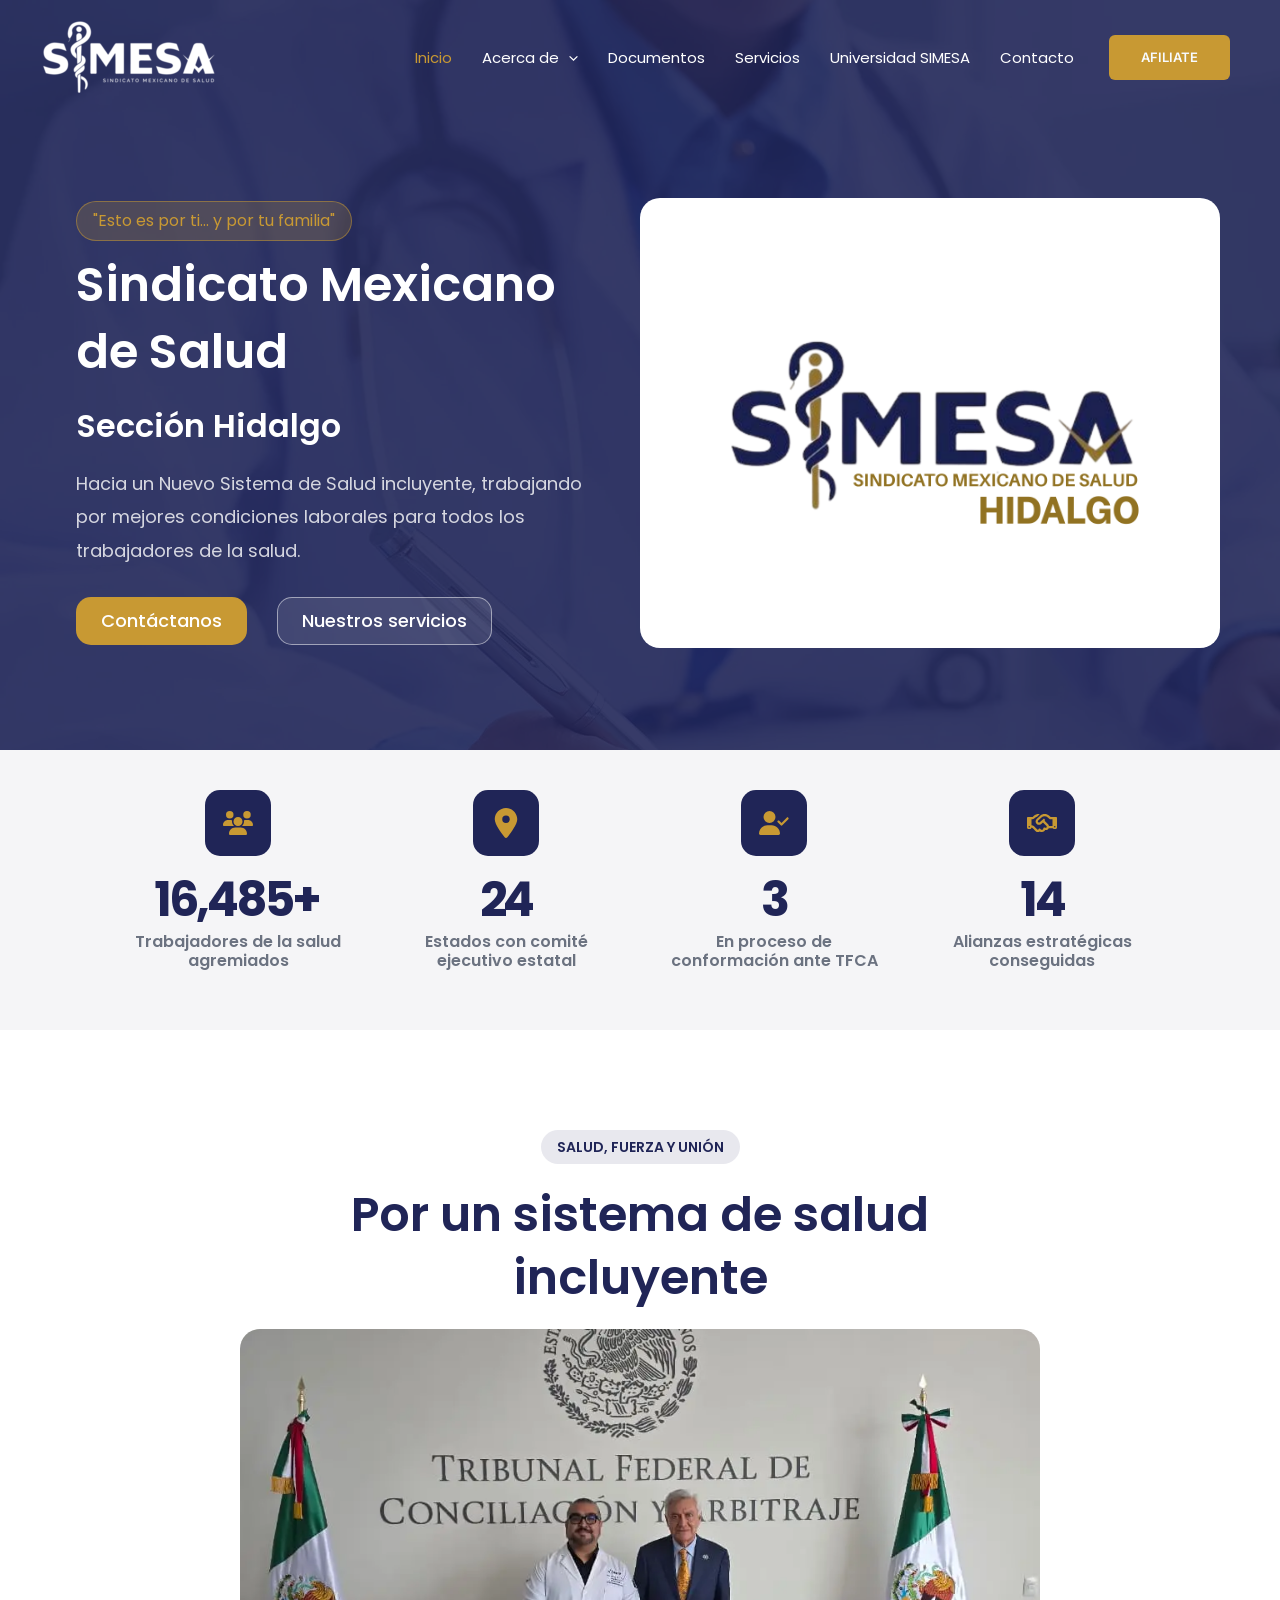
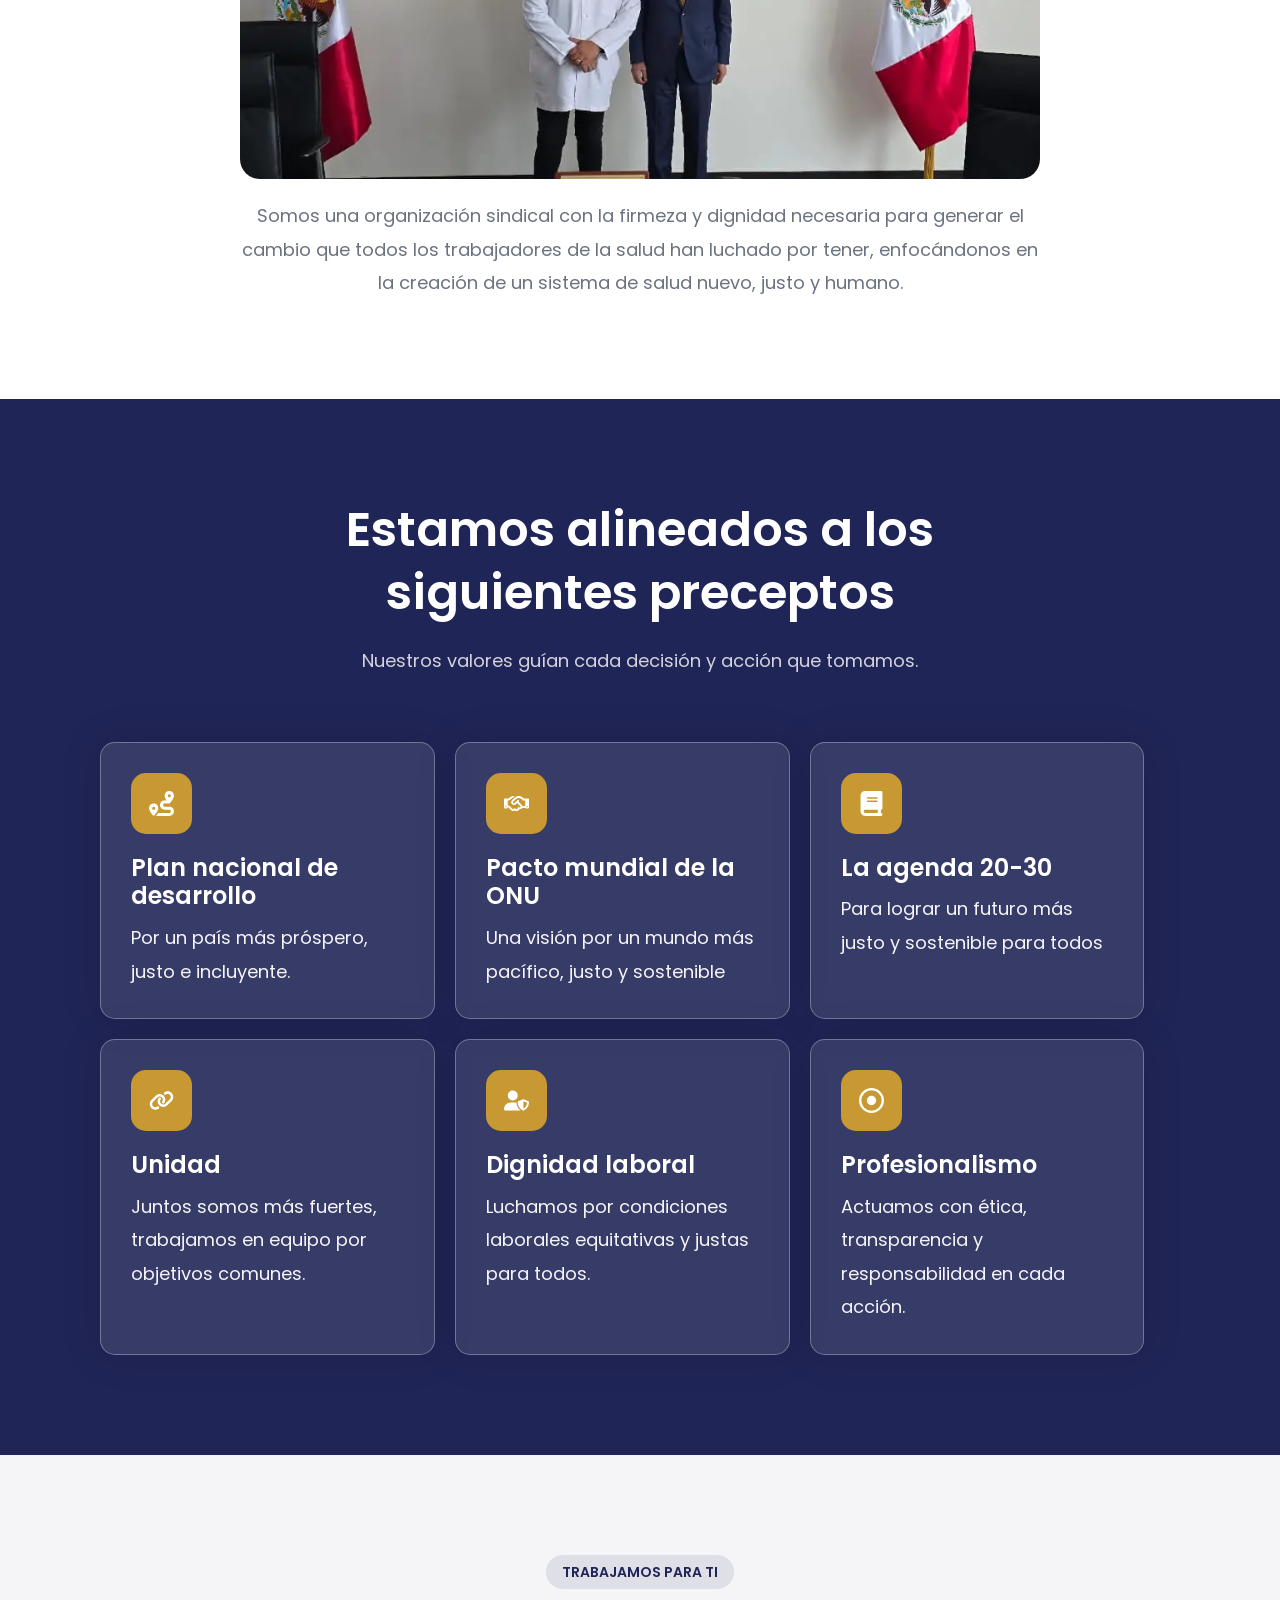
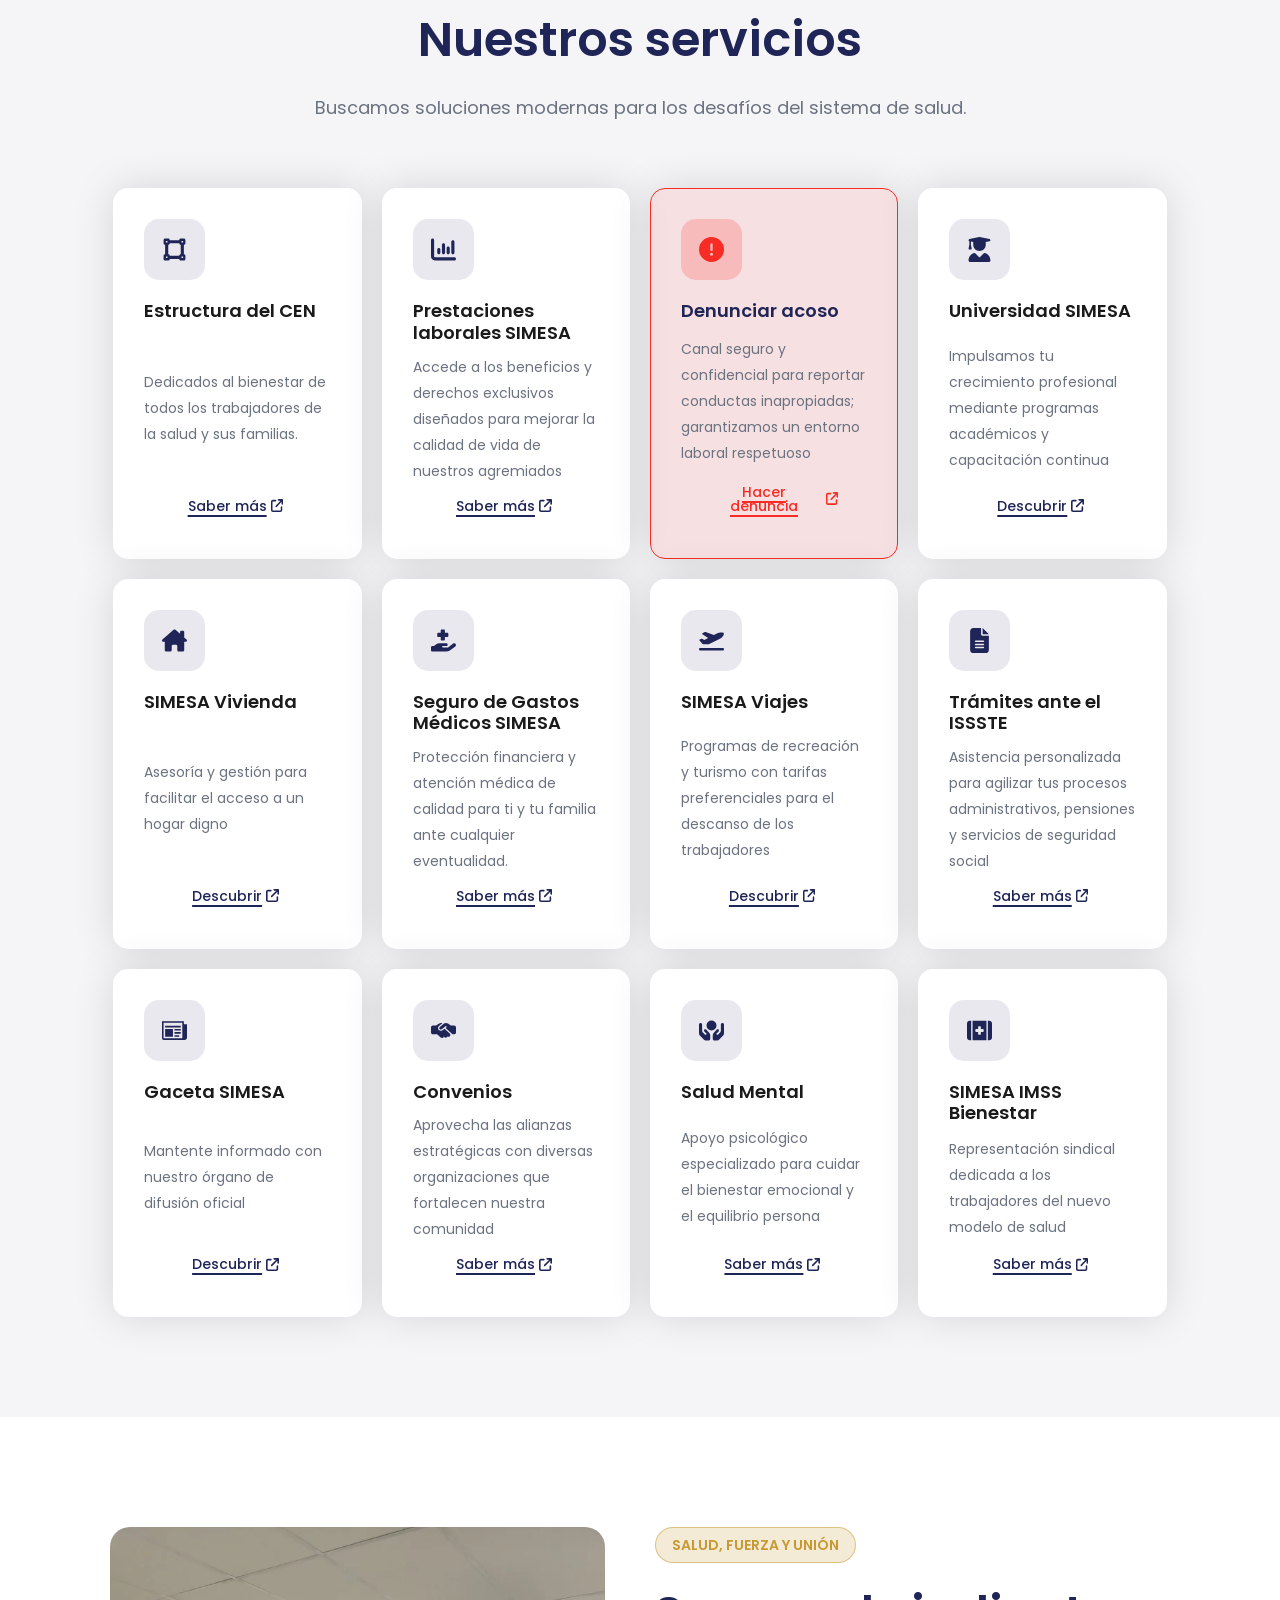
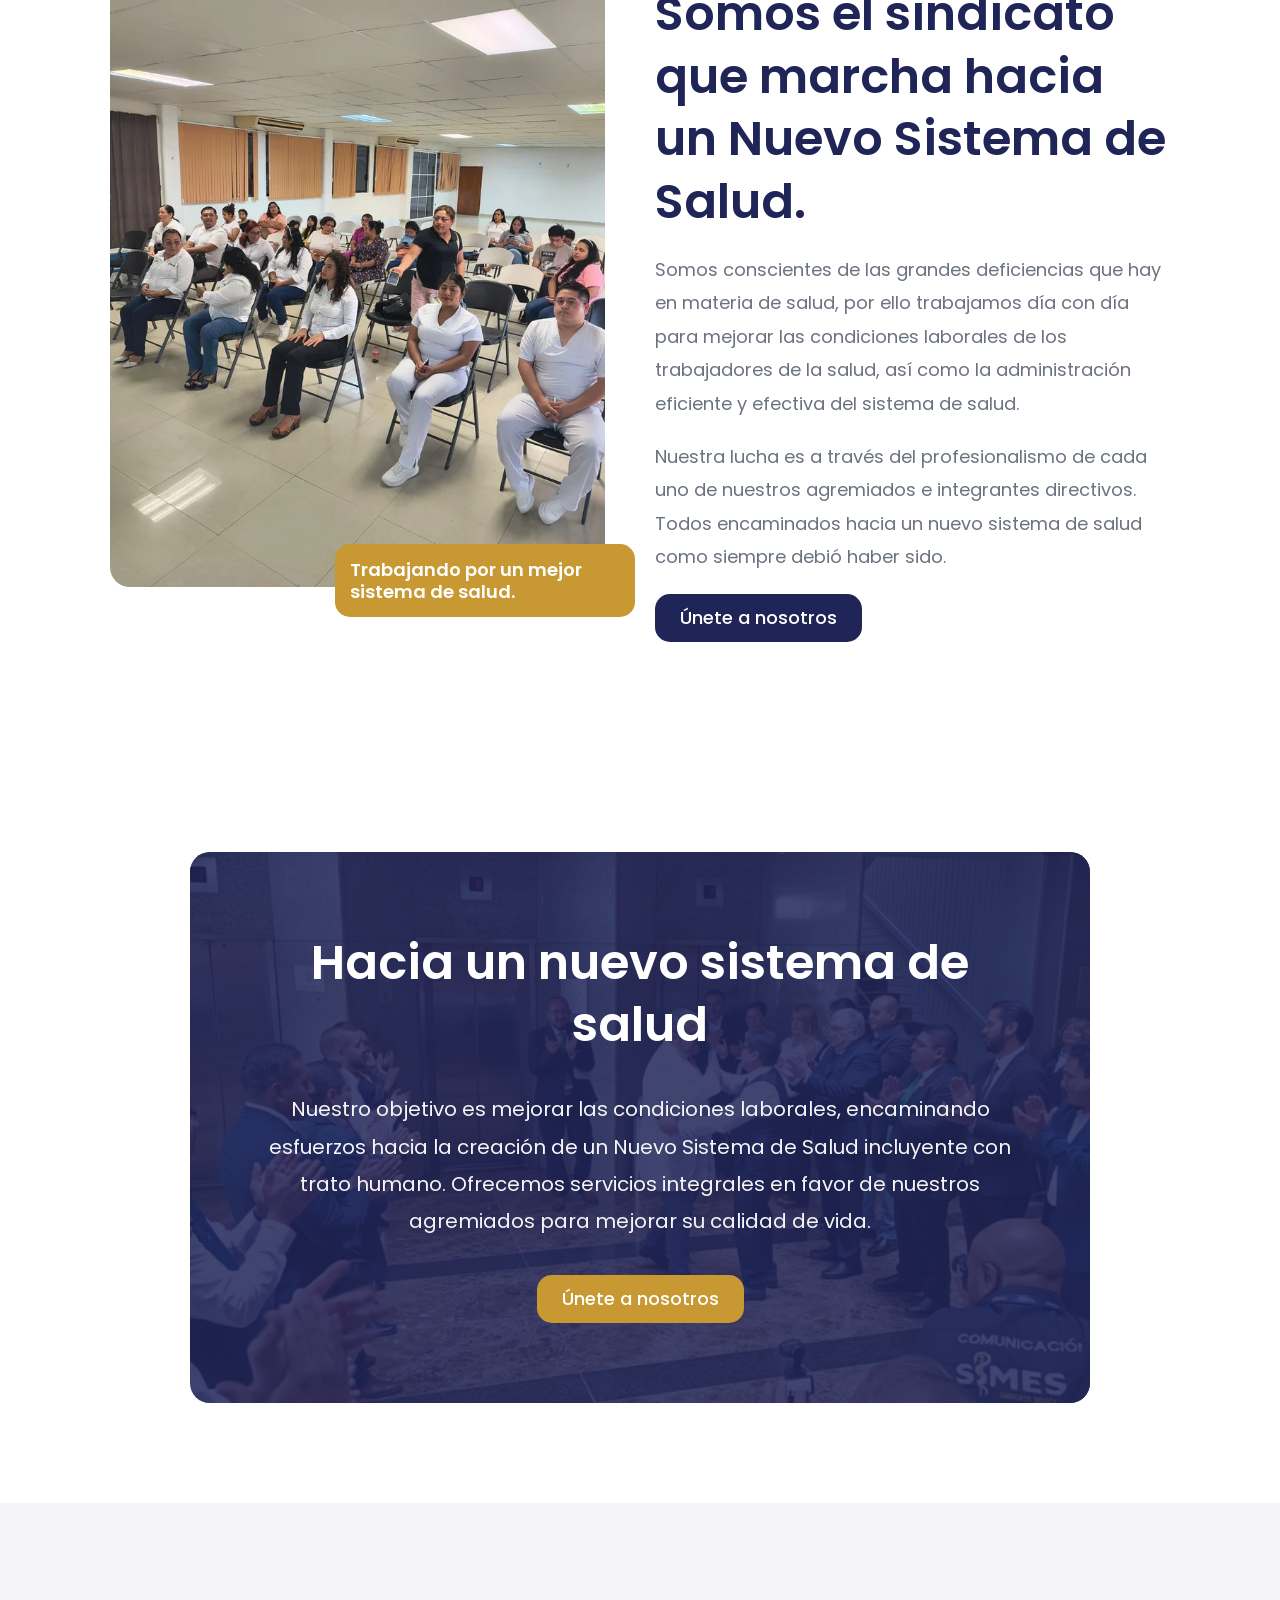
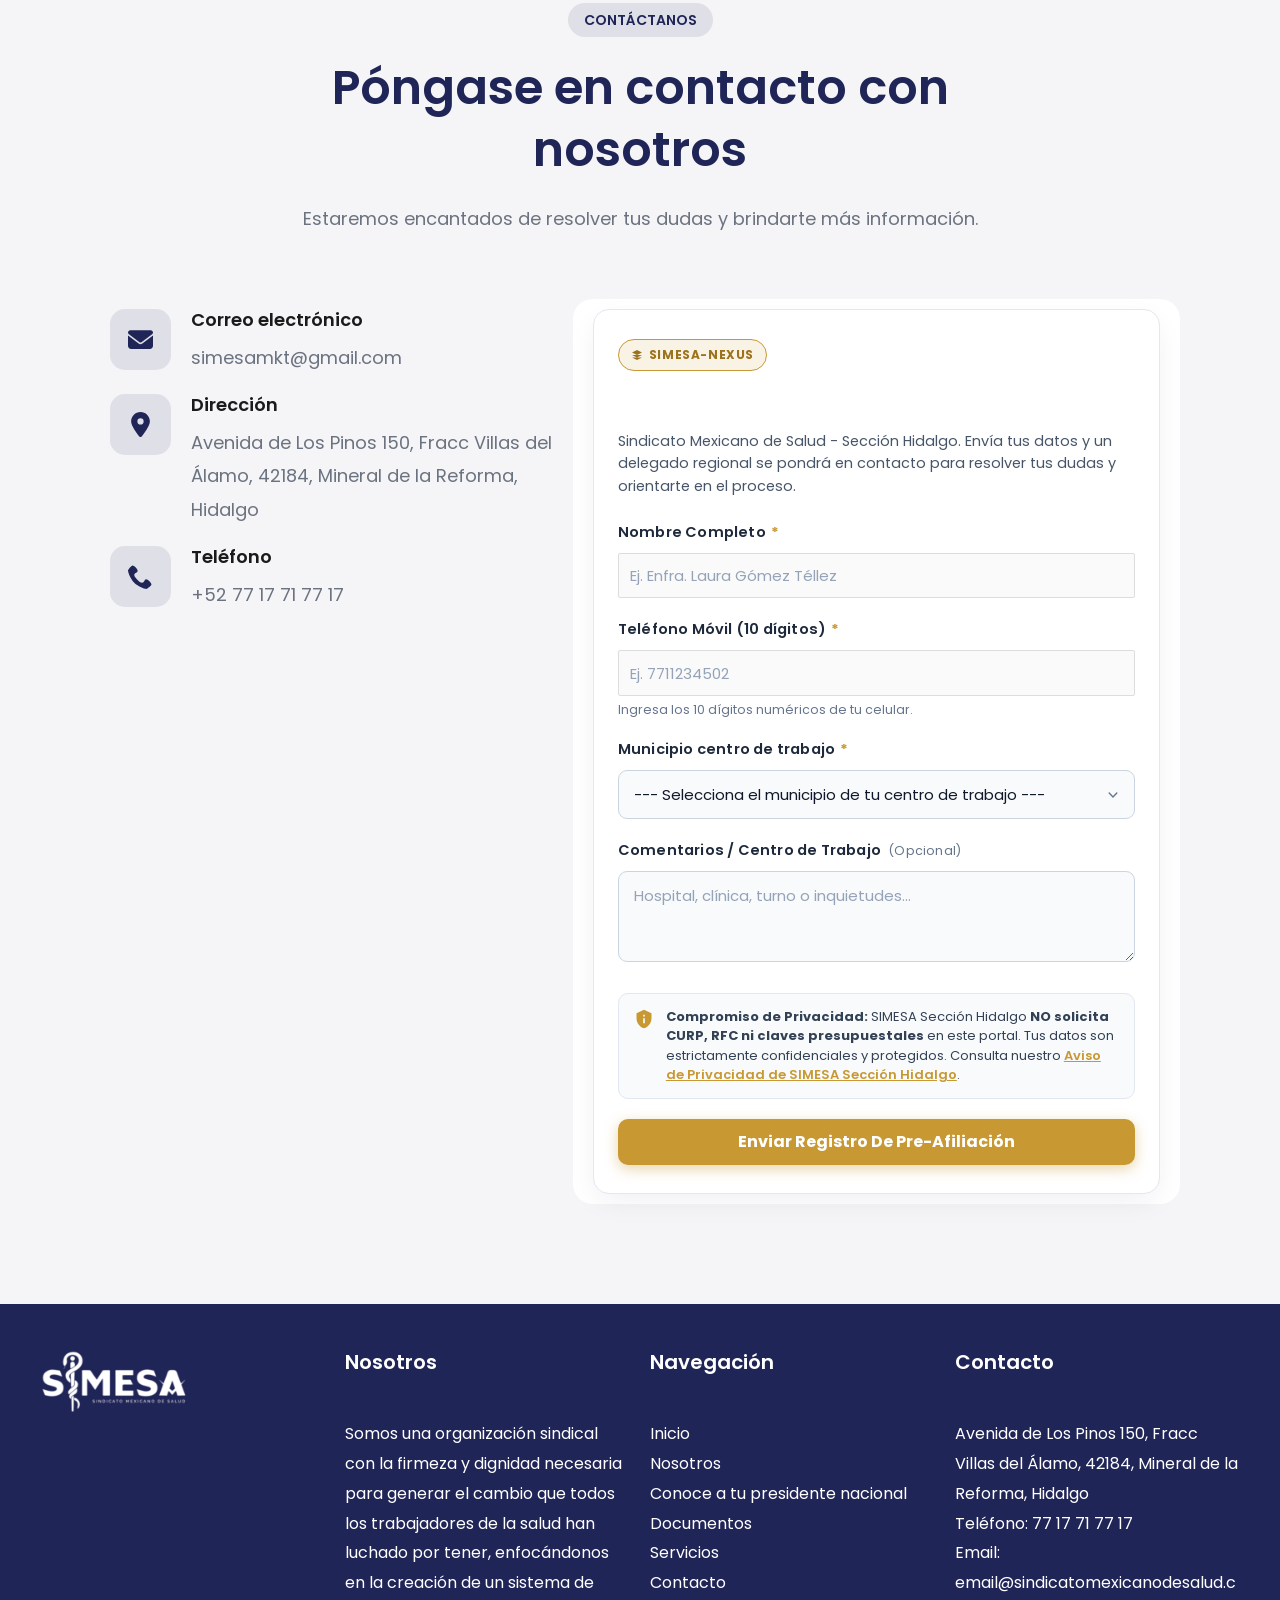
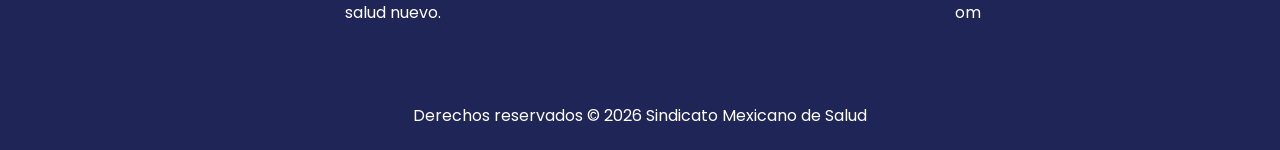
==== commit 6e26b010: "style(captacion): improve text contrast for light background and update municipio label" ====
--- a/index.html
+++ b/index.html
@@ -1715,8 +1715,12 @@
     width: 100%;
     box-sizing: border-box;
     font-family: 'Poppins', 'Inter', -apple-system, BlinkMacSystemFont, 'Segoe UI', Roboto, sans-serif;
-    color: #ffffff;
-    padding: 10px 0;
+    color: #1e293b;
+    background: #ffffff;
+    border: 1px solid #e2e8f0;
+    border-radius: 16px;
+    padding: 28px 24px;
+    box-shadow: 0 10px 30px -5px rgba(32, 37, 87, 0.08);
   }
   .simesa-captacion-header {
     margin-bottom: 22px;
@@ -1725,9 +1729,9 @@
     display: inline-flex;
     align-items: center;
     gap: 6px;
-    background: rgba(200, 153, 51, 0.18);
-    color: #ffd875;
-    border: 1px solid rgba(200, 153, 51, 0.45);
+    background: rgba(200, 153, 51, 0.12);
+    color: #9c721c;
+    border: 1.5px solid #c89933;
     padding: 4px 12px;
     border-radius: 9999px;
     font-size: 12px;
@@ -1738,13 +1742,13 @@
   .simesa-form-title {
     font-size: 26px;
     font-weight: 700;
-    color: #ffffff;
+    color: #202557;
     margin: 10px 0 8px 0;
     line-height: 1.25;
   }
   .simesa-form-subtitle {
-    font-size: 14px;
-    color: #e2e8f0;
+    font-size: 14.5px;
+    color: #475569;
     line-height: 1.55;
     margin: 0;
   }
@@ -1754,20 +1758,20 @@
   }
   .simesa-label {
     display: block;
-    font-size: 14px;
+    font-size: 14.5px;
     font-weight: 600;
-    color: #f8fafc;
+    color: #1e293b;
     margin-bottom: 7px;
     letter-spacing: 0.2px;
   }
   .simesa-required {
-    color: #ffd875;
+    color: #c89933;
     font-weight: 700;
     margin-left: 2px;
   }
   .simesa-optional {
-    color: #94a3b8;
-    font-size: 12px;
+    color: #64748b;
+    font-size: 12.5px;
     font-weight: normal;
     margin-left: 4px;
   }
@@ -1781,7 +1785,7 @@
     width: 100%;
     box-sizing: border-box;
     padding: 13px 15px;
-    background-color: #ffffff;
+    background-color: #f8fafc;
     color: #0f172a;
     border: 1.5px solid #cbd5e1;
     border-radius: 9px;
@@ -1810,7 +1814,7 @@
   .simesa-textarea:focus {
     outline: none;
     border-color: #c89933;
-    box-shadow: 0 0 0 3px rgba(200, 153, 51, 0.35);
+    box-shadow: 0 0 0 3.5px rgba(200, 153, 51, 0.22);
     background-color: #ffffff;
   }
   .simesa-input.is-invalid,
@@ -1822,17 +1826,17 @@
   }
   .simesa-input-help {
     display: block;
-    font-size: 12px;
-    color: #cbd5e1;
+    font-size: 12.5px;
+    color: #64748b;
     margin-top: 5px;
     line-height: 1.4;
   }
   .simesa-field-error {
     display: none;
-    color: #fecaca;
-    background: rgba(220, 38, 38, 0.25);
-    border-left: 3px solid #ef4444;
-    padding: 6px 10px;
+    color: #991b1b;
+    background: #fef2f2;
+    border-left: 3px solid #dc2626;
+    padding: 7px 11px;
     border-radius: 4px;
     font-size: 12.5px;
     margin-top: 6px;
@@ -1843,29 +1847,29 @@
     display: flex;
     align-items: flex-start;
     gap: 12px;
-    background: rgba(255, 255, 255, 0.08);
-    border: 1px solid rgba(255, 255, 255, 0.18);
+    background: #f8fafc;
+    border: 1.5px solid #e2e8f0;
     border-radius: 10px;
     padding: 13px 15px;
     margin: 20px 0;
     font-size: 13px;
-    color: #e2e8f0;
+    color: #334155;
     line-height: 1.5;
   }
   .simesa-privacy-icon {
     flex-shrink: 0;
-    color: #ffd875;
+    color: #c89933;
     margin-top: 2px;
   }
   .simesa-privacy-text a {
-    color: #ffd875;
+    color: #c89933;
     text-decoration: underline;
     font-weight: 600;
     cursor: pointer;
     transition: color 0.15s ease;
   }
   .simesa-privacy-text a:hover {
-    color: #ffffff;
+    color: #202557;
   }
   .simesa-alert {
     border-radius: 9px;
@@ -2116,11 +2120,11 @@
     <!-- 3. Municipio (84 municipios de Hidalgo) -->
     <div class="simesa-field-group" id="group-municipio">
       <label for="municipio" class="simesa-label">
-        Municipio de Residencia o Adscripción <span class="simesa-required" title="Campo requerido">*</span>
+        Municipio centro de trabajo <span class="simesa-required" title="Campo requerido">*</span>
       </label>
       <div class="simesa-input-wrap">
         <select id="municipio" name="municipio" class="simesa-select" required>
-          <option value="" disabled selected>--- Selecciona tu municipio de Hidalgo ---</option>
+          <option value="" disabled selected>--- Selecciona el municipio de tu centro de trabajo ---</option>
           <option value="Acatlán">Acatlán</option>
           <option value="Acaxochitlán">Acaxochitlán</option>
           <option value="Actopan">Actopan</option>
@@ -2422,7 +2426,7 @@
       // Validación municipio: requerido
       const valMun = (munInput.value || '').trim();
       if (!valMun) {
-        setFieldError('municipio', 'Por favor selecciona un municipio de la lista.');
+        setFieldError('municipio', 'Por favor selecciona el municipio de tu centro de trabajo.');
         valid = false;
       }
 
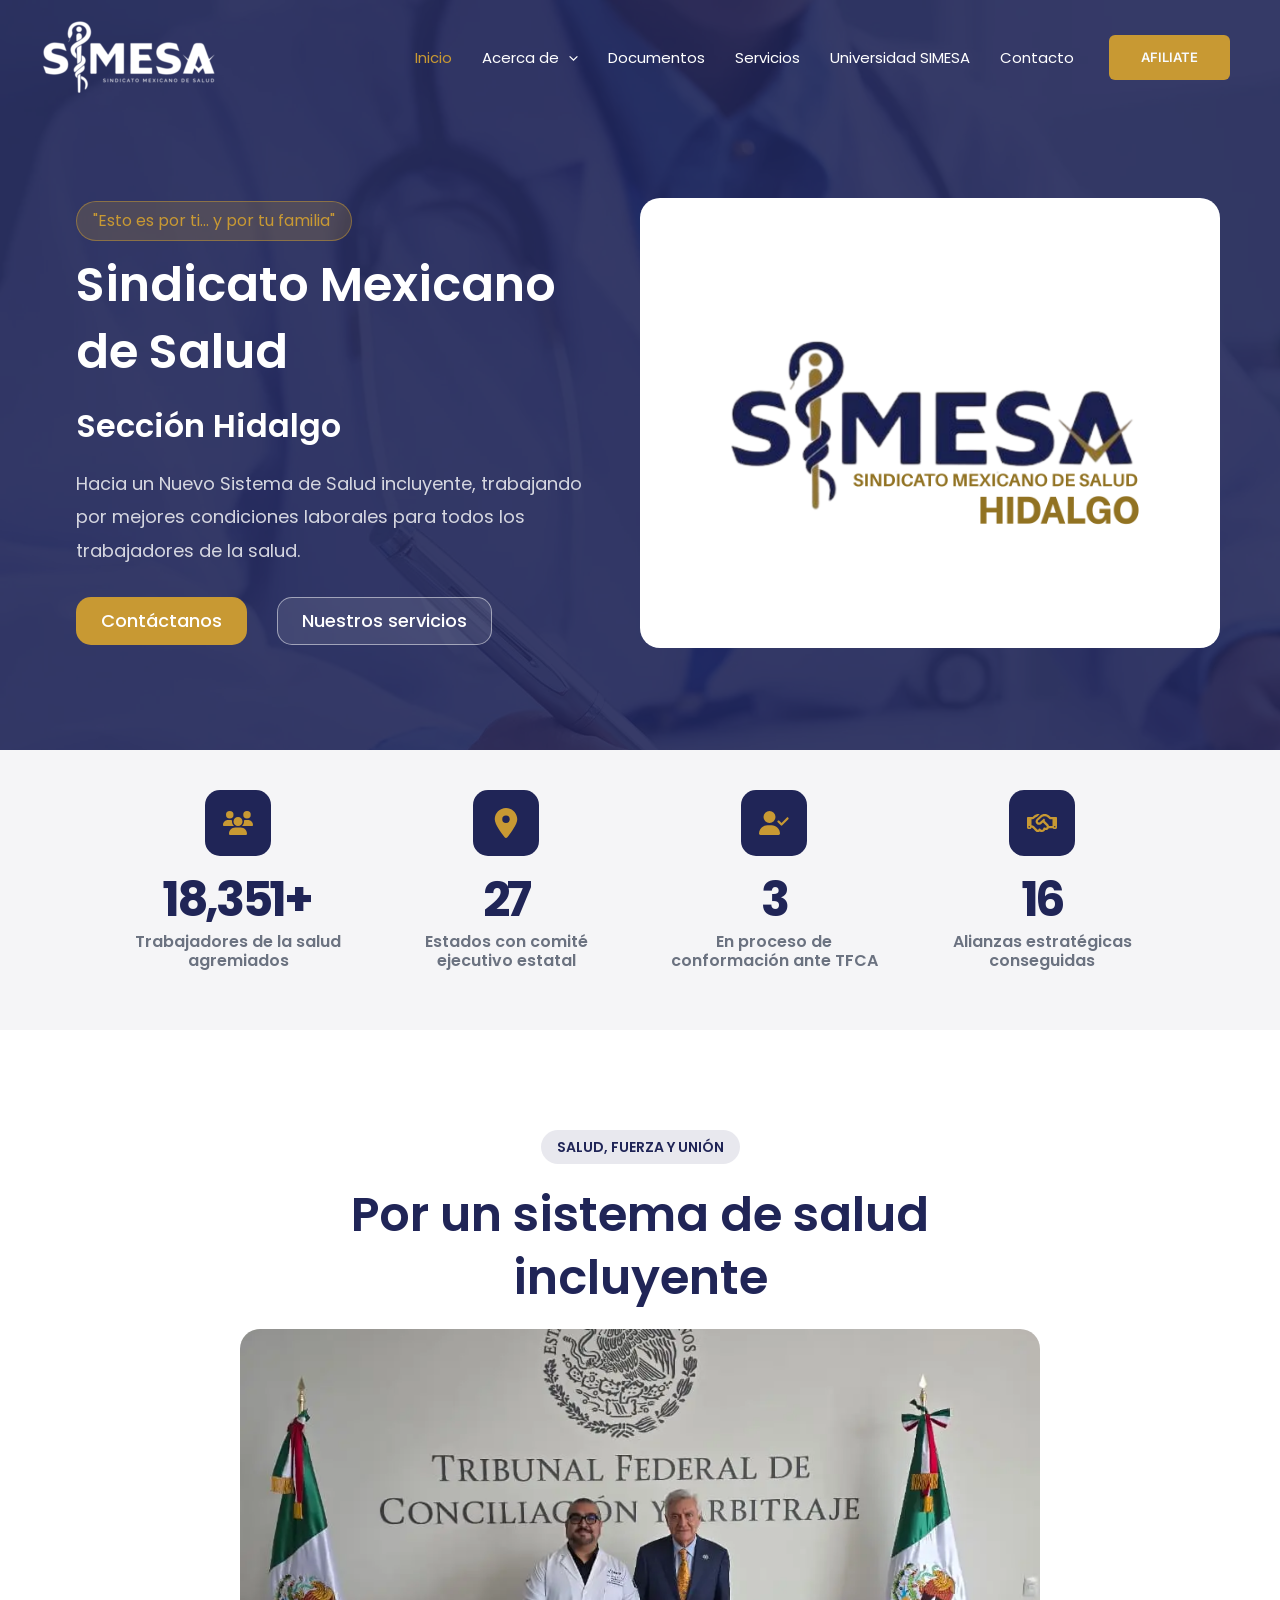
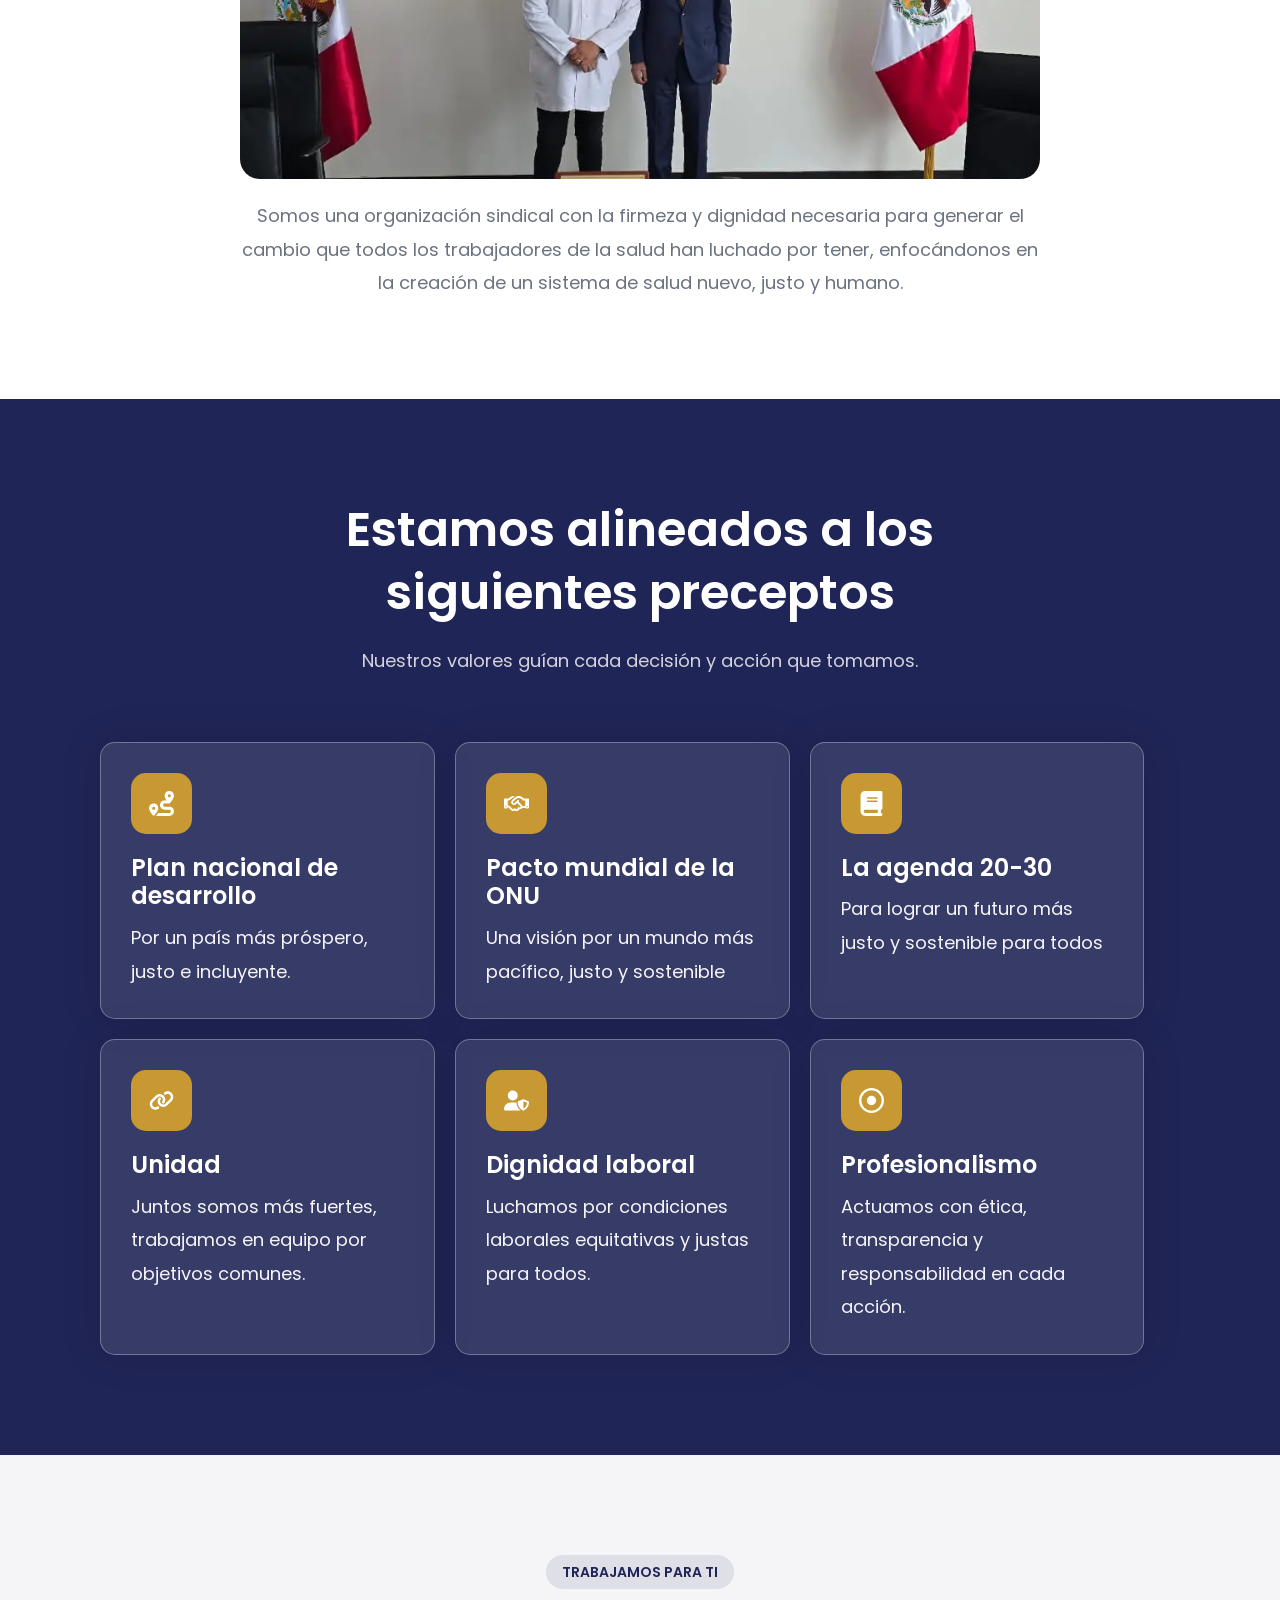
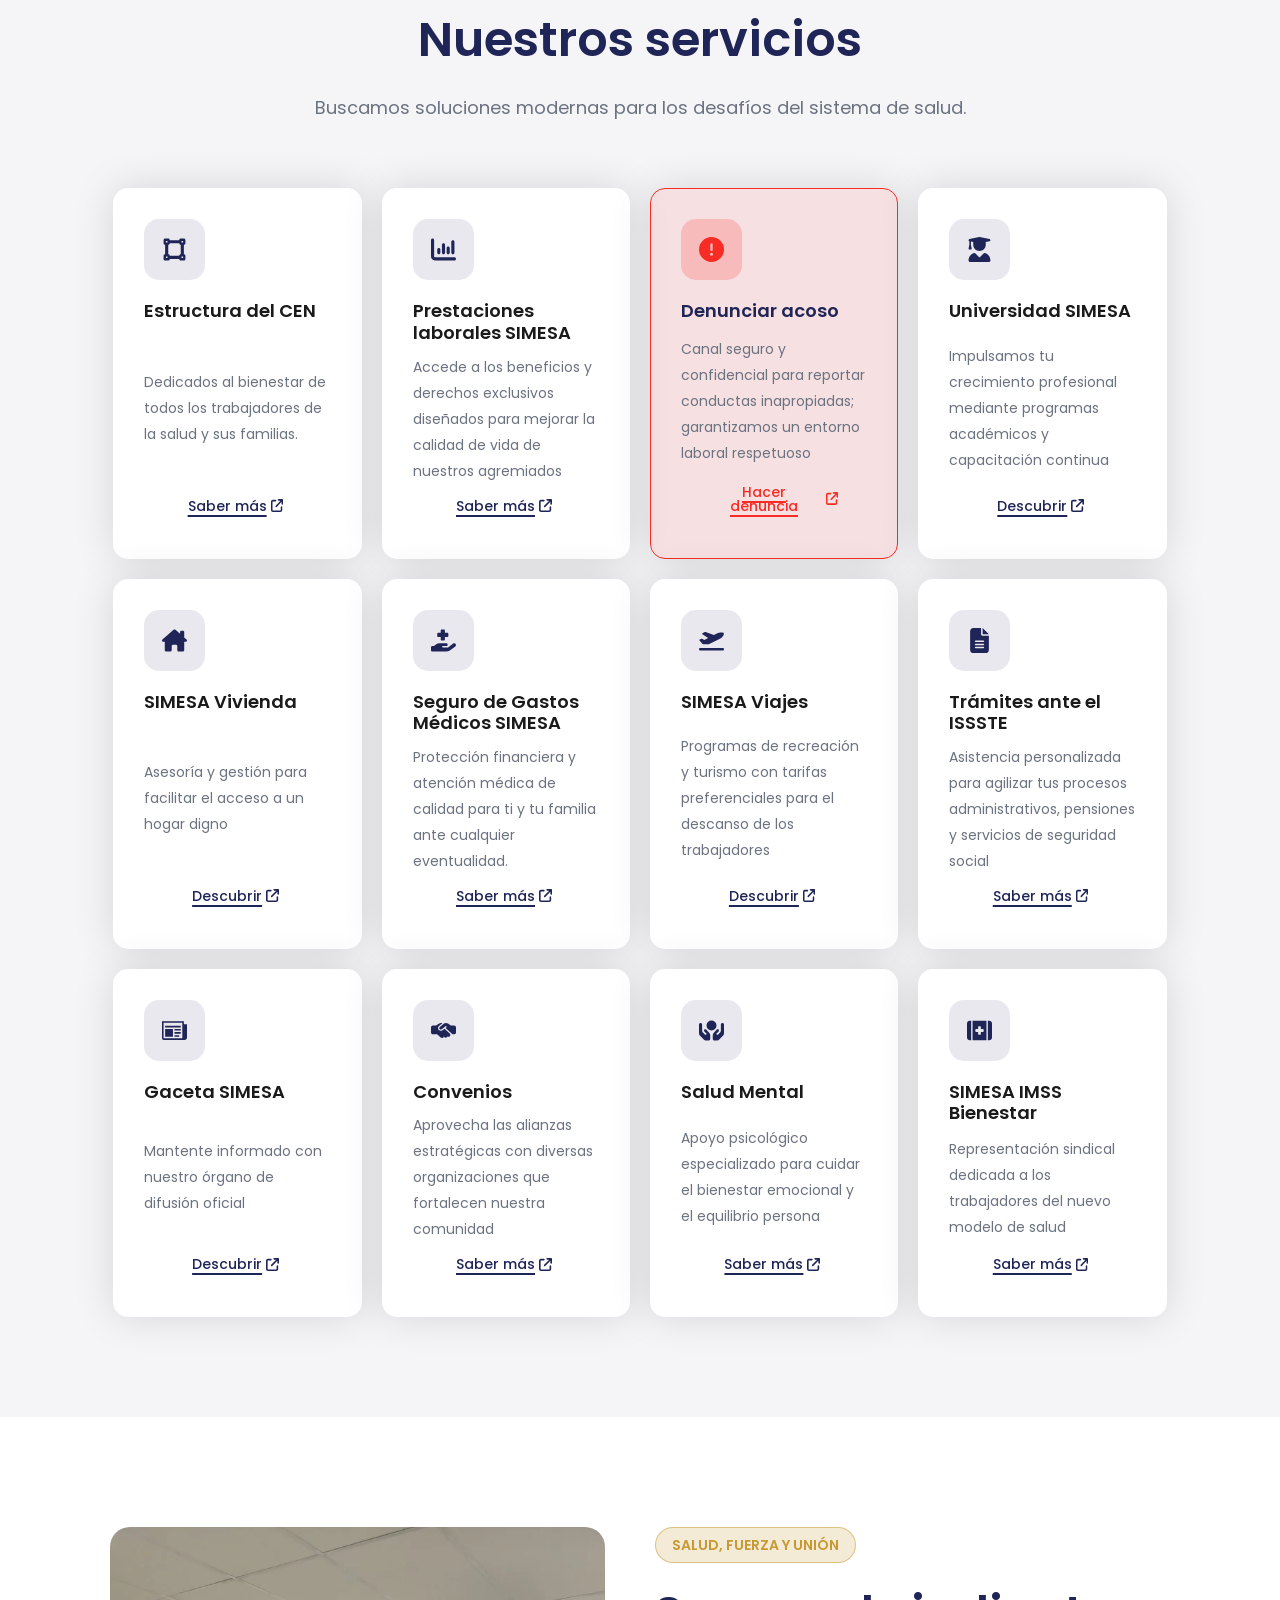
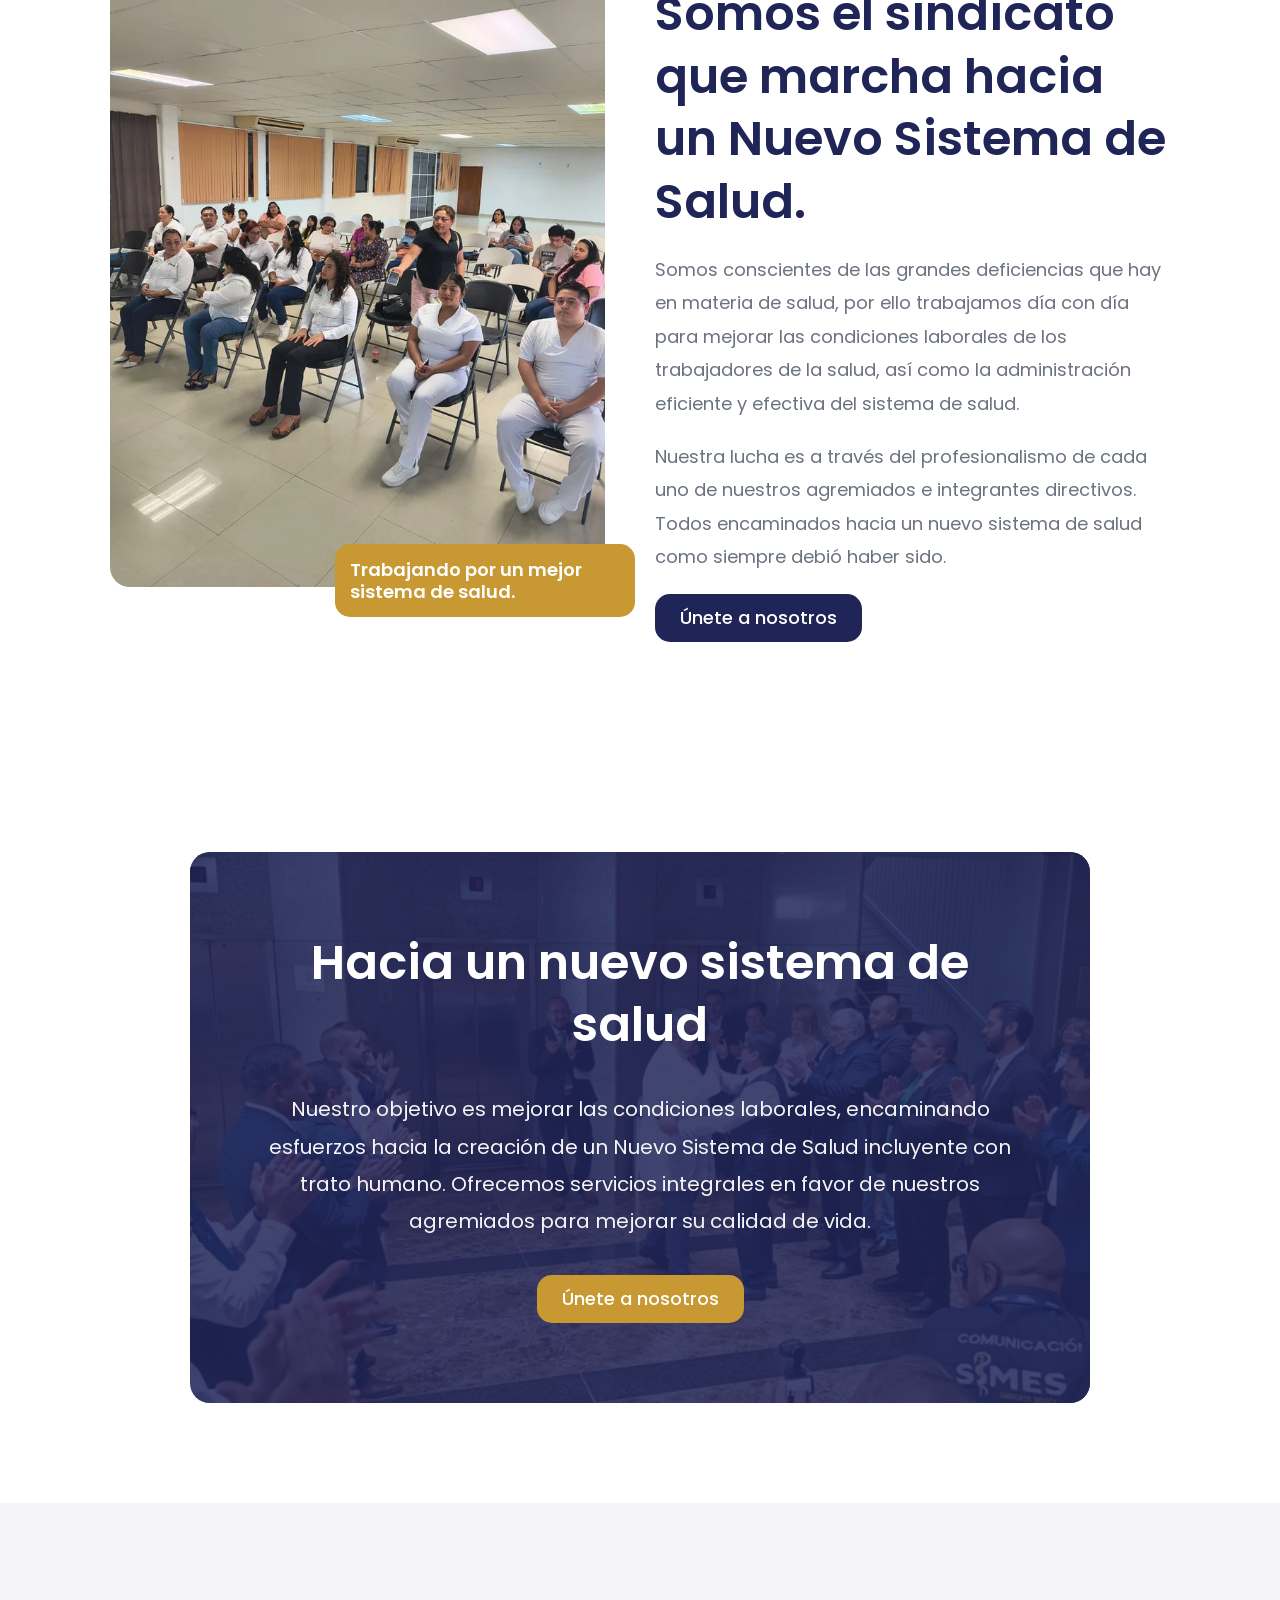
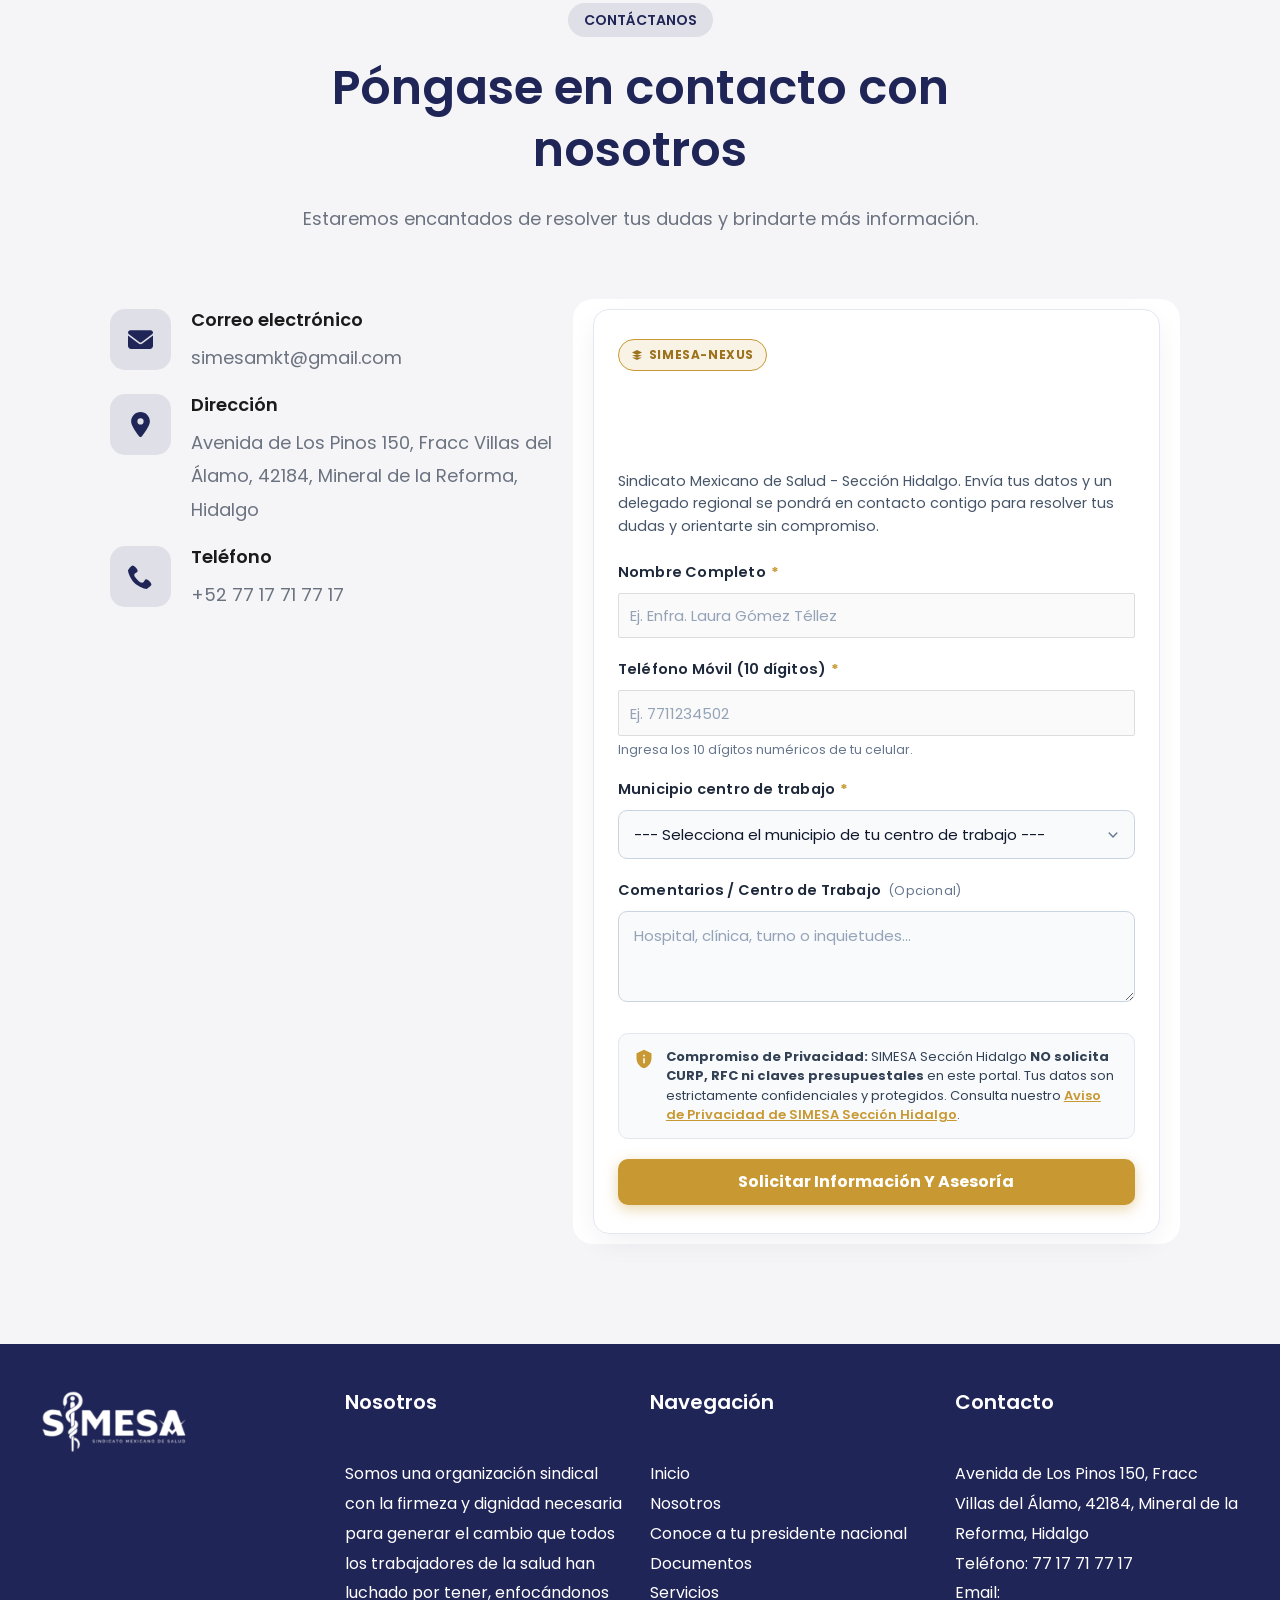
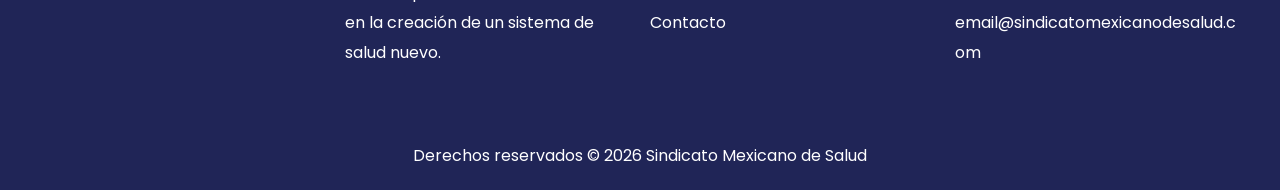
==== commit f33004bb: "copy(captacion): change button label to Solicitar Informacion y Asesoria" ====
--- a/index.html
+++ b/index.html
@@ -2062,8 +2062,8 @@
       </svg>
       SIMESA-Nexus
     </span>
-    <h3 class="simesa-form-title">Pre-Afiliación Sindical</h3>
-    <p class="simesa-form-subtitle">Sindicato Mexicano de Salud - Sección Hidalgo. Envía tus datos y un delegado regional se pondrá en contacto para resolver tus dudas y orientarte en el proceso.</p>
+    <h3 class="simesa-form-title">Información y Asesoría Sindical</h3>
+    <p class="simesa-form-subtitle">Sindicato Mexicano de Salud - Sección Hidalgo. Envía tus datos y un delegado regional se pondrá en contacto contigo para resolver tus dudas y orientarte sin compromiso.</p>
   </div>
 
   <!-- Contenedor dinámico de alertas -->
@@ -2245,7 +2245,7 @@
     <!-- 6. Botón de Envío -->
     <div class="simesa-field-group" style="margin-bottom: 0;">
       <button type="submit" id="simesa-btn-submit" class="simesa-btn-primary">
-        <span id="simesa-btn-text">Enviar Registro de Pre-Afiliación</span>
+        <span id="simesa-btn-text">Solicitar Información y Asesoría</span>
         <svg id="simesa-btn-spinner" class="simesa-spinner" style="display:none;" viewBox="0 0 24 24" width="20" height="20">
           <circle cx="12" cy="12" r="10" stroke="currentColor" stroke-width="4" fill="none" opacity="0.25"></circle>
           <path fill="currentColor" opacity="0.8" d="M4 12a8 8 0 018-8v4a4 4 0 00-4 4H4z"></path>
@@ -2263,9 +2263,9 @@
         <polyline points="20 6 9 17 4 12"></polyline>
       </svg>
     </div>
-    <h3 class="simesa-modal-title" id="simesa-modal-success-title">¡Registro Recibido con Éxito!</h3>
+    <h3 class="simesa-modal-title" id="simesa-modal-success-title">¡Solicitud Recibida con Éxito!</h3>
     <p id="simesa-modal-success-message" class="simesa-modal-desc">
-      Registro recibido exitosamente. Un delegado regional de SIMESA se pondrá en contacto contigo.
+      Registro recibido exitosamente. Un delegado regional de SIMESA se pondrá en contacto contigo para brindarte la información solicitada.
     </p>
     <button type="button" class="simesa-modal-btn" id="simesa-btn-close-success">Entendido, gracias</button>
   </div>
@@ -2389,11 +2389,11 @@
     function setLoading(isLoading) {
       if (isLoading) {
         submitBtn.disabled = true;
-        submitText.textContent = 'Enviando Registro...';
+        submitText.textContent = 'Enviando Solicitud...';
         submitSpinner.style.display = 'inline-block';
       } else {
         submitBtn.disabled = false;
-        submitText.textContent = 'Enviar Registro de Pre-Afiliación';
+        submitText.textContent = 'Solicitar Información y Asesoría';
         submitSpinner.style.display = 'none';
       }
     }
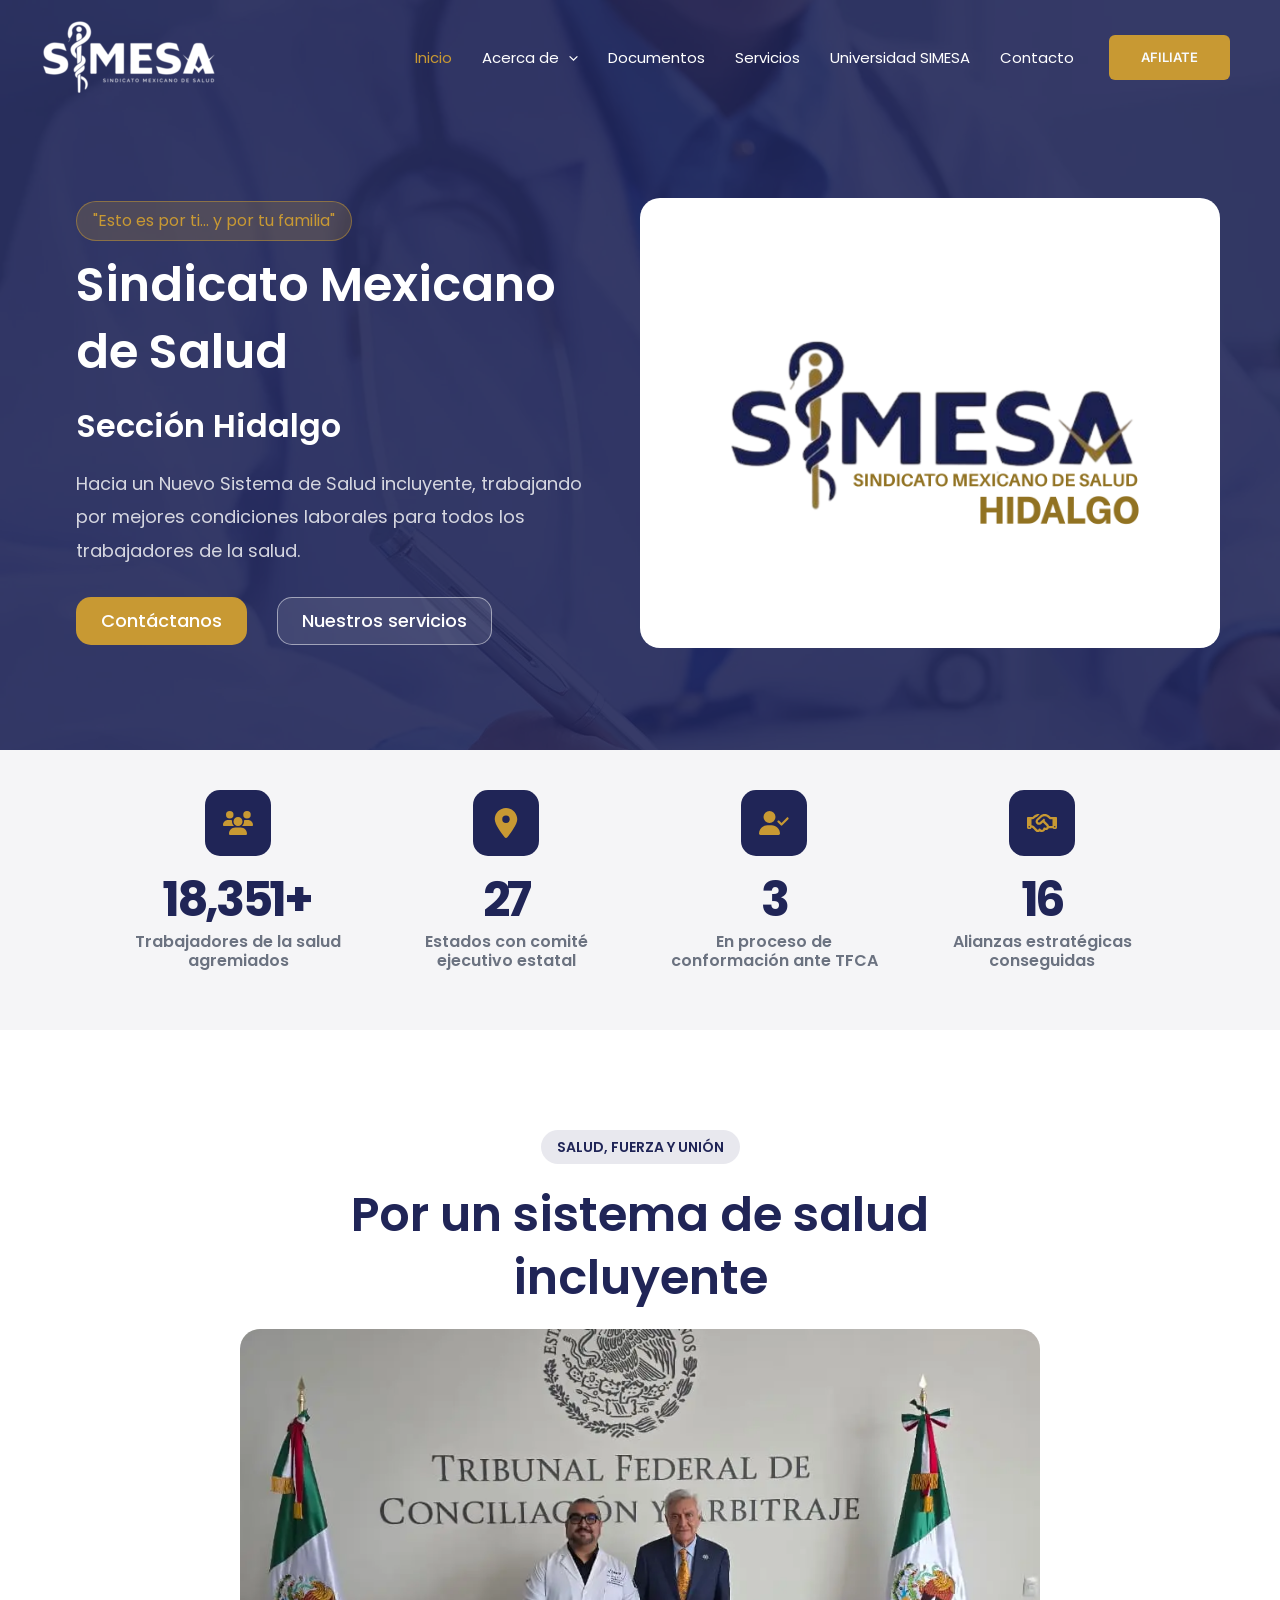
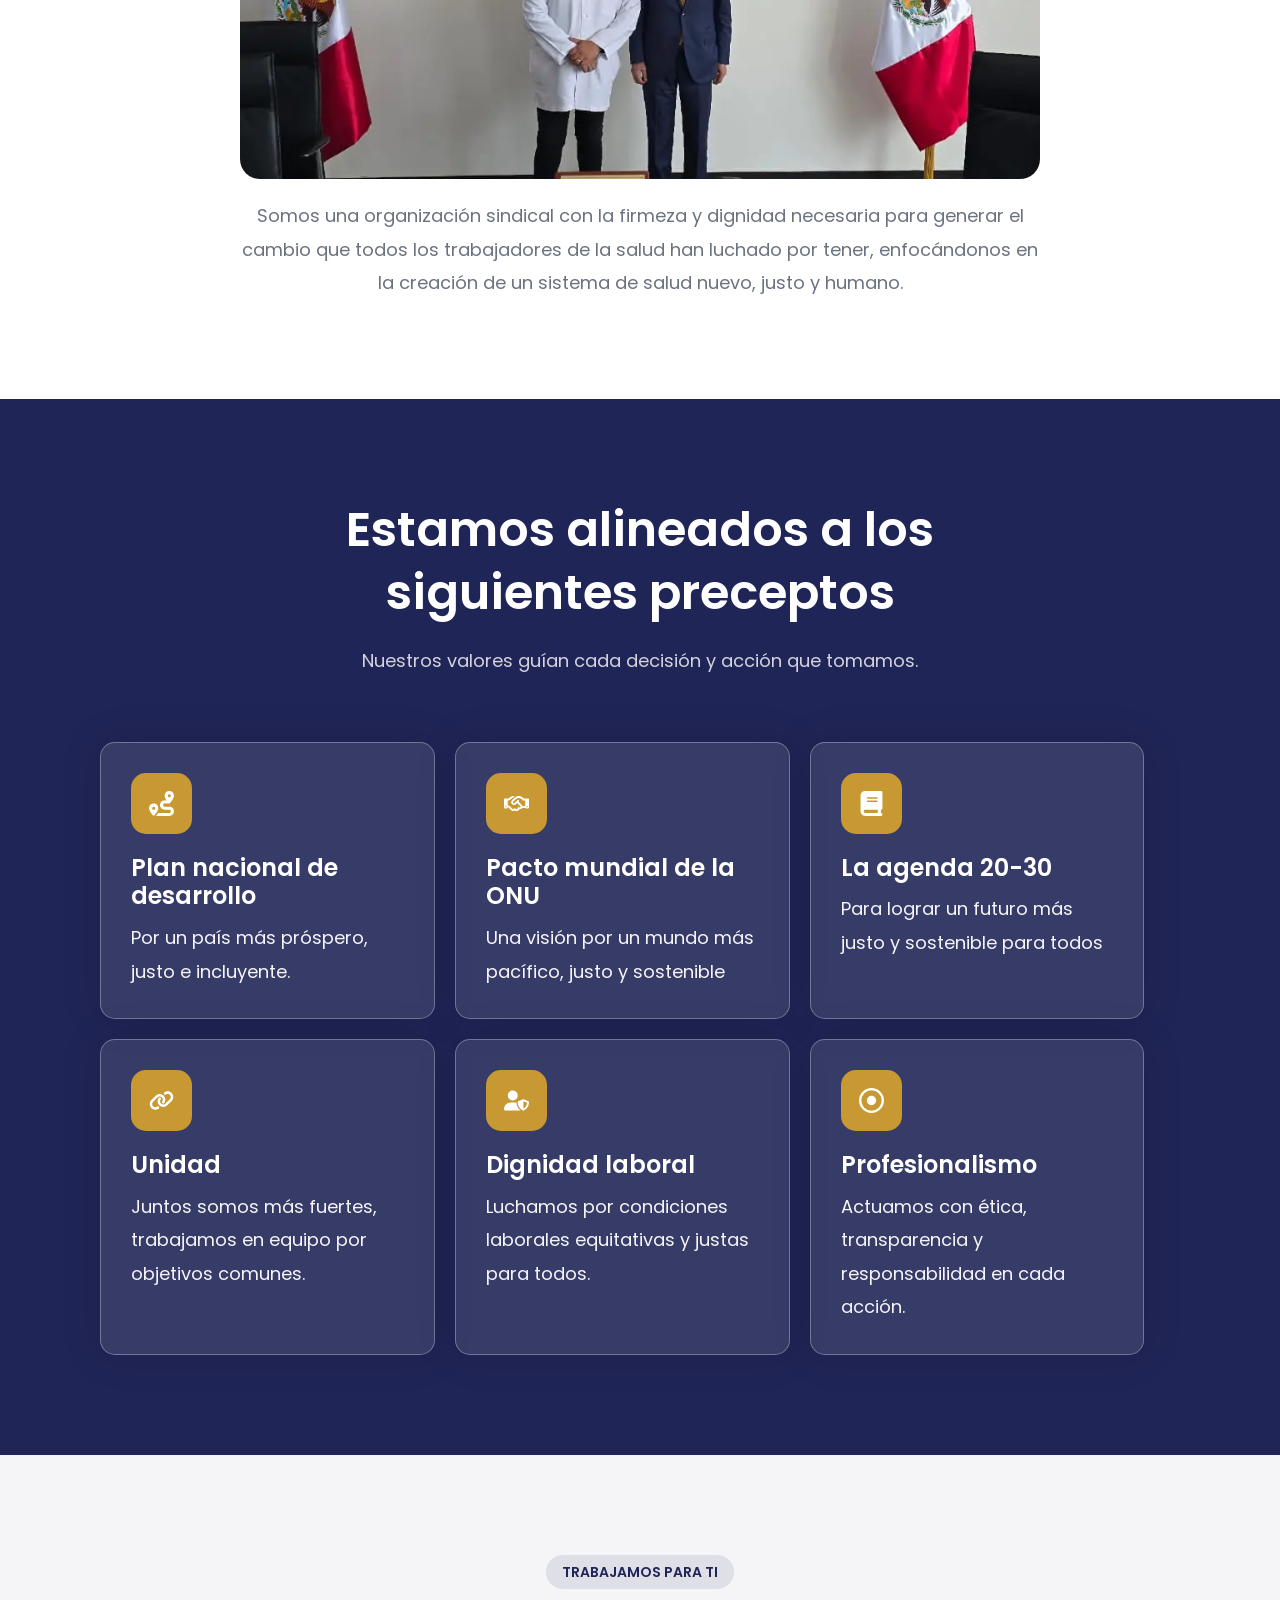
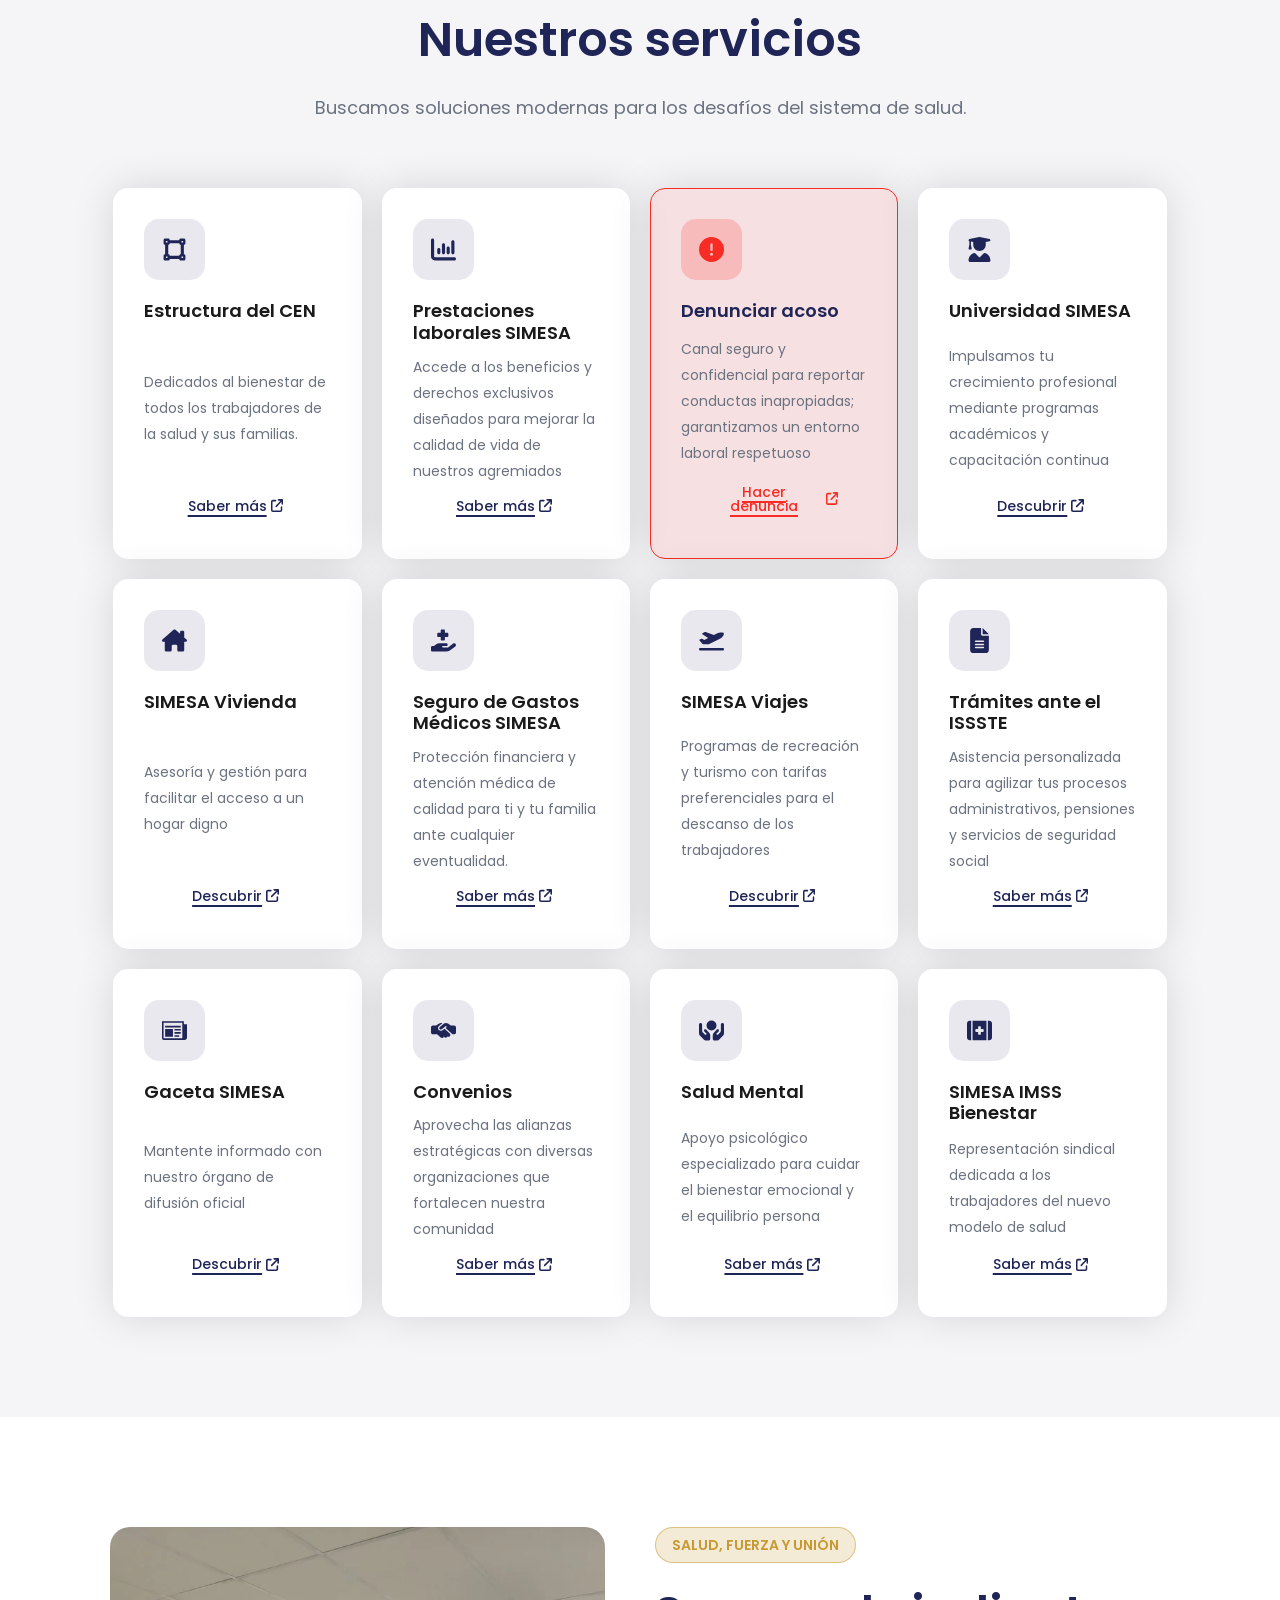
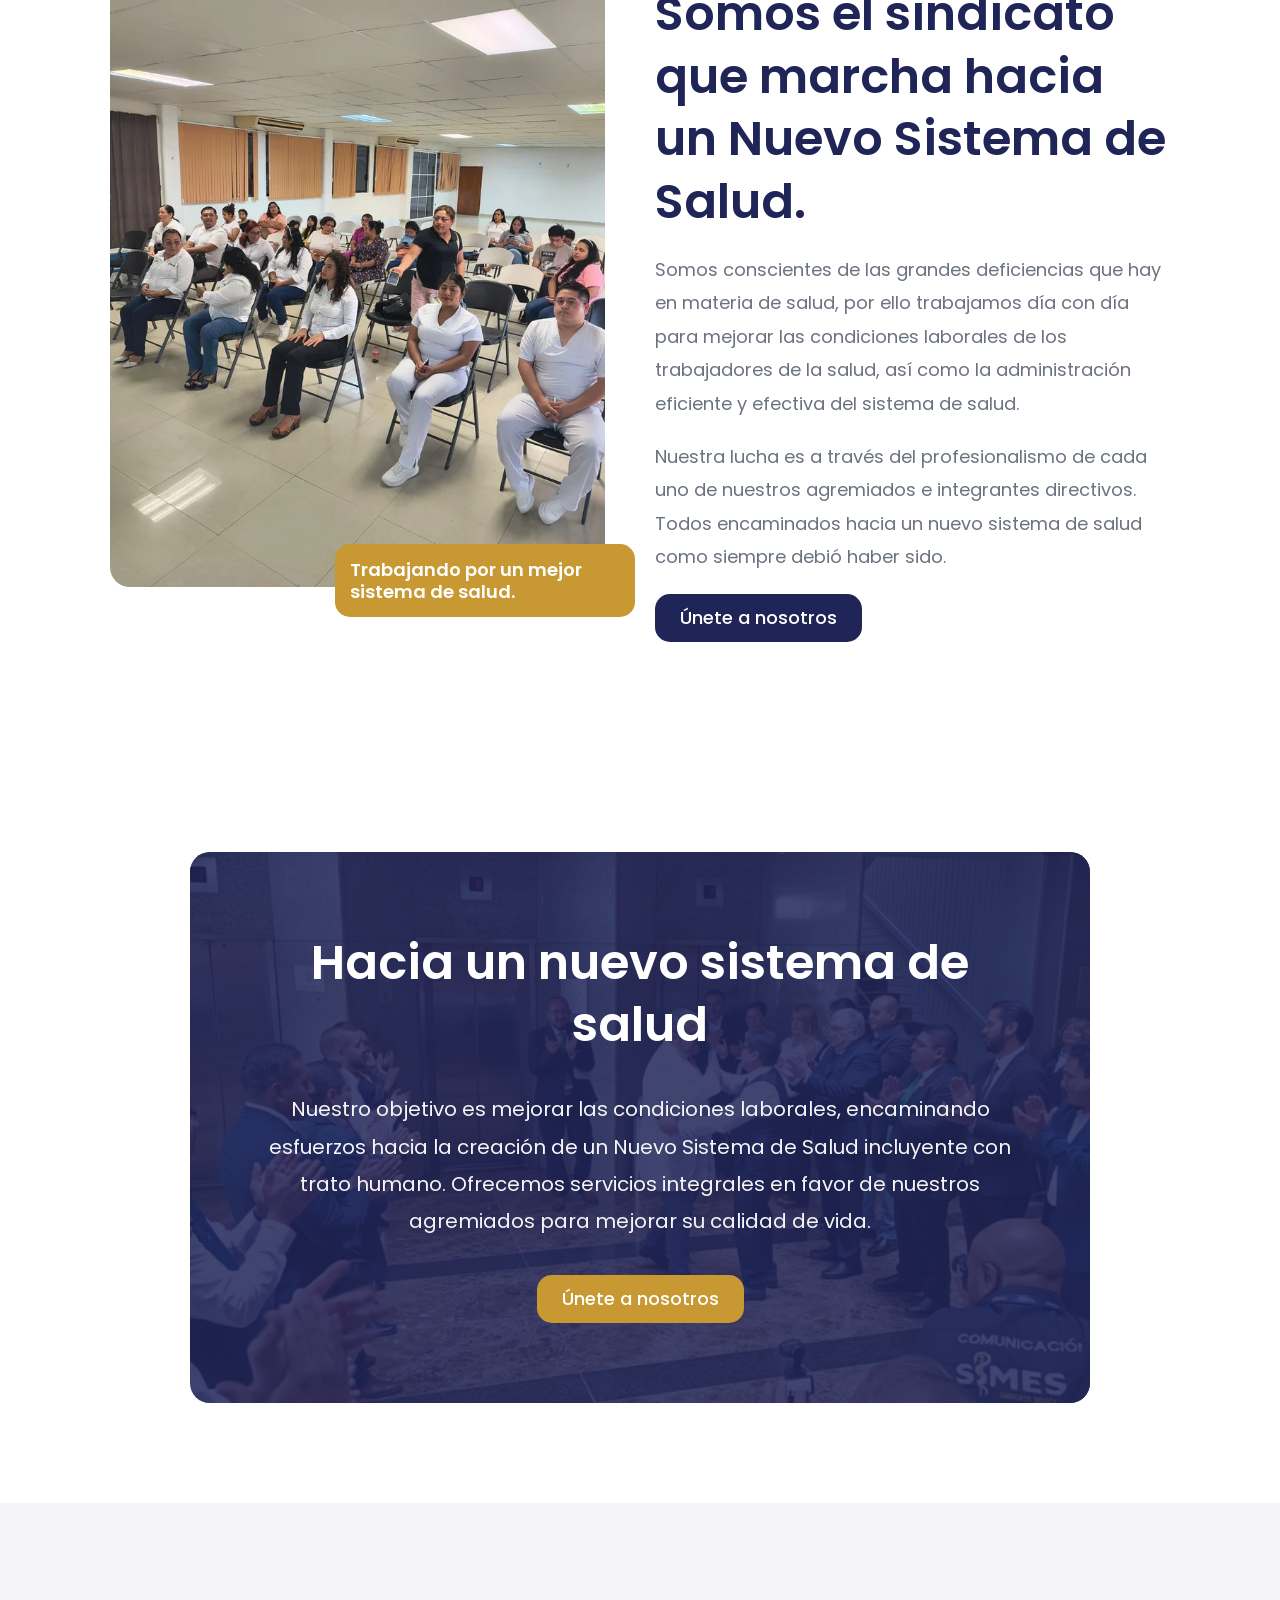
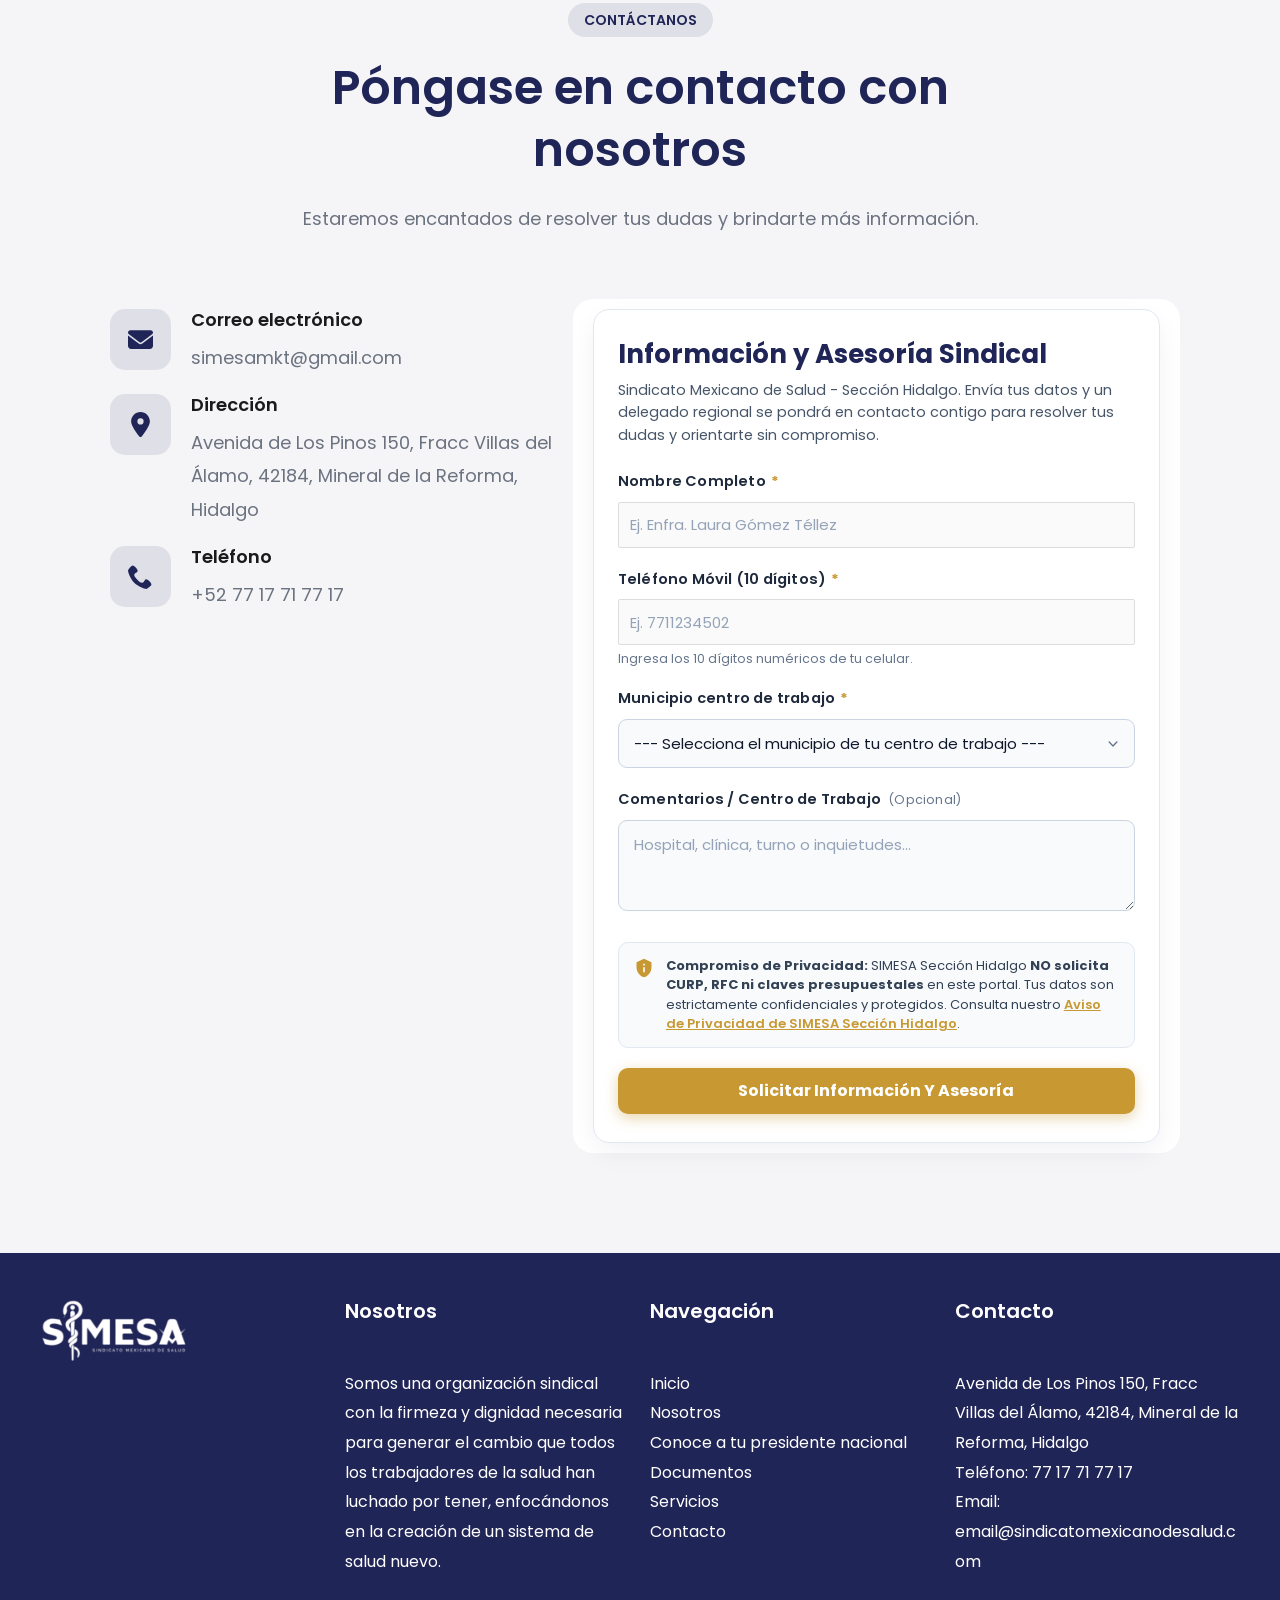
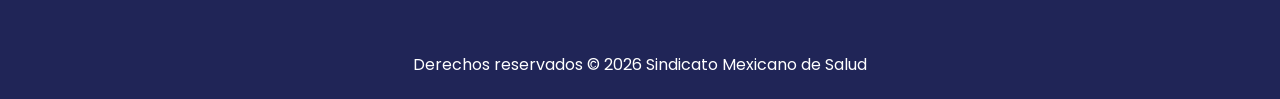
==== commit d95ed955: "style(captacion): fix title color override and remove badge" ====
--- a/index.html
+++ b/index.html
@@ -1739,16 +1739,20 @@
     text-transform: uppercase;
     letter-spacing: 0.6px;
   }
+  .breakdance #simesa-captacion-container .simesa-form-title,
+  #simesa-captacion-container .simesa-form-title,
   .simesa-form-title {
     font-size: 26px;
     font-weight: 700;
-    color: #202557;
-    margin: 10px 0 8px 0;
+    color: #202557 !important;
+    margin: 0 0 8px 0;
     line-height: 1.25;
   }
+  .breakdance #simesa-captacion-container .simesa-form-subtitle,
+  #simesa-captacion-container .simesa-form-subtitle,
   .simesa-form-subtitle {
     font-size: 14.5px;
-    color: #475569;
+    color: #475569 !important;
     line-height: 1.55;
     margin: 0;
   }
@@ -2056,14 +2060,8 @@
 
 <div class="simesa-captacion-container" id="simesa-captacion-container">
   <div class="simesa-captacion-header">
-    <span class="simesa-badge">
-      <svg width="12" height="12" viewBox="0 0 24 24" fill="currentColor">
-        <path d="M12 2L2 7l10 5 10-5-10-5zM2 17l10 5 10-5M2 12l10 5 10-5"/>
-      </svg>
-      SIMESA-Nexus
-    </span>
-    <h3 class="simesa-form-title">Información y Asesoría Sindical</h3>
-    <p class="simesa-form-subtitle">Sindicato Mexicano de Salud - Sección Hidalgo. Envía tus datos y un delegado regional se pondrá en contacto contigo para resolver tus dudas y orientarte sin compromiso.</p>
+    <h3 class="simesa-form-title" style="color: #202557 !important; margin-top: 0;">Información y Asesoría Sindical</h3>
+    <p class="simesa-form-subtitle" style="color: #475569 !important;">Sindicato Mexicano de Salud - Sección Hidalgo. Envía tus datos y un delegado regional se pondrá en contacto contigo para resolver tus dudas y orientarte sin compromiso.</p>
   </div>
 
   <!-- Contenedor dinámico de alertas -->
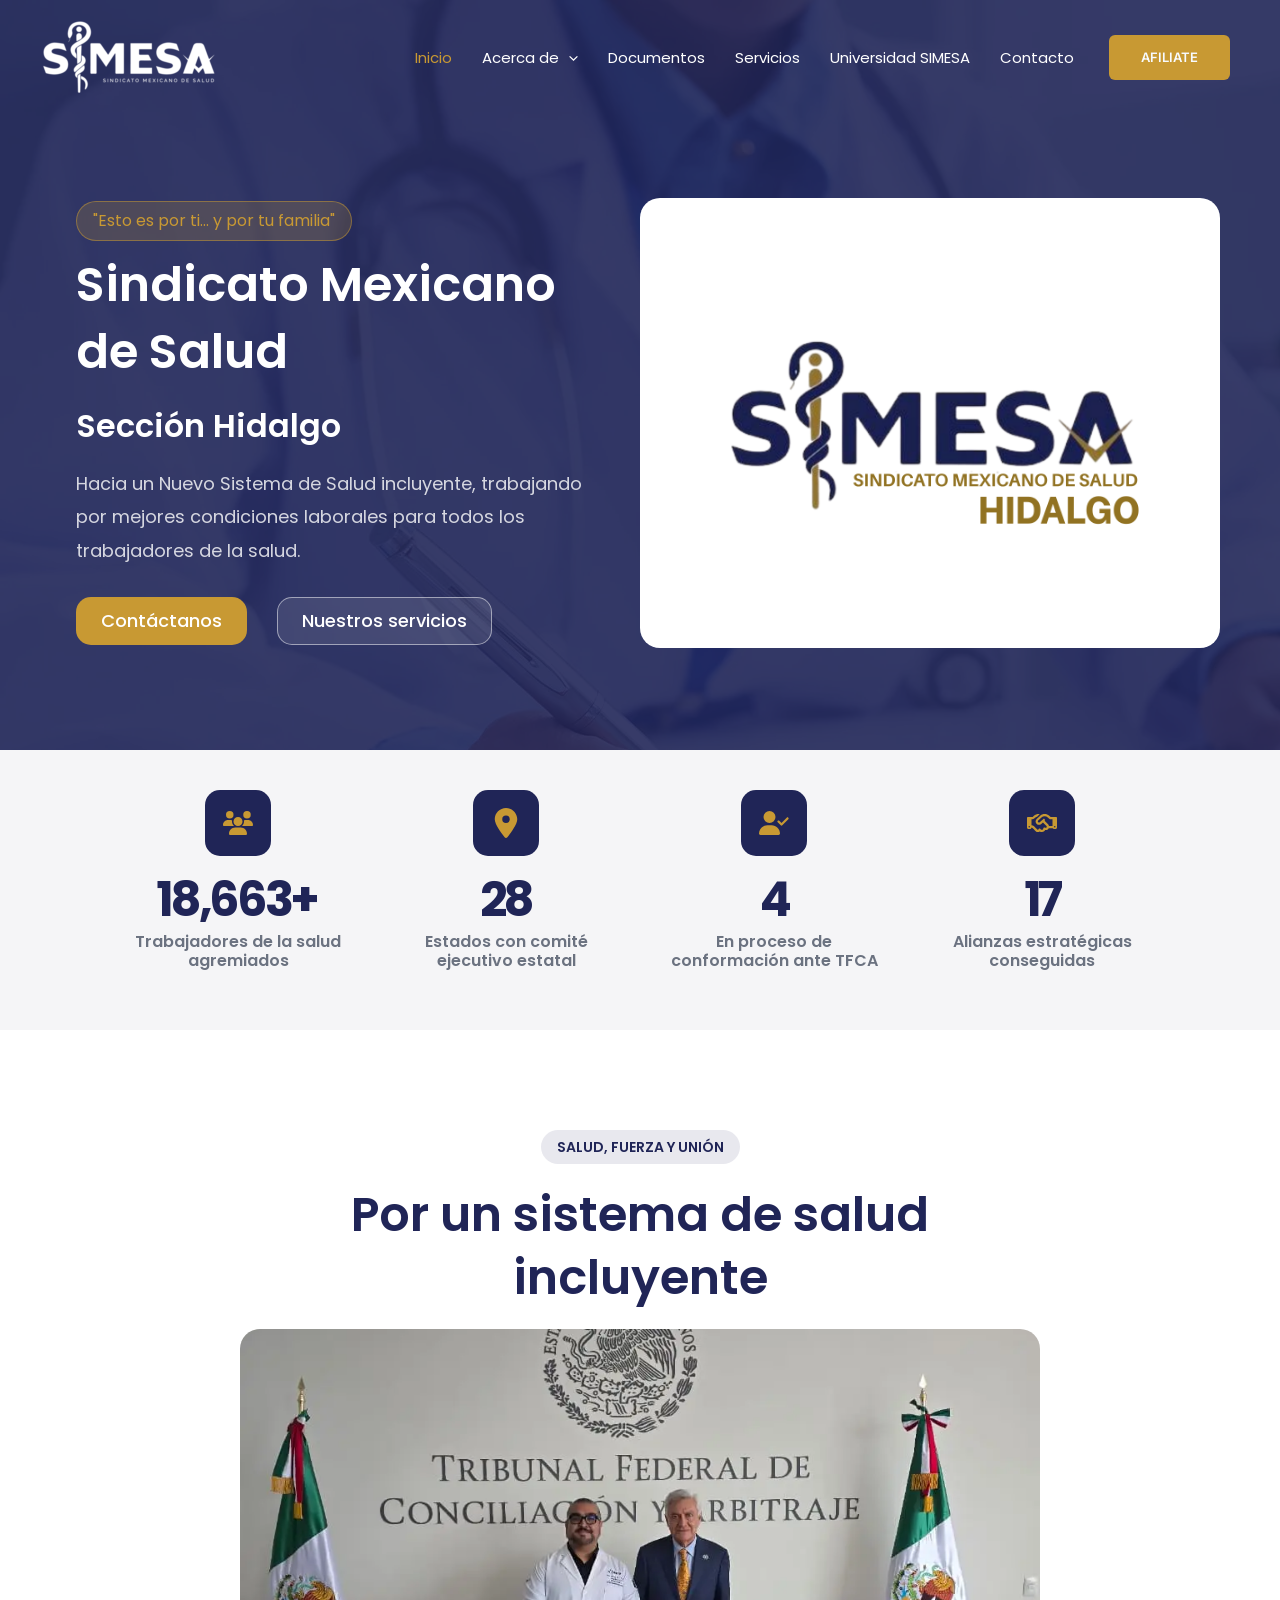
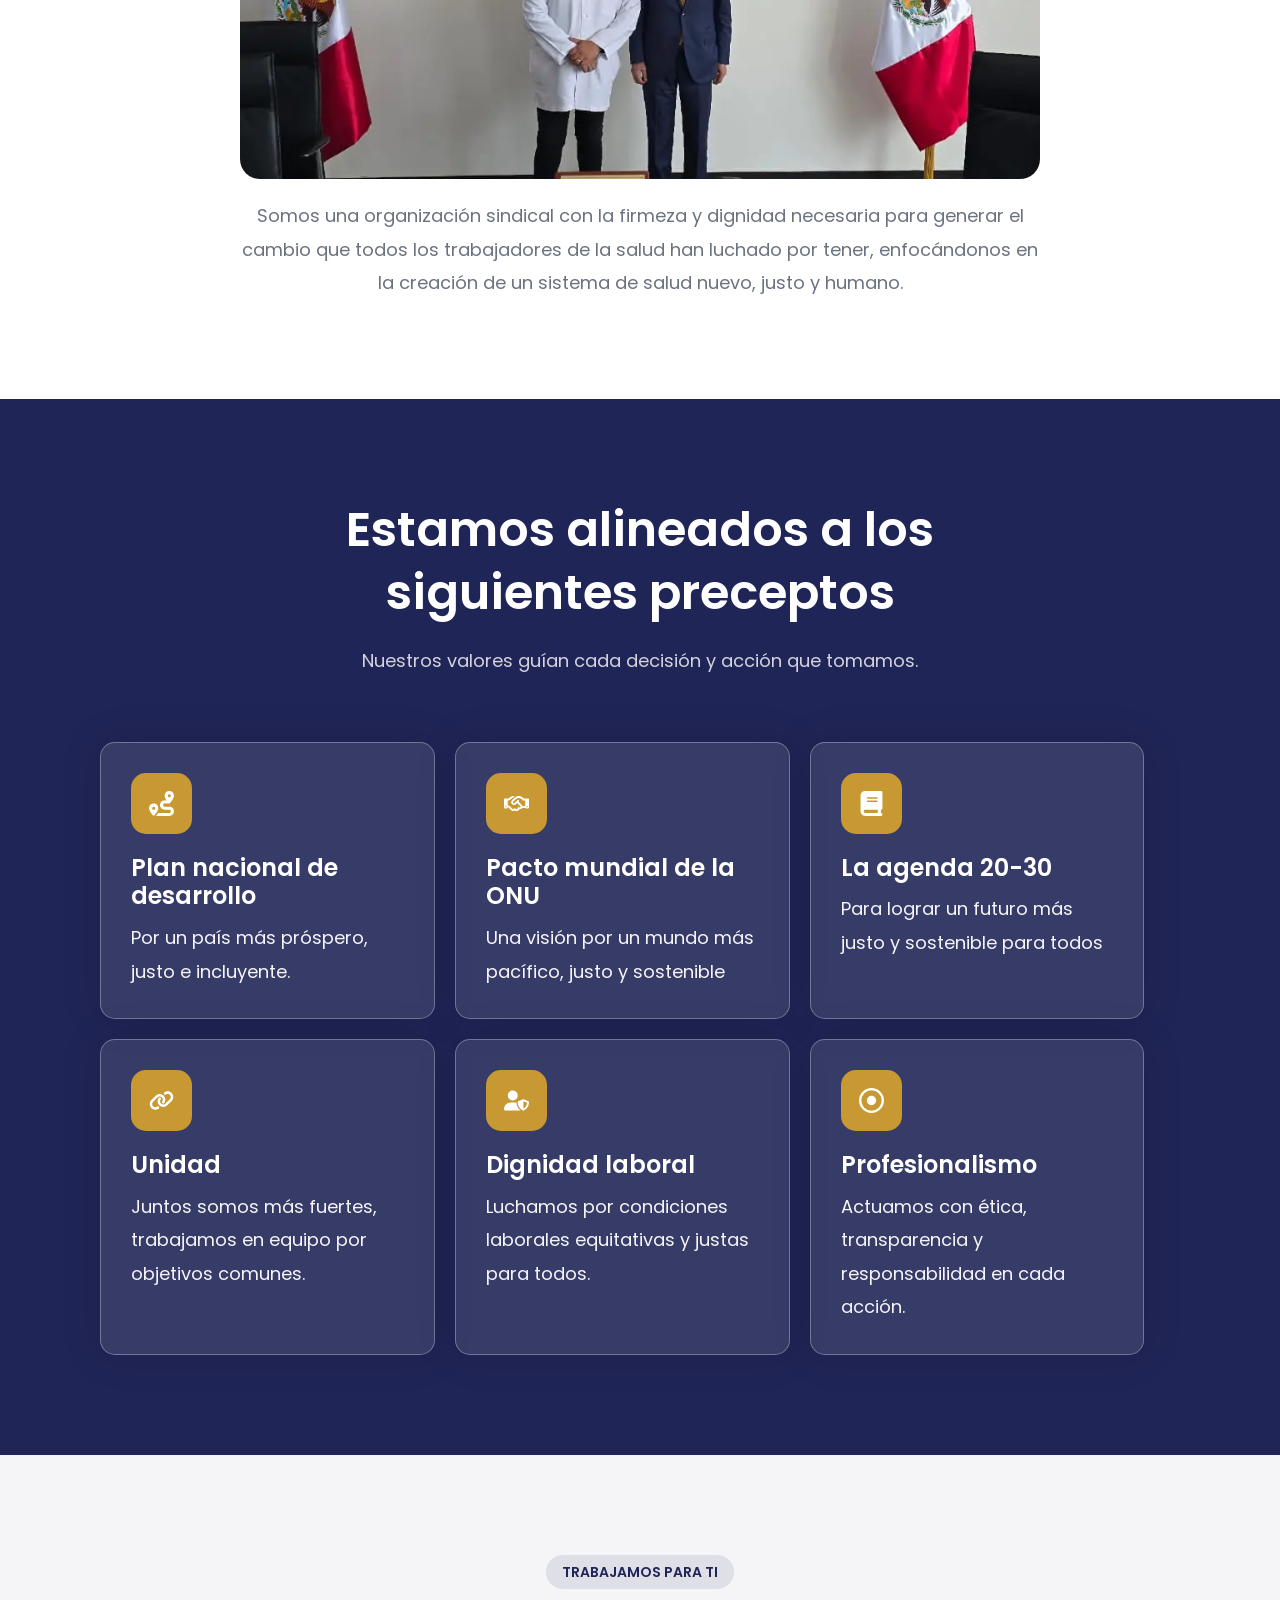
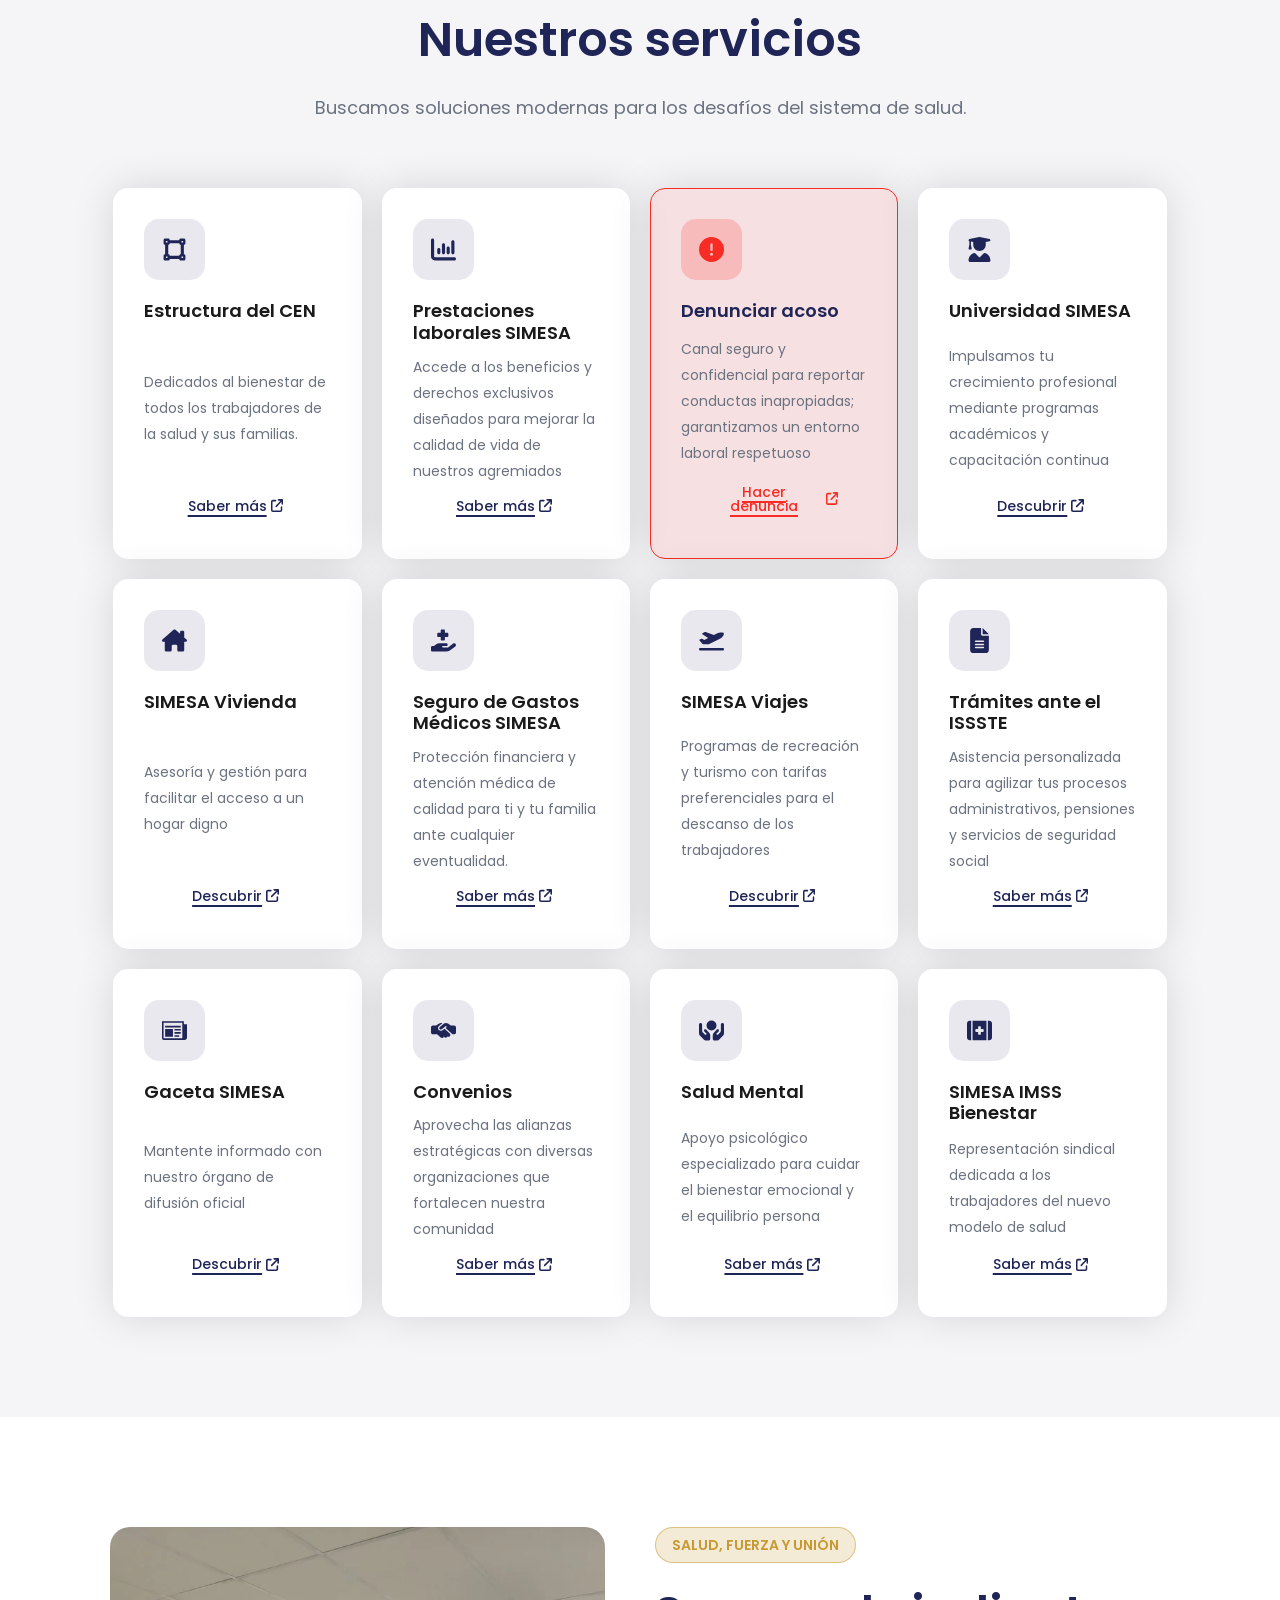
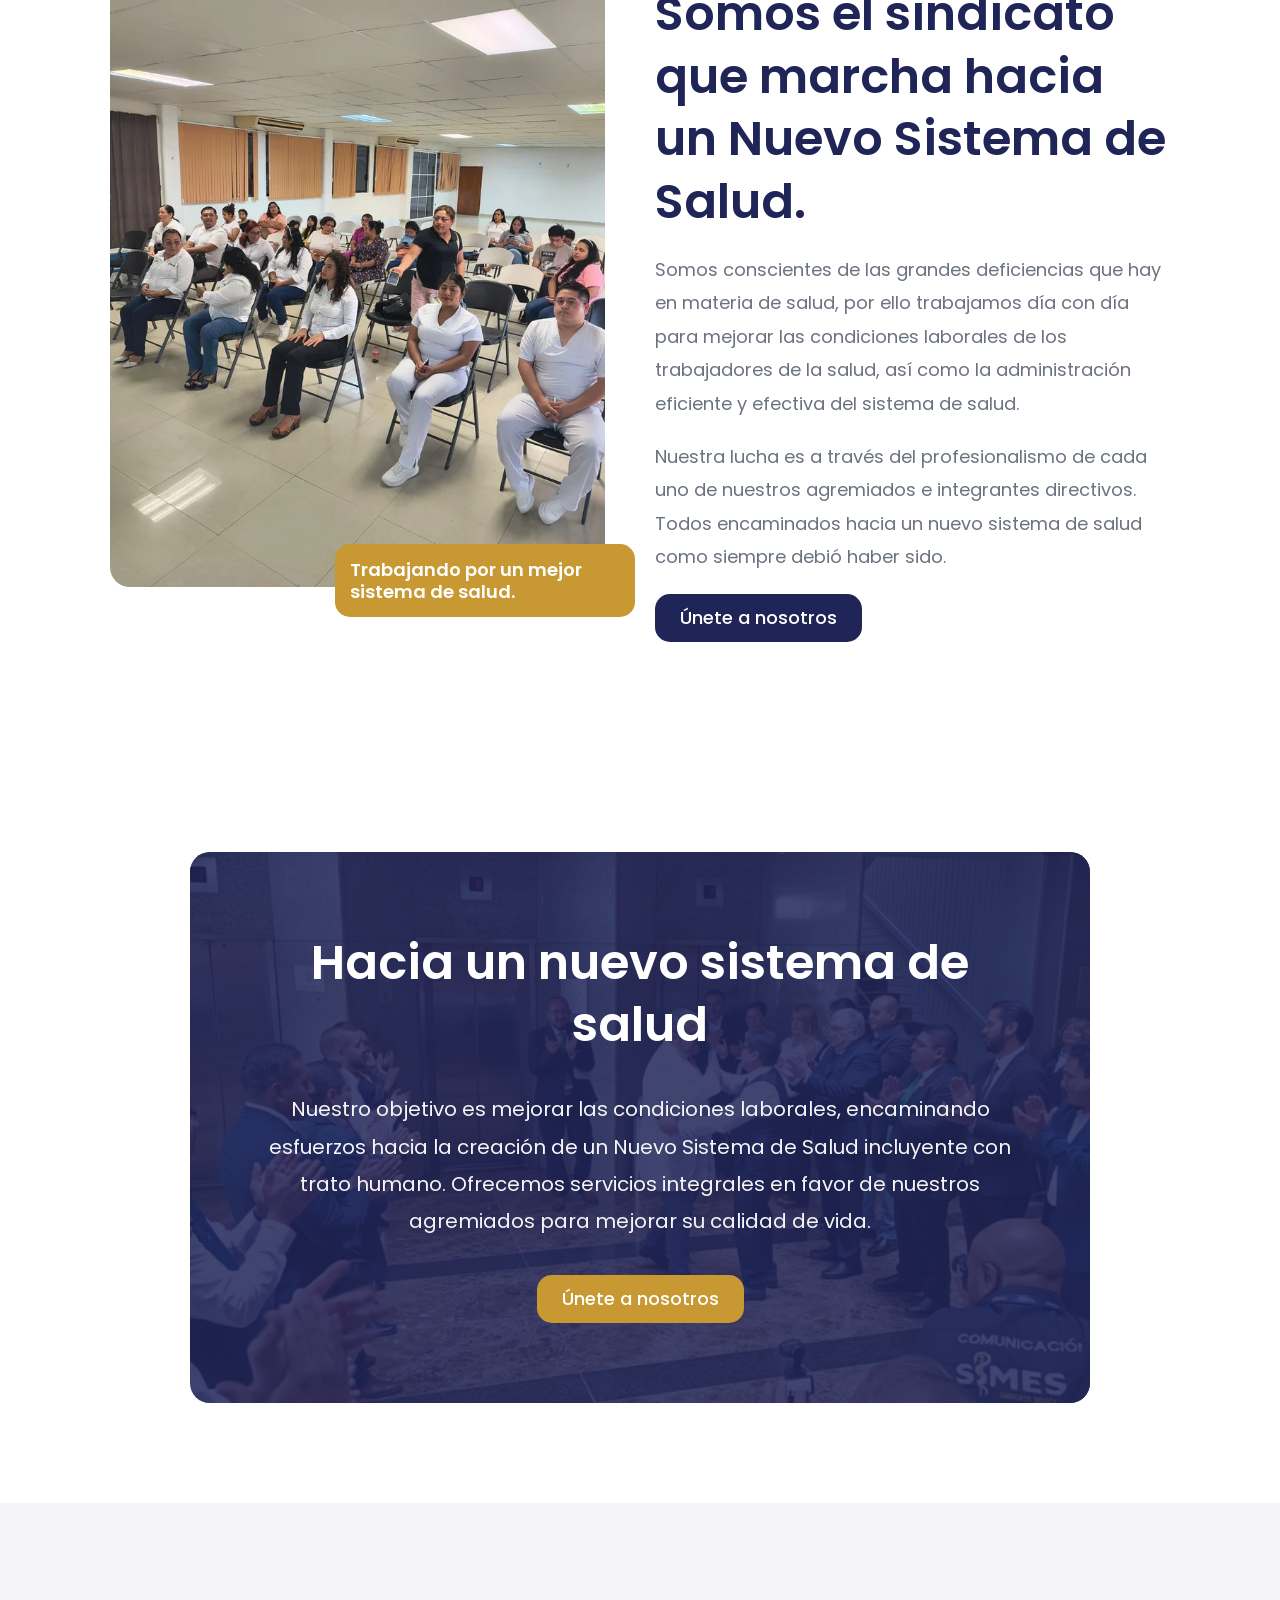
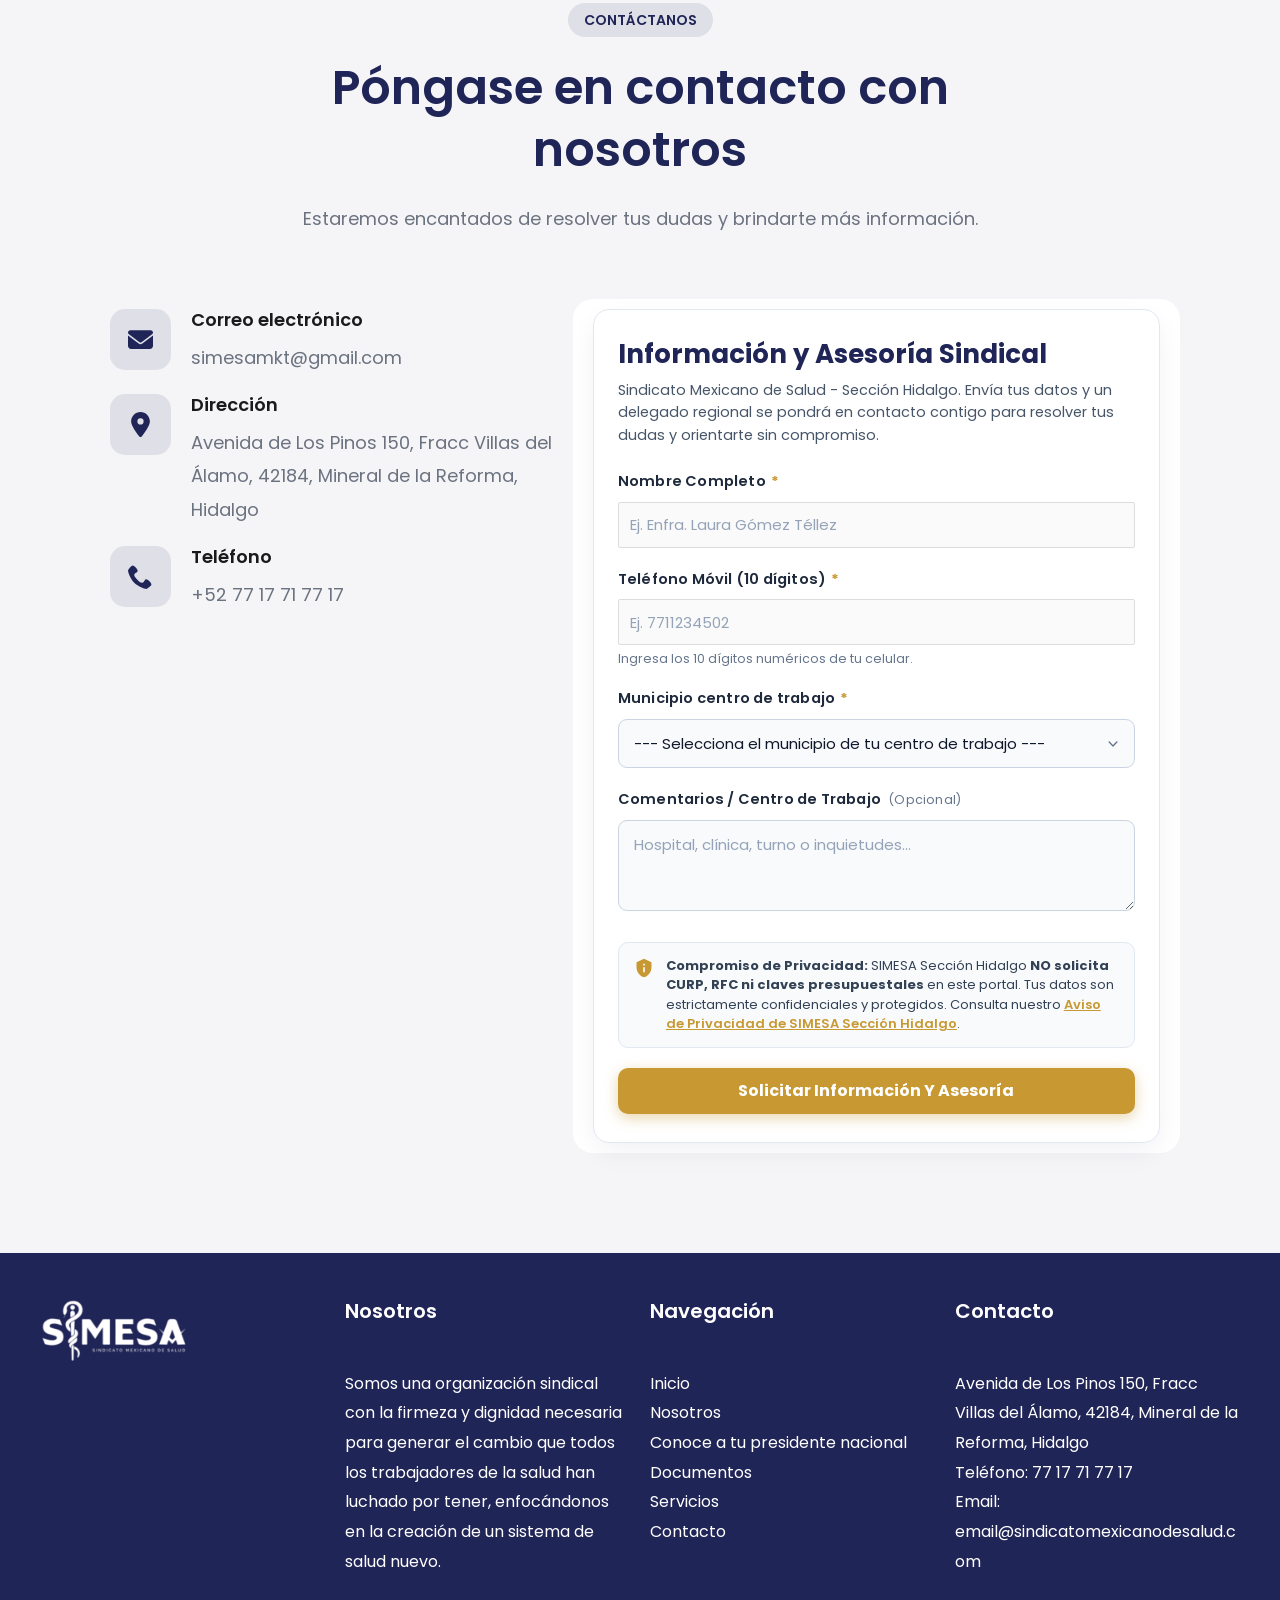
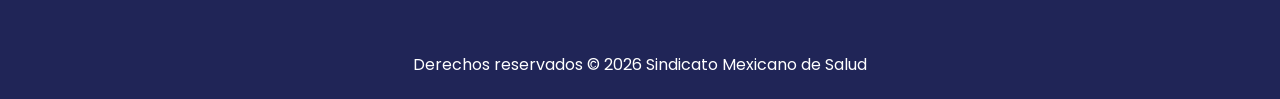
==== commit a17d9b1d: "fix(api): point endpoint to https://afiliacion.simesahidalgo.org.mx" ====
--- a/index.html
+++ b/index.html
@@ -2489,15 +2489,12 @@
         return;
       }
 
-      // Detección de base URL según directiva (local vs prod)
-      let apiBaseUrl = 'https://simesahidalgo.org';
+      // Detección de base URL de la API
+      let apiBaseUrl = 'https://afiliacion.simesahidalgo.org.mx';
       if (typeof window.SIMESA_API_BASE_URL !== 'undefined' && window.SIMESA_API_BASE_URL) {
         apiBaseUrl = window.SIMESA_API_BASE_URL;
-      } else {
-        const host = window.location.hostname;
-        if (['localhost', '127.0.0.1', ''].includes(host) || window.location.protocol === 'file:') {
-          apiBaseUrl = 'http://127.0.0.1:8000';
-        }
+      } else if (window.USE_LOCAL_API) {
+        apiBaseUrl = 'http://127.0.0.1:8000';
       }
 
       const endpoint = apiBaseUrl.replace(/\/+$/, '') + '/api/v1/captacion/registro/';
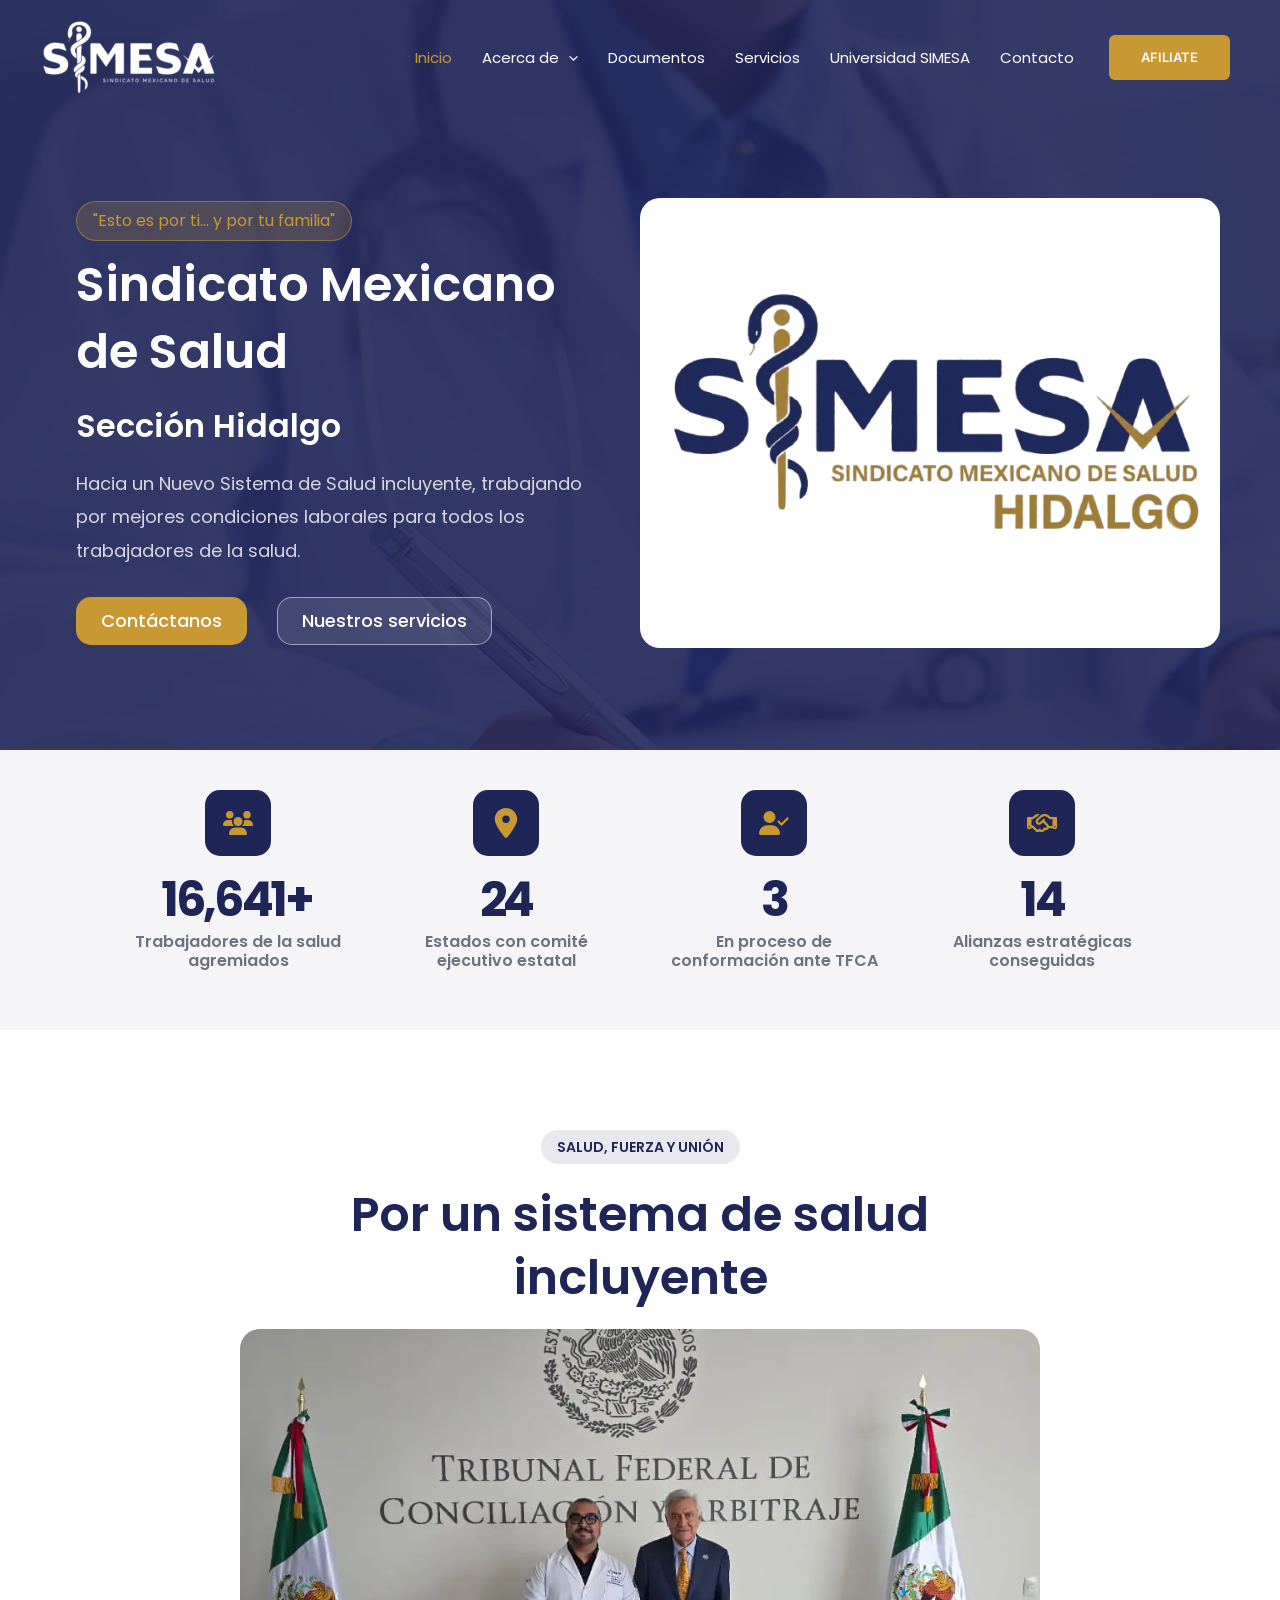
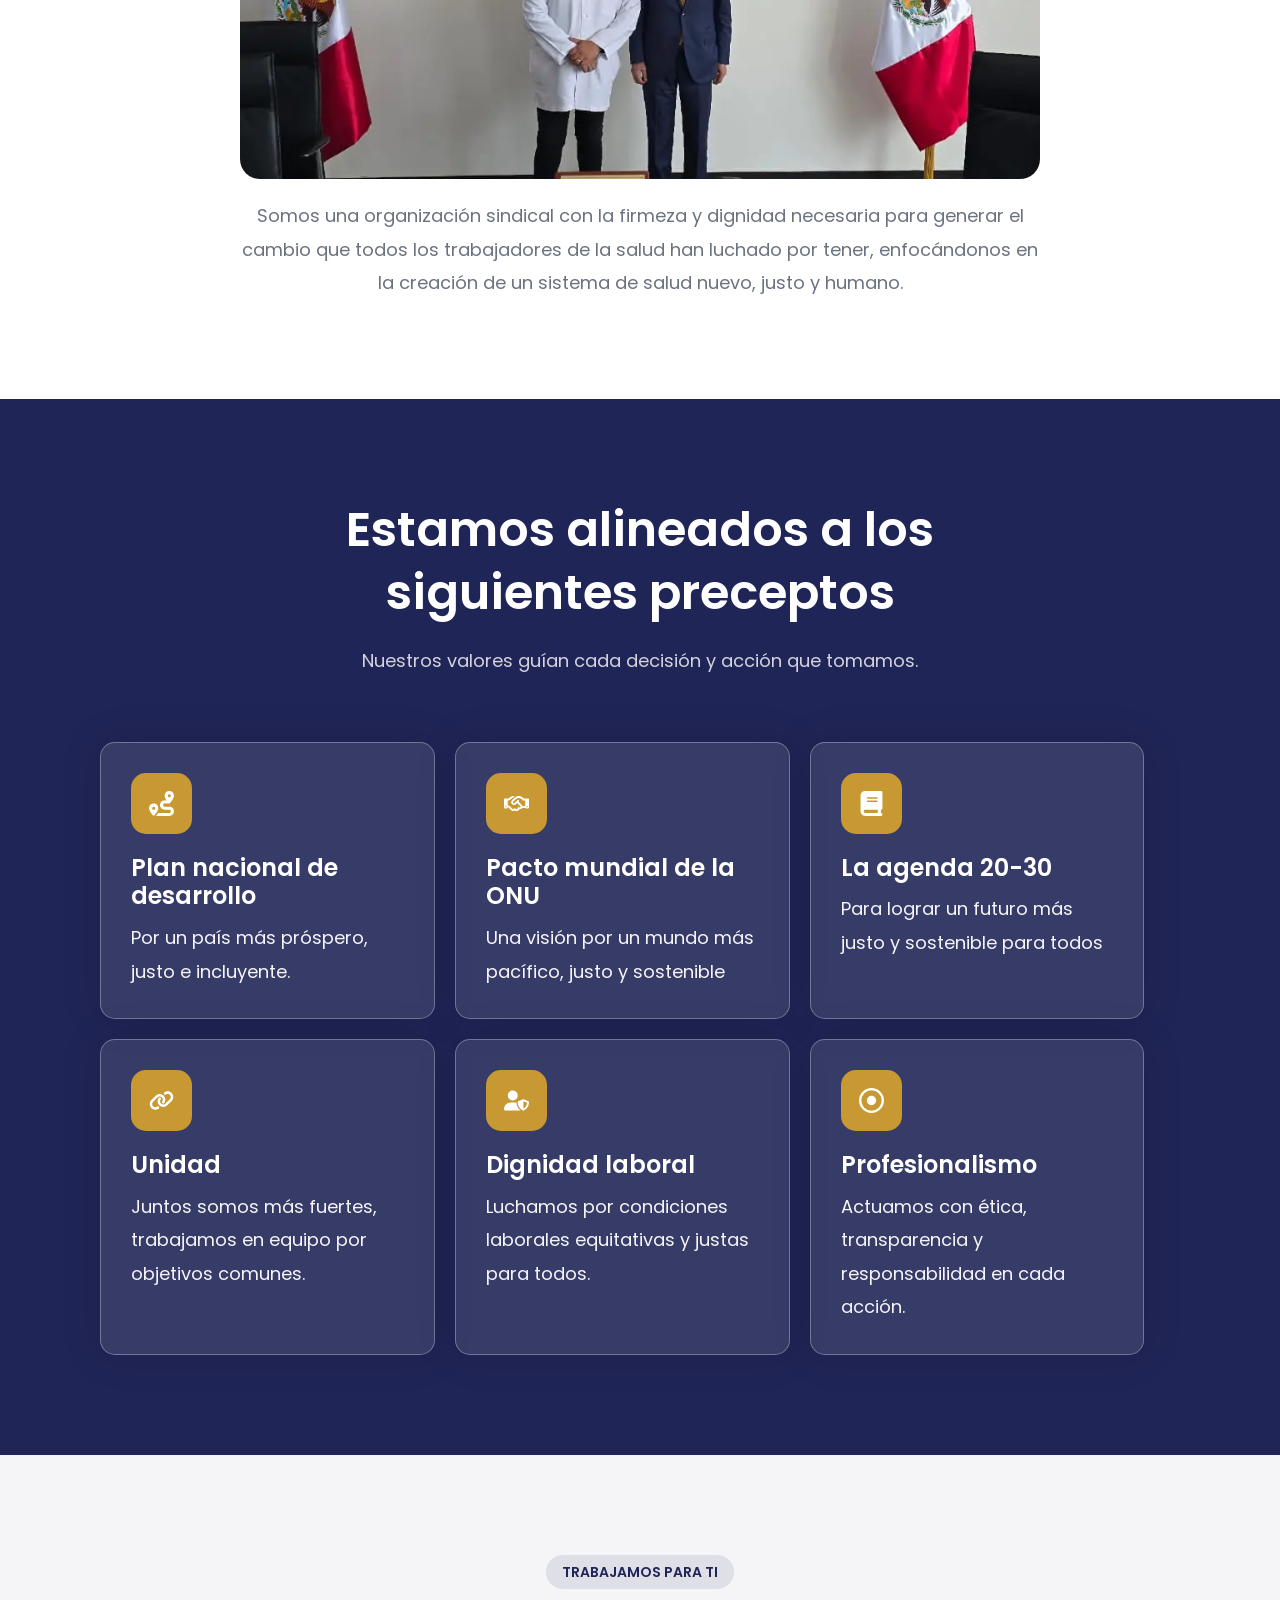
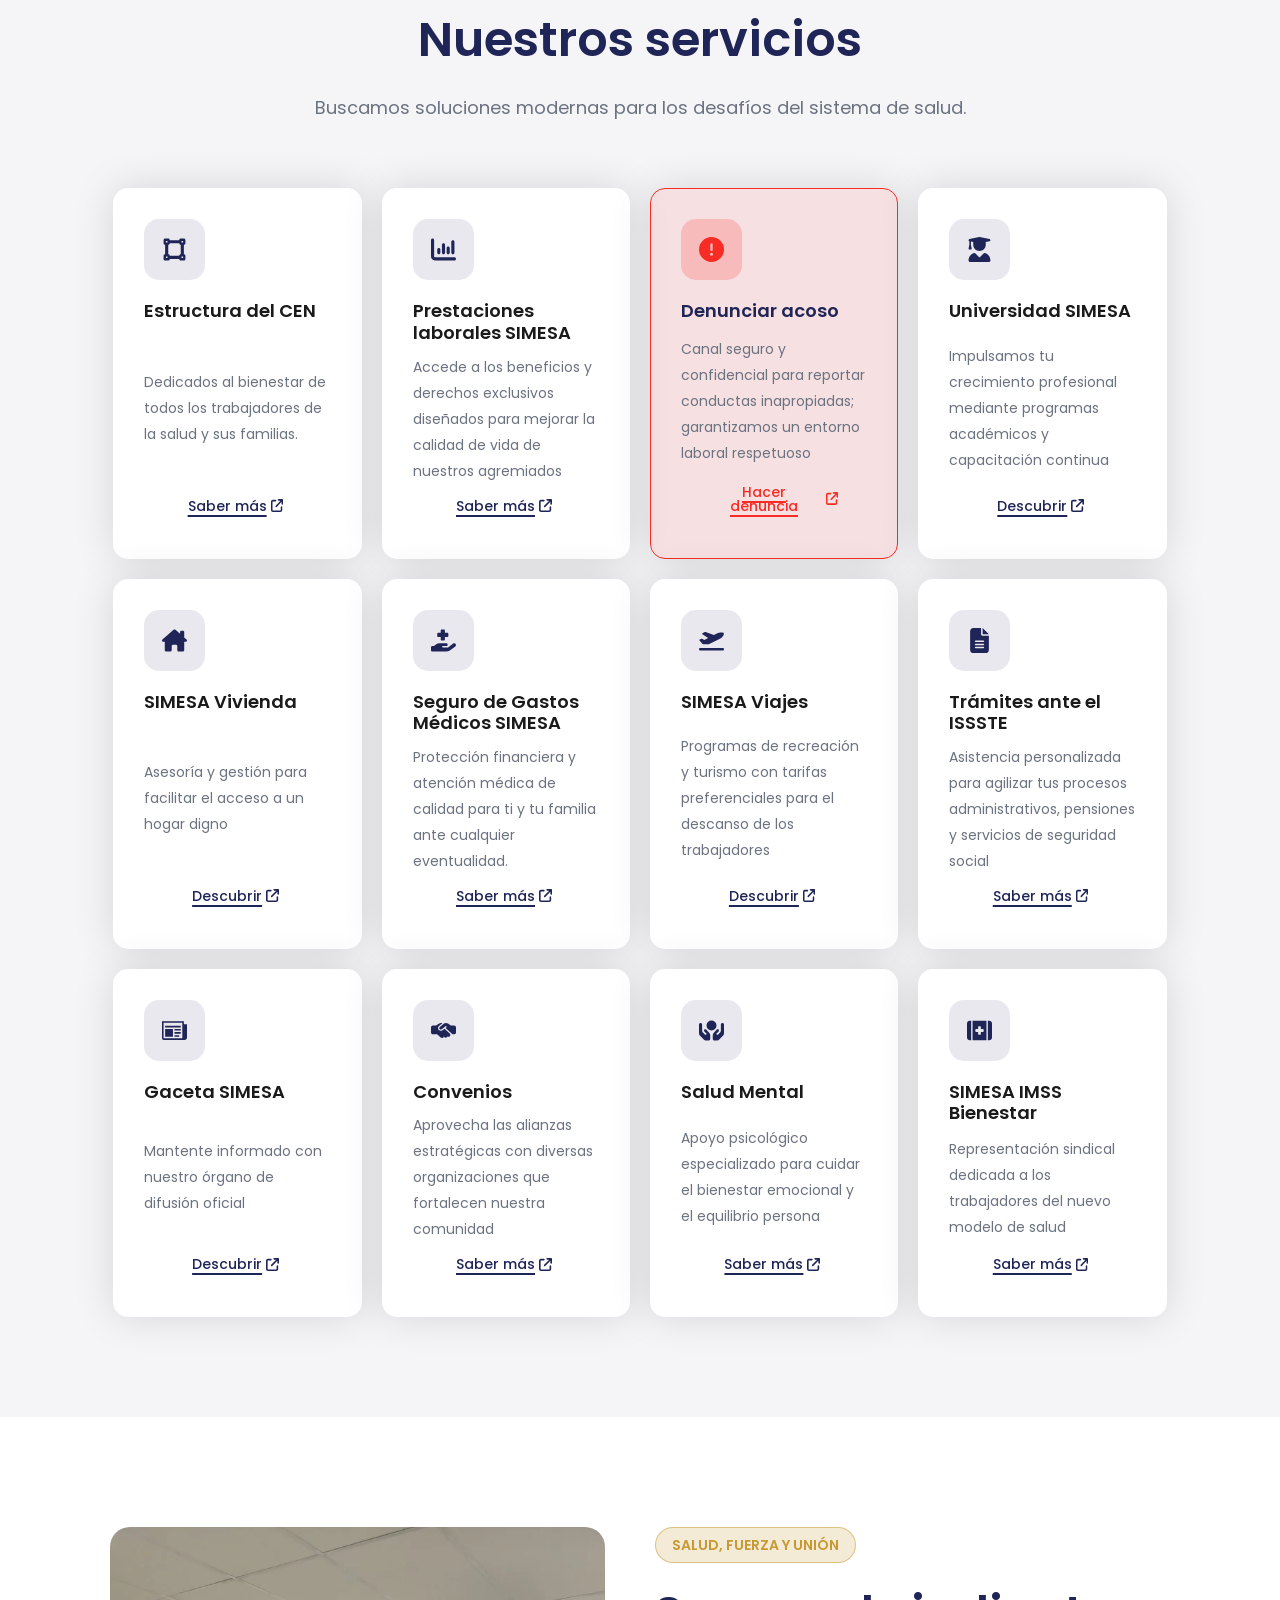
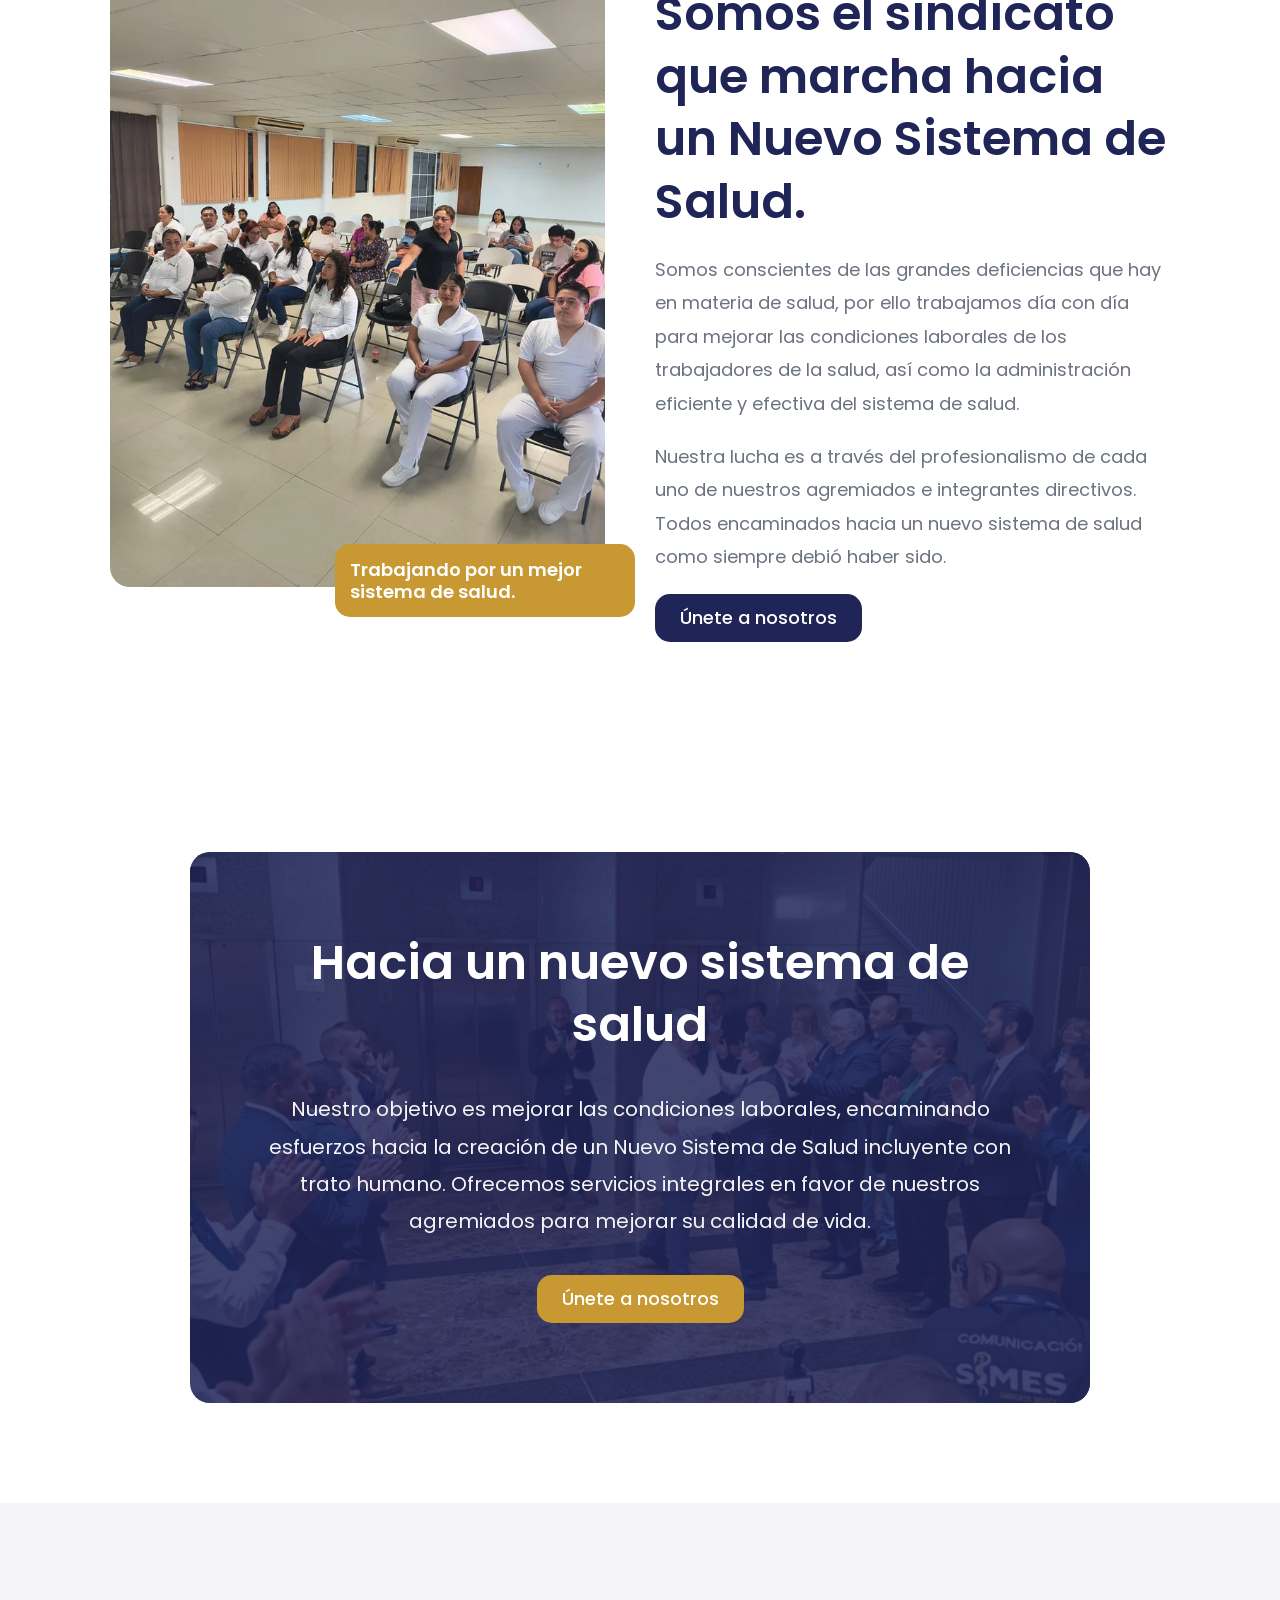
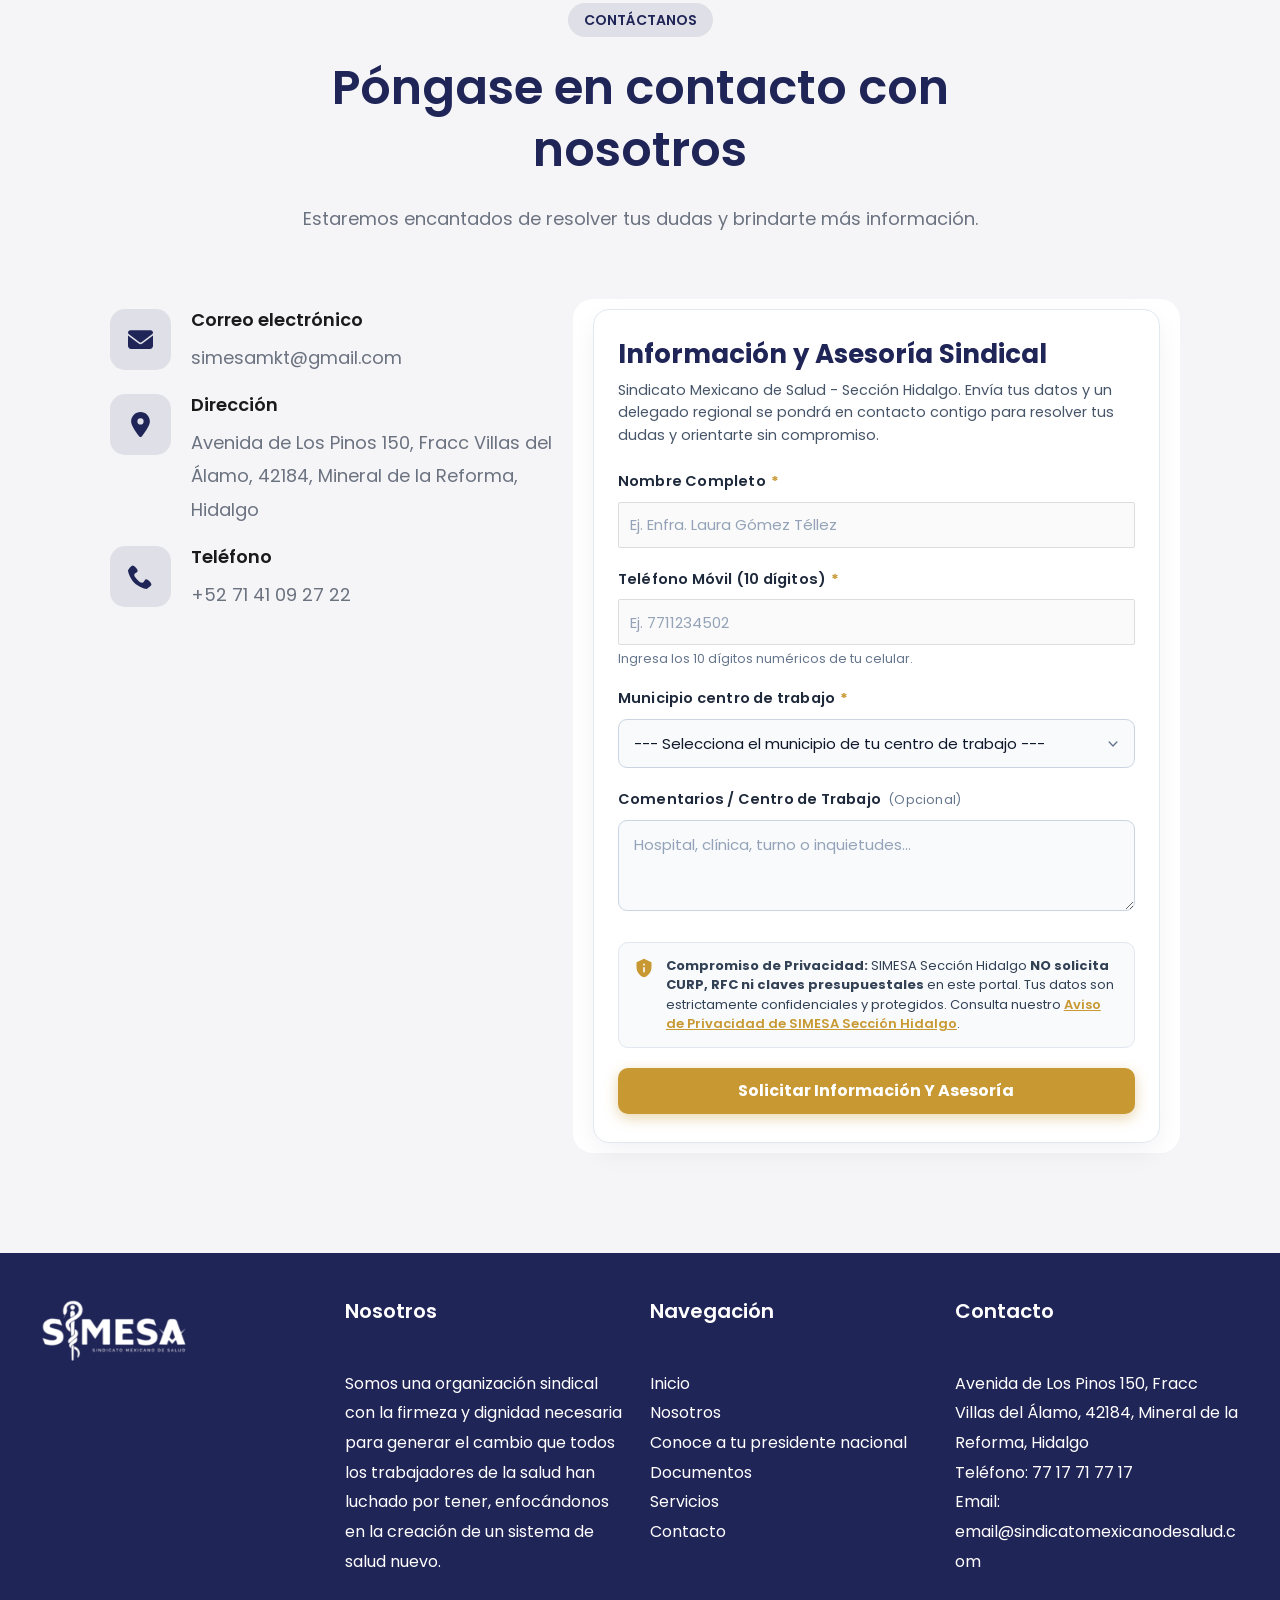
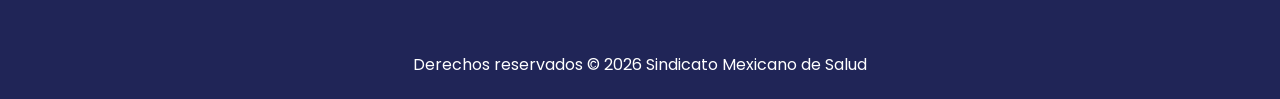
==== commit 29e3282c: "docs: update privacy notice text with approved version" ====
--- a/index.html
+++ b/index.html
@@ -1608,7 +1608,7 @@
             </div>
 <div class="ee-iconbox-content">
       <h4 class="ee-iconbox-title bde-h3" >Correo electrónico</h4>
-        <div class="ee-iconbox-text" ><a href="/cdn-cgi/l/email-protection" class="__cf_email__" data-cfemail="acdfc5c1c9dfcdc1c7d8eccbc1cdc5c082cfc3c1">contacto@simesahidalgo.org.mx</a></div>
+        <div class="ee-iconbox-text" ><a href="/cdn-cgi/l/email-protection" class="__cf_email__" data-cfemail="acdfc5c1c9dfcdc1c7d8eccbc1cdc5c082cfc3c1">simesa.hgo@gmail.com</a></div>
     </div>
 </div><div class="bde-icon-box-51-294 bde-icon-box">
             <div class="ee-iconbox-icon breakdance-icon-atom" >
@@ -1626,7 +1626,7 @@
             </div>
 <div class="ee-iconbox-content">
       <h4 class="ee-iconbox-title bde-h3" >Teléfono</h4>
-        <div class="ee-iconbox-text" >+52 77 17 71 77 17​</div>
+        <div class="ee-iconbox-text" >+52 71 41 09 27 22​</div>
     </div>
 
 </div>
@@ -2275,17 +2275,20 @@
     <button type="button" class="simesa-modal-close-icon" id="simesa-btn-close-privacy-x" aria-label="Cerrar modal">&times;</button>
     <h3 class="simesa-modal-title" id="simesa-privacy-title">Aviso de Privacidad</h3>
     <div class="simesa-privacy-content">
-      <h4>Sindicato Mexicano de Salud (SIMESA) - Sección Hidalgo</h4>
-      <p><strong>Responsable del tratamiento de datos:</strong> SIMESA Sección Hidalgo, con domicilio en Avenida de Los Pinos 150, Fraccionamiento Villas del Álamo, C.P. 42184, Mineral de la Reforma, Hidalgo.</p>
+      <p>El Sindicato Mexicano de Salud (SIMESA), a través de su representación en Hidalgo, con domicilio en Avenida de Los Pinos 150, Fraccionamiento Villas del Álamo, C.P. 42184, Mineral de la Reforma, Hidalgo, es responsable del tratamiento de los datos personales proporcionados mediante este formulario.</p>
       
-      <h4>Finalidad del tratamiento:</h4>
-      <p>Los datos recabados en este formulario (Nombre Completo, Teléfono Móvil, Municipio de Adscripción/Residencia y Comentarios) serán utilizados única y exclusivamente con la finalidad de establecer contacto directo por parte de un delegado regional de SIMESA, brindar orientación sobre derechos y prestaciones laborales, e iniciar el trámite voluntario de pre-afiliación sindical.</p>
-
-      <h4>Protección de datos y exclusiones:</h4>
-      <p>En estricto apego a los principios de proporcionalidad y licitud, SIMESA Sección Hidalgo <strong>NO solicita en este medio digital: CURP, RFC, claves presupuestales, datos bancarios ni información patrimonial</strong>.</p>
-
-      <h4>Derechos ARCO:</h4>
-      <p>Puedes ejercer tus derechos de Acceso, Rectificación, Cancelación u Oposición de tus datos enviando un correo a <a href="mailto:contacto@simesahidalgo.org.mx" style="color:#c89933; text-decoration:underline;">contacto@simesahidalgo.org.mx</a> o llamando al teléfono <strong>77 17 71 77 17</strong>.</p>
+      <h4>Finalidad del tratamiento</h4>
+      <p>Los datos recabados (nombre completo, teléfono móvil, municipio de adscripción o residencia y comentarios) serán utilizados exclusivamente para atender solicitudes de información, establecer contacto mediante personal sindical autorizado, brindar orientación sobre derechos laborales y prestaciones y, únicamente cuando la persona interesada lo solicite, proporcionar información para iniciar un trámite voluntario de afiliación sindical.</p>
+
+      <h4>Confidencialidad y protección de datos</h4>
+      <p>Los datos personales serán tratados de manera confidencial, con medidas de seguridad administrativas, técnicas y físicas apropiadas, y únicamente por personal autorizado para atender la solicitud.</p>
+      <p>Este formulario no requiere información patrimonial. Se recomienda no incluir datos sensibles de terceros ni información confidencial en el apartado de comentarios.</p>
+
+      <h4>Derechos ARCO</h4>
+      <p>Podrás solicitar el Acceso, Rectificación, Cancelación u Oposición al tratamiento de tus datos personales, así como la revocación del consentimiento cuando proceda, mediante los mecanismos descritos en nuestro Aviso de Privacidad Integral.</p>
+      <p>Para información sobre el ejercicio de estos derechos, puedes comunicarte al teléfono <a href="tel:7141092722" style="color:#c89933; text-decoration:none; font-weight:600;">714 109 2722</a> o al correo electrónico <a href="mailto:correo@pendiente" style="color:#c89933; text-decoration:underline;">correo@pendiente</a>.</p>
+
+      <p style="margin-top:14px; font-weight:600; color:#202557; background:#f8fafc; border-left:3px solid #c89933; padding:8px 12px; border-radius:4px;">El envío de este formulario no constituye una afiliación sindical automática.</p>
     </div>
     <button type="button" class="simesa-modal-btn" id="simesa-btn-close-privacy">Cerrar Aviso</button>
   </div>
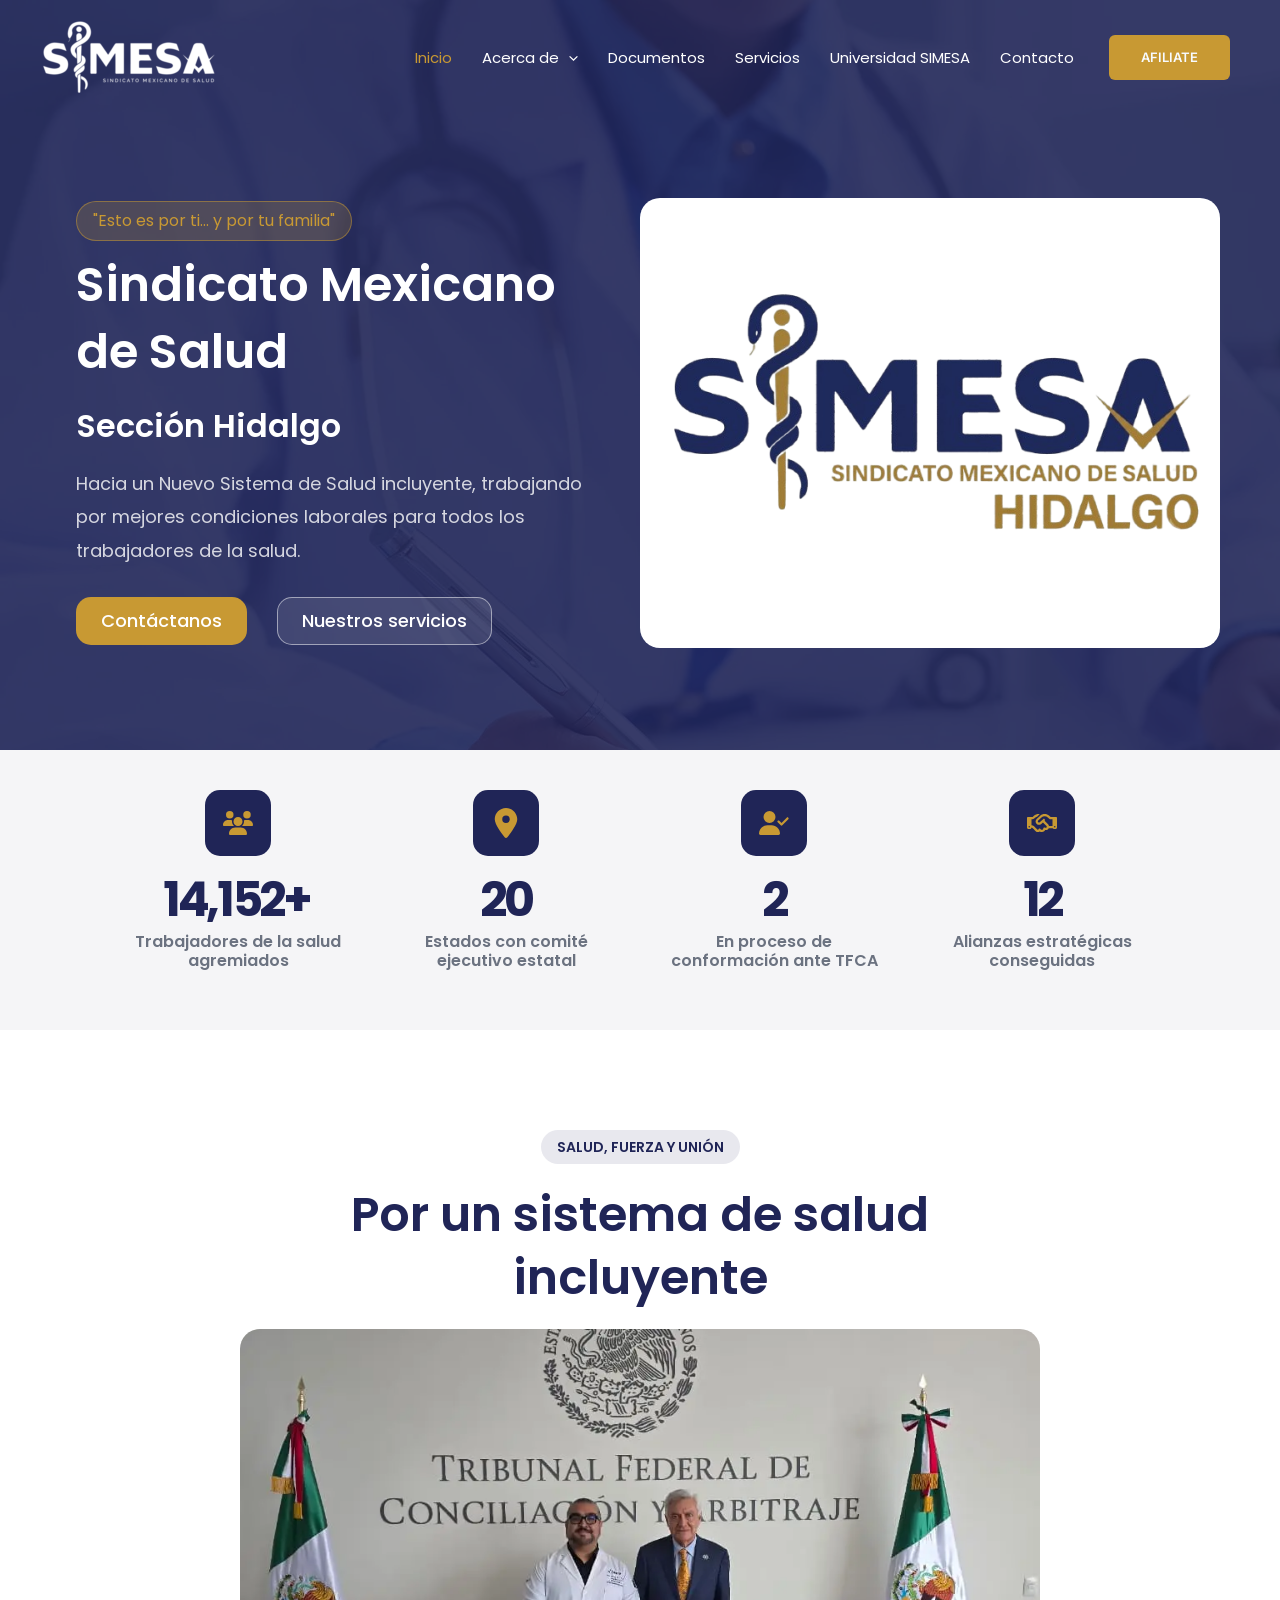
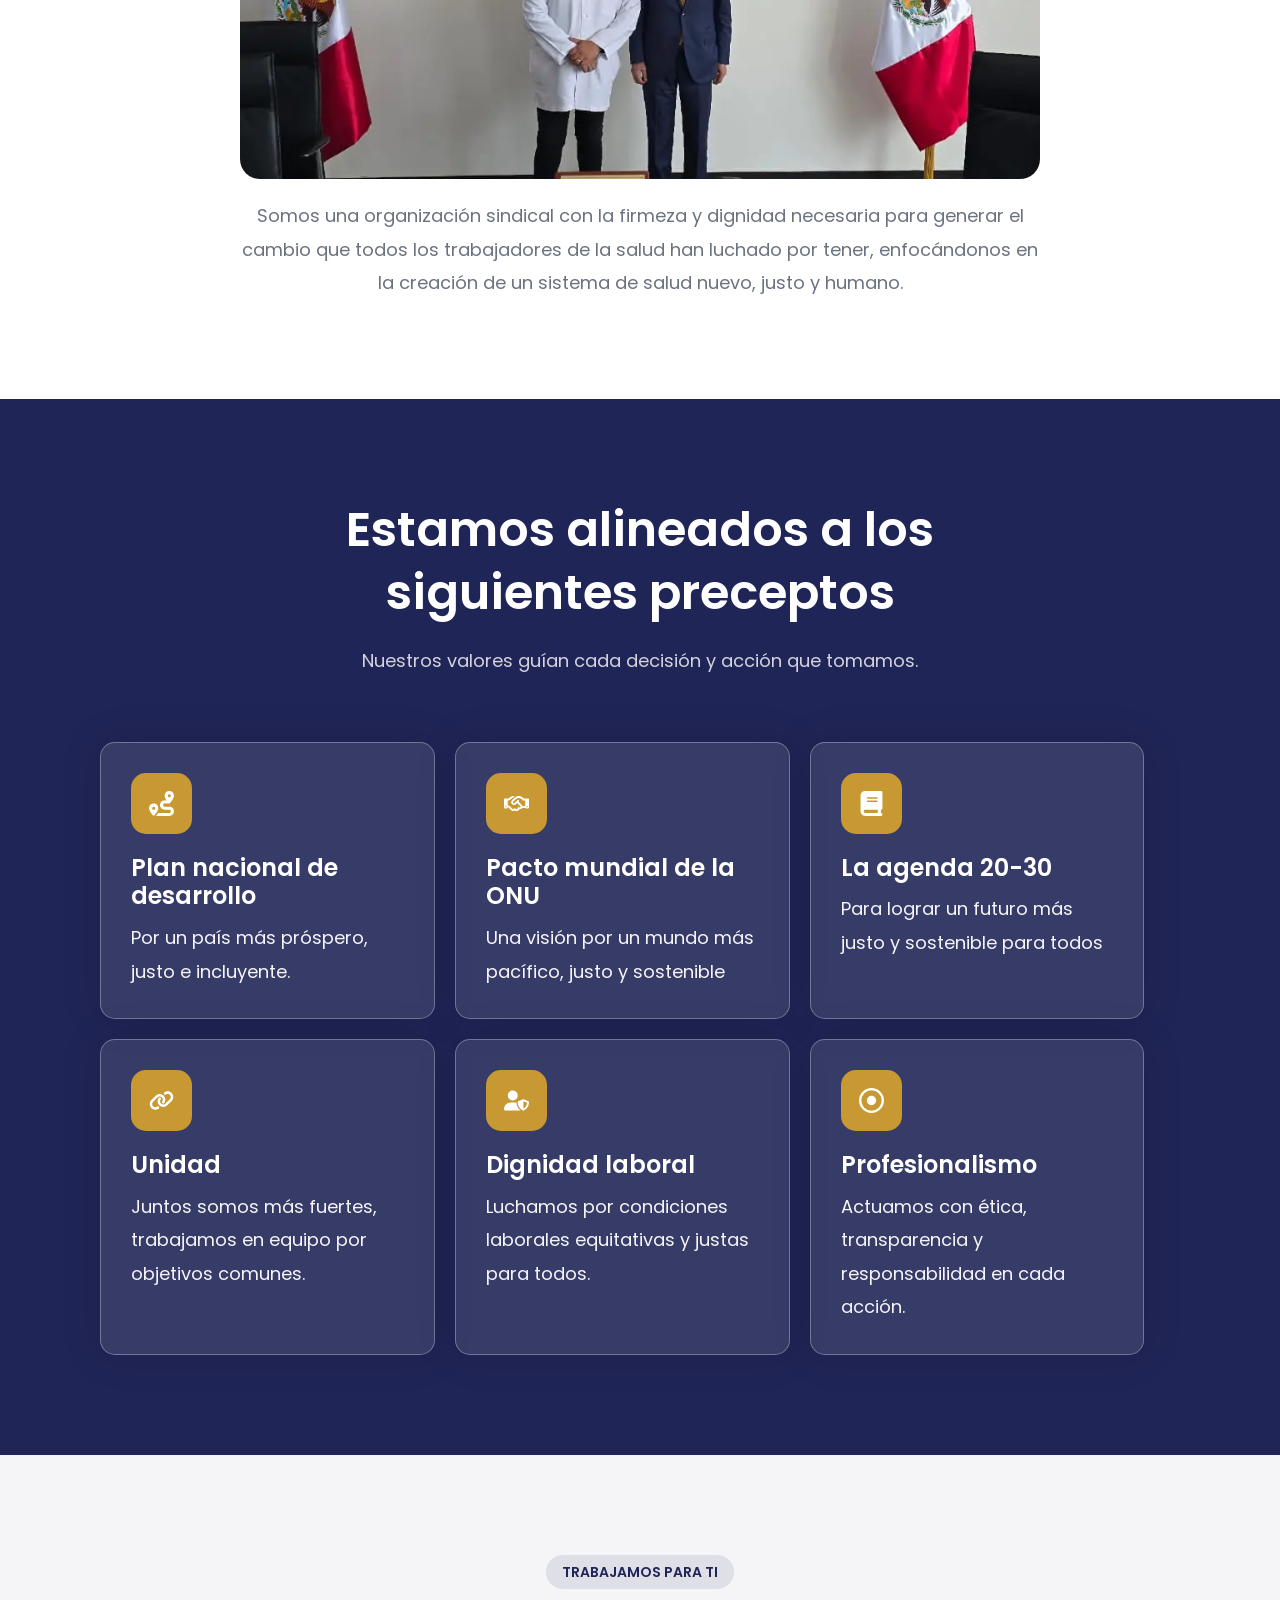
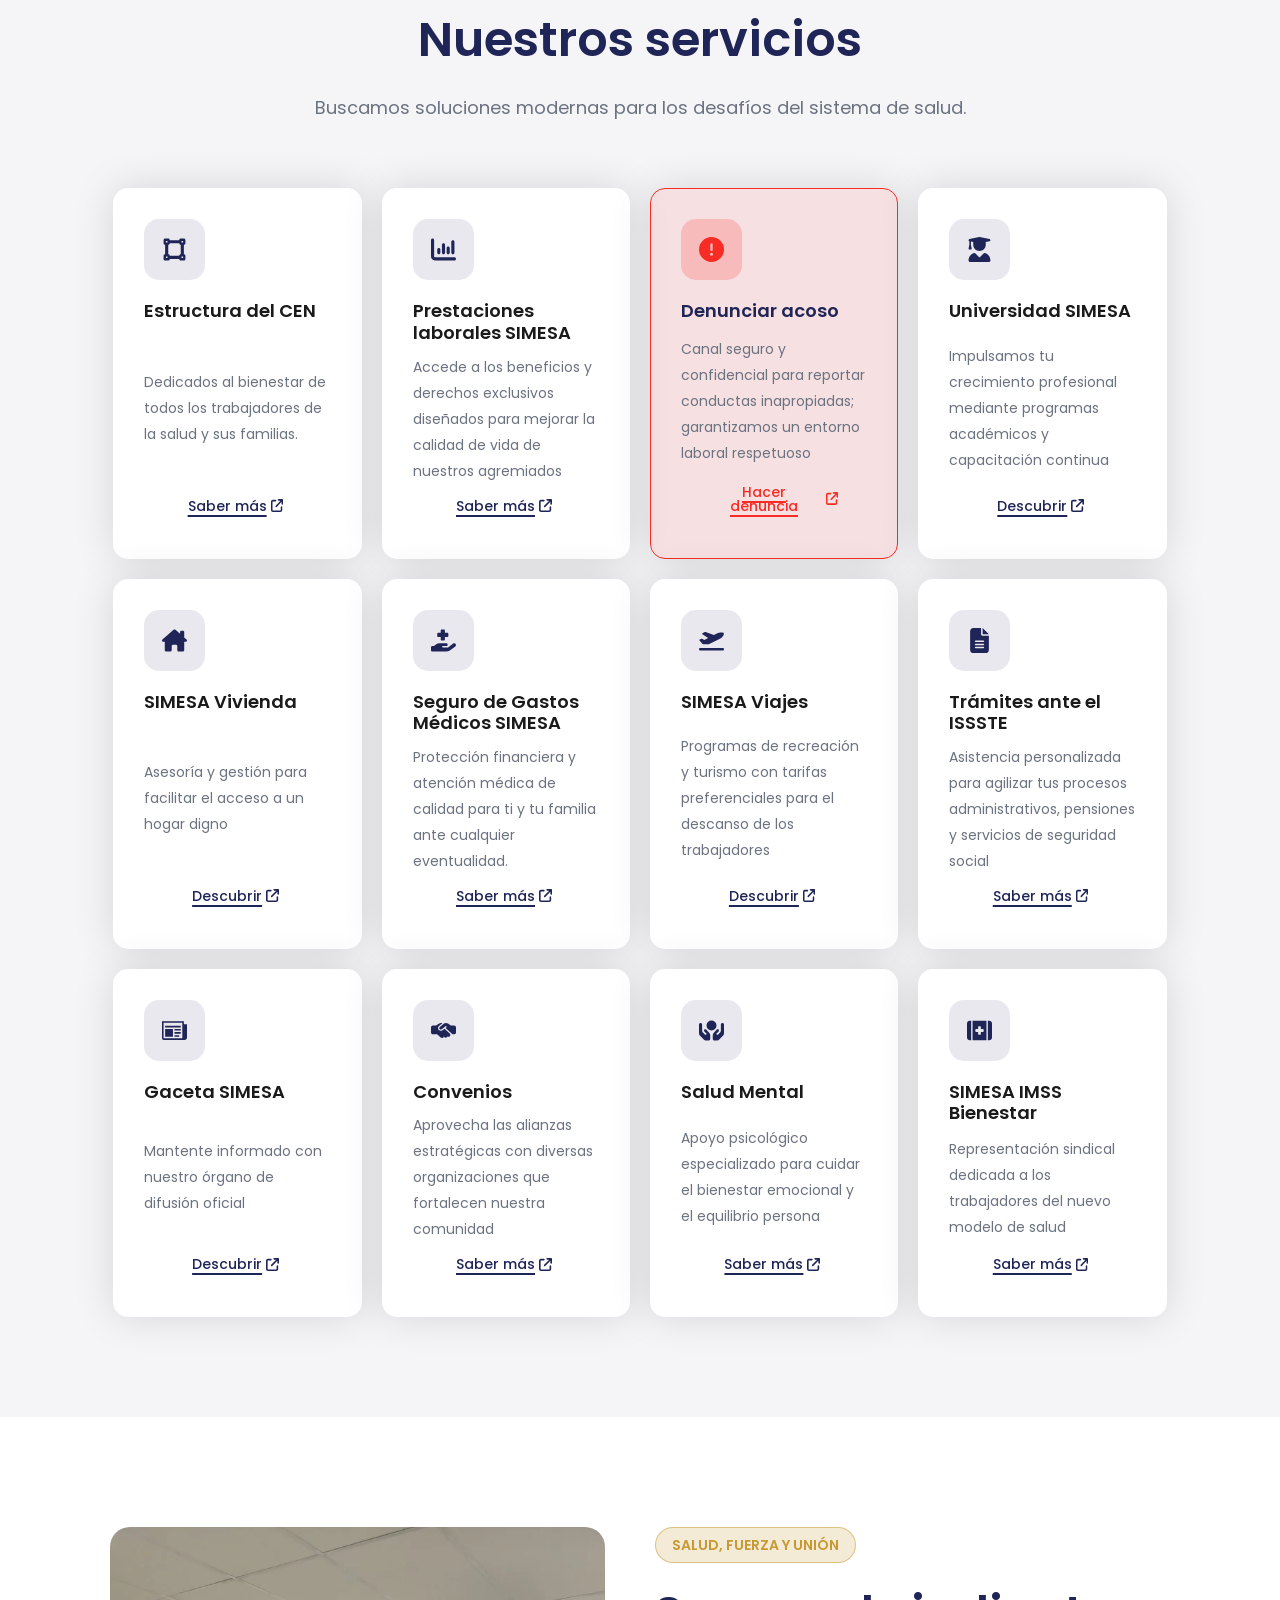
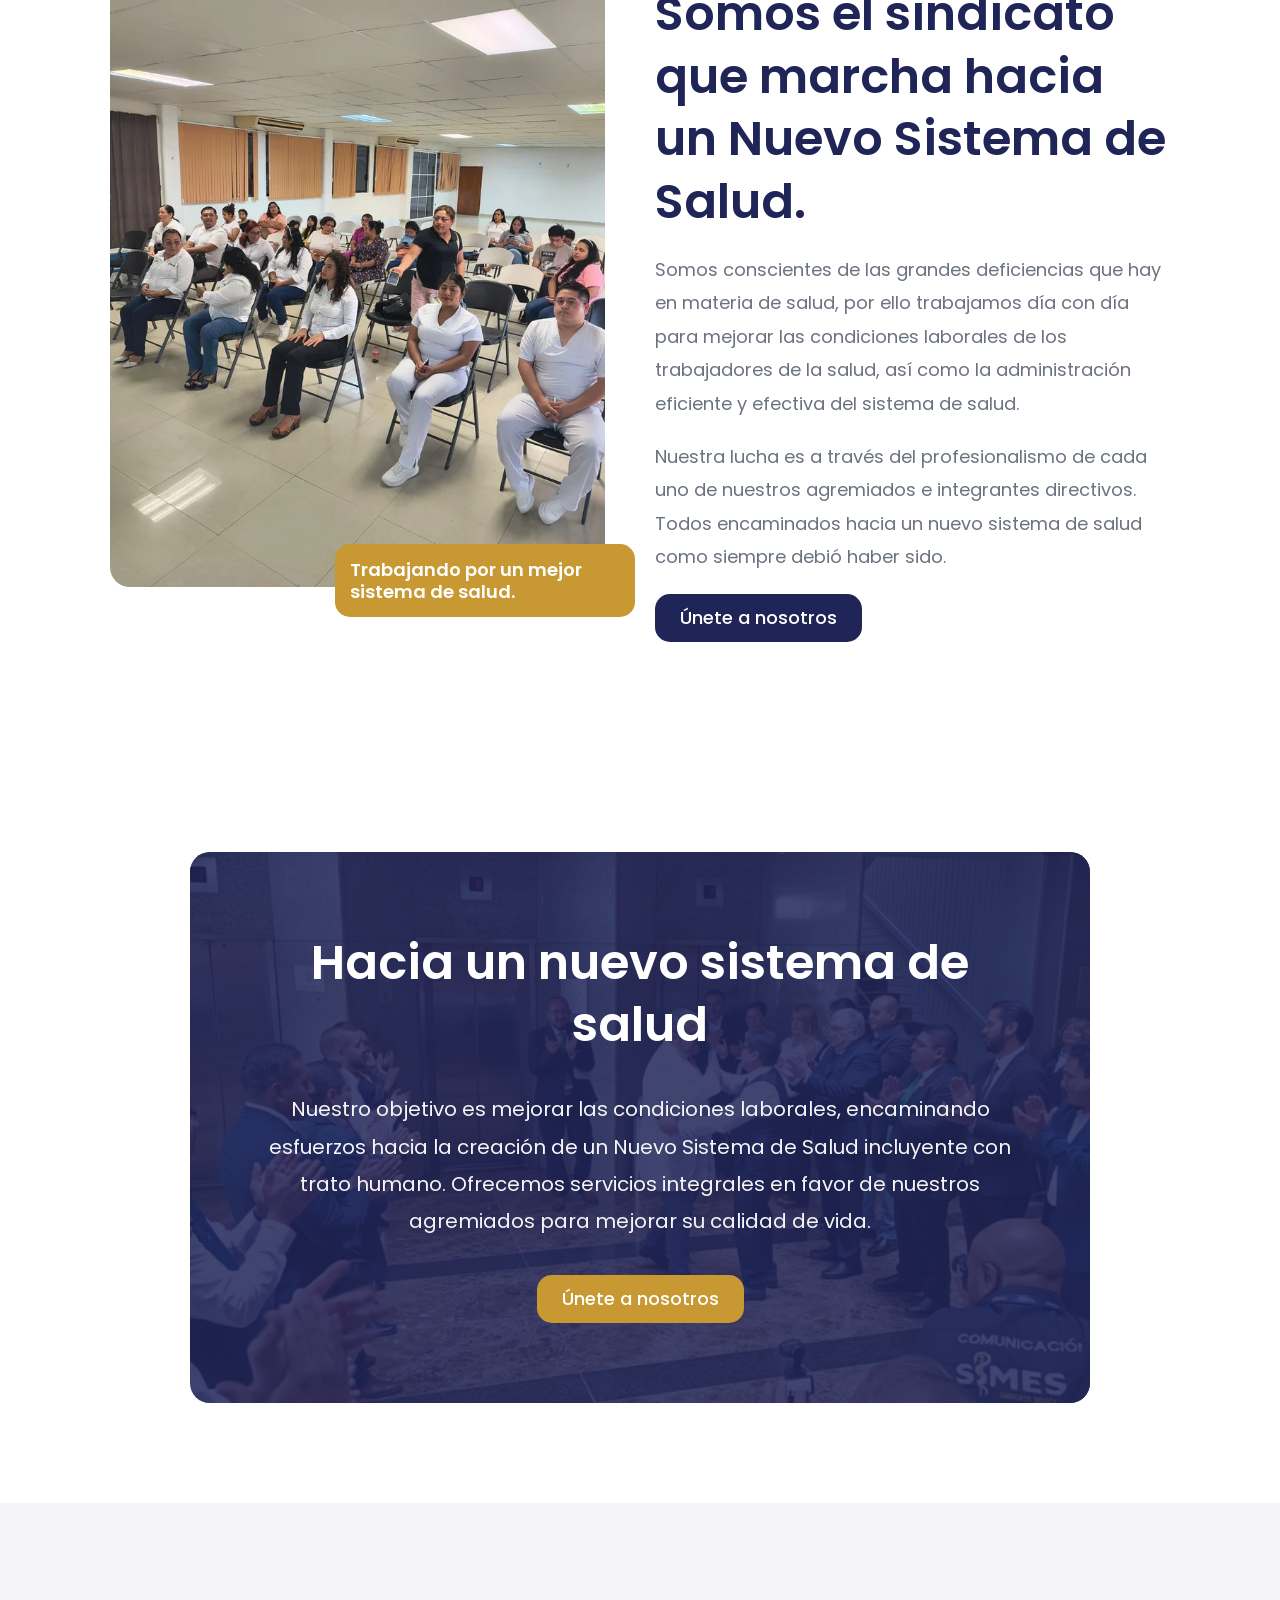
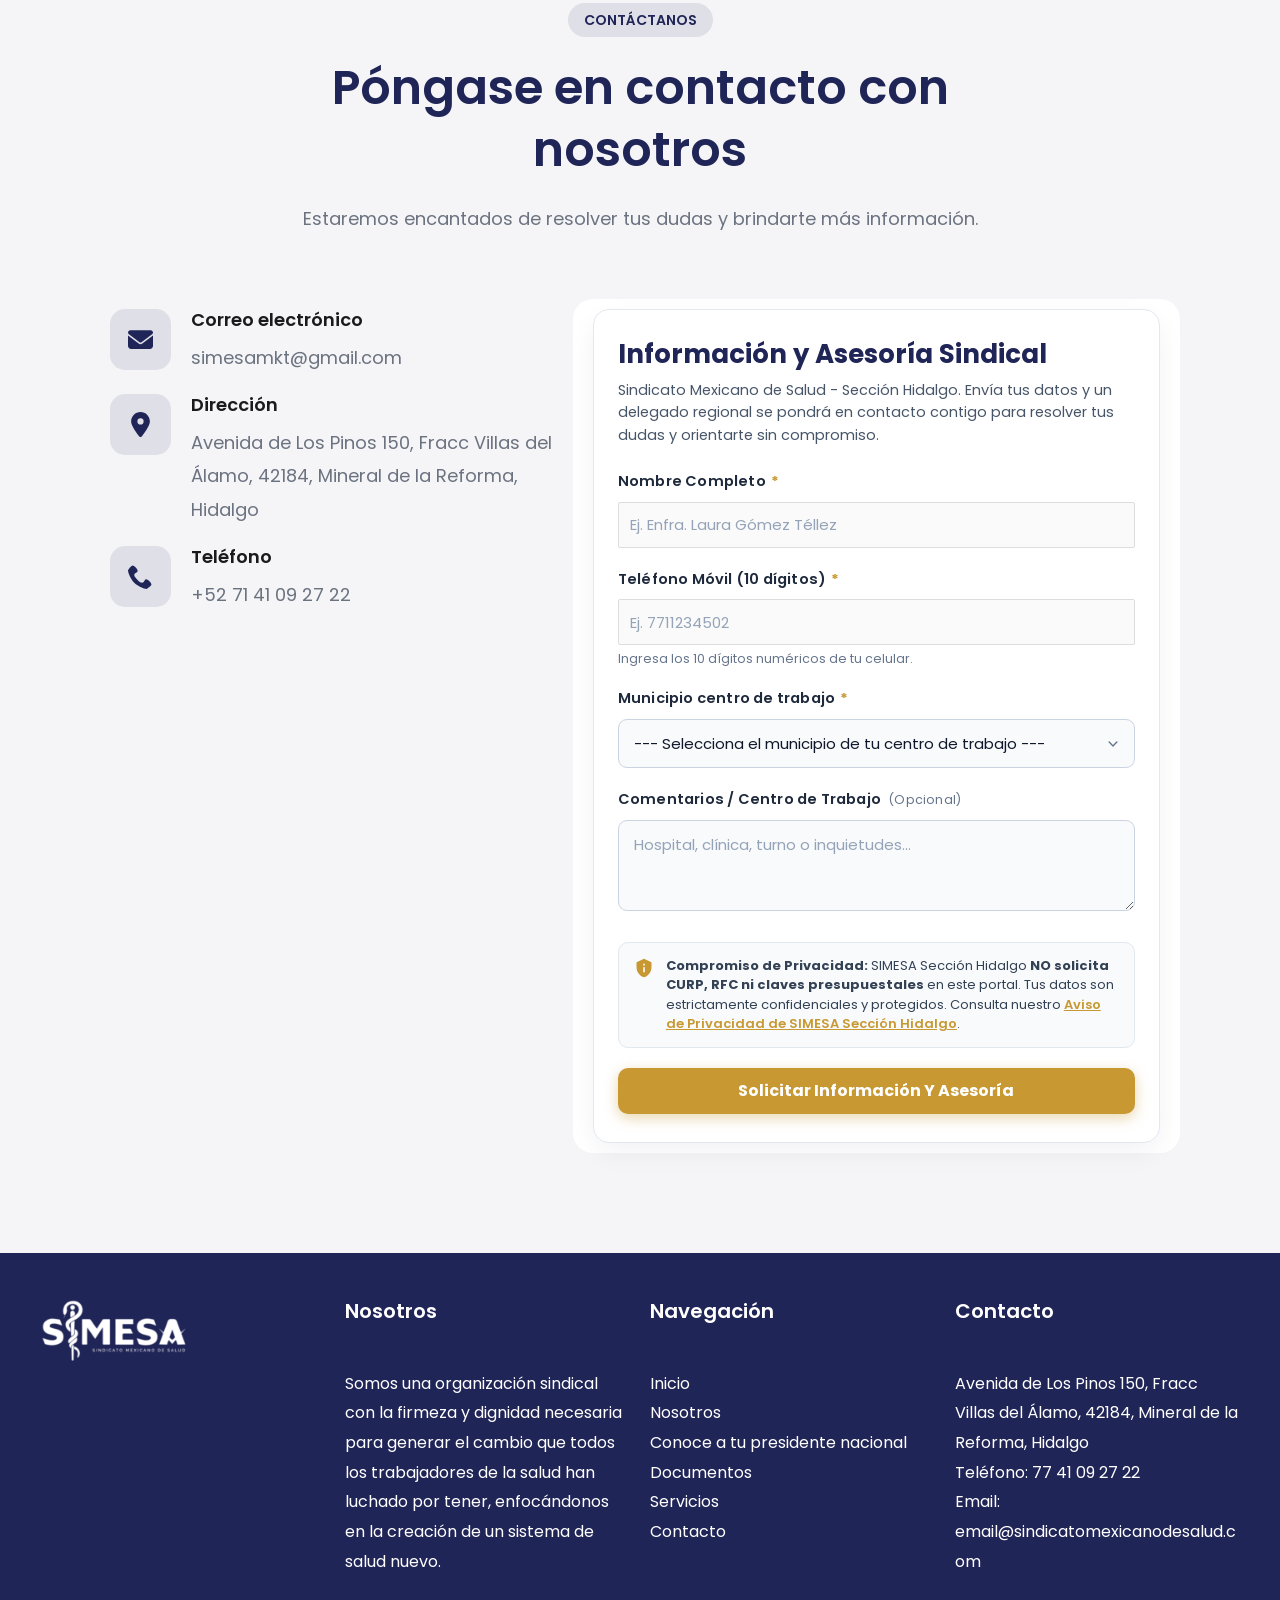
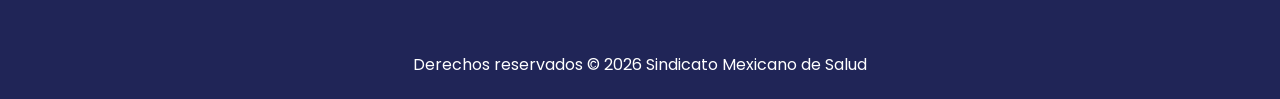
==== commit 31d730a8: "correccion de correo y telefono" ====
--- a/index.html
+++ b/index.html
@@ -2568,7 +2568,7 @@
           showAlert('warning', ['Has excedido el límite temporal de intentos. Por favor espera unos minutos antes de volver a intentar.']);
         } else {
           // Otro error de servidor
-          const genericMsg = data && data.message ? data.message : 'Ocurrió un error en el servidor (' + response.status + '). Por favor intenta de nuevo más tarde o comunícate al 77 17 71 77 17.';
+          const genericMsg = data && data.message ? data.message : 'Ocurrió un error en el servidor (' + response.status + '). Por favor intenta de nuevo más tarde o comunícate al 77 41 09 27 22.';
           showAlert('error', [genericMsg]);
         }
       } catch (networkError) {
@@ -2648,7 +2648,7 @@
 </section>
 
 <section id="block-20" class="widget widget_block widget_text">
-<p class="wp-block-paragraph" style="margin-top:0;margin-bottom:0">Avenida de Los Pinos 150, Fracc Villas del Álamo, 42184, Mineral de la Reforma, Hidalgo<br>Teléfono: <a href="tel:7717717717">77 17 71 77 17</a> <br>Email: <a href="/cdn-cgi/l/email-protection#c0a5ada1a9ac80b3a9aea4a9a3a1b4afada5b8a9a3a1aeafa4a5b3a1acb5a4eea3afad"><span class="__cf_email__" data-cfemail="a4c1c9c5cdc8e4d7cdcac0cdc7c5d0cbc9c1dccdc7c5cacbc0c1d7c5c8d1c08ac7cbc9">contacto@simesahidalgo.org.mx</span></a></p>
+<p class="wp-block-paragraph" style="margin-top:0;margin-bottom:0">Avenida de Los Pinos 150, Fracc Villas del Álamo, 42184, Mineral de la Reforma, Hidalgo<br>Teléfono: <a href="tel:7741092722">77 41 09 27 22</a> <br>Email: <a href="/cdn-cgi/l/email-protection#c0a5ada1a9ac80b3a9aea4a9a3a1b4afada5b8a9a3a1aeafa4a5b3a1acb5a4eea3afad"><span class="__cf_email__" data-cfemail="a4c1c9c5cdc8e4d7cdcac0cdc7c5d0cbc9c1dccdc7c5cacbc0c1d7c5c8d1c08ac7cbc9">simesa.hgo@gmail.com</span></a></p>
 </section>		</aside>
 						</div>
 										</div>
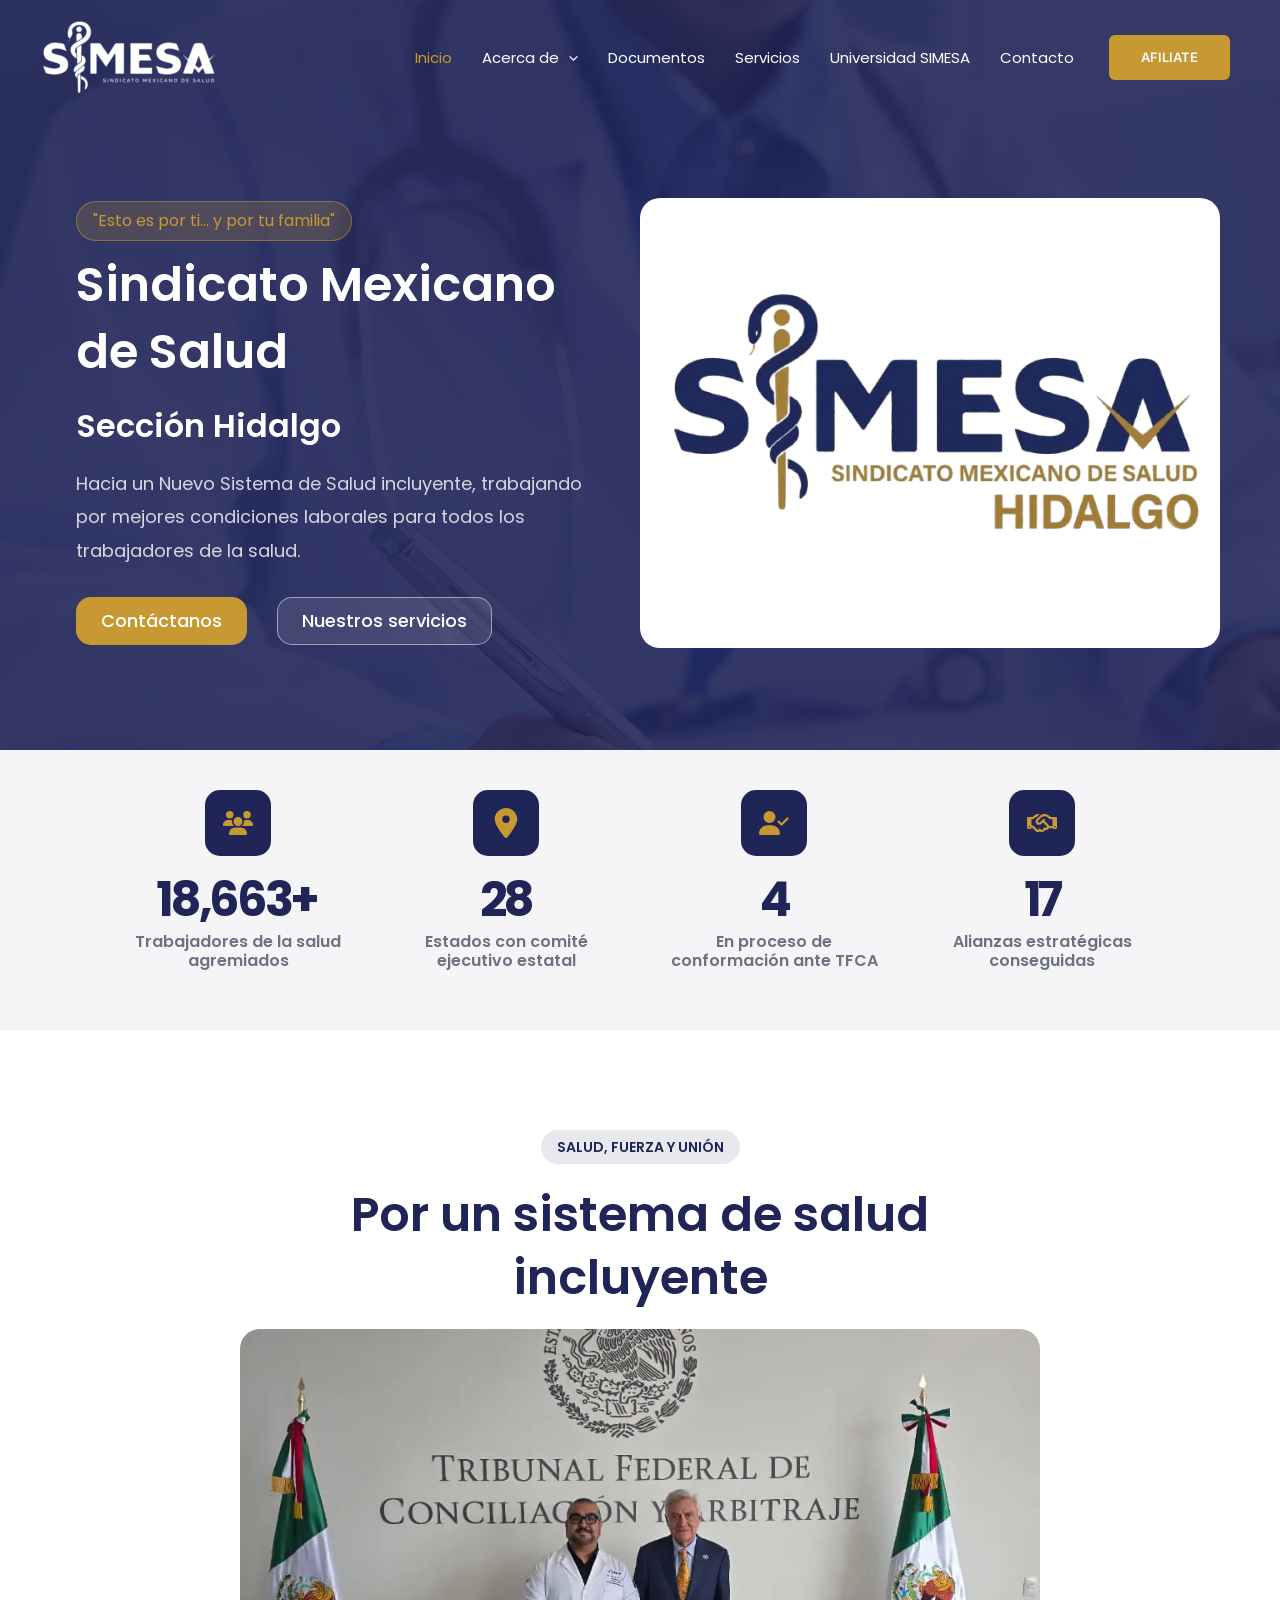
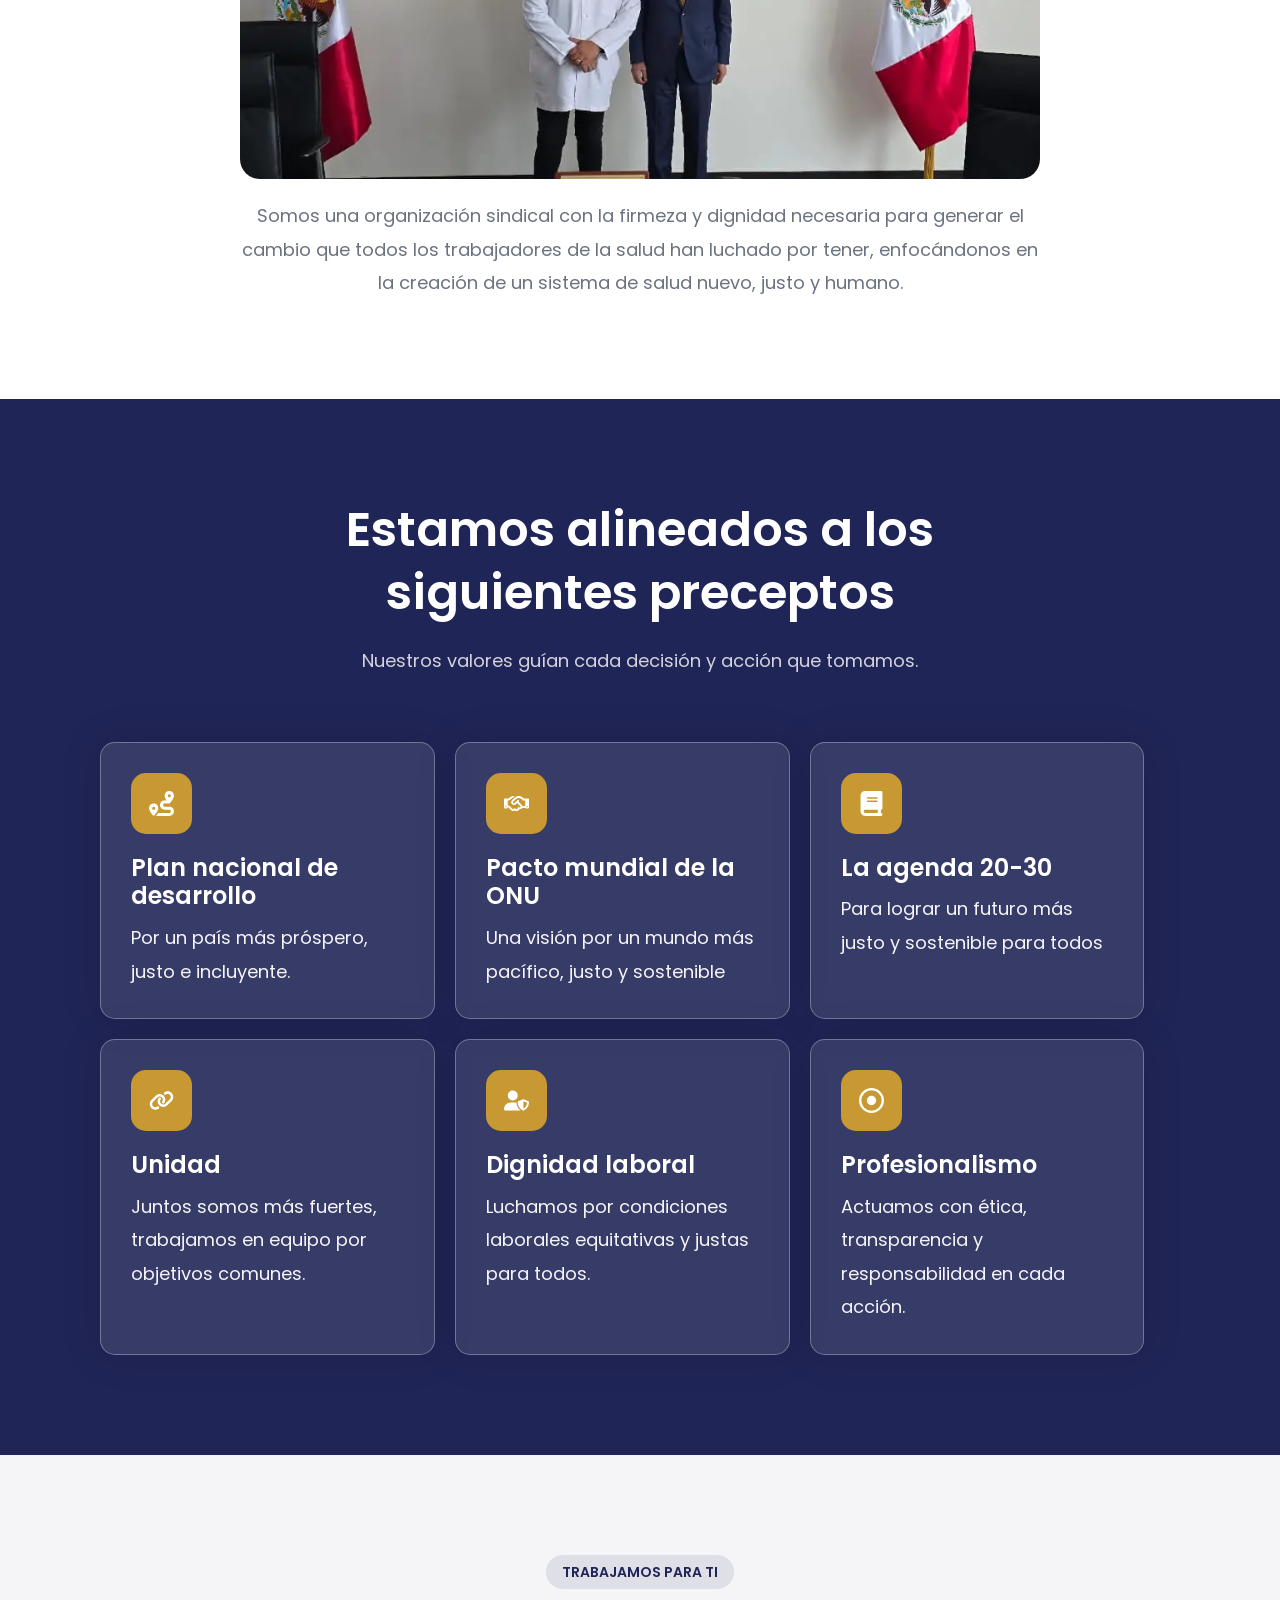
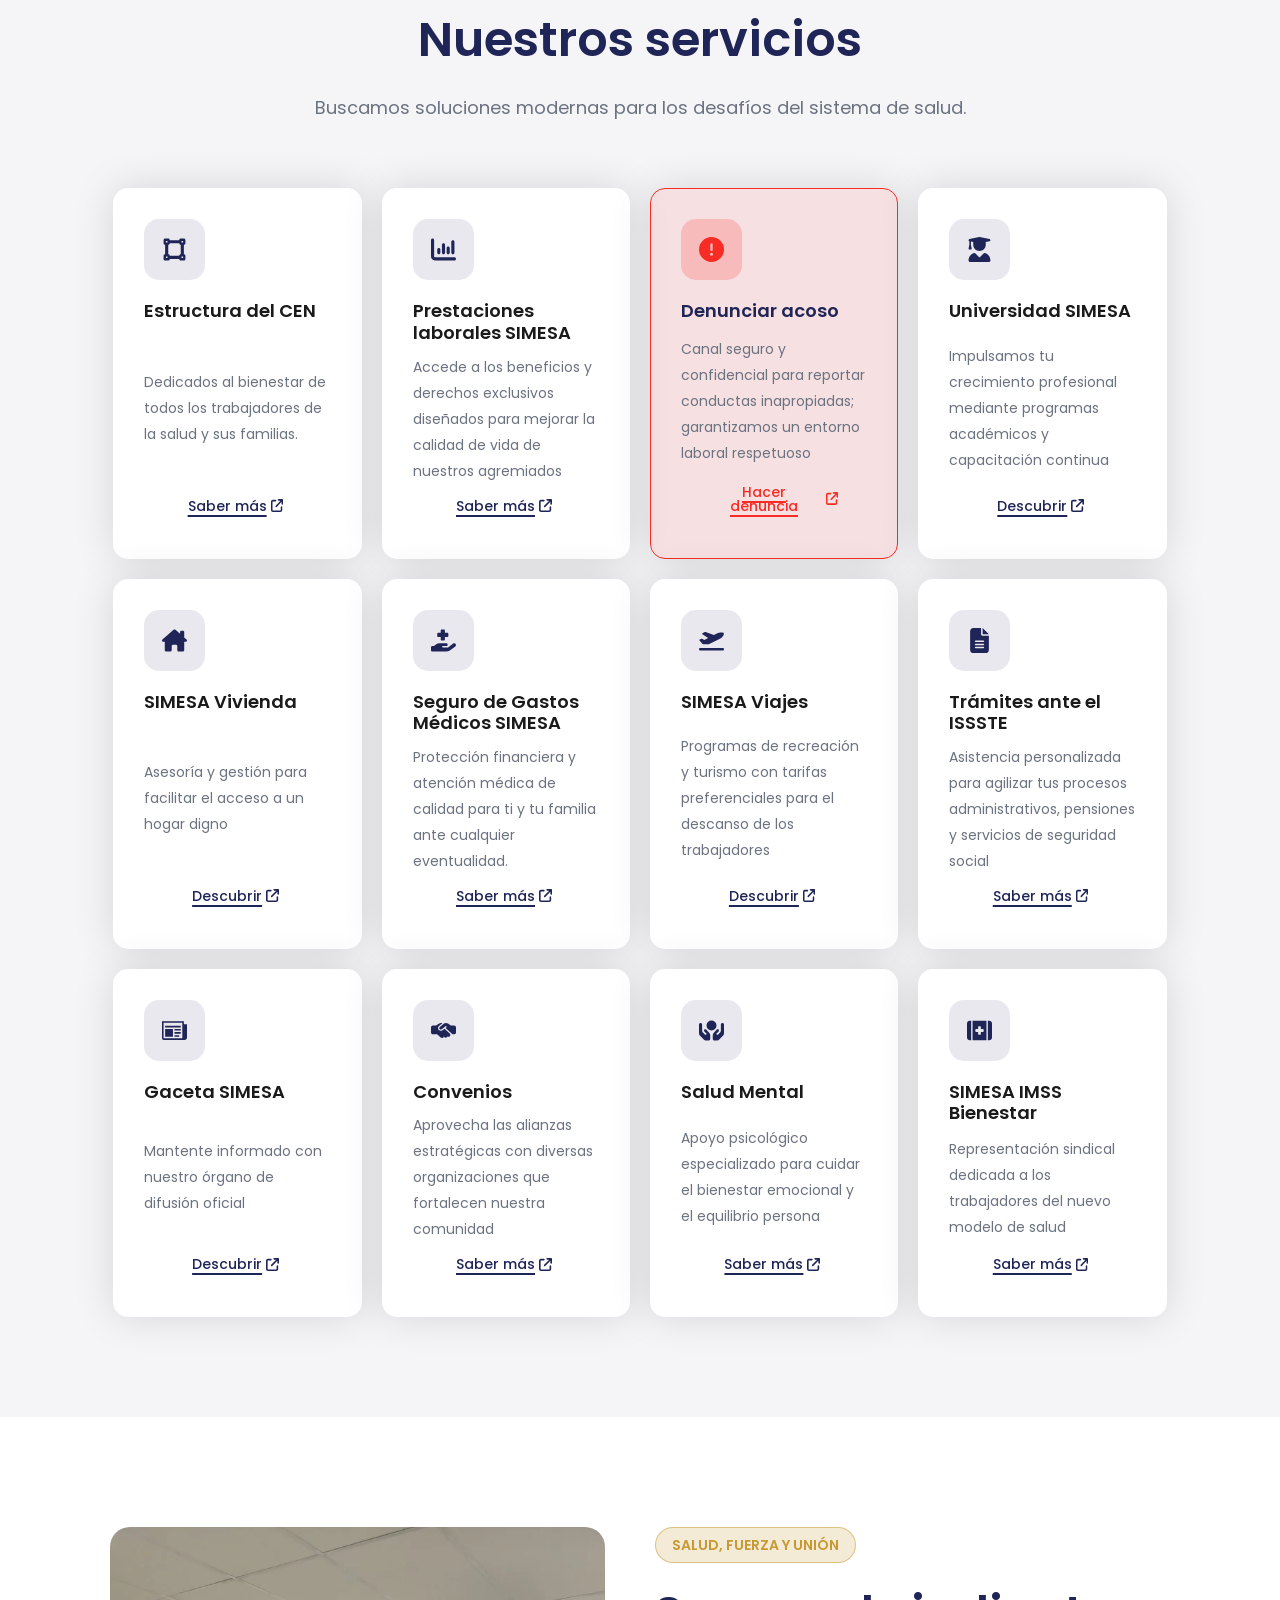
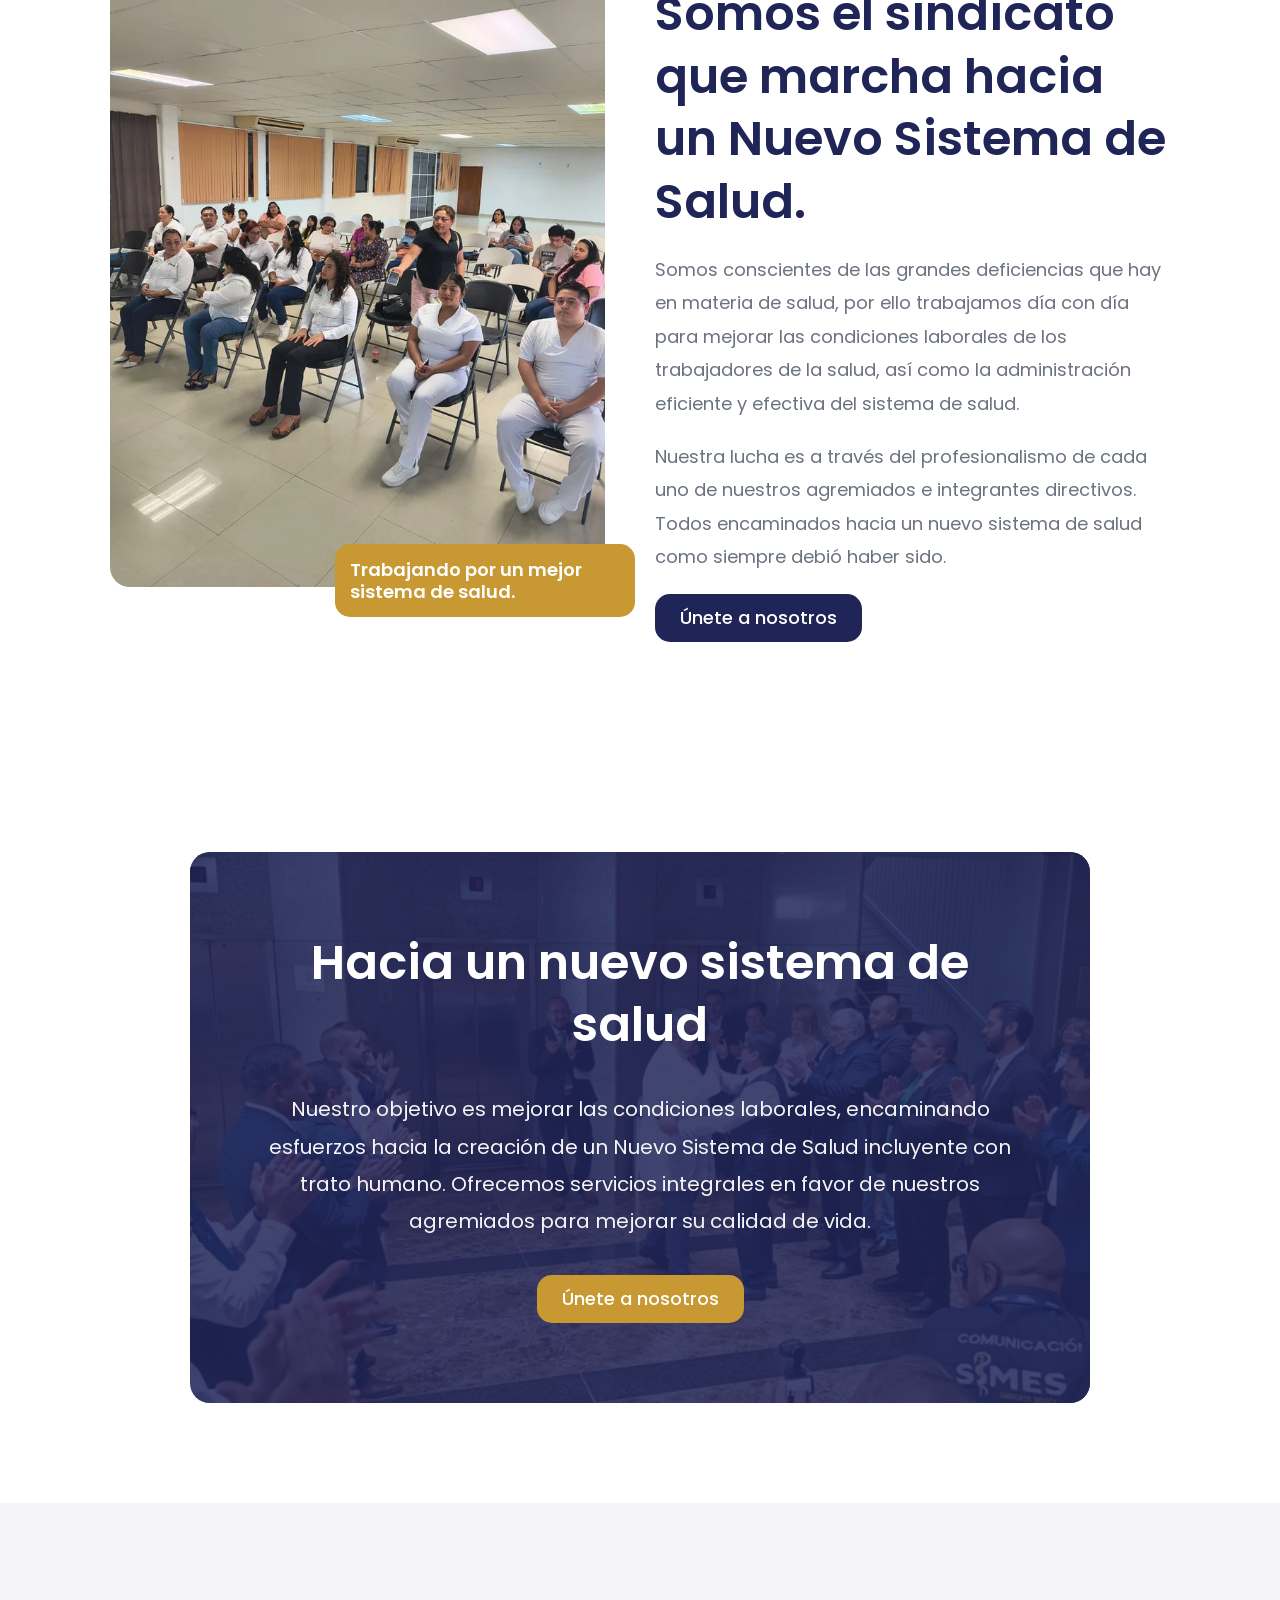
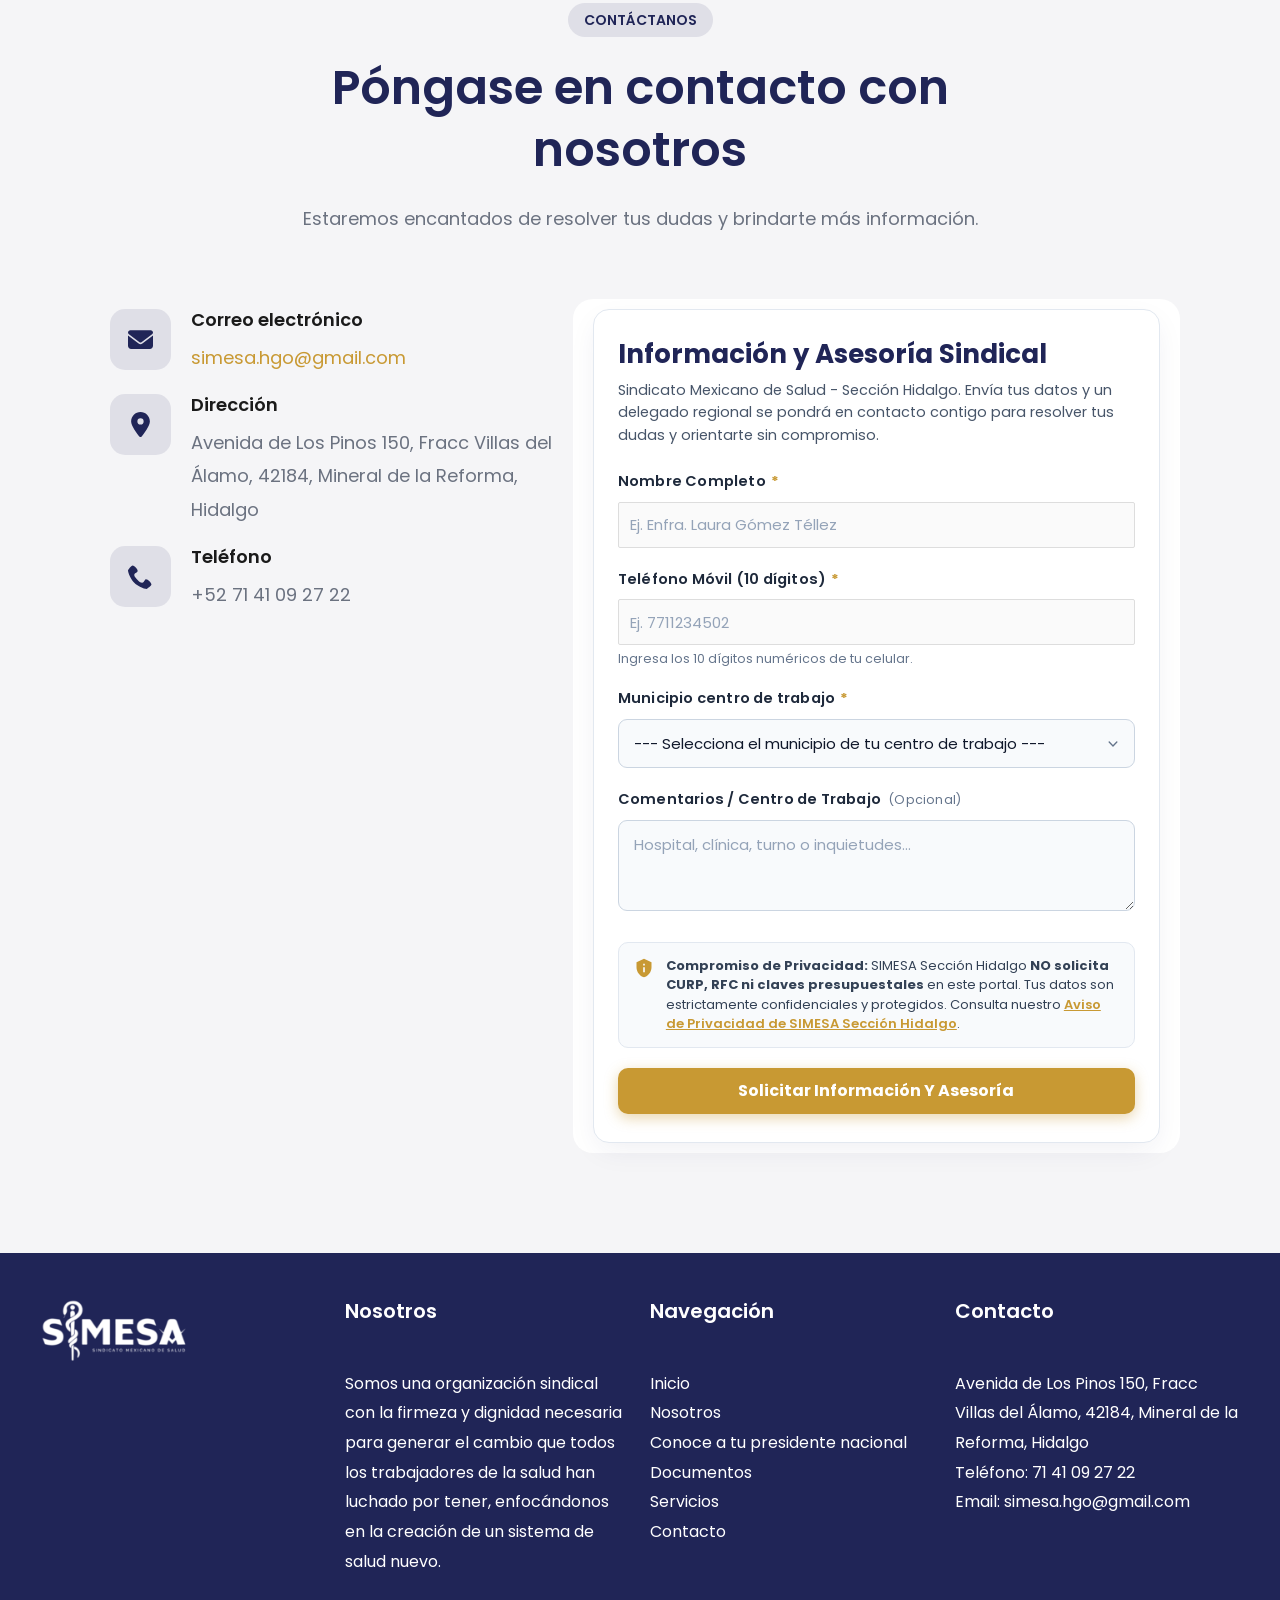
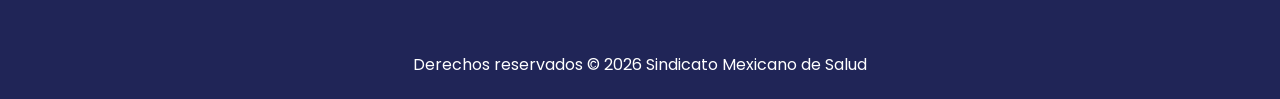
==== commit 9e802222: "fix(contact): remove cloudflare email obfuscation tags overriding email addresses" ====
--- a/index.html
+++ b/index.html
@@ -1608,7 +1608,7 @@
             </div>
 <div class="ee-iconbox-content">
       <h4 class="ee-iconbox-title bde-h3" >Correo electrónico</h4>
-        <div class="ee-iconbox-text" ><a href="/cdn-cgi/l/email-protection" class="__cf_email__" data-cfemail="acdfc5c1c9dfcdc1c7d8eccbc1cdc5c082cfc3c1">simesa.hgo@gmail.com</a></div>
+        <div class="ee-iconbox-text" ><a href="mailto:simesa.hgo@gmail.com">simesa.hgo@gmail.com</a></div>
     </div>
 </div><div class="bde-icon-box-51-294 bde-icon-box">
             <div class="ee-iconbox-icon breakdance-icon-atom" >
@@ -2568,7 +2568,7 @@
           showAlert('warning', ['Has excedido el límite temporal de intentos. Por favor espera unos minutos antes de volver a intentar.']);
         } else {
           // Otro error de servidor
-          const genericMsg = data && data.message ? data.message : 'Ocurrió un error en el servidor (' + response.status + '). Por favor intenta de nuevo más tarde o comunícate al 77 41 09 27 22.';
+          const genericMsg = data && data.message ? data.message : 'Ocurrió un error en el servidor (' + response.status + '). Por favor intenta de nuevo más tarde o comunícate al 71 41 09 27 22.';
           showAlert('error', [genericMsg]);
         }
       } catch (networkError) {
@@ -2648,7 +2648,7 @@
 </section>
 
 <section id="block-20" class="widget widget_block widget_text">
-<p class="wp-block-paragraph" style="margin-top:0;margin-bottom:0">Avenida de Los Pinos 150, Fracc Villas del Álamo, 42184, Mineral de la Reforma, Hidalgo<br>Teléfono: <a href="tel:7741092722">77 41 09 27 22</a> <br>Email: <a href="/cdn-cgi/l/email-protection#c0a5ada1a9ac80b3a9aea4a9a3a1b4afada5b8a9a3a1aeafa4a5b3a1acb5a4eea3afad"><span class="__cf_email__" data-cfemail="a4c1c9c5cdc8e4d7cdcac0cdc7c5d0cbc9c1dccdc7c5cacbc0c1d7c5c8d1c08ac7cbc9">simesa.hgo@gmail.com</span></a></p>
+<p class="wp-block-paragraph" style="margin-top:0;margin-bottom:0">Avenida de Los Pinos 150, Fracc Villas del Álamo, 42184, Mineral de la Reforma, Hidalgo<br>Teléfono: <a href="tel:7141092722">71 41 09 27 22</a> <br>Email: <a href="mailto:simesa.hgo@gmail.com">simesa.hgo@gmail.com</a></p>
 </section>		</aside>
 						</div>
 										</div>
